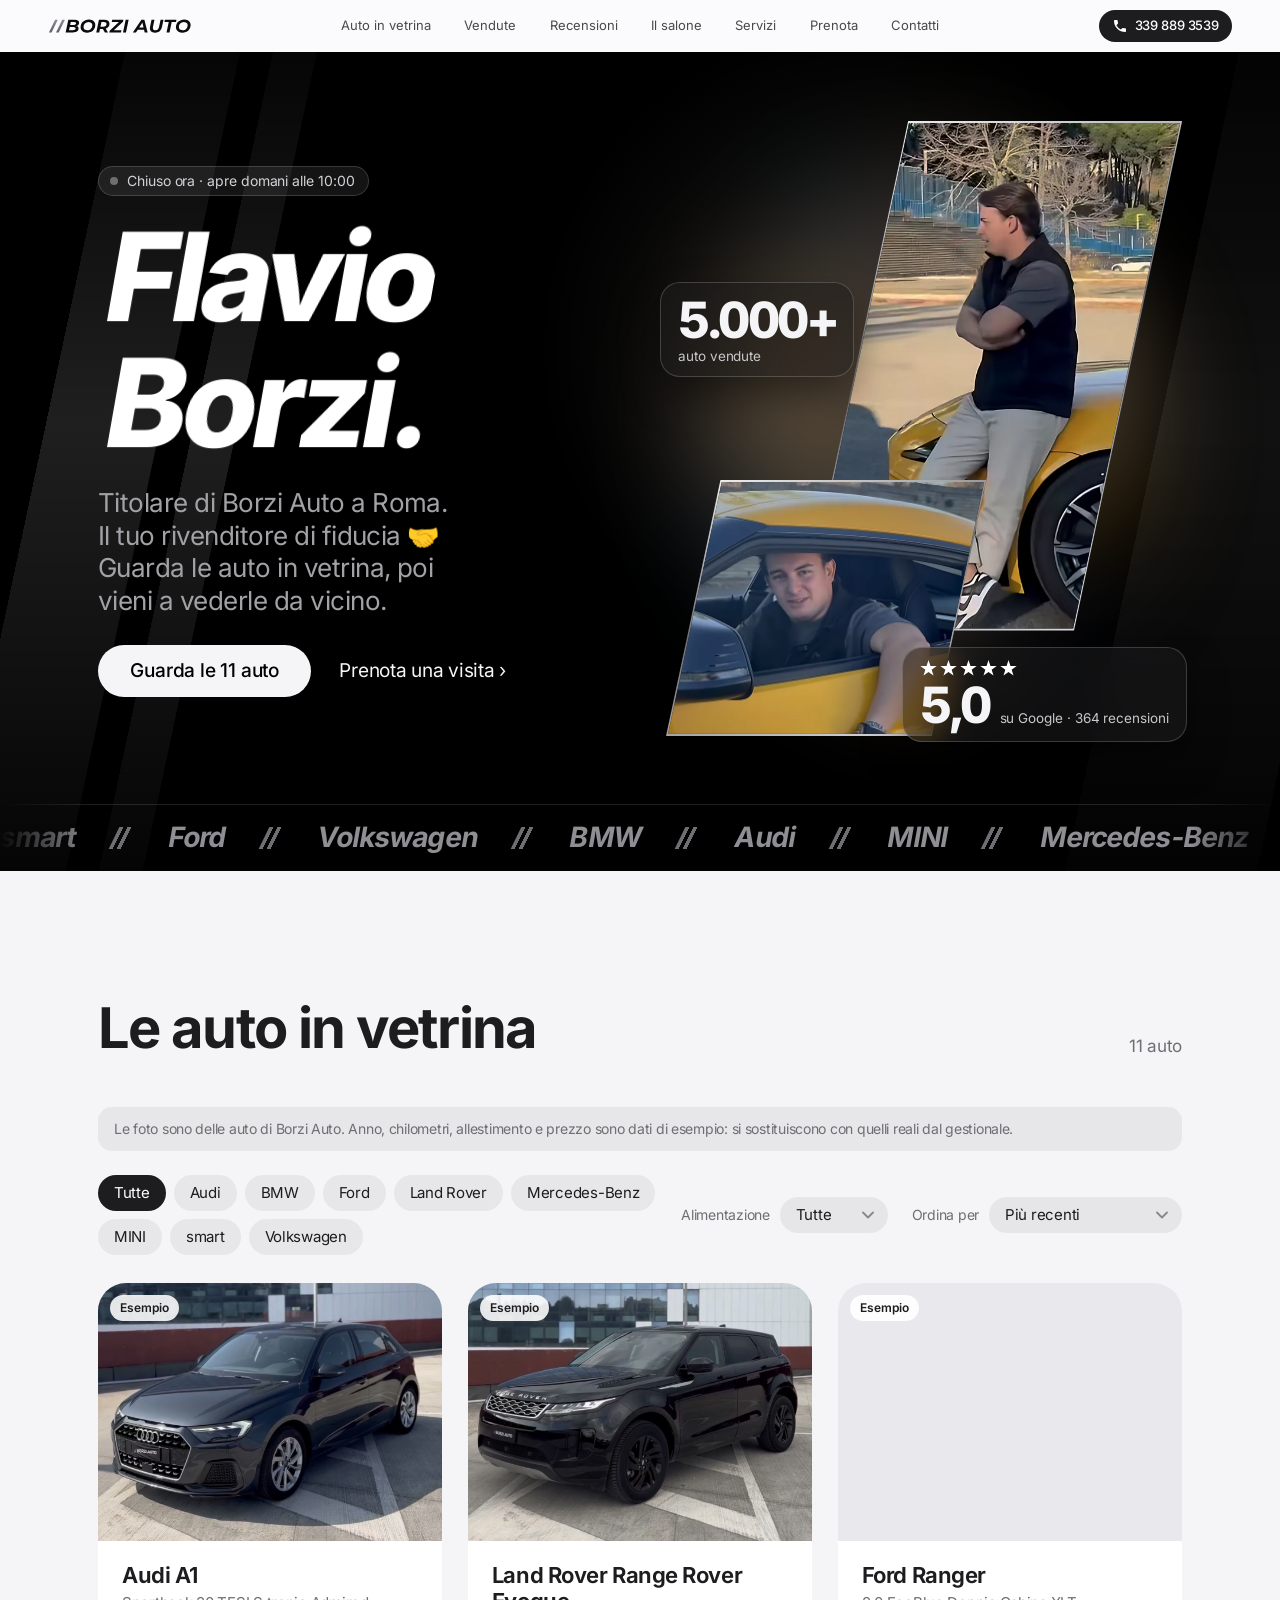
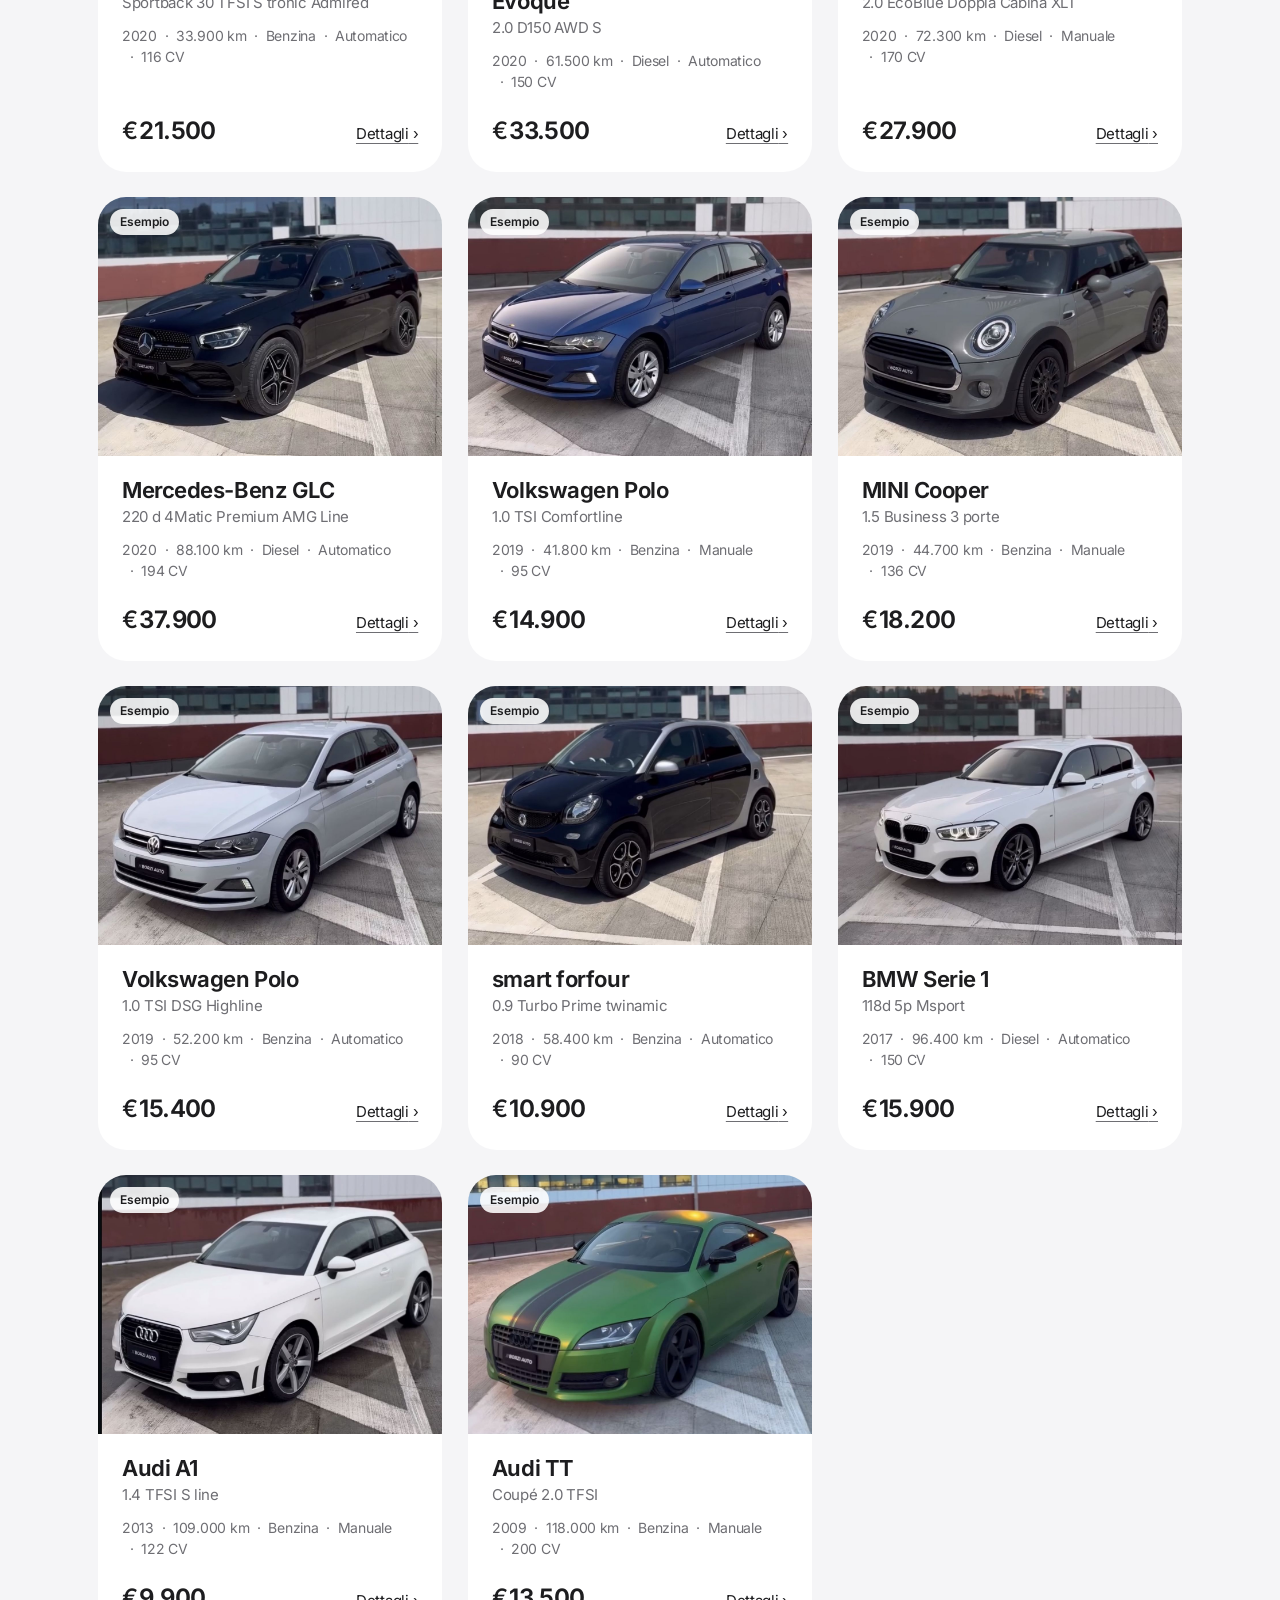
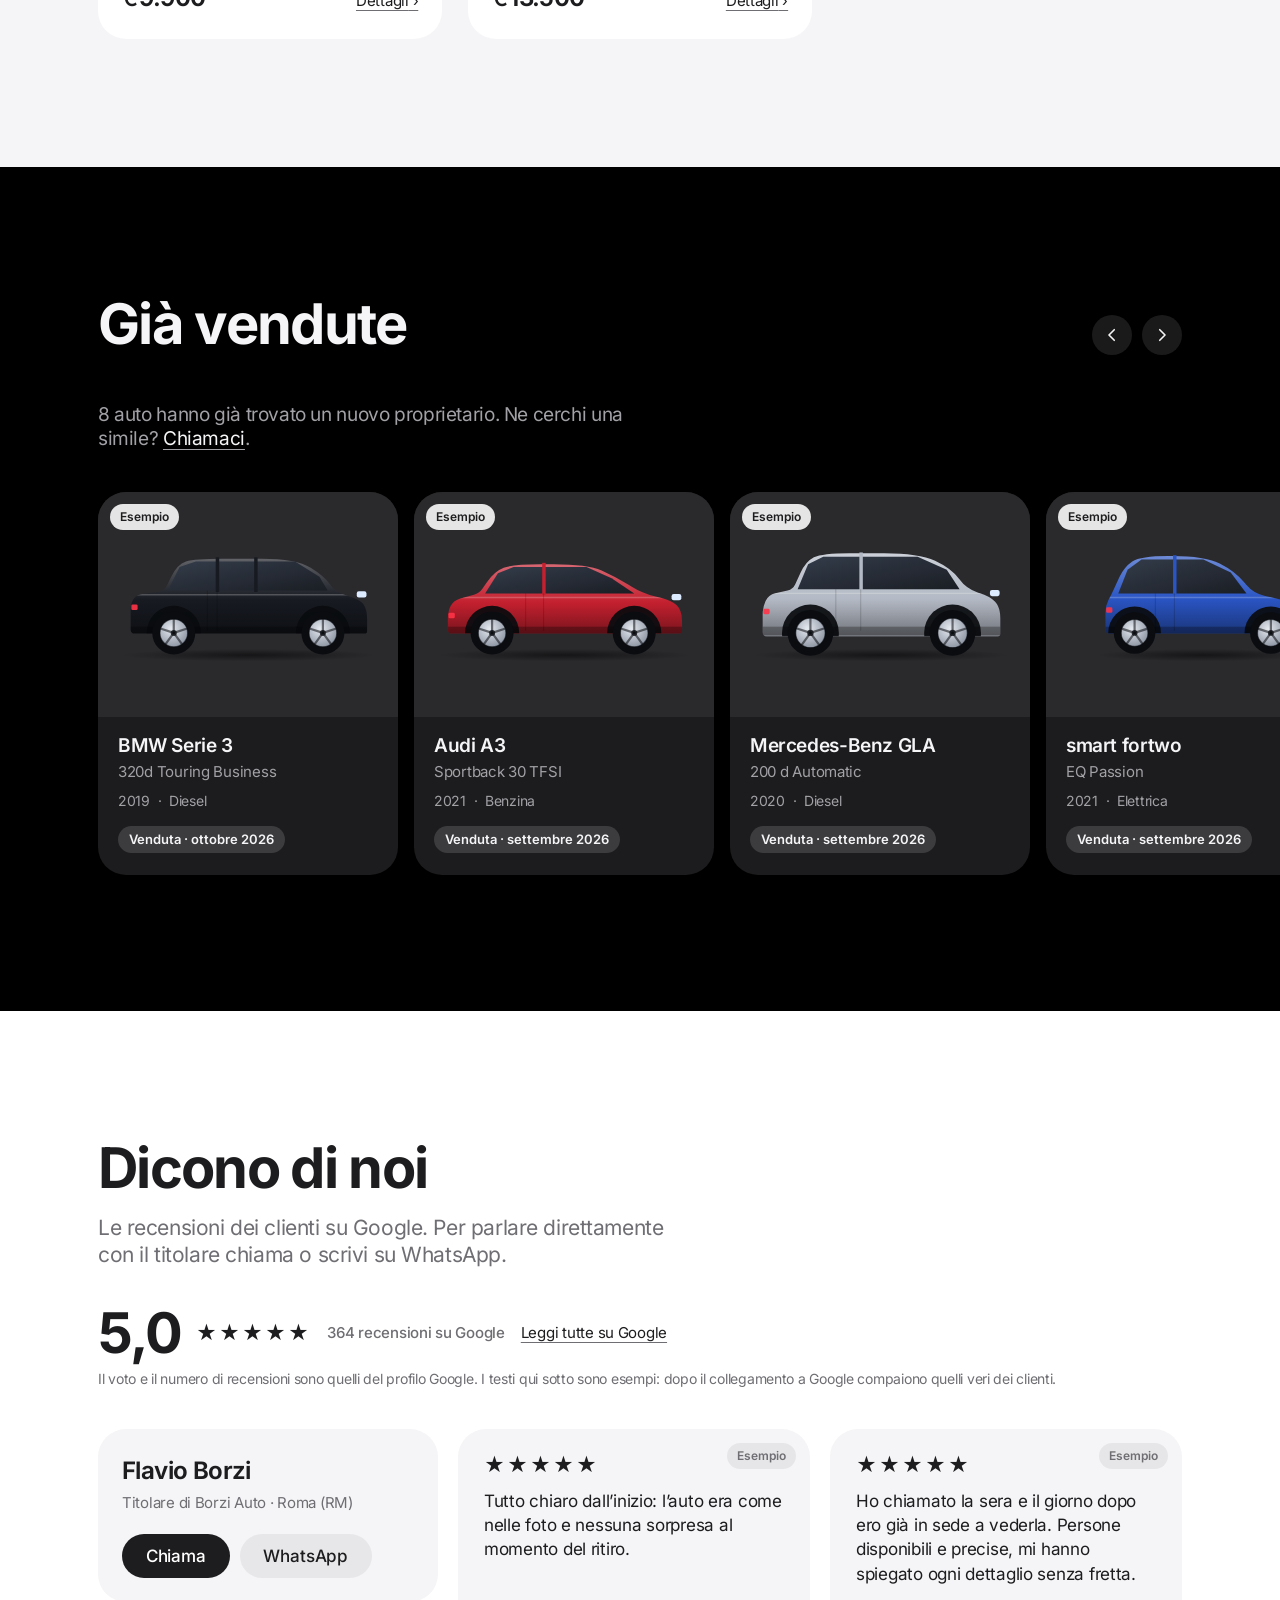
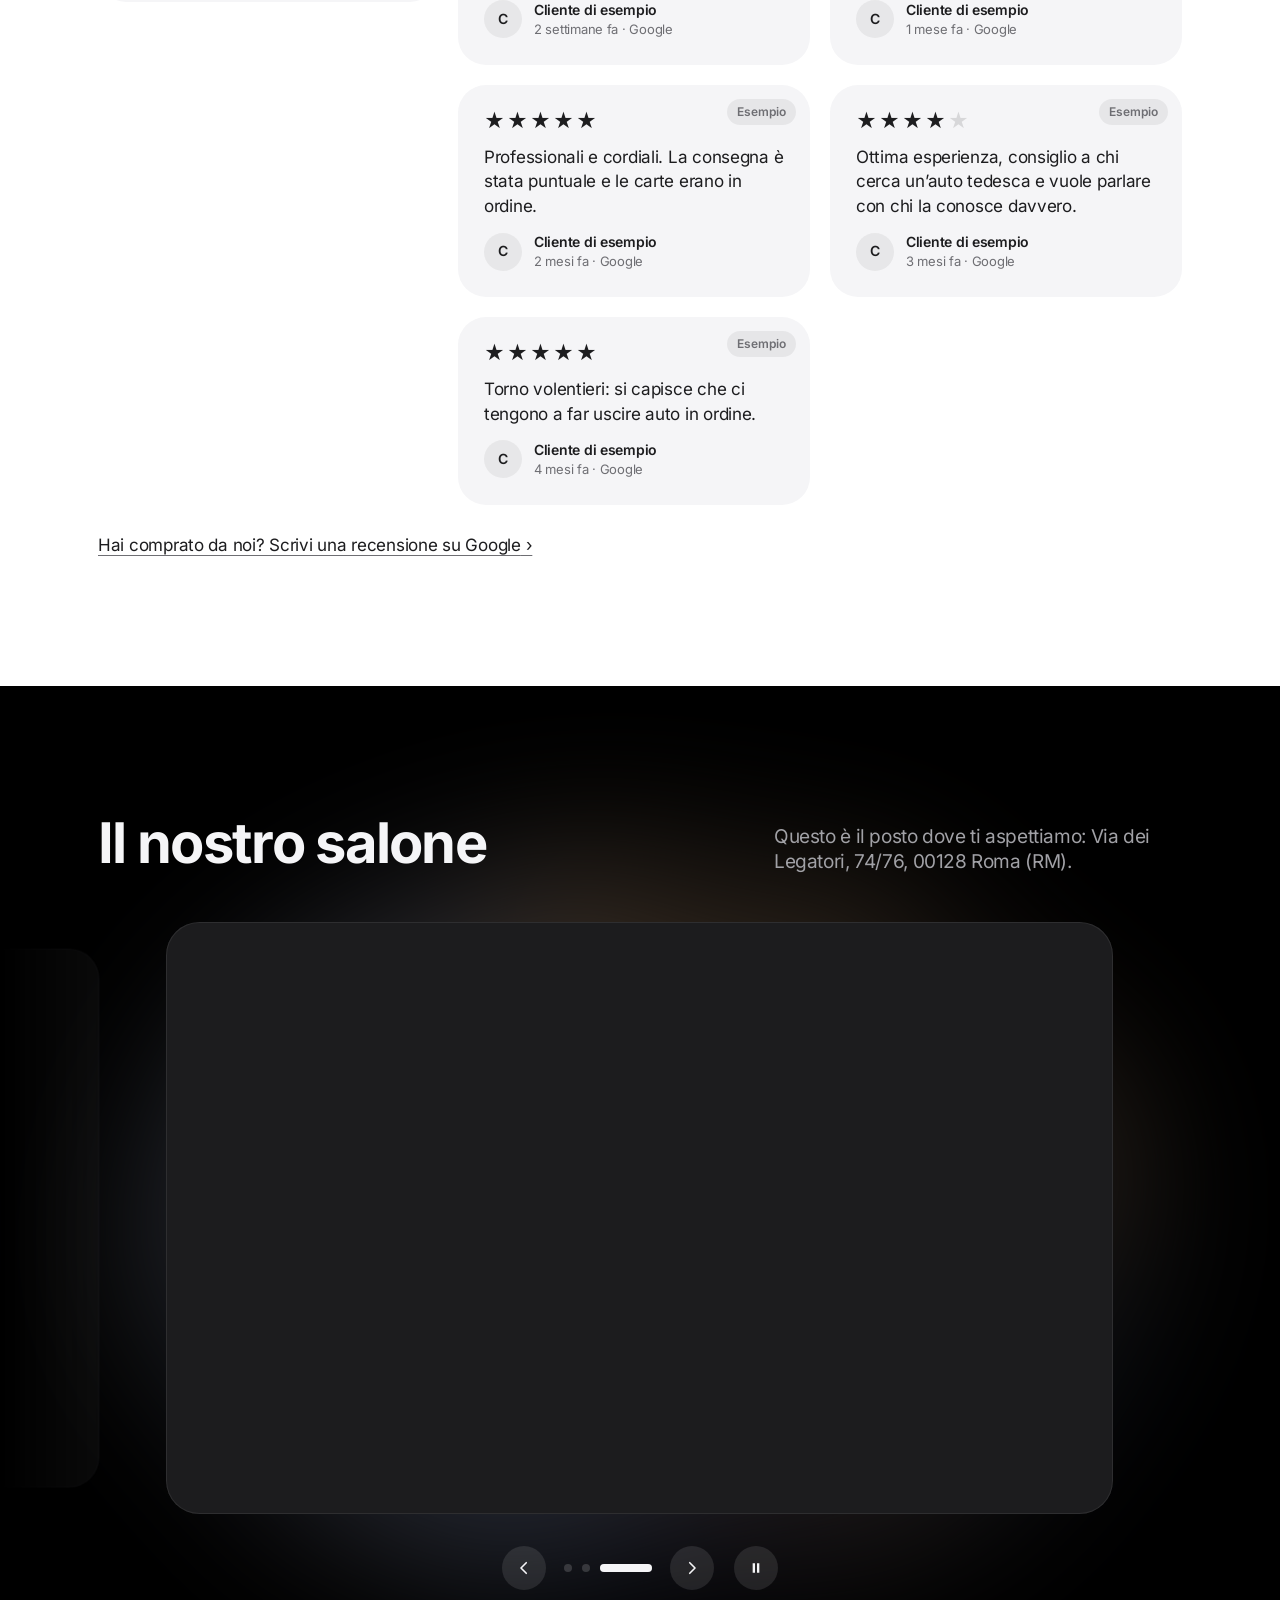
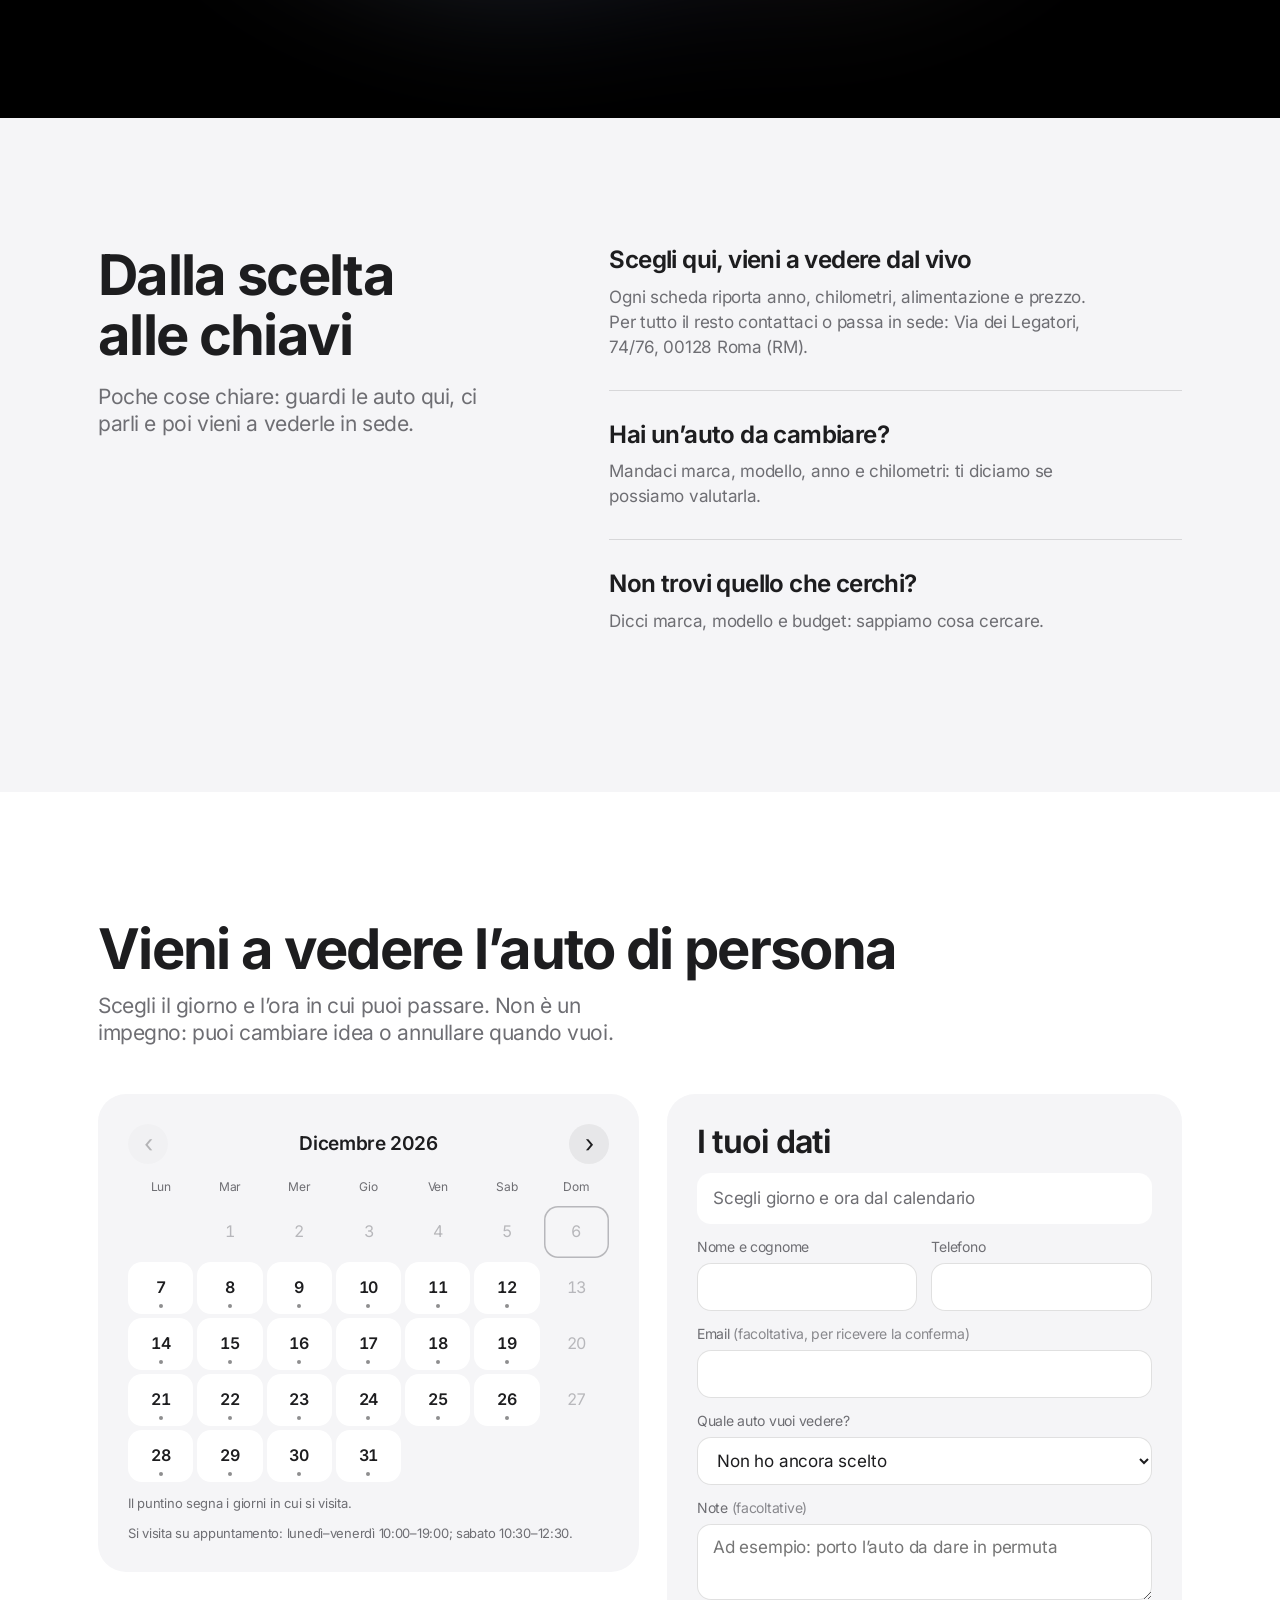
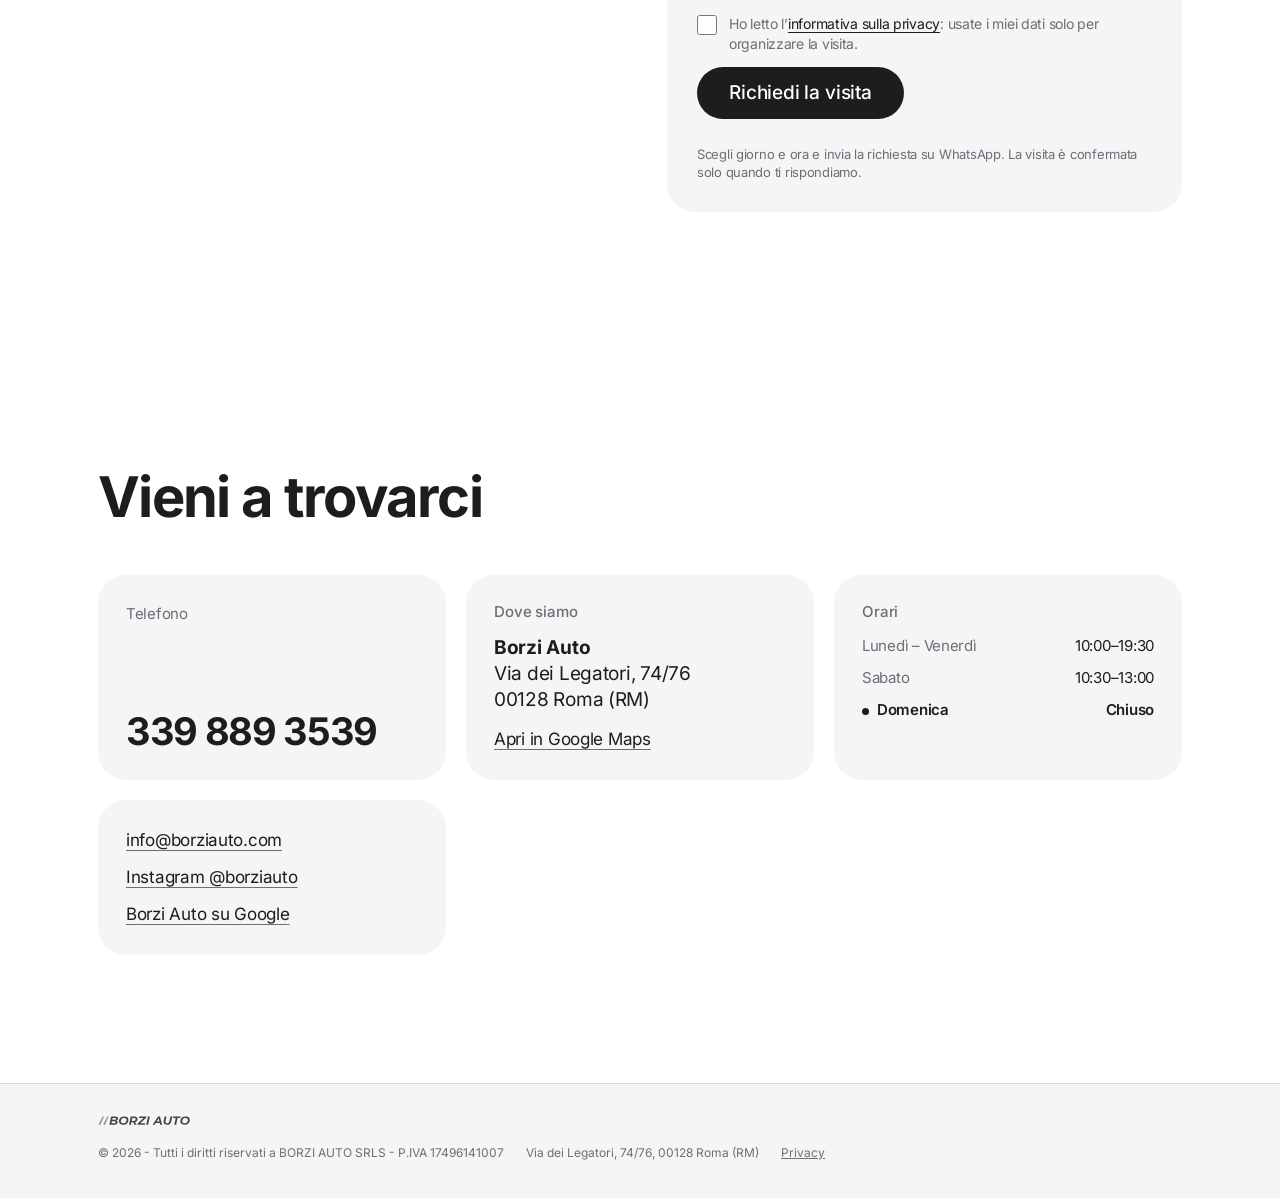
==== public/index.html @ 88906026 "Home: aggiunta in descrizione 'il tuo rivenditore di fiducia 🤝' (testo hero, meta e og:description) " ====
<!doctype html>
<html lang="it">
<head>
<meta charset="utf-8">
<meta name="viewport" content="width=device-width, initial-scale=1, viewport-fit=cover">
<title>Borzi Auto · Auto usate a Roma</title>
<meta name="description" content="Borzi Auto, il tuo rivenditore di fiducia 🤝 Auto usate a Roma (Selcetta, Via dei Legatori 74/76). Guarda le auto in vetrina con anno, chilometri, alimentazione e prezzo, prenota una visita e vieni a vederle da vicino. Tel. 339 889 3539.">
<meta name="color-scheme" content="light dark">
<meta name="theme-color" content="#fbfbfd" media="(prefers-color-scheme: light)">
<meta name="theme-color" content="#000000" media="(prefers-color-scheme: dark)">
<link rel="icon" href="favicon.svg" type="image/svg+xml">
<link rel="icon" href="favicon-192.png" sizes="192x192" type="image/png">
<link rel="apple-touch-icon" href="apple-touch-icon.png">
<link rel="manifest" href="site.webmanifest">
<meta property="og:type" content="website">
<meta property="og:locale" content="it_IT">
<meta property="og:site_name" content="Borzi Auto">
<meta property="og:title" content="Borzi Auto · Auto usate a Roma">
<meta property="og:description" content="Borzi Auto, il tuo rivenditore di fiducia 🤝 Le auto usate a Roma: guarda le auto in vetrina e passa a trovarci.">
<link rel="preload" href="fonts/inter-var.woff" as="font" type="font/woff" crossorigin>
<link rel="stylesheet" href="style.css">
<!-- I dati dell'azienda (telefono, indirizzo, orari, P.IVA, link) si scrivono in un solo punto: CONFIG in js/sito.js.
     Quello che resta vuoto non compare sul sito. Anche i dati per Google (schema.org) nascono da lì. -->
</head>
<body>
<a class="skip" href="#auto">Vai alle auto</a>

<header class="top" id="top">
  <a class="brand" href="#top" aria-label="Borzi Auto, inizio pagina">
    <picture><source srcset="img/borzi-bianco.svg" media="(prefers-color-scheme: dark)"><img src="img/borzi-nero.svg" alt="Borzi Auto" width="143" height="14"></picture>
  </a>
  <nav class="nav" aria-label="Principale">
    <a href="#auto">Auto in vetrina</a>
    <a href="#vendute">Vendute</a>
    <a href="#titolare">Recensioni</a>
    <a href="#salone">Il salone</a>
    <a href="#servizi">Servizi</a>
    <a href="#prenota" data-modulo="visite" hidden>Prenota</a>
    <a href="#contatti">Contatti</a>
  </nav>
  <a class="btn btn-primary btn-call" data-se="tel" data-h="tel" href="#contatti" hidden><svg viewBox="0 0 24 24" width="16" height="16" aria-hidden="true"><path fill="currentColor" d="M6.6 10.8a15.2 15.2 0 0 0 6.6 6.6l2.2-2.2a1 1 0 0 1 1-.25 11.4 11.4 0 0 0 3.6.57 1 1 0 0 1 1 1V20a1 1 0 0 1-1 1A17 17 0 0 1 3 4a1 1 0 0 1 1-1h3.5a1 1 0 0 1 1 1c0 1.25.2 2.45.57 3.57a1 1 0 0 1-.25 1z"/></svg><span class="call-num" data-t="tel"></span><span class="call-lbl">Chiama</span></a>
  <details class="menu">
    <summary aria-label="Apri il menu"><span></span><span></span></summary>
    <nav aria-label="Menu mobile">
      <a href="#auto">Auto in vetrina</a>
      <a href="#vendute">Vendute</a>
      <a href="#titolare">Recensioni</a>
      <a href="#salone">Il salone</a>
      <a href="#servizi">Servizi</a>
      <a href="#prenota" data-modulo="visite" hidden>Prenota una visita</a>
      <a href="#contatti">Contatti</a>
    </nav>
  </details>
</header>

<main>
<section class="hero dark" id="hero" aria-labelledby="titolo">
  <div class="hero-bg" aria-hidden="true">
    <i class="hb-s hb-s1"></i><i class="hb-s hb-s2"></i><i class="hb-s hb-s3"></i><i class="hb-flare"></i>
    <span class="hb-spot"></span>
  </div>
  <div class="hero-grid wrap">
    <div class="hero-copy">
      <p class="hero-open" id="hero-open" hidden><i aria-hidden="true"></i><span></span></p>
      <h1 id="titolo"><span class="hl"><span id="h-n1">Flavio</span></span> <span class="hl"><span id="h-n2">Borzi.</span></span></h1>
      <p class="lead"><span id="h-ruolo">Titolare</span> di <span data-t="nome">Borzi Auto</span><span data-se="citta" hidden> a <span data-t="citta"></span></span>. Il&nbsp;tuo rivenditore di&nbsp;fiducia&nbsp;<span aria-hidden="true">🤝</span> Guarda le auto in vetrina, poi vieni a vederle da vicino.</p>
      <p class="cta">
        <a class="btn btn-primary btn-lg" id="hero-cta" href="#auto">Guarda le auto</a>
        <a class="link-arrow" id="hero-pren" data-modulo="visite" href="#prenota" hidden>Prenota una visita</a>
        <a class="link-arrow" id="hero-tel" data-se="tel" data-h="tel" href="#contatti" hidden>Chiamaci</a>
      </p>
    </div>

    <div class="hero-stage" id="stage">
      <div class="st-glow" aria-hidden="true"></div>
      <figure class="fr fr-a">
        <div class="fr-in"><picture>
          <source type="image/webp" srcset="img/flavio/flavio-1-640.webp 640w, img/flavio/flavio-1-1100.webp 1100w" sizes="(max-width:719px) 74vw, 400px">
          <img id="ph-a" src="img/flavio/flavio-1-1100.jpg" srcset="img/flavio/flavio-1-640.jpg 640w, img/flavio/flavio-1-1100.jpg 1100w" sizes="(max-width:719px) 74vw, 400px" width="1100" height="1470" alt="Flavio Borzi, titolare di Borzi Auto, appoggiato a un’auto sportiva gialla" fetchpriority="high" decoding="async">
        </picture><i class="glint" aria-hidden="true"></i></div>
      </figure>
      <figure class="fr fr-b">
        <div class="fr-in"><picture>
          <source type="image/webp" srcset="img/flavio/flavio-2-640.webp 640w, img/flavio/flavio-2-1100.webp 1100w" sizes="(max-width:719px) 62vw, 340px">
          <img id="ph-b" src="img/flavio/flavio-2-1100.jpg" srcset="img/flavio/flavio-2-640.jpg 640w, img/flavio/flavio-2-1100.jpg 1100w" sizes="(max-width:719px) 62vw, 340px" width="1100" height="880" alt="Flavio Borzi sorride dal finestrino di un’auto sportiva gialla" decoding="async">
        </picture><i class="glint" aria-hidden="true"></i></div>
      </figure>
      <div class="hchip hchip-sold" id="chip-sold" role="img" aria-label="Più di 5.000 auto vendute">
        <span class="hchip-n"><span id="n-vendute" data-to="5000">5.000</span>+</span>
        <span class="hchip-l">auto vendute</span>
      </div>
      <div class="hchip hchip-rate" id="chip-rate" role="img" aria-label="5 stelle su 5 su Google">
        <span class="hs" id="hs"><i></i><i></i><i></i><i></i><i></i></span>
        <span class="hchip-row"><span class="hchip-n" id="n-voto">5,0</span><span class="hchip-l" id="l-voto">su Google</span></span>
      </div>
    </div>
  </div>
  <div class="hero-mq" id="hero-mq" aria-hidden="true" hidden><div class="mq-track" id="mq-track"></div></div>
</section>

<section class="showroom" id="auto" aria-labelledby="t-auto">
  <div class="wrap">
    <div class="sec-head">
      <h2 id="t-auto">Le auto in vetrina</h2>
      <p class="count"><span id="conteggio" aria-live="polite"></span><a id="as24-top" href="#" target="_blank" rel="noopener" hidden>Vedi anche su AutoScout24</a></p>
    </div>
    <p class="demo-note" id="nota-demo" hidden>Le foto sono delle auto di Borzi Auto. Anno, chilometri, allestimento e prezzo sono dati di esempio: si sostituiscono con quelli reali dal gestionale.</p>

    <div class="filters" id="filtri" hidden>
      <div class="chips" id="chips" role="group" aria-label="Filtra per marca"></div>
      <label class="sel"><span>Alimentazione</span>
        <select id="f-alim"><option value="">Tutte</option></select></label>
      <label class="sel"><span>Ordina per</span>
        <select id="f-ord">
          <option value="recenti">Più recenti</option>
          <option value="prezzo-asc">Prezzo crescente</option>
          <option value="prezzo-desc">Prezzo decrescente</option>
          <option value="km-asc">Meno chilometri</option>
        </select></label>
    </div>

    <div class="grid" id="griglia"><p class="loading">Carico le auto…</p></div>
    <p class="empty" id="vuoto" hidden>Nessuna auto con questi filtri.<span data-se="tel" hidden> Chiamaci al <a data-h="tel" data-t="tel" href="#contatti"></a>: magari ne abbiamo una in arrivo.</span></p>
  </div>
</section>

<section class="sold dark" id="vendute" aria-labelledby="t-vendute">
  <div class="wrap">
    <div class="sec-head">
      <h2 id="t-vendute">Già vendute</h2>
      <div class="rail-nav" id="rail-nav" hidden>
        <button type="button" id="r-prev" aria-label="Auto precedenti"><svg viewBox="0 0 24 24" width="18" height="18" aria-hidden="true"><path fill="none" stroke="currentColor" stroke-width="2.2" stroke-linecap="round" stroke-linejoin="round" d="M15 5l-7 7 7 7"/></svg></button>
        <button type="button" id="r-next" aria-label="Auto successive"><svg viewBox="0 0 24 24" width="18" height="18" aria-hidden="true"><path fill="none" stroke="currentColor" stroke-width="2.2" stroke-linecap="round" stroke-linejoin="round" d="M9 5l7 7-7 7"/></svg></button>
      </div>
    </div>
    <p class="sold-lead" id="sold-lead">Auto che hanno già trovato un nuovo proprietario.</p>
  </div>
  <div class="rail" id="rail" tabindex="0" aria-label="Auto vendute"></div>
</section>

<section class="people no-foto" id="titolare" aria-labelledby="t-titolare">
  <div class="wrap">
    <header class="people-head">
      <h2 id="t-titolare">Dicono di noi</h2>
      <p id="t-titolare-p">Le recensioni dei clienti su Google.</p>
    </header>

    <div class="rate" id="rate" hidden>
      <span class="rate-n" id="rate-n"></span>
      <span class="stars" id="rate-stars" role="img"></span>
      <span class="rate-t"><b id="rate-tot"></b><a id="rate-all" href="#" target="_blank" rel="noopener" hidden>Leggi tutte su Google</a></span>
    </div>
    <p class="rate-demo" id="rate-demo" hidden>Il voto e il numero di recensioni sono quelli del profilo Google. I testi qui sotto sono esempi: dopo il collegamento a Google compaiono quelli veri dei clienti.</p>

    <div class="people-grid" id="people-grid">
      <figure class="owner" id="owner">
        <div class="duo" id="duo" hidden></div>
        <figcaption>
          <strong id="o-nome">Il titolare</strong>
          <span id="o-sub">Borzi Auto</span>
          <span class="o-cta">
            <a class="btn btn-primary" data-se="tel" data-h="tel" href="#contatti" hidden>Chiama</a>
            <a class="btn btn-soft" id="o-wa" data-se="whatsapp" href="#contatti" target="_blank" rel="noopener" hidden>WhatsApp</a>
          </span>
        </figcaption>
      </figure>
      <div class="rev-list" id="revs" role="list" aria-label="Recensioni dei clienti"></div>
    </div>
    <p class="rev-foot" id="rev-foot" hidden><a id="rev-write" href="#" target="_blank" rel="noopener">Hai comprato da noi? Scrivi una recensione su Google</a></p>
  </div>
</section>

<section class="salone dark" id="salone" aria-labelledby="t-salone">
  <div class="wrap">
    <div class="sec-head">
      <h2 id="t-salone">Il nostro salone</h2>
      <p class="salone-lead">Questo è il posto dove ti aspettiamo<span data-se="indirizzoCompleto" hidden>: <span data-t="indirizzoCompleto"></span></span>.</p>
    </div>
  </div>
  <div class="reel" id="reel" role="group" aria-roledescription="carosello" aria-label="Foto del salone di Borzi Auto" tabindex="0">
    <div class="salone-glow" aria-hidden="true"><i></i><i></i></div>
    <div class="reel-view">
      <figure class="reel-slide" role="group" aria-roledescription="diapositiva" aria-label="1 di 3"><div class="reel-ph"><picture>
        <source media="(max-width:700px)" srcset="img/salone/jimny-t.jpg" width="960" height="1200">
        <img src="img/salone/jimny-w.jpg" width="1320" height="825" alt="L’ingresso di Borzi Auto con un Suzuki Jimny esposto sotto l’insegna" decoding="async"></picture></div></figure>
      <figure class="reel-slide" role="group" aria-roledescription="diapositiva" aria-label="2 di 3"><div class="reel-ph"><picture>
        <source media="(max-width:700px)" srcset="img/salone/abarth-t.jpg" width="960" height="1200">
        <img src="img/salone/abarth-w.jpg" width="1320" height="825" alt="Un’Abarth 595 blu e una Mercedes Classe A bianca nel salone" loading="lazy" decoding="async"></picture></div></figure>
      <figure class="reel-slide" role="group" aria-roledescription="diapositiva" aria-label="3 di 3"><div class="reel-ph"><picture>
        <source media="(max-width:700px)" srcset="img/salone/esterno-t.jpg" width="960" height="1200">
        <img src="img/salone/esterno-w.jpg" width="1320" height="825" alt="L’esterno di Borzi Auto con una MINI Countryman e una Lancia Ypsilon parcheggiate davanti" loading="lazy" decoding="async"></picture></div></figure>
    </div>
    <div class="reel-bar" hidden>
      <button type="button" class="reel-btn" id="reel-prev" aria-label="Foto precedente"><svg viewBox="0 0 24 24" width="18" height="18" aria-hidden="true"><path fill="none" stroke="currentColor" stroke-width="2.2" stroke-linecap="round" stroke-linejoin="round" d="M15 5l-7 7 7 7"/></svg></button>
      <div class="reel-pills" id="reel-pills"></div>
      <button type="button" class="reel-btn" id="reel-next" aria-label="Foto successiva"><svg viewBox="0 0 24 24" width="18" height="18" aria-hidden="true"><path fill="none" stroke="currentColor" stroke-width="2.2" stroke-linecap="round" stroke-linejoin="round" d="M9 5l7 7-7 7"/></svg></button>
      <button type="button" class="reel-btn reel-play" id="reel-play" aria-label="Metti in pausa lo scorrimento" aria-pressed="false">
        <svg class="i-pause" viewBox="0 0 24 24" width="16" height="16" aria-hidden="true"><path fill="currentColor" d="M7 5h3.5v14H7zM13.5 5H17v14h-3.5z"/></svg>
        <svg class="i-play" viewBox="0 0 24 24" width="16" height="16" aria-hidden="true"><path fill="currentColor" d="M8 5.5v13l11-6.5z"/></svg>
      </button>
    </div>
  </div>
</section>

<section class="services" id="servizi" aria-labelledby="t-servizi">
  <div class="wrap two">
    <div class="two-head">
      <h2 id="t-servizi">Dalla scelta alle chiavi</h2>
      <p class="muted">Poche cose chiare: guardi le auto qui, ci parli e poi vieni a vederle in sede.</p>
    </div>
    <ul class="rows">
      <li><h3>Scegli qui, vieni a vedere dal vivo</h3><p>Ogni scheda riporta anno, chilometri, alimentazione e prezzo. Per tutto il resto contattaci o passa in sede<span data-se="indirizzoCompleto" hidden>: <span data-t="indirizzoCompleto"></span></span>.</p></li>
      <li><h3>Hai un’auto da cambiare?</h3><p>Mandaci marca, modello, anno e chilometri: ti diciamo se possiamo valutarla.</p></li>
      <li><h3>Non trovi quello che cerchi?</h3><p>Dicci marca, modello e budget: sappiamo cosa cercare.</p></li>
    </ul>
  </div>
</section>

<section class="prenota" id="prenota" aria-labelledby="t-prenota" data-modulo="visite" hidden>
  <div class="wrap">
    <div class="sec-head"><h2 id="t-prenota">Vieni a vedere l’auto di persona</h2><p>Scegli il giorno e l’ora in cui puoi passare. Non è un impegno: puoi cambiare idea o annullare quando vuoi.</p></div>
    <div class="mia" id="mia" hidden></div>
    <div class="pr-grid" id="pr-grid">
      <div class="pr-cal">
        <div class="pr-mese"><button type="button" id="pr-prec" aria-label="Mese precedente">‹</button><b id="pr-mese" aria-live="polite"></b><button type="button" id="pr-succ" aria-label="Mese successivo">›</button></div>
        <div class="cal" id="pr-cal" role="group" aria-label="Giorni"></div>
        <p class="pr-leg" id="pr-leg">Il puntino segna i giorni con orari liberi.</p>
        <p class="pr-orari" id="pr-orari" hidden></p>
        <h3 class="pr-ore-t" id="pr-ore-t" hidden>Scegli l’ora</h3>
        <div class="pr-ore" id="pr-ore" role="group" aria-label="Orari liberi"></div>
        <p class="pr-vuoto" id="pr-vuoto" hidden></p>
      </div>
      <form class="pr-form" id="pr-form" novalidate autocomplete="on">
        <h3>I tuoi dati</h3>
        <div class="pr-scelta vuota" id="pr-scelta" aria-live="polite">Scegli giorno e ora dal calendario</div>
        <div class="due">
          <label>Nome e cognome<input name="nome" autocomplete="name" required maxlength="80"></label>
          <label>Telefono<input name="telefono" type="tel" inputmode="tel" autocomplete="tel" required maxlength="24"></label>
        </div>
        <label>Email <small>(facoltativa, per ricevere la conferma)</small><input name="email" type="email" autocomplete="email" maxlength="254"></label>
        <label>Quale auto vuoi vedere? <select name="auto_id" id="pr-auto"><option value="">Non ho ancora scelto</option></select></label>
        <label>Note <small>(facoltative)</small><textarea name="note" rows="2" maxlength="500" placeholder="Ad esempio: porto l’auto da dare in permuta"></textarea></label>
        <div class="trappola" aria-hidden="true"><label>Non compilare questo campo<input name="sito" tabindex="-1" autocomplete="off"></label></div>
        <label class="chk"><input type="checkbox" name="privacy" required><span>Ho letto l’<a href="privacy.html" target="_blank" rel="noopener">informativa sulla privacy</a>: usate i miei dati solo per organizzare la visita.</span></label>
        <label class="chk"><input type="checkbox" name="marketing"><span>Voglio ricevere ogni tanto offerte e novità sulle auto. <small>(facoltativo: la visita si prenota anche senza)</small></span></label>
        <p class="pr-err" id="pr-err" role="alert" hidden></p>
        <button type="submit" class="btn btn-primary btn-lg" id="pr-invia">Richiedi la visita</button>
        <p class="pr-nota">Ti confermiamo l’orario al numero o all’email che lasci. Finché non ricevi la conferma, la visita è una richiesta.</p>
      </form>
    </div>
    <div class="pr-ok" id="pr-ok" hidden></div>
    <div class="pr-chiuso" id="pr-chiuso" hidden></div>
  </div>
</section>

<section class="contact" id="contatti" aria-labelledby="t-contatti">
  <div class="wrap">
    <h2 id="t-contatti">Vieni a trovarci</h2>
    <div class="contact-grid" id="contact-grid">
      <a class="card phone" data-se="tel" data-h="tel" href="#contatti" hidden><span class="phone-lbl">Telefono</span><span class="phone-num" data-t="tel"></span></a>
      <address class="card" data-se="indirizzo" hidden>
        <h3>Dove siamo</h3>
        <p><strong data-t="nome">Borzi Auto</strong><span class="ln" data-t="riga1"></span><span class="ln" data-t="riga2"></span></p>
        <p><a data-h="maps" href="#contatti" target="_blank" rel="noopener">Apri in Google Maps</a></p>
      </address>
      <div class="card hours" id="orari" hidden>
        <h3>Orari</h3>
        <dl id="orari-dl"></dl>
      </div>
      <ul class="card links" id="links">
        <li data-se="email" hidden><a data-h="mail" data-t="email" href="#contatti"></a></li>
        <li data-se="instagram" hidden><a data-h="instagram" data-t="instagramTesto" href="#contatti" target="_blank" rel="noopener"></a></li>
        <li id="li-google" hidden><a id="g-link" href="#" target="_blank" rel="noopener">Borzi Auto su Google</a></li>
        <li id="li-as24" hidden><a id="as24" href="#" target="_blank" rel="noopener">Le nostre auto su AutoScout24</a></li>
      </ul>
    </div>
    <p class="muted contact-vuoto" id="contatti-vuoto" hidden>I recapiti saranno disponibili a breve.</p>
  </div>
</section>
</main>

<footer class="foot">
  <div class="wrap foot-in">
    <picture><source srcset="img/borzi-bianco.svg" media="(prefers-color-scheme: dark)"><img src="img/borzi-nero.svg" alt="Borzi Auto" width="92" height="9"></picture>
    <p class="foot-line">
      <span>© <span data-t="anno">2026</span> - Tutti i diritti riservati a <span data-t="ragioneSociale">BORZI AUTO SRLS</span><span data-se="piva" hidden> - P.IVA <span data-t="piva"></span></span></span>
      <span data-se="indirizzoCompleto" hidden data-t="indirizzoCompleto"></span>
      <a href="privacy.html">Privacy</a>
    </p>
    <!-- DA AGGIUNGERE: sede legale e numero REA, come richiesto per i siti commerciali (ragione sociale e P.IVA si impostano in CONFIG). -->
  </div>
</footer>

<dialog id="scheda" aria-labelledby="scheda-titolo"></dialog>

<script src="js/comune.js"></script>
<script src="js/visite-core.js"></script>
<script src="js/prenota.js"></script>
<script src="js/sito.js"></script>
<script src="js/salone.js"></script>
<script src="js/hero.js"></script>
</body>
</html>
---- public/style.css ----
/* Borzi Auto · stile del sito
   Ispirato ai siti Apple: caratteri di sistema (SF su iPhone, iPad e Mac), titoli grandi e stretti, tanto spazio,
   barra in alto traslucida, pulsanti a pillola, sezioni che alternano chiaro e scuro.
   Su Windows e Android al posto di SF si usa Inter (cartella fonts). Il tema segue il sistema. */

@font-face{font-family:"Inter";src:url("fonts/inter-var.woff") format("woff");font-weight:100 900;font-style:normal;font-display:swap}

:root{
  --sf:-apple-system,BlinkMacSystemFont,"SF Pro Display","SF Pro Text","Inter","Helvetica Neue",Arial,sans-serif;
  /* Palette del logo: nero, bianco, argento. Nessun colore d'accento: il colore lo mettono le auto. */
  --bg:#fff; --alt:#f5f5f7; --card:#fff; --fg:#1d1d1f; --fg2:#6e6e73;
  --line:rgba(0,0,0,.12); --fill:rgba(0,0,0,.06); --fill-h:rgba(0,0,0,.1);
  --accent:#1d1d1f; --accent-h:#000; --on-accent:#fff; --link:#1d1d1f; --star:#1d1d1f; --err:#c10015;
  --silver:linear-gradient(180deg,#fff 0%,#e8e8ed 38%,#a1a1a6 100%);
  --nav:rgba(251,251,253,.82); --ph:#e8e8ed;
  --ease:cubic-bezier(.2,.7,.2,1);
  --head:52px;
  color-scheme:light dark;
}
@media (prefers-color-scheme:dark){
  :root{--bg:#000;--alt:#101012;--card:#1c1c1e;--fg:#f5f5f7;--fg2:#a1a1a6;--line:rgba(255,255,255,.16);--fill:rgba(255,255,255,.1);--fill-h:rgba(255,255,255,.16);--accent:#f5f5f7;--accent-h:#fff;--on-accent:#000;--link:#f5f5f7;--star:#f5f5f7;--err:#ff7b86;--nav:rgba(22,22,23,.8);--ph:#2a2a2d}
}
.dark{--bg:#000;--alt:#101012;--card:#1c1c1e;--fg:#f5f5f7;--fg2:#a1a1a6;--line:rgba(255,255,255,.16);--fill:rgba(255,255,255,.1);--fill-h:rgba(255,255,255,.16);--accent:#f5f5f7;--accent-h:#fff;--on-accent:#000;--link:#f5f5f7;--star:#f5f5f7;--err:#ff7b86;--ph:#2a2a2d;color-scheme:dark}

*,*::before,*::after{box-sizing:border-box}
[hidden]{display:none!important}
html{scroll-behavior:smooth;scroll-padding-top:68px;-webkit-text-size-adjust:100%}
body{margin:0;background:var(--bg);color:var(--fg);font:400 17px/1.47 var(--sf);letter-spacing:-.016em;-webkit-font-smoothing:antialiased;text-rendering:optimizeLegibility}
img,svg{max-width:100%}
a{color:inherit}
h1,h2,h3,p,ul,dl,address,figure,blockquote{margin:0}
ul{padding:0;list-style:none}
address{font-style:normal}
button,select{font:inherit;color:inherit;letter-spacing:inherit}
:focus-visible{outline:2px solid var(--link);outline-offset:3px}
.wrap{width:100%;max-width:1180px;margin-inline:auto;padding-inline:clamp(20px,5vw,48px)}
.skip{position:absolute;left:12px;top:-60px;z-index:100;background:var(--accent);color:var(--on-accent);padding:.6em 1em;border-radius:980px;font-weight:600}
.skip:focus{top:12px}
.muted{color:var(--fg2)}
h2{font-size:clamp(32px,5vw,56px);line-height:1.07;font-weight:700;letter-spacing:-.03em;text-wrap:balance}
h3{font-size:21px;line-height:1.19;font-weight:600;letter-spacing:-.02em}
.hero,.showroom,.sold,.people,.services,.contact{background:var(--bg);color:var(--fg)}
.showroom,.services{background:var(--alt)}
.showroom,.sold,.people,.services,.contact{padding-block:clamp(64px,10vw,128px)}

/* ---------- pulsanti ---------- */
.btn{display:inline-flex;align-items:center;justify-content:center;gap:.5em;min-height:44px;padding:.65em 1.4em;border:0;border-radius:980px;cursor:pointer;font:500 17px/1.1 var(--sf);letter-spacing:-.01em;text-decoration:none;white-space:nowrap;transition:background .2s,transform .2s}
.btn:active{transform:scale(.98)}
.btn-primary,.btn-light{background:var(--accent);color:var(--on-accent)}
.btn-primary:hover,.btn-light:hover{background:var(--accent-h)}
.btn-soft,.btn-line{background:var(--fill);color:var(--fg)}
.btn-soft:hover,.btn-line:hover{background:var(--fill-h)}
.btn-dark{background:var(--card);color:var(--fg);box-shadow:inset 0 0 0 1px var(--line)}
.btn-lg{min-height:52px;padding-inline:1.7em;font-size:19px}
.link-arrow{color:var(--link);font-size:19px;text-decoration:none}
.link-arrow::after{content:" ›"}
.link-arrow:hover{text-decoration:underline}

/* ---------- barra in alto ---------- */
.top{position:sticky;top:0;z-index:50;display:grid;grid-template-columns:1fr auto 1fr;align-items:center;gap:16px;height:var(--head);padding-inline:clamp(20px,5vw,48px);background:var(--nav);-webkit-backdrop-filter:saturate(180%) blur(20px);backdrop-filter:saturate(180%) blur(20px);border-bottom:1px solid transparent;transition:border-color .3s}
.top.solid{border-bottom-color:var(--line)}
.brand{justify-self:start;display:block;line-height:0}
.brand img{height:14px;width:auto}
.nav{display:flex;gap:clamp(18px,2.6vw,36px)}
.nav a{font-size:13px;letter-spacing:0;text-decoration:none;opacity:.8;transition:opacity .2s}
.nav a:hover{opacity:1}
.top>.btn-call{justify-self:end;min-height:32px;padding:.45em 1em;font-size:13px}
.top>.btn-call:not([hidden]){display:inline-flex}
.call-lbl{display:none}
.menu{display:none;justify-self:end}
.menu summary{list-style:none;display:grid;place-content:center;gap:6px;width:40px;height:40px;cursor:pointer;margin-right:-10px}
.menu summary::-webkit-details-marker{display:none}
.menu summary span{display:block;width:18px;height:1.5px;background:var(--fg);transition:transform .3s var(--ease)}
.menu[open] summary span:first-child{transform:translateY(3.75px) rotate(45deg)}
.menu[open] summary span:last-child{transform:translateY(-3.75px) rotate(-45deg)}
.menu nav{position:absolute;top:100%;left:0;right:0;height:calc(100dvh - var(--head));padding:16px clamp(20px,5vw,48px);background:var(--bg);display:flex;flex-direction:column;overflow:auto}
.menu nav a{font-size:28px;font-weight:600;letter-spacing:-.02em;text-decoration:none;padding:14px 0;border-bottom:1px solid var(--line)}
@media (max-width:860px){
  .top{grid-template-columns:1fr auto auto}
  .nav{display:none}
  .menu{display:block;grid-column:3}
  .top>.btn-call{grid-column:2}
  .call-num{display:none}
  .call-lbl{display:inline}
}

/* ---------- hero: Flavio Borzi ----------
   Il motivo è lo slash del logo (//): barre oblique sullo sfondo e foto tagliate a parallelogramma con la stessa
   inclinazione (12°). Il colore arriva solo dalle foto (l'auto gialla): tutto il resto è bianco, argento e nero.
   Le animazioni stanno tutte in prefers-reduced-motion:no-preference; senza, la sezione è già nel suo stato finale. */
.hero{position:relative;isolation:isolate;overflow:hidden;background:#000;color:#f5f5f7;padding-top:clamp(22px,3.2vw,40px)}
.hero-bg{position:absolute;inset:0;z-index:-1;overflow:hidden;pointer-events:none}
.hb-s{position:absolute;top:-10%;height:120%;transform:skewX(-12deg);background:linear-gradient(180deg,rgba(255,255,255,0),rgba(255,255,255,.12) 46%,rgba(255,255,255,0))}
.hb-s1{left:3%;width:9vw}
.hb-s2{left:calc(3% + 11.5vw);width:3.4vw}
.hb-s3{right:-5%;width:15vw;opacity:.55}
.hb-flare{position:absolute;top:-10%;left:0;width:20vw;height:120%;opacity:0;transform:skewX(-12deg);background:linear-gradient(90deg,transparent,rgba(255,255,255,.2) 45%,rgba(255,255,255,.34) 50%,rgba(255,255,255,.2) 55%,transparent)}
.hb-spot{position:absolute;inset:0;background:radial-gradient(520px circle at var(--mx,74%) var(--my,26%),rgba(255,255,255,.1),transparent 62%)}

.hero-grid{display:grid;gap:14px;align-items:center;padding-bottom:clamp(24px,2.6vw,34px)}
.hero-copy{min-width:0}
@media (min-width:720px){
  .hero-grid{grid-template-columns:minmax(0,1fr) minmax(0,1fr);gap:clamp(24px,4vw,72px)}
}
@media (min-width:720px) and (min-aspect-ratio:5/4){
  .hero-grid{min-height:calc(100svh - var(--head) - 136px)}
}

.vh{position:absolute;width:1px;height:1px;overflow:hidden;clip:rect(0 0 0 0);white-space:nowrap}
.hero-open{display:inline-flex;align-items:center;gap:9px;padding:7px 14px 7px 12px;border-radius:980px;background:rgba(255,255,255,.08);box-shadow:inset 0 0 0 1px rgba(255,255,255,.16);font-size:14px;line-height:1.2;letter-spacing:-.005em;color:#d2d2d7}
.hero-open i{flex:none;width:8px;height:8px;border-radius:50%;background:#6e6e73}
.hero-open.on i{background:#f5f5f7}

.hero h1{display:flex;flex-direction:column;margin-top:18px;font-size:clamp(60px,20.5vw,112px);line-height:.9;font-weight:800;letter-spacing:-.05em}
@media (min-width:720px){.hero h1{margin-top:26px;font-size:clamp(70px,9.6vw,150px)}}
.hl{display:block;overflow:hidden;padding:0 .3em .12em 0;margin-right:-.3em}
.hl>span{display:inline-block;transform:skewX(-10deg);transform-origin:0 100%;background:linear-gradient(100deg,#fff 0 40%,#8e8e93 50%,#fff 60% 100%) 100% 0/280% 100%;-webkit-background-clip:text;background-clip:text;color:transparent;-webkit-text-fill-color:transparent}
.hero .lead{max-width:24ch;margin:14px 0 0;font-size:clamp(19px,2.3vw,26px);line-height:1.25;letter-spacing:-.02em;color:#a1a1a6}
.hero .cta{display:flex;flex-wrap:wrap;align-items:center;gap:14px 28px;margin-top:28px}

.hero-stage{position:relative;width:100%;max-width:520px;aspect-ratio:350/452;justify-self:center;margin-top:-6px}
@media (min-width:720px){.hero-stage{max-width:none;margin-top:0;aspect-ratio:540/650;width:clamp(340px,calc((100svh - var(--head) - 186px) * 540 / 650),100%)}}
.st-glow{position:absolute;inset:8% 6%;z-index:-1;border-radius:50%;background:url("img/flavio/flavio-1-640.jpg") center/cover;filter:blur(56px) saturate(1.7);opacity:.36}
.fr{position:absolute;margin:0;background:linear-gradient(160deg,#fff,#6e6e73 45%,#e8e8ed);clip-path:polygon(var(--o) 0,100% 0,calc(100% - var(--o)) 100%,0 100%);transform:perspective(900px) rotateX(calc(var(--rx,0deg) * var(--k,1))) rotateY(calc(var(--ry,0deg) * var(--k,1)));translate:0 calc(var(--sy,0) * var(--par,0px))}
.fr-in{position:absolute;inset:2px;overflow:hidden;background:#111;clip-path:polygon(var(--o) 0,100% 0,calc(100% - var(--o)) 100%,0 100%)}
.fr-in picture,.fr-in img{display:block;width:100%;height:100%}
.fr-in img{object-fit:cover}
.fr-in::after{content:"";position:absolute;inset:0;background:radial-gradient(circle at var(--gx,50%) var(--gy,18%),rgba(255,255,255,.2),transparent 55%);opacity:var(--ga,0);pointer-events:none}
.glint{position:absolute;inset:0;background:linear-gradient(105deg,transparent 36%,rgba(255,255,255,.3) 50%,transparent 64%) 130% 0/320% 100% no-repeat;pointer-events:none}
.fr-a{--o:28.3%;--par:-64px;right:0;top:0;width:74%;aspect-ratio:3/4}
.fr-b{--o:17%;--par:44px;--k:1.7;left:0;bottom:1%;width:62%;aspect-ratio:5/4;z-index:2}
.fr-b .fr-in{background:#1b1b1e}

.hchip{position:absolute;z-index:3;display:flex;flex-direction:column;gap:3px;padding:13px 18px 12px;border-radius:20px;background:rgba(28,28,30,.55);-webkit-backdrop-filter:blur(18px) saturate(1.5);backdrop-filter:blur(18px) saturate(1.5);box-shadow:inset 0 0 0 1px rgba(255,255,255,.18),0 18px 40px rgba(0,0,0,.45);translate:0 calc(var(--sy,0) * var(--par,0px))}
.hchip-n{font-size:clamp(34px,9.6vw,50px);line-height:1;font-weight:800;letter-spacing:-.05em;font-variant-numeric:tabular-nums;white-space:nowrap}
.hchip-l{font-size:13.5px;line-height:1.25;color:#c7c7cc;letter-spacing:-.005em}
.hchip-sold{--par:-26px;left:-1%;top:26%}
.hchip-rate{--par:22px;right:-1%;bottom:0;align-items:flex-start}
.hchip-row{display:flex;align-items:baseline;gap:10px}
.hs{display:inline-flex;gap:3px}
.hs i{--f:1;width:17px;height:17px;background:linear-gradient(90deg,#fff calc(var(--f) * 100%),rgba(255,255,255,.22) calc(var(--f) * 100%));clip-path:polygon(50% 0,61.5% 35%,98% 35%,68.5% 57%,79.5% 91%,50% 70%,20.5% 91%,31.5% 57%,2% 35%,38.5% 35%)}

.hero-mq{position:relative;overflow:hidden;border-top:1px solid rgba(255,255,255,.12);padding-block:16px;-webkit-mask:linear-gradient(90deg,transparent,#000 7%,#000 93%,transparent);mask:linear-gradient(90deg,transparent,#000 7%,#000 93%,transparent)}
.mq-track{display:flex;width:max-content}
.mq-set{display:flex;align-items:center;gap:clamp(20px,3vw,40px);padding-right:clamp(20px,3vw,40px)}
.mq-set b{display:inline-block;font-size:clamp(19px,2.3vw,28px);line-height:1.2;font-weight:700;letter-spacing:-.03em;color:#8e8e93;white-space:nowrap;transform:skewX(-10deg)}
.mq-set i{flex:none;width:16px;height:22px;transform:skewX(-26deg);background:linear-gradient(90deg,#6e6e73 0 4px,transparent 4px 8px,#6e6e73 8px 12px,transparent 12px)}

@media (prefers-reduced-motion:reduce){
  .hero-mq{-webkit-mask:none;mask:none}
  .mq-track{width:auto}
  .mq-set{flex-wrap:wrap;padding-inline:clamp(20px,5vw,48px);row-gap:6px}
  .mq-set+.mq-set{display:none}
}
@media (prefers-reduced-motion:no-preference){
  /* sequenza d'ingresso: slash, nome, foto, numeri */
  .hb-s{animation:slash 1.1s var(--ease) both}
  .hb-s2{animation-delay:.08s}.hb-s3{animation-delay:.16s}
  .hb-flare{animation:flare 1.5s .3s cubic-bezier(.5,0,.3,1) both}
  .hero-open{animation:rise .8s .05s var(--ease) both}
  .hl>span{translate:0 110%;animation:name .95s var(--ease) forwards,sheen 7s 1.6s ease-in-out infinite}
  .hl:nth-child(2)>span{animation-delay:.1s,2s}
  .hero .lead{animation:rise .9s .38s var(--ease) both}
  .hero .cta{animation:rise .9s .48s var(--ease) both}
  .fr-a{animation:wipe-l 1.15s .15s var(--ease) both}
  .fr-b{animation:wipe-r 1.15s .42s var(--ease) both}
  .fr-a .fr-in img{animation:settle 1.9s .15s var(--ease) both}
  .fr-b .fr-in img{animation:settle 1.9s .42s var(--ease) both}
  .glint{animation:glint 7.5s 2.3s ease-in-out infinite}
  .fr-b .glint{animation-delay:4.6s}
  .hchip{animation:pop .8s var(--ease) both,bob 6s ease-in-out infinite}
  .hchip-sold{animation-delay:.95s,1.8s}
  .hchip-rate{animation-delay:1.15s,2.6s;animation-name:pop,bob2}
  .hs i{animation:star .5s var(--ease) both}
  .hs i:nth-child(1){animation-delay:1.3s}.hs i:nth-child(2){animation-delay:1.42s}.hs i:nth-child(3){animation-delay:1.54s}.hs i:nth-child(4){animation-delay:1.66s}.hs i:nth-child(5){animation-delay:1.78s}
  .hero-open.on i{animation:ping 2.2s 1s ease-out infinite}
  .hero-mq{animation:rise 1s .9s var(--ease) both}
  .mq-track{animation:mq 52s linear infinite}
}
@keyframes slash{from{opacity:0;translate:-26vw 0}}
@keyframes flare{0%{opacity:0;translate:-30vw 0}12%{opacity:1}88%{opacity:1}100%{opacity:0;translate:130vw 0}}
@keyframes name{to{translate:0 0}}
@keyframes sheen{0%,60%{background-position:100% 0}100%{background-position:0 0}}
@keyframes wipe-l{from{clip-path:polygon(100% 0,100% 0,100% 100%,100% 100%)}}
@keyframes wipe-r{from{clip-path:polygon(0 0,0 0,0 100%,0 100%)}}
@keyframes settle{from{scale:1.22}to{scale:1}}
@keyframes glint{0%,55%{background-position:130% 0}100%{background-position:-30% 0}}
@keyframes pop{from{opacity:0;scale:.86}}
@keyframes bob{0%,100%{transform:translateY(0)}50%{transform:translateY(-6px)}}
@keyframes bob2{0%,100%{transform:translateY(0)}50%{transform:translateY(5px)}}
@keyframes star{from{opacity:0;scale:.3;rotate:-40deg}}
@keyframes ping{0%{box-shadow:0 0 0 0 rgba(245,245,247,.5)}80%,100%{box-shadow:0 0 0 9px rgba(245,245,247,0)}}
@keyframes mq{to{transform:translateX(-50%)}}
@keyframes rise{from{opacity:0;transform:translateY(22px)}}

/* ---------- titoli di sezione ---------- */
.sec-head{display:flex;flex-wrap:wrap;align-items:flex-end;justify-content:space-between;gap:12px 28px;margin-bottom:clamp(28px,4vw,48px)}
.count{display:flex;flex-wrap:wrap;gap:6px 22px;color:var(--fg2);font-size:17px}
.count a{color:var(--link);text-decoration:none}
.count a:hover{text-decoration:underline}
.demo-note{margin-bottom:24px;padding:12px 16px;border-radius:14px;background:var(--fill);color:var(--fg2);font-size:14px}

/* ---------- filtri ---------- */
.filters{display:flex;flex-wrap:wrap;align-items:center;gap:12px 24px;margin-bottom:28px}
.chips{display:flex;flex-wrap:wrap;gap:8px;flex:1 1 320px}
.chip{min-height:36px;padding:0 16px;border:0;border-radius:980px;background:var(--fill);color:var(--fg);font-size:15px;cursor:pointer;transition:background .2s,color .2s}
.chip:hover{background:var(--fill-h)}
.chip[aria-pressed="true"]{background:var(--fg);color:var(--bg)}
.sel{display:flex;align-items:center;gap:10px;font-size:14px;color:var(--fg2)}
.sel select{appearance:none;-webkit-appearance:none;min-height:36px;padding:0 36px 0 16px;border:0;border-radius:980px;font-size:15px;color:var(--fg);cursor:pointer;background:var(--fill) url("data:image/svg+xml,%3Csvg xmlns='http://www.w3.org/2000/svg' width='12' height='8' viewBox='0 0 12 8'%3E%3Cpath d='M1 1.5l5 5 5-5' fill='none' stroke='%2386868b' stroke-width='1.8' stroke-linecap='round' stroke-linejoin='round'/%3E%3C/svg%3E") no-repeat right 14px center}
.sel select:hover{background-color:var(--fill-h)}

/* ---------- schede auto ---------- */
.grid{display:grid;grid-template-columns:repeat(auto-fill,minmax(min(100%,320px),1fr));gap:clamp(16px,2vw,28px)}
.loading,.empty{grid-column:1/-1;padding:40px 0;text-align:center;color:var(--fg2)}
.empty a{color:var(--link)}
.car{position:relative;display:flex;flex-direction:column;overflow:hidden;border-radius:28px;background:var(--card);transition:transform .4s var(--ease)}
.car:hover,.car:focus-within{transform:scale(1.014)}
.car-hit{position:absolute;inset:0;z-index:2;border:0;border-radius:inherit;background:none;cursor:pointer}
.car-hit:focus-visible{outline-offset:-4px}
.stage{position:relative;display:grid;place-items:center;aspect-ratio:4/3;overflow:hidden;background:var(--ph)}
.stage img{width:100%;height:100%;object-fit:cover}
.stage .art{width:86%;height:auto}
.art .beam,.art .glow{opacity:0;transition:opacity .4s}
.car:hover .art .beam,.on .art .beam,.car:hover .art .lamp-f .glow,.on .art .lamp-f .glow{opacity:1}
.tag-demo{position:absolute;top:12px;left:12px;z-index:1;padding:4px 10px;border-radius:980px;background:rgba(255,255,255,.88);color:#1d1d1f;font-size:12px;font-weight:600;letter-spacing:0}
.car-body{display:flex;flex-direction:column;gap:14px;flex:1;padding:22px 24px 24px}
.car h3{font-size:22px;line-height:1.15;font-weight:650}
.trim{margin-top:4px;color:var(--fg2);font-size:15px;line-height:1.3}
.specs{display:flex;flex-wrap:wrap;font-size:14px;color:var(--fg2)}
.specs li+li::before{content:"·";margin:0 .55em}
.buy{display:flex;align-items:baseline;justify-content:space-between;gap:12px;margin-top:auto;padding-top:6px}
.price{font-size:24px;font-weight:650;letter-spacing:-.025em}
.eur{margin-right:.08em;font-weight:500}
.more{color:var(--link);font-size:15px}
.more::after{content:" ›"}

/* ---------- vendute ---------- */
.sold{padding-inline:0;overflow:hidden}
.sold-lead{max-width:44ch;color:var(--fg2);font-size:19px;line-height:1.3;letter-spacing:-.02em}
.sold-lead a{color:var(--link)}
.rail-nav{display:flex;gap:10px}
.rail-nav button{display:grid;place-items:center;width:40px;height:40px;border:0;border-radius:50%;background:var(--fill);color:var(--fg);cursor:pointer;transition:background .2s}
.rail-nav button:hover{background:var(--fill-h)}
.rail-nav button:disabled{opacity:.35;cursor:default}
.rail{--g:max(clamp(20px,5vw,48px),calc((100% - 1180px)/2 + 48px));display:flex;gap:16px;margin-top:36px;padding:4px var(--g) 8px;overflow-x:auto;scroll-snap-type:x mandatory;scroll-padding-inline:var(--g);scrollbar-width:none}
.rail::-webkit-scrollbar{display:none}
.sold-card{position:relative;flex:0 0 min(78vw,300px);scroll-snap-align:start;overflow:hidden;border-radius:28px;background:var(--card);opacity:.5;transition:opacity .5s}
.sold-card.seen{opacity:1}
.sold-card .stage img{filter:saturate(.75)}
.sold-body{padding:18px 20px 22px}
.sold-body h3{font-size:19px}
.sold-body .specs{margin-top:10px}
.sold-flag{display:inline-flex;margin-top:14px;padding:4px 11px;border-radius:980px;background:rgba(255,255,255,.14);color:var(--fg);font-size:13px;font-weight:600;letter-spacing:0}
.tail{display:none}

/* ---------- recensioni e titolare ---------- */
.people-head{max-width:34em}
.people-head p{margin-top:16px;font-size:21px;line-height:1.28;letter-spacing:-.02em;color:var(--fg2)}
.rate{display:flex;flex-wrap:wrap;align-items:center;gap:6px 16px;margin-top:36px}
.rate-n{font-size:56px;line-height:1;font-weight:700;letter-spacing:-.04em}
.rate-t{display:flex;flex-wrap:wrap;gap:4px 16px;color:var(--fg2);font-size:15px}
.rate-t b{font-weight:500}
.rate-t a{color:var(--link);text-decoration:none}
.rate-t a:hover{text-decoration:underline}
.rate-demo{margin-top:8px;color:var(--fg2);font-size:14px}
.stars{--p:100%;position:relative;display:inline-block;font-size:20px;line-height:1;letter-spacing:2px}
.stars::before{content:"★★★★★";background:linear-gradient(90deg,var(--star) var(--p),var(--line) var(--p));-webkit-background-clip:text;background-clip:text;color:transparent;-webkit-text-fill-color:transparent}
.people-grid{display:grid;gap:20px;margin-top:40px}
@media (min-width:900px){.people-grid:has(.rev){grid-template-columns:minmax(0,340px) minmax(0,1fr)}}
.people-grid:not(:has(.rev)) .owner{max-width:480px}
.owner:not(:has(.duo:not([hidden]))):not(:has(.o-cta>:not([hidden]))){display:none}
.owner{display:flex;flex-direction:column;align-self:start;overflow:hidden;border-radius:28px;background:var(--alt)}
.duo{display:grid;grid-template-columns:2fr 1fr;gap:4px}
.duo.solo{grid-template-columns:1fr}
.ph{overflow:hidden}
.ph img{display:block;width:100%;height:100%;object-fit:cover}
.ph-main img{aspect-ratio:4/5}
.owner figcaption{display:flex;flex-direction:column;gap:4px;padding:24px}
.owner strong{font-size:24px;font-weight:650;letter-spacing:-.025em}
.owner figcaption>span:not(.o-cta){color:var(--fg2);font-size:15px}
.o-cta{display:flex;flex-wrap:wrap;gap:10px;margin-top:16px}
.rev-list{display:grid;grid-template-columns:repeat(auto-fill,minmax(min(100%,290px),1fr));gap:20px}
.rev{position:relative;display:flex;flex-direction:column;gap:14px;padding:26px;border-radius:28px;background:var(--alt)}
.rev blockquote{font-size:17px;line-height:1.42}
.rev .tag-demo{top:14px;right:14px;left:auto;background:var(--fill);color:var(--fg2)}
.rev-by{display:flex;align-items:center;gap:12px;margin-top:auto;font-size:14px}
.rev-by span:last-child{display:flex;flex-direction:column;min-width:0}
.rev-by a,.rev-by b{font-weight:600;text-decoration:none}
.rev-by a:hover{text-decoration:underline}
.rev-by small{color:var(--fg2);font-size:13px}
.av{display:grid;place-items:center;flex:none;width:38px;height:38px;overflow:hidden;border-radius:50%;background:var(--fill);font-weight:600}
.av img{width:100%;height:100%;object-fit:cover}
.rev-foot{margin-top:28px}
.rev-foot a{color:var(--link);font-size:17px;text-decoration:none}
.rev-foot a::after{content:" ›"}
.rev-foot a:hover{text-decoration:underline}

/* ---------- servizi ---------- */
.two{display:grid;grid-template-columns:minmax(0,5fr) minmax(0,7fr);gap:40px clamp(40px,8vw,112px);align-items:start}
.two-head{position:sticky;top:calc(var(--head) + 32px)}
.two-head p{margin-top:18px;font-size:21px;line-height:1.28;letter-spacing:-.02em}
.rows li{padding:30px 0;border-top:1px solid var(--line)}
.rows li:first-child{padding-top:0;border-top:0}
.rows h3{font-size:24px;font-weight:650;letter-spacing:-.025em}
.rows p{margin-top:10px;max-width:46ch;color:var(--fg2)}
.rows a{color:var(--link)}
@media (max-width:860px){.two{grid-template-columns:1fr}.two-head{position:static}}

/* ---------- contatti ---------- */
.contact-grid{display:grid;grid-template-columns:repeat(auto-fit,minmax(min(100%,260px),1fr));gap:20px;margin-top:clamp(28px,4vw,48px)}
.card{padding:28px;border-radius:28px;background:var(--alt)}
.card h3{margin-bottom:14px;color:var(--fg2);font-size:15px;font-weight:500;letter-spacing:-.01em}
.phone{display:flex;flex-direction:column;justify-content:space-between;gap:28px;min-height:190px;text-decoration:none;transition:background .2s}
.phone:hover{background:var(--fill)}
.phone-lbl{color:var(--fg2);font-size:15px}
.phone-num{font-size:clamp(28px,3.4vw,38px);line-height:1.05;font-weight:700;letter-spacing:-.035em}
address p+p{margin-top:14px}
.ln{display:block}
.ln:empty{display:none}
address{font-size:19px;line-height:1.35}
address a,.links a{color:var(--link);font-size:17px;text-decoration:none}
address a:hover,.links a:hover{text-decoration:underline}
.hours dl{display:grid;gap:10px}
.hours dl>div{display:flex;justify-content:space-between;gap:16px;font-size:15px}
.hours dt{color:var(--fg2)}
.hours dd{margin:0;text-align:right}
.hours .oggi{font-weight:600}
.hours .oggi dt{color:var(--fg)}
.hours .oggi dt::before{content:"";display:inline-block;width:7px;height:7px;margin-right:8px;border-radius:50%;background:var(--accent)}
.links{display:grid;gap:12px;align-content:start}
.links:not(:has(li:not([hidden]))){display:none}
.contact-vuoto{margin-top:24px}

/* ---------- piè di pagina ---------- */
.foot{padding-block:28px 36px;border-top:1px solid var(--line);background:var(--alt);color:var(--fg2);font-size:12px;line-height:1.5;letter-spacing:0}
.foot-in{display:flex;flex-direction:column;gap:14px}
.foot img{height:9px;width:auto;opacity:.75}
.foot-line{display:flex;flex-wrap:wrap;gap:4px 22px}

/* ---------- scheda auto ---------- */
dialog{width:min(1040px,calc(100vw - 24px));max-height:calc(100dvh - 24px);margin:auto;padding:0;overflow:auto;border:0;border-radius:28px;background:var(--bg);color:var(--fg);box-shadow:0 30px 80px rgba(0,0,0,.45)}
dialog::backdrop{background:rgba(0,0,0,.5);-webkit-backdrop-filter:blur(14px);backdrop-filter:blur(14px)}
dialog[open]{animation:pop .4s var(--ease)}
@keyframes pop{from{opacity:0;transform:translateY(18px) scale(.98)}}
.sheet{position:relative;display:grid;grid-template-columns:minmax(0,1.15fr) minmax(0,1fr)}
.close{position:absolute;top:14px;right:14px;z-index:5;display:grid;place-items:center;width:36px;height:36px;border:0;border-radius:50%;background:rgba(29,29,31,.72);color:#fff;cursor:pointer;-webkit-backdrop-filter:blur(8px);backdrop-filter:blur(8px)}
.close:hover{background:rgba(29,29,31,.9)}
.sheet-media{display:flex;flex-direction:column;align-items:center;justify-content:center;min-height:300px;background:var(--ph)}
.sheet-media .art{width:88%;height:auto}
.gal-main{display:block;width:100%;aspect-ratio:4/3;object-fit:cover}
.gal-thumbs{display:flex;gap:8px;width:100%;padding:12px;overflow-x:auto;background:var(--alt)}
.gal-t{flex:0 0 72px;height:54px;padding:0;overflow:hidden;border:2px solid transparent;border-radius:10px;background:none;cursor:pointer;opacity:.7;transition:opacity .2s}
.gal-t:hover{opacity:1}
.gal-t[aria-pressed="true"]{border-color:var(--fg);opacity:1}
.gal-t img{display:block;width:100%;height:100%;object-fit:cover}
.sheet-info{display:flex;flex-direction:column;gap:20px;padding:clamp(24px,4vw,44px)}
.sheet-info h2{padding-right:40px;font-size:clamp(26px,3.4vw,36px);line-height:1.1}
.sheet-price{font-size:30px;font-weight:700;letter-spacing:-.03em}
.sheet dl{display:grid;grid-template-columns:auto 1fr;gap:10px 24px;font-size:15px}
.sheet dt{color:var(--fg2)}
.sheet dd{margin:0}
.sheet-text{color:var(--fg2);font-size:15px;line-height:1.5}
.sheet-actions{display:flex;flex-wrap:wrap;align-items:center;gap:10px;margin-top:auto}
.sheet-actions .txt{color:var(--link);font-size:15px}
@media (max-width:800px){.sheet{grid-template-columns:1fr}}

@media (prefers-reduced-motion:reduce){
  html{scroll-behavior:auto}
  *,*::before,*::after{animation-duration:.01ms!important;transition-duration:.01ms!important}
}

/* ---------- il nostro salone: carosello a scorrimento ---------- */
.salone{position:relative;isolation:isolate;overflow:hidden;background:var(--bg);color:var(--fg);padding-block:clamp(64px,10vw,128px)}
.salone-lead{max-width:34ch;color:var(--fg2);font-size:19px;line-height:1.3;letter-spacing:-.02em}
.salone-glow{position:absolute;z-index:-1;left:50%;top:calc(var(--w) * var(--r) / 2);width:calc(var(--w) * 1.05);height:calc(var(--w) * var(--r) * 1.22);translate:-50% -50%;pointer-events:none}
.salone-glow i{position:absolute;inset:0;border-radius:50%;background:center/cover no-repeat;filter:blur(80px) saturate(1.5);opacity:0;transition:opacity 1.4s ease}
.salone-glow i.on{opacity:.4}

.reel{--gap:clamp(12px,2vw,24px);--w:min(74vw,1160px);--r:.625;position:relative;margin-top:clamp(8px,2vw,24px)}
.reel-view{position:relative;height:calc(var(--w) * var(--r));touch-action:pan-y;cursor:grab;
  -webkit-mask-image:linear-gradient(90deg,transparent,#000 8%,#000 92%,transparent);mask-image:linear-gradient(90deg,transparent,#000 8%,#000 92%,transparent)}
.reel-view.drag{cursor:grabbing}
.reel-slide{position:absolute;top:0;left:50%;width:var(--w);height:100%;margin:0 0 0 calc(var(--w) / -2);overflow:hidden;border-radius:clamp(18px,2.6vw,34px);background:var(--card);
  box-shadow:inset 0 0 0 1px rgba(255,255,255,.08);
  transform:translate3d(calc(var(--o,0) * (100% + var(--gap)) + var(--drag,0px)),0,0) scale(calc(1 - var(--a,0) * .09));
  opacity:calc(1 - var(--a,0) * .64);
  transition:transform 1s var(--ease),opacity .9s ease;will-change:transform,opacity;-webkit-user-select:none;user-select:none}
.reel-slide.far{pointer-events:none}
.reel-slide:not(.on){cursor:pointer}
.reel-slide.jump{transition:none!important;opacity:0}
.reel-view.drag .reel-slide{transition:none}
.reel-ph{position:absolute;inset:-1px;overflow:hidden;transform:scale(1.02);transition:transform 1.4s var(--ease)}
.reel-slide.on .reel-ph{transform:scale(1.07);transition:transform 9s linear}
.reel-ph picture{display:block;width:108%;height:100%;margin-left:-4%}
.reel-ph img{display:block;width:100%;height:100%;max-width:none;object-fit:cover;-webkit-user-drag:none;transform:translate3d(calc(var(--o,0) * -3.5%),0,0);transition:transform 1s var(--ease)}
.reel-view.drag .reel-ph img{transition:none}
.reel-slide::after{content:"";position:absolute;inset:0;pointer-events:none;background:linear-gradient(105deg,transparent 38%,rgba(255,255,255,.2) 50%,transparent 62%);transform:translateX(-130%)}
.reel-slide.on::after{animation:reel-glint 1.5s .4s var(--ease) 1 both}
@keyframes reel-glint{to{transform:translateX(130%)}}

/* ingresso: le foto partono impilate e si aprono a ventaglio */
.reel.live:not(.in) .reel-slide{opacity:0;transform:translate3d(0,0,0) scale(.86)}
.reel.intro .reel-slide{transition-delay:calc(var(--a,0) * .16s);transition-duration:1.3s}

/* comandi */
.reel-bar{display:flex;align-items:center;justify-content:center;gap:12px;margin-top:clamp(20px,3vw,32px)}
.reel-btn{display:grid;place-items:center;width:44px;height:44px;border:0;border-radius:50%;background:var(--fill);color:var(--fg);cursor:pointer;transition:background .2s,transform .2s var(--ease)}
.reel-btn:hover{background:var(--fill-h)}
.reel-btn:active{transform:scale(.92)}
.reel-play{margin-left:8px}
.reel-play .i-play{display:none}
.reel-play[aria-pressed="true"] .i-play{display:block}
.reel-play[aria-pressed="true"] .i-pause{display:none}
.reel-pills{display:flex;align-items:center;gap:10px;padding-inline:6px}
.pill{position:relative;flex:none;width:8px;height:8px;padding:0;border:0;border-radius:99px;background:var(--fill-h);cursor:pointer;transition:width .6s var(--ease),background .3s}
.pill::before{content:"";position:absolute;inset:-18px -5px}
.pill i{position:absolute;inset:0;border-radius:99px;background:var(--fg);transform:scaleX(0);transform-origin:left}
.pill[aria-current="true"]{width:52px}
.pill[aria-current="true"] i{animation:reel-fill 5.4s linear forwards}
.reel.hold .pill[aria-current="true"] i{animation-play-state:paused}
.reel.still .pill[aria-current="true"] i{animation:none;transform:scaleX(1)}
@keyframes reel-fill{to{transform:scaleX(1)}}

/* senza JavaScript: una fila da far scorrere con il dito */
.reel:not(.live) .reel-view{display:flex;gap:var(--gap);height:auto;overflow-x:auto;scroll-snap-type:x mandatory;padding-inline:calc((100% - var(--w)) / 2);-webkit-mask-image:none;mask-image:none;cursor:auto}
.reel:not(.live) .reel-slide{position:relative;left:auto;flex:0 0 var(--w);height:calc(var(--w) * var(--r));margin:0;transform:none;opacity:1;scroll-snap-align:center}
.reel:not(.live) .reel-ph{transform:none}

@media (max-width:700px){
  .reel{--w:82vw;--r:1.25}
  .salone-glow i{filter:blur(48px) saturate(1.4)}
  .reel-btn{width:42px;height:42px}
}
@media (prefers-reduced-motion:reduce){
  .reel-slide,.reel-ph,.reel-ph img,.salone-glow i{transition-duration:.01ms!important;transition-delay:0s!important}
  .reel-slide.on::after{animation:none}
  .reel-slide.on .reel-ph{transform:scale(1.02)}
}

/* ---------- prenota una visita ---------- */
.prenota{background:var(--bg);color:var(--fg);padding-block:clamp(64px,10vw,128px)}
.prenota .sec-head p{max-width:40ch;color:var(--fg2);font-size:clamp(17px,2vw,21px);line-height:1.3;letter-spacing:-.02em}
.pr-grid{display:grid;gap:20px;align-items:start}
@media (min-width:900px){.pr-grid{grid-template-columns:minmax(0,1.05fr) minmax(0,1fr);gap:28px}}
.pr-cal,.pr-form,.prenota .tagliando{padding:clamp(18px,3vw,30px);border-radius:28px;background:var(--alt)}
.pr-mese{display:flex;align-items:center;justify-content:space-between;gap:12px;margin-bottom:14px}
.pr-mese b{font-size:19px;font-weight:600;letter-spacing:-.02em;text-transform:capitalize}
.pr-mese button{display:grid;place-items:center;width:40px;height:40px;border:0;border-radius:50%;background:var(--fill);color:var(--fg);font-size:24px;line-height:1;cursor:pointer;transition:background .2s}
.pr-mese button:hover:not(:disabled){background:var(--fill-h)}
.pr-mese button:disabled{opacity:.3;cursor:default}
.cal{display:grid;grid-template-columns:repeat(7,minmax(0,1fr));gap:4px}
.cal-h{padding-bottom:6px;text-align:center;font-size:12px;color:var(--fg2)}
.cal-g{position:relative;aspect-ratio:1;width:100%;max-height:52px;border:0;border-radius:14px;background:transparent;color:var(--fg2);font-size:16px;font-variant-numeric:tabular-nums;cursor:default;opacity:.45;transition:background .2s,transform .2s}
.cal-g.libero{opacity:1;background:var(--card);color:var(--fg);font-weight:600;cursor:pointer}
.cal-g.libero::after{content:"";position:absolute;left:50%;bottom:6px;width:4px;height:4px;margin-left:-2px;border-radius:50%;background:currentColor;opacity:.5}
.cal-g.libero:hover{background:var(--fill-h)}
.cal-g.oggi{box-shadow:inset 0 0 0 1.5px var(--fg2)}
.cal-g[aria-pressed="true"]{background:var(--accent);color:var(--on-accent);opacity:1}
.pr-leg,.pr-orari,.pr-vuoto,.pr-nota,.tg-nota{margin-top:12px;font-size:13px;line-height:1.4;color:var(--fg2)}
.pr-ore-t{margin:20px 0 10px;font-size:15px;font-weight:600;letter-spacing:-.01em}
.pr-ore{display:grid;grid-template-columns:repeat(auto-fill,minmax(78px,1fr));gap:8px}
.ora{min-height:44px;border:0;border-radius:980px;background:var(--card);color:var(--fg);font-size:16px;font-variant-numeric:tabular-nums;cursor:pointer;transition:background .2s}
.ora:hover:not(:disabled){background:var(--fill-h)}
.ora[aria-pressed="true"]{background:var(--accent);color:var(--on-accent)}
.ora:disabled{opacity:.4;text-decoration:line-through;cursor:default}
.pr-form{display:grid;gap:14px}
.pr-form h3,.tg-testa h3{font-size:clamp(24px,3.4vw,32px);line-height:1.1;font-weight:650;letter-spacing:-.03em}
.pr-scelta{padding:13px 16px;border-radius:14px;background:var(--card);font-weight:600;letter-spacing:-.01em}
.pr-scelta.vuota{font-weight:400;color:var(--fg2)}
.pr-form .due{display:grid;gap:14px}
@media (min-width:560px){.pr-form .due{grid-template-columns:1fr 1fr}}
.pr-form label{display:block;font-size:14px;line-height:1.35;color:var(--fg2)}
.pr-form label>input,.pr-form label>select,.pr-form label>textarea{display:block;margin-top:6px}
.pr-form small{font-size:inherit;opacity:.8}
.pr-form input:not([type="checkbox"]),.pr-form select,.pr-form textarea{width:100%;min-height:48px;padding:12px 16px;border:0;border-radius:14px;background:var(--card);box-shadow:inset 0 0 0 1px var(--line);color:var(--fg);font:inherit;font-size:17px;letter-spacing:-.01em}
.pr-form textarea{min-height:76px;resize:vertical}
.pr-form [aria-invalid="true"]{box-shadow:inset 0 0 0 2px var(--err)!important}
.pr-form .chk{display:flex;align-items:flex-start;gap:12px;font-size:14px;line-height:1.4}
.pr-form .chk input{flex:none;width:20px;height:20px;margin:1px 0 0;accent-color:var(--accent)}
.pr-form .chk a{color:var(--fg);text-decoration:underline;text-underline-offset:3px}
.trappola{position:absolute;left:-9999px;width:1px;height:1px;overflow:hidden}
.pr-err{padding:12px 16px;border-radius:14px;background:var(--fill);color:var(--err);font-size:15px;font-weight:500}
.pr-form .btn{justify-self:start}
.mia{display:flex;flex-wrap:wrap;align-items:center;gap:6px 18px;margin-bottom:20px;padding:14px 20px;border-radius:18px;background:var(--fill)}
.lnk{padding:0;border:0;background:none;color:var(--fg);font:inherit;text-decoration:underline;text-underline-offset:3px;cursor:pointer}
.pr-ok,.pr-chiuso{max-width:680px}
.pr-chiuso{padding:24px 28px;border-radius:24px;background:var(--alt)}
.pr-chiuso p+p{margin-top:6px;color:var(--fg2)}
.tg-testa p{margin-top:8px;color:var(--fg2)}
.tg-corpo{display:grid;gap:20px;margin-top:22px}
.tg-dati{display:grid;grid-template-columns:auto 1fr;gap:10px 22px}
.tg-dati dt{color:var(--fg2)}
.tg-dati dd{margin:0;font-weight:600}
.tg-codice{padding:14px 18px;border-radius:16px;background:var(--card)}
.tg-codice small{display:block;color:var(--fg2);font-size:13px}
.tg-codice b{display:block;margin-top:4px;font-size:30px;letter-spacing:.14em;font-variant-numeric:tabular-nums}
.tg-azioni{display:flex;flex-wrap:wrap;gap:10px}

/* ---------- link nel testo: sottolineati, perché il colore è lo stesso del testo ---------- */
.count a,.rate-t a,.sold-lead a,.empty a,.rows a,.more,address a,.links a,.rev-foot a,.sheet-actions .txt{text-decoration:underline;text-decoration-thickness:1px;text-underline-offset:4px;text-decoration-color:var(--fg2)}
.count a:hover,.rate-t a:hover,.sold-lead a:hover,.empty a:hover,.rows a:hover,.more:hover,address a:hover,.links a:hover,.rev-foot a:hover,.sheet-actions .txt:hover{text-decoration-color:var(--fg)}
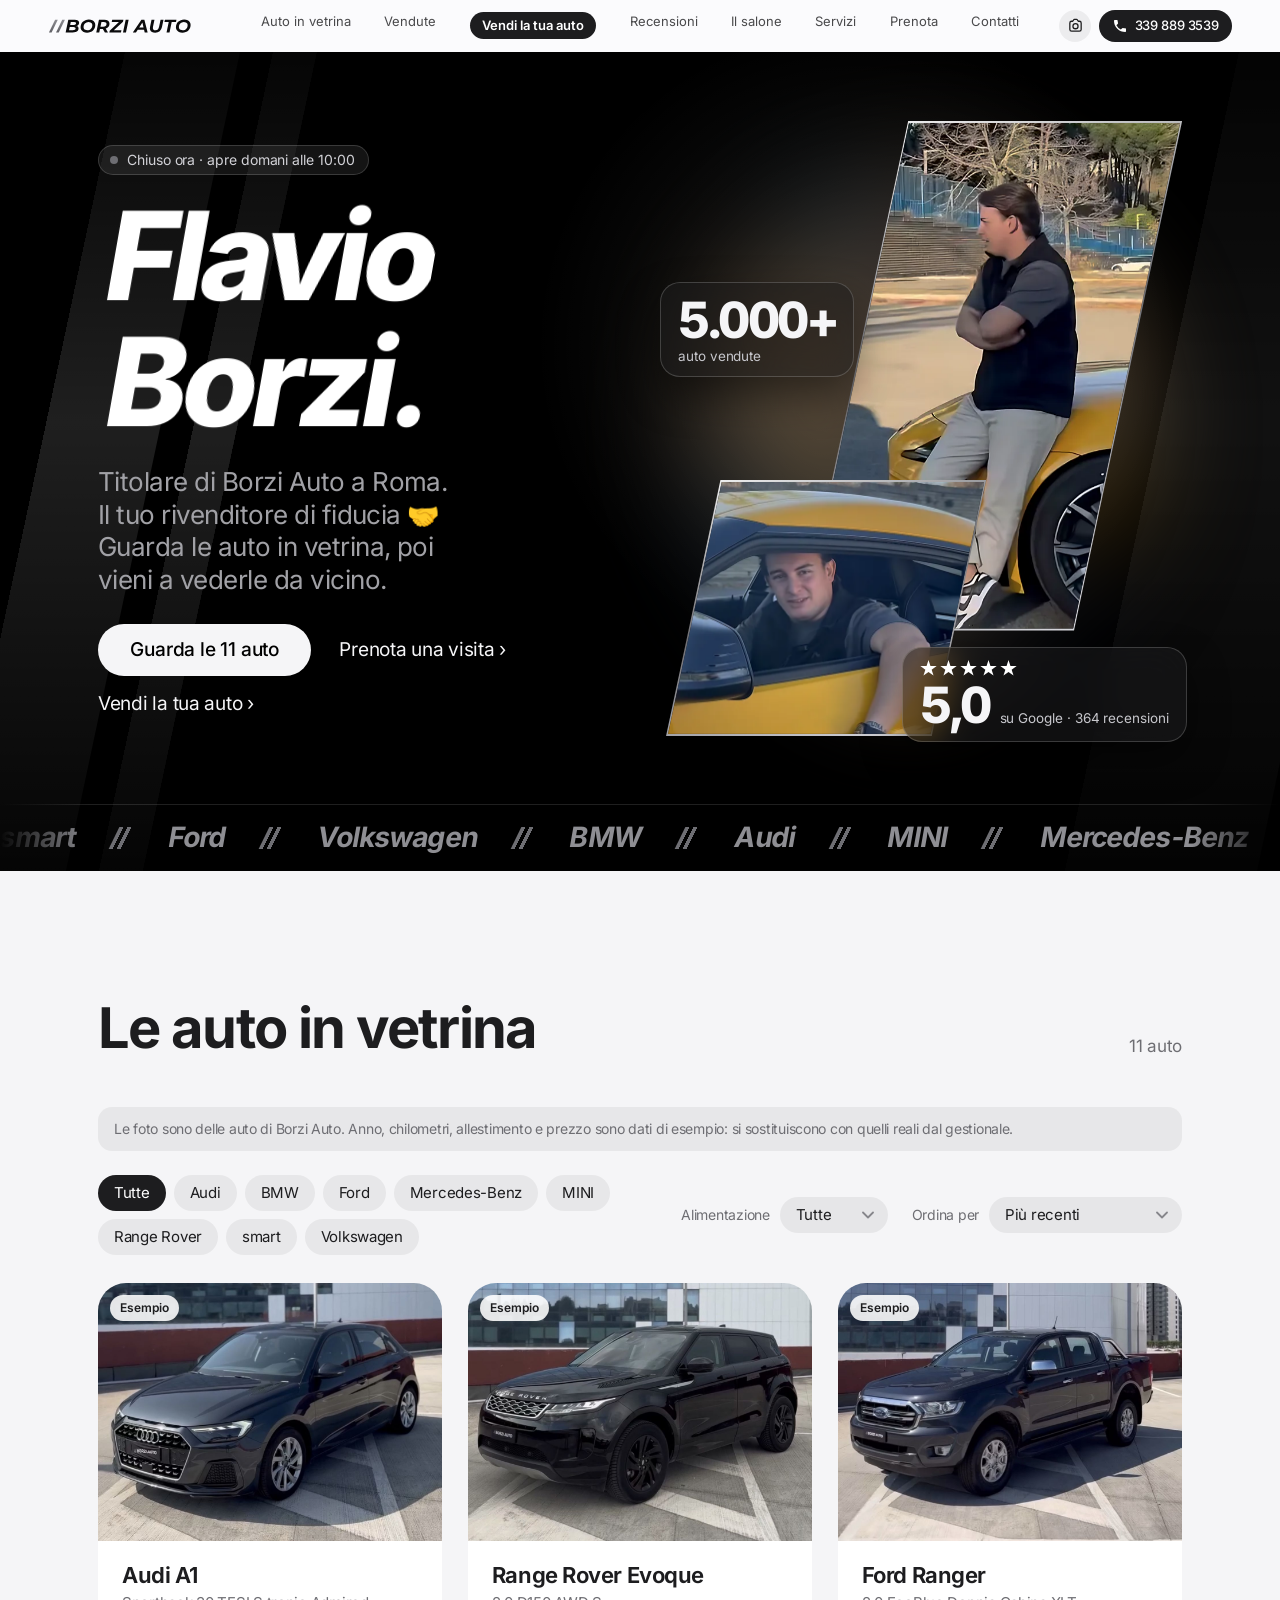
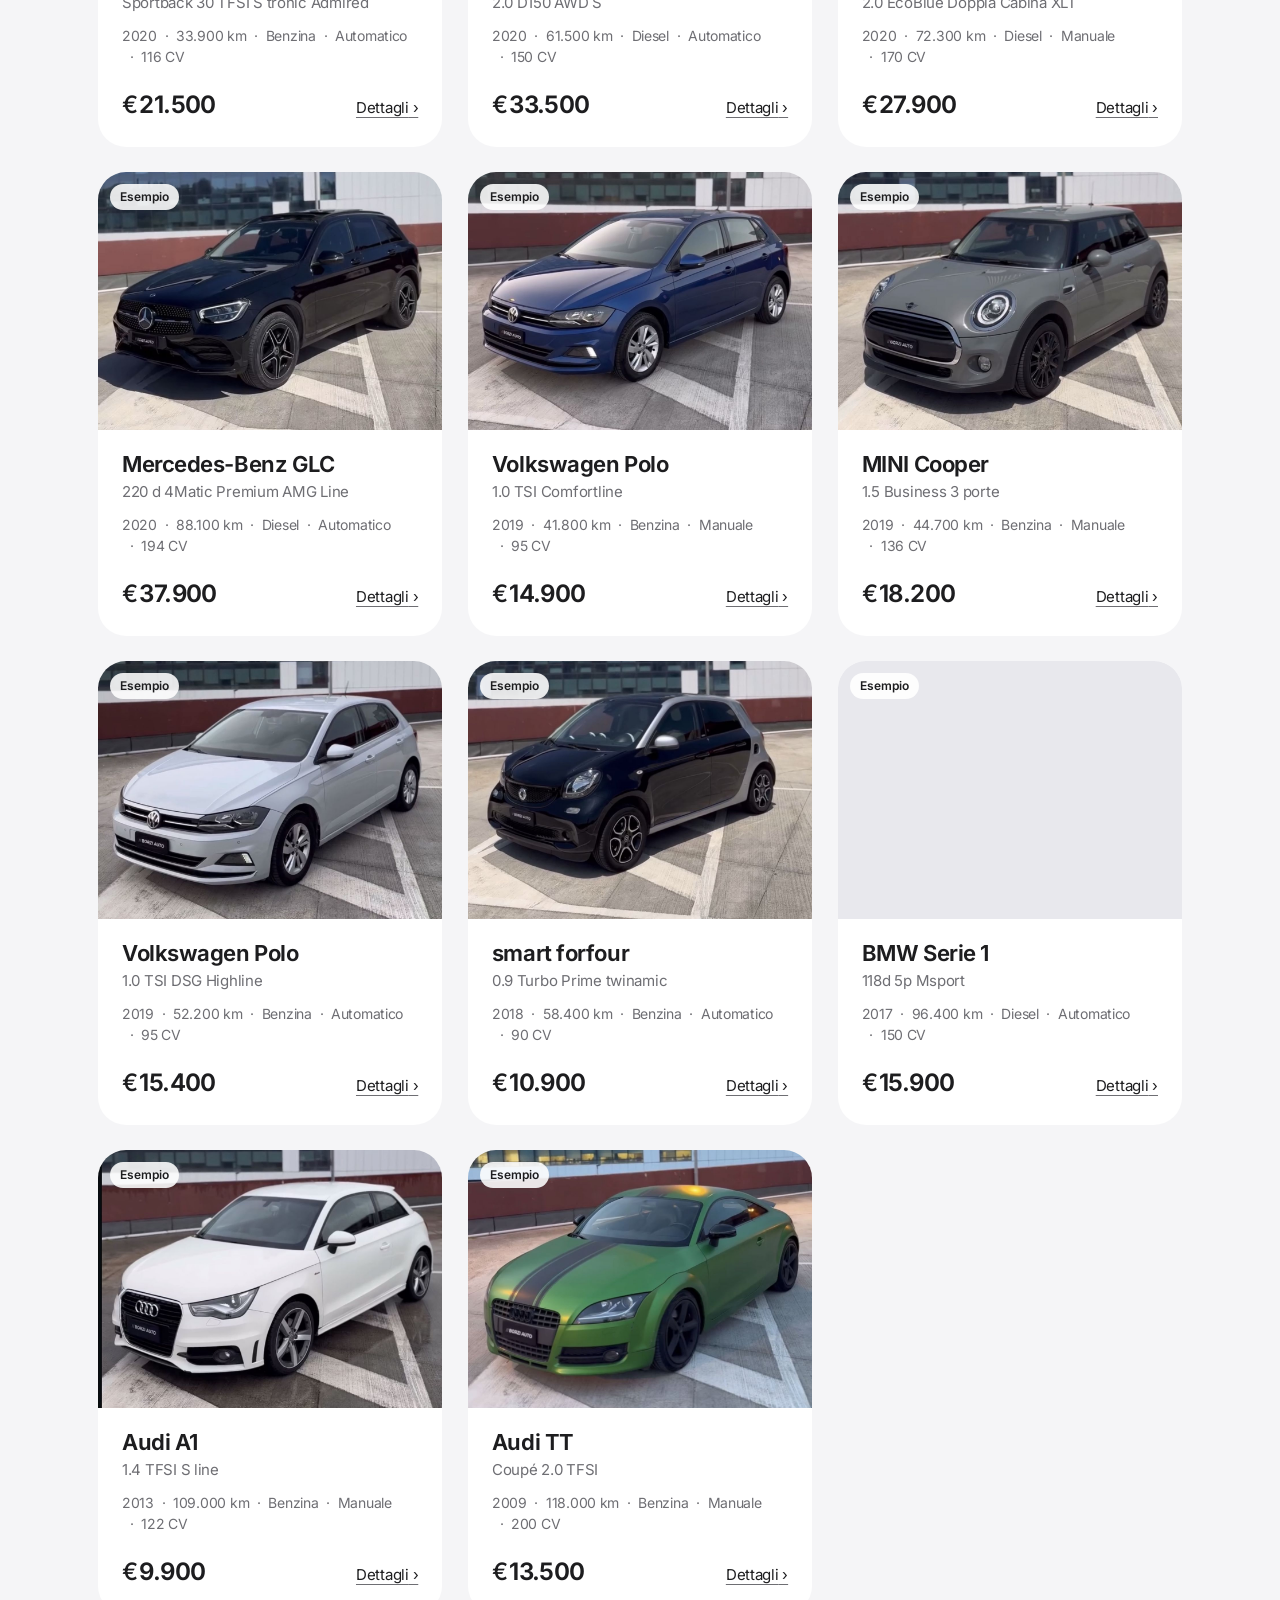
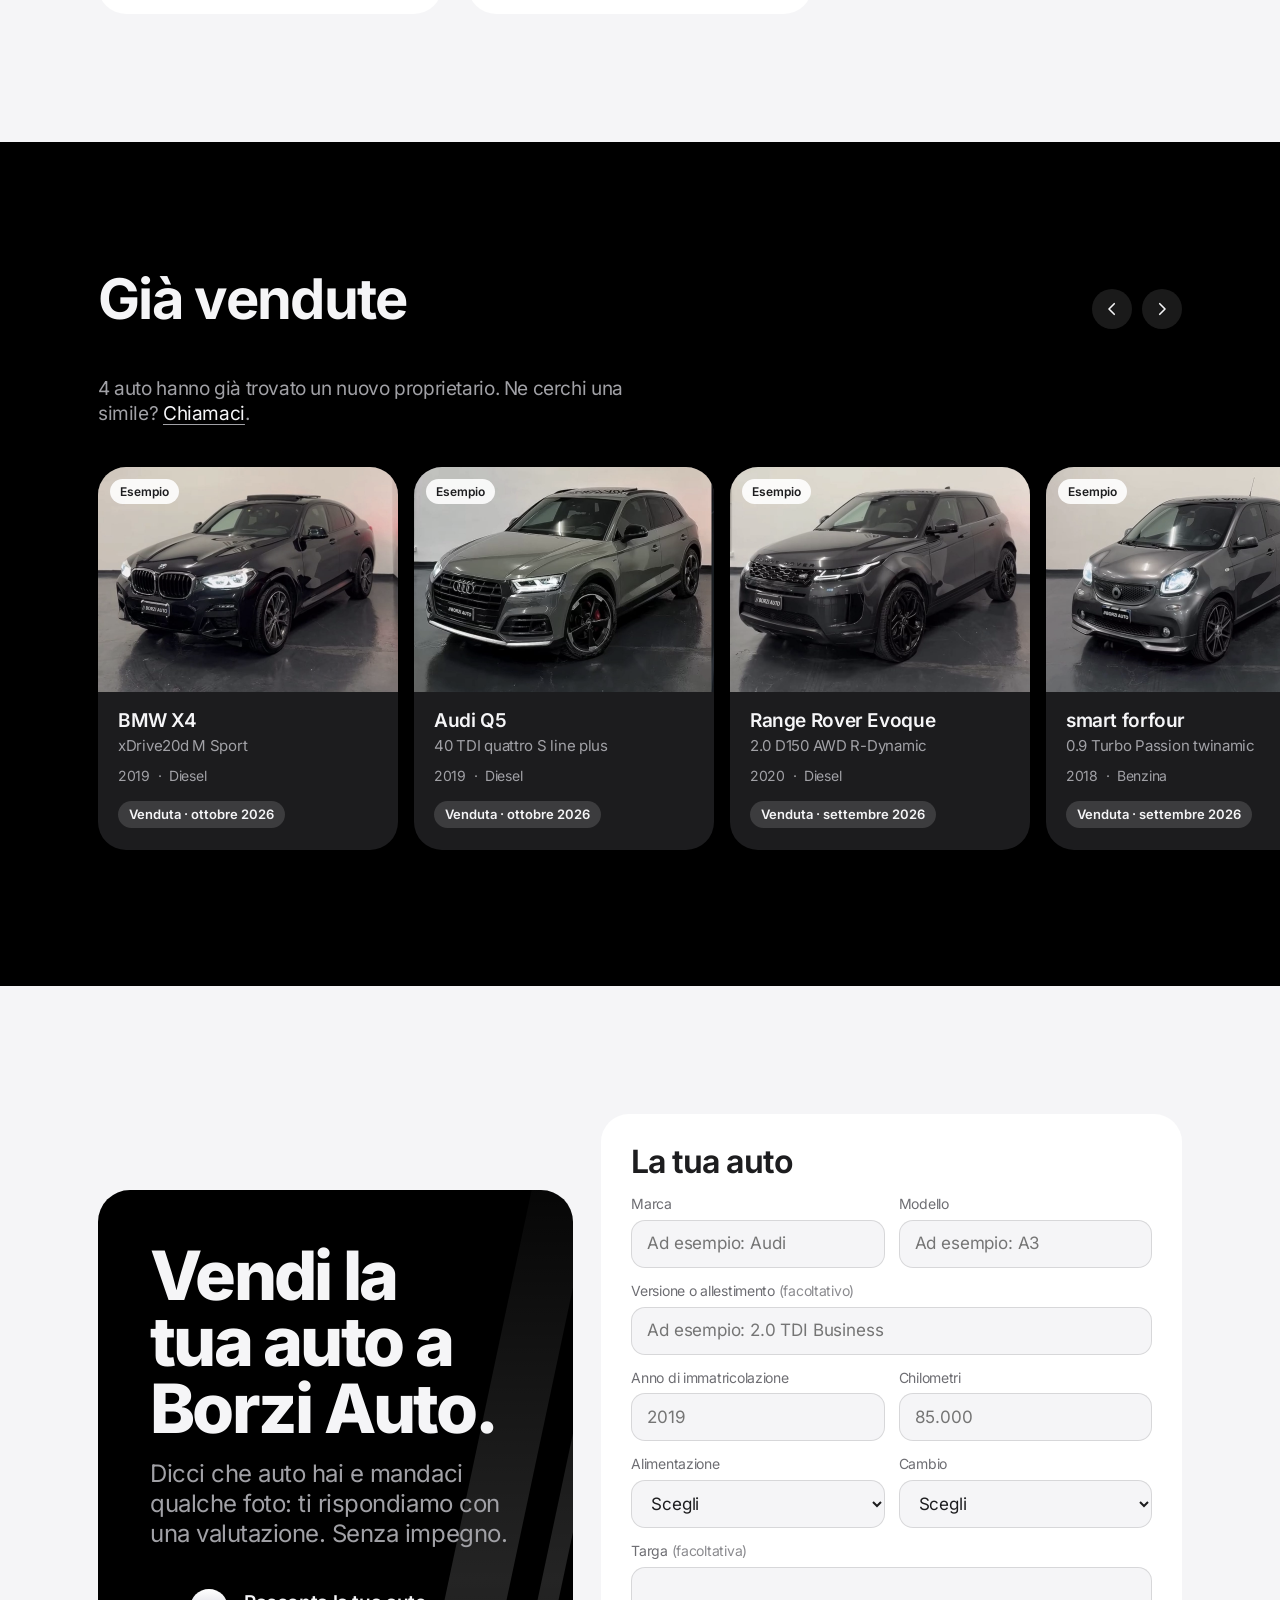
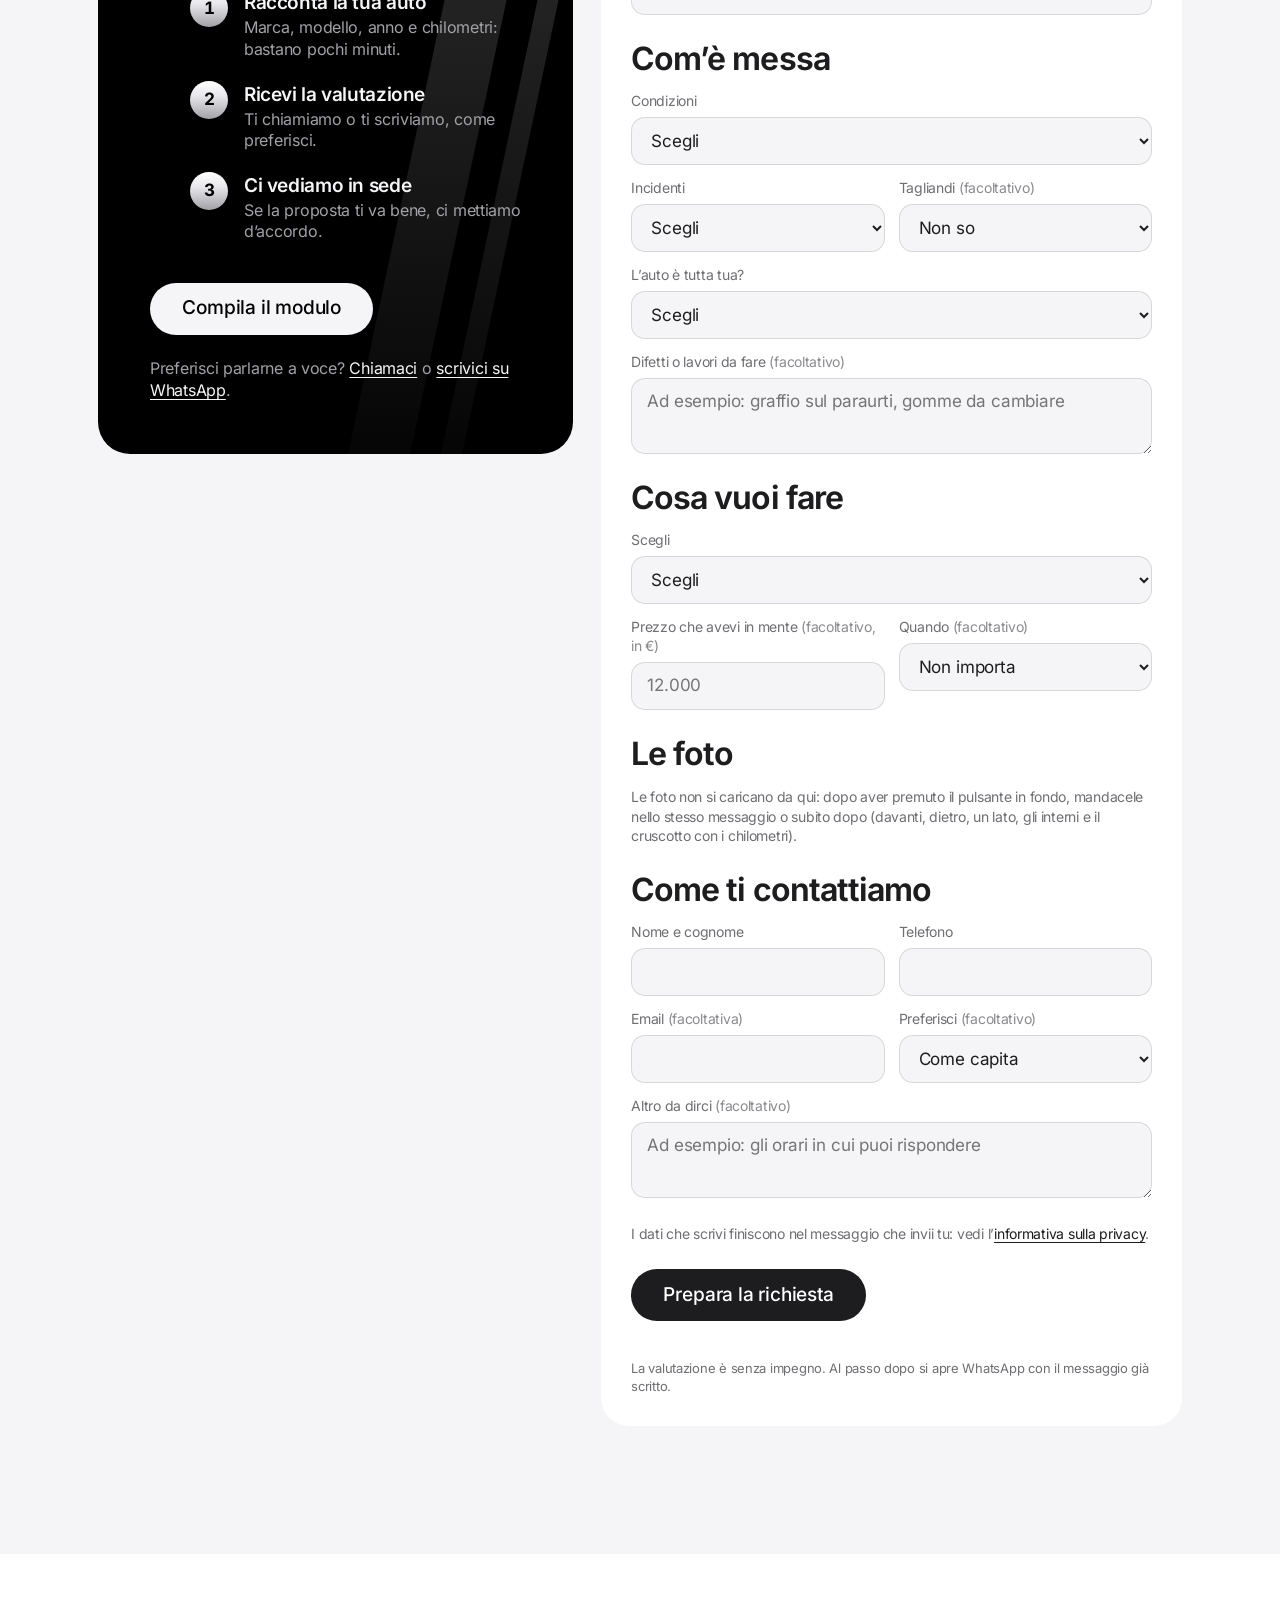
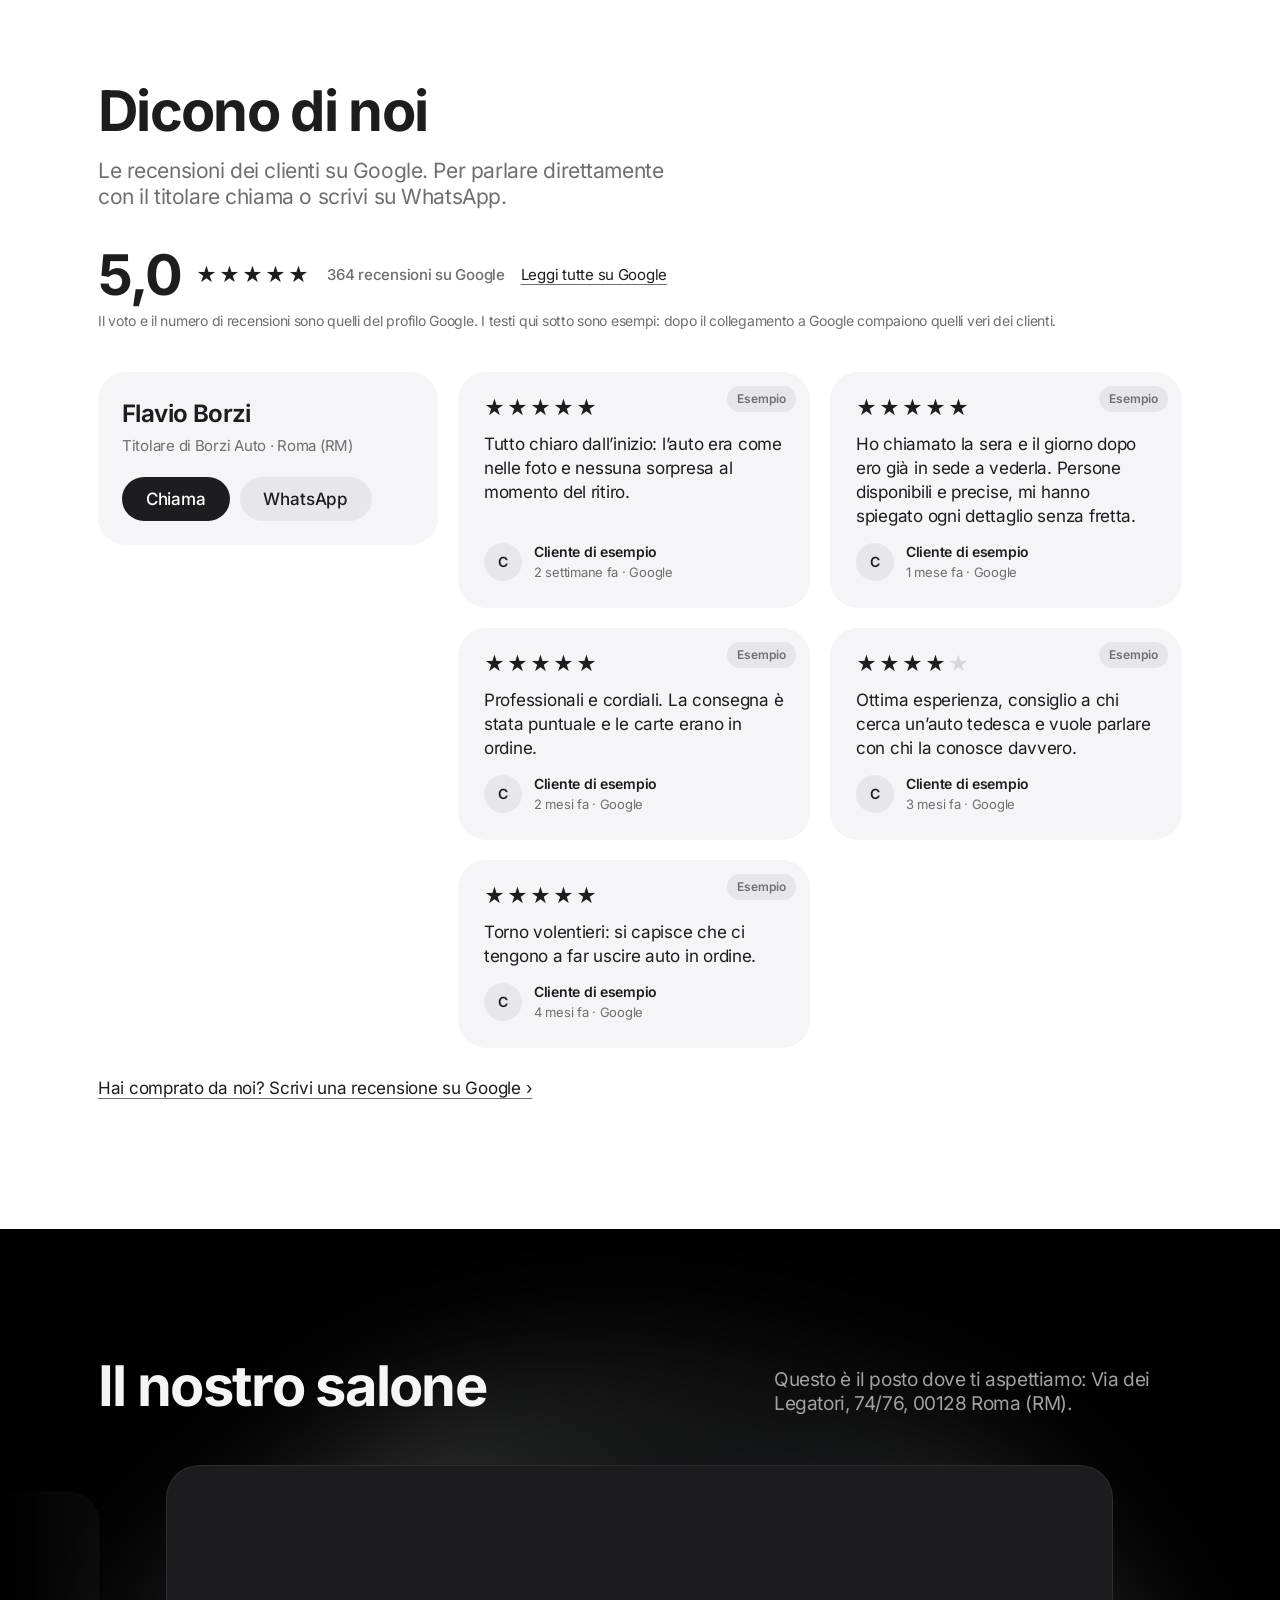
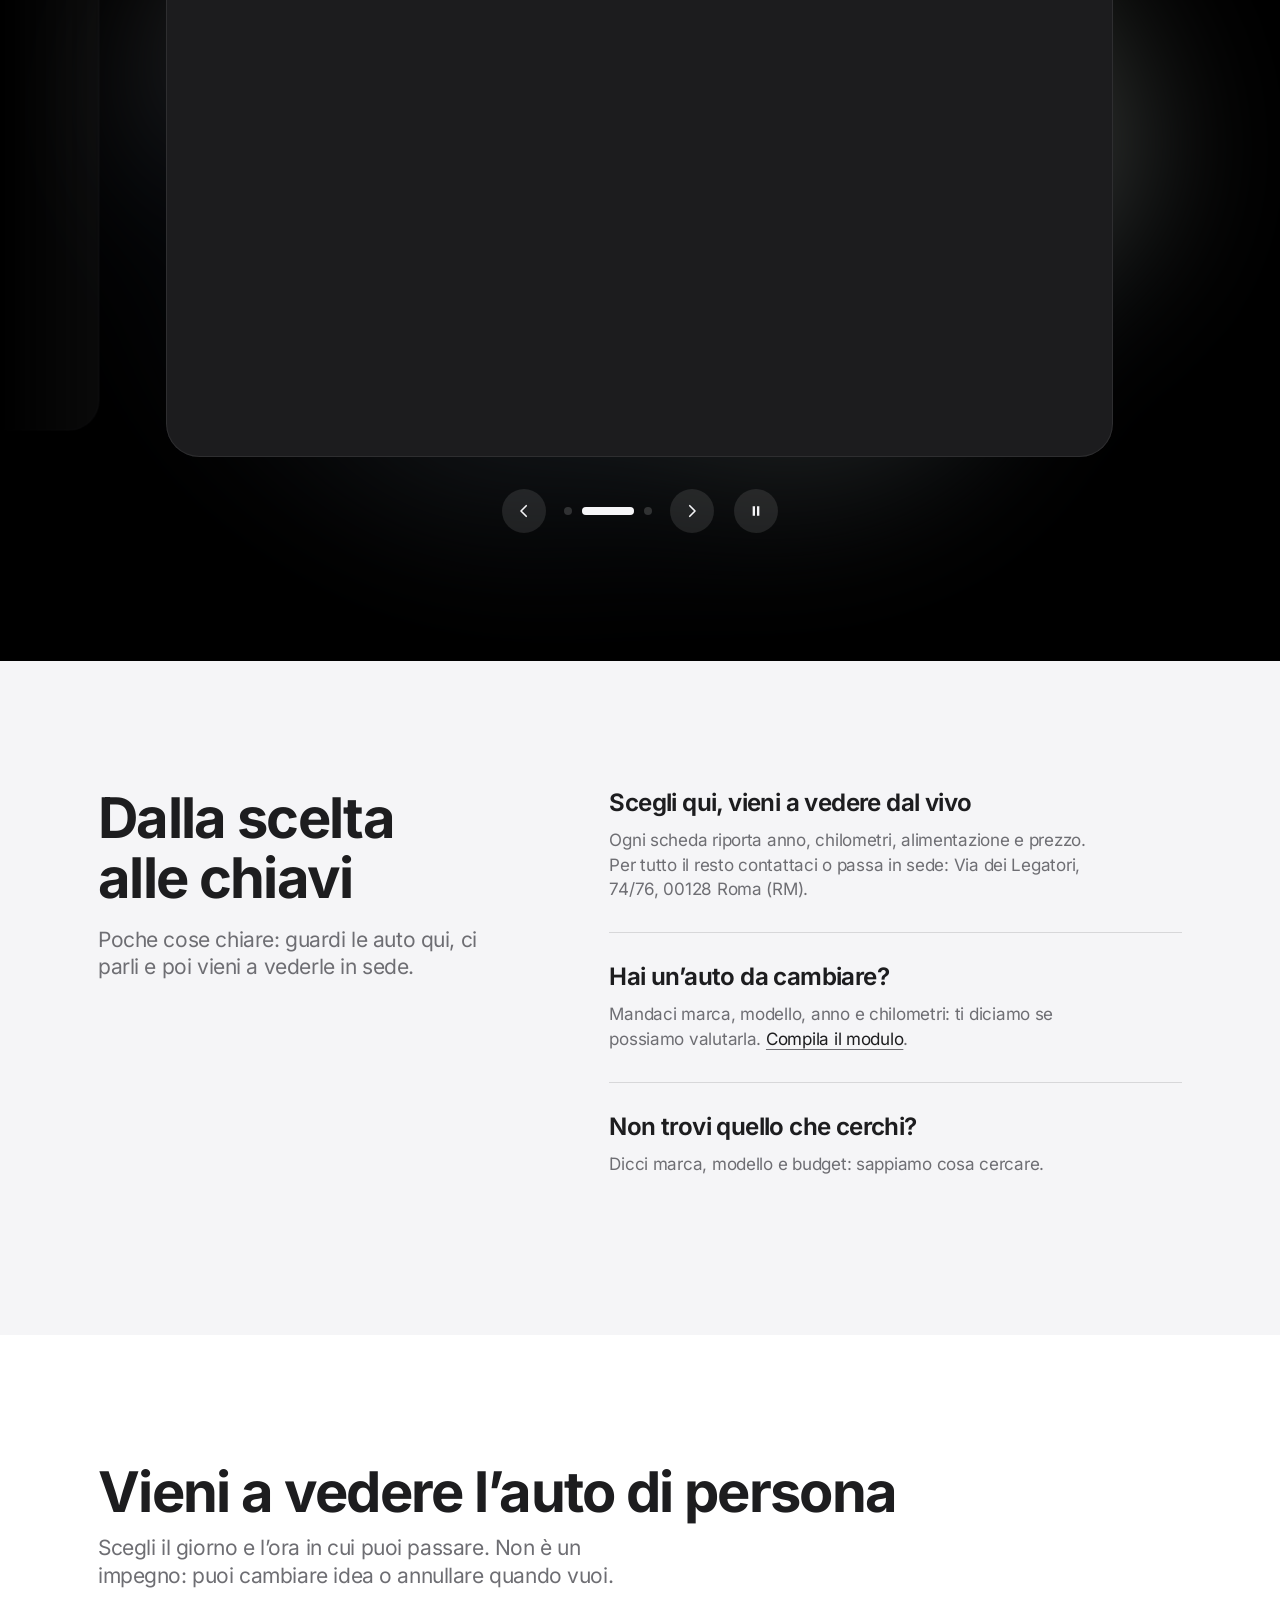
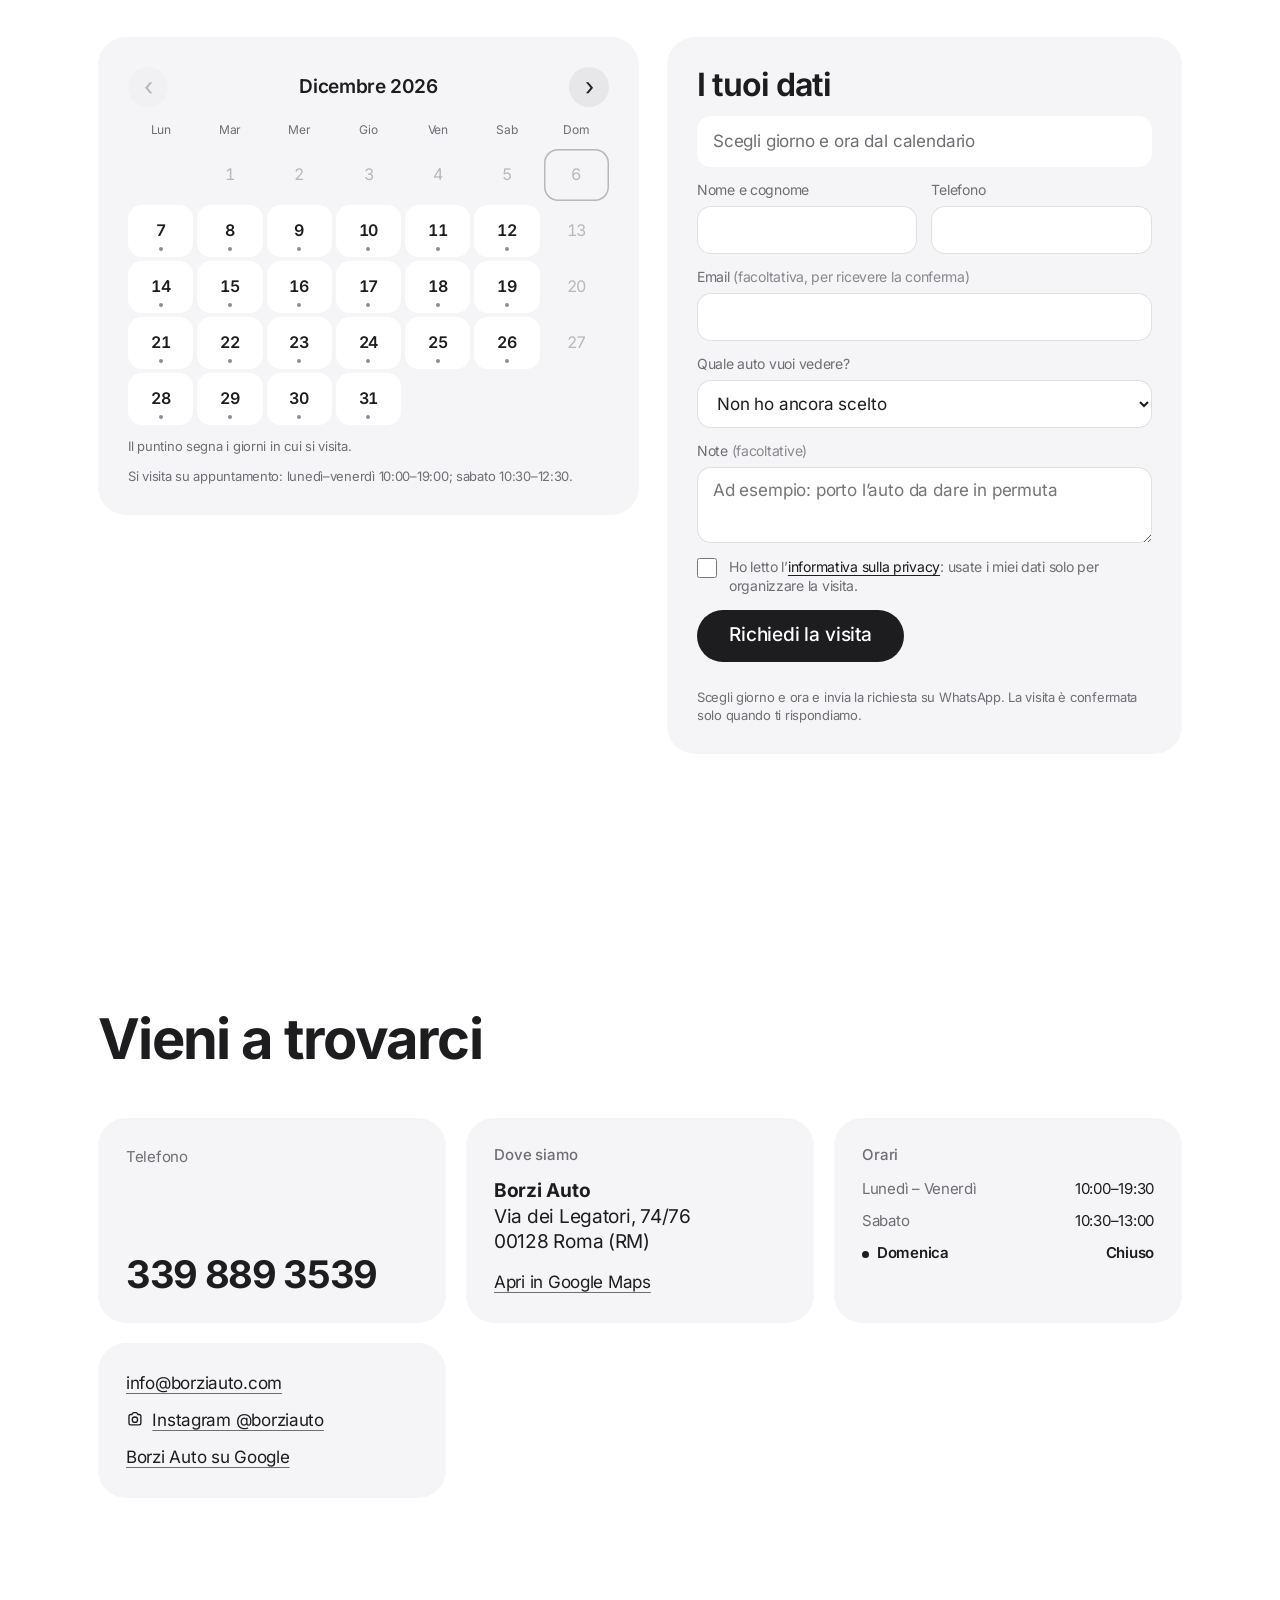
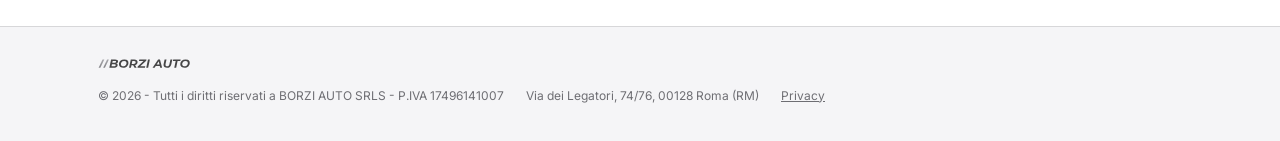
==== commit e0db6bc2: "Sito: sezione 'Vendi la tua auto a Borzi Auto' in evidenza, icona Instagram, barra in alto sistemata" ====
--- a/public/index.html
+++ b/public/index.html
@@ -32,18 +32,23 @@
   <nav class="nav" aria-label="Principale">
     <a href="#auto">Auto in vetrina</a>
     <a href="#vendute">Vendute</a>
+    <a class="nav-vendi" href="#vendi" data-modulo="vendi">Vendi la tua auto</a>
     <a href="#titolare">Recensioni</a>
     <a href="#salone">Il salone</a>
     <a href="#servizi">Servizi</a>
     <a href="#prenota" data-modulo="visite" hidden>Prenota</a>
     <a href="#contatti">Contatti</a>
   </nav>
-  <a class="btn btn-primary btn-call" data-se="tel" data-h="tel" href="#contatti" hidden><svg viewBox="0 0 24 24" width="16" height="16" aria-hidden="true"><path fill="currentColor" d="M6.6 10.8a15.2 15.2 0 0 0 6.6 6.6l2.2-2.2a1 1 0 0 1 1-.25 11.4 11.4 0 0 0 3.6.57 1 1 0 0 1 1 1V20a1 1 0 0 1-1 1A17 17 0 0 1 3 4a1 1 0 0 1 1-1h3.5a1 1 0 0 1 1 1c0 1.25.2 2.45.57 3.57a1 1 0 0 1-.25 1z"/></svg><span class="call-num" data-t="tel"></span><span class="call-lbl">Chiama</span></a>
+  <div class="top-az">
+    <a class="ig-btn" data-se="instagram" data-h="instagram" data-label="instagramTesto" href="#contatti" target="_blank" rel="noopener" aria-label="Instagram" hidden><svg class="ig-ic" viewBox="0 0 24 24" width="17" height="17" aria-hidden="true" focusable="false"><path fill="none" stroke="currentColor" stroke-width="1.8" stroke-linecap="round" stroke-linejoin="round" d="M4 8.5A2.5 2.5 0 0 1 6.5 6h1.6l1.1-1.7A1.5 1.5 0 0 1 10.5 3.5h3a1.5 1.5 0 0 1 1.3.8L15.9 6h1.6A2.5 2.5 0 0 1 20 8.5v9a2.5 2.5 0 0 1-2.5 2.5h-11A2.5 2.5 0 0 1 4 17.5z"/><circle cx="12" cy="13" r="3.6" fill="none" stroke="currentColor" stroke-width="1.8"/></svg></a>
+    <a class="btn btn-primary btn-call" data-se="tel" data-h="tel" href="#contatti" hidden><svg viewBox="0 0 24 24" width="16" height="16" aria-hidden="true"><path fill="currentColor" d="M6.6 10.8a15.2 15.2 0 0 0 6.6 6.6l2.2-2.2a1 1 0 0 1 1-.25 11.4 11.4 0 0 0 3.6.57 1 1 0 0 1 1 1V20a1 1 0 0 1-1 1A17 17 0 0 1 3 4a1 1 0 0 1 1-1h3.5a1 1 0 0 1 1 1c0 1.25.2 2.45.57 3.57a1 1 0 0 1-.25 1z"/></svg><span class="call-num" data-t="tel"></span><span class="call-lbl">Chiama</span></a>
+  </div>
   <details class="menu">
     <summary aria-label="Apri il menu"><span></span><span></span></summary>
     <nav aria-label="Menu mobile">
       <a href="#auto">Auto in vetrina</a>
       <a href="#vendute">Vendute</a>
+      <a class="nav-vendi" href="#vendi" data-modulo="vendi">Vendi la tua auto</a>
       <a href="#titolare">Recensioni</a>
       <a href="#salone">Il salone</a>
       <a href="#servizi">Servizi</a>
@@ -67,6 +72,7 @@
       <p class="cta">
         <a class="btn btn-primary btn-lg" id="hero-cta" href="#auto">Guarda le auto</a>
         <a class="link-arrow" id="hero-pren" data-modulo="visite" href="#prenota" hidden>Prenota una visita</a>
+        <a class="link-arrow" id="hero-vendi" href="#vendi" data-modulo="vendi">Vendi la tua auto</a>
         <a class="link-arrow" id="hero-tel" data-se="tel" data-h="tel" href="#contatti" hidden>Chiamaci</a>
       </p>
     </div>
@@ -138,6 +144,94 @@
   <div class="rail" id="rail" tabindex="0" aria-label="Auto vendute"></div>
 </section>
 
+<section class="vendi" id="vendi" aria-labelledby="t-vendi" data-modulo="vendi">
+  <div class="wrap vd-grid">
+    <div class="vd-panel dark">
+      <h2 id="t-vendi">Vendi la tua auto a Borzi Auto.</h2>
+      <p class="vd-lead">Dicci che auto hai e mandaci qualche foto: ti rispondiamo con una valutazione. Senza impegno.</p>
+      <ol class="vd-steps">
+        <li><b>Racconta la tua auto</b><span>Marca, modello, anno e chilometri: bastano pochi minuti.</span></li>
+        <li><b>Ricevi la valutazione</b><span>Ti chiamiamo o ti scriviamo, come preferisci.</span></li>
+        <li><b>Ci vediamo in sede</b><span>Se la proposta ti va bene, ci mettiamo d’accordo.</span></li>
+      </ol>
+      <a class="btn btn-light btn-lg vd-go" href="#vd-form">Compila il modulo</a>
+      <p class="vd-alt" id="vd-alt" hidden>Preferisci parlarne a voce? <a id="vd-tel" href="#contatti" hidden>Chiamaci</a><span id="vd-o" hidden> o </span><a id="vd-wa" href="#contatti" target="_blank" rel="noopener" hidden>scrivici su WhatsApp</a>.</p>
+    </div>
+
+    <form class="pr-form vd-form" id="vd-form" novalidate autocomplete="on">
+      <div class="vd-gr" role="group" aria-labelledby="vd-g1">
+        <h3 id="vd-g1">La tua auto</h3>
+        <div class="due">
+          <label>Marca<input name="marca" required maxlength="40" placeholder="Ad esempio: Audi" autocomplete="off"></label>
+          <label>Modello<input name="modello" required maxlength="60" placeholder="Ad esempio: A3" autocomplete="off"></label>
+        </div>
+        <label>Versione o allestimento <small>(facoltativo)</small><input name="versione" maxlength="80" placeholder="Ad esempio: 2.0 TDI Business" autocomplete="off"></label>
+        <div class="due">
+          <label>Anno di immatricolazione<input name="anno" inputmode="numeric" required maxlength="4" placeholder="2019" autocomplete="off"></label>
+          <label>Chilometri<input name="km" inputmode="numeric" required maxlength="9" placeholder="85.000" autocomplete="off"></label>
+        </div>
+        <div class="due">
+          <label>Alimentazione<select name="alimentazione" required><option value="">Scegli</option></select></label>
+          <label>Cambio<select name="cambio" required><option value="">Scegli</option></select></label>
+        </div>
+        <label>Targa <small>(facoltativa)</small><input name="targa" maxlength="12" autocapitalize="characters" autocomplete="off"></label>
+      </div>
+
+      <div class="vd-gr" role="group" aria-labelledby="vd-g2">
+        <h3 id="vd-g2">Com’è messa</h3>
+        <label>Condizioni<select name="condizioni" required><option value="">Scegli</option></select></label>
+        <div class="due">
+          <label>Incidenti<select name="incidenti" required><option value="">Scegli</option></select></label>
+          <label>Tagliandi <small>(facoltativo)</small><select name="tagliandi"><option value="">Non so</option></select></label>
+        </div>
+        <label>L’auto è tutta tua?<select name="finanziata" required><option value="">Scegli</option></select></label>
+        <label>Difetti o lavori da fare <small>(facoltativo)</small><textarea name="difetti" rows="2" maxlength="1000" placeholder="Ad esempio: graffio sul paraurti, gomme da cambiare"></textarea></label>
+      </div>
+
+      <div class="vd-gr" role="group" aria-labelledby="vd-g3">
+        <h3 id="vd-g3">Cosa vuoi fare</h3>
+        <label>Scegli<select name="cosa" required><option value="">Scegli</option></select></label>
+        <div class="due">
+          <label>Prezzo che avevi in mente <small>(facoltativo, in €)</small><input name="prezzo" inputmode="numeric" maxlength="9" placeholder="12.000" autocomplete="off"></label>
+          <label>Quando <small>(facoltativo)</small><select name="quando"><option value="">Non importa</option></select></label>
+        </div>
+      </div>
+
+      <div class="vd-gr vd-fotos" role="group" aria-labelledby="vd-g4">
+        <h3 id="vd-g4">Le foto</h3>
+        <div class="vd-foto-box" id="vd-foto-box" tabindex="-1" hidden>
+          <p class="vd-aiuto">Servono almeno 4 foto: davanti, dietro, un lato, gli interni. Se puoi aggiungi anche il cruscotto con i chilometri.</p>
+          <label class="btn btn-soft vd-add" id="vd-add"><input type="file" id="vd-file" accept="image/*" multiple><span>Aggiungi foto</span></label>
+          <ul class="vd-thumbs" id="vd-thumbs" aria-label="Foto aggiunte"></ul>
+          <p class="vd-cnt" id="vd-cnt" aria-live="polite"></p>
+        </div>
+        <p class="vd-aiuto" id="vd-foto-nota" hidden>Le foto non si caricano da qui: dopo aver premuto il pulsante in fondo, mandacele nello stesso messaggio o subito dopo (davanti, dietro, un lato, gli interni e il cruscotto con i chilometri).</p>
+      </div>
+
+      <div class="vd-gr" role="group" aria-labelledby="vd-g5">
+        <h3 id="vd-g5">Come ti contattiamo</h3>
+        <div class="due">
+          <label>Nome e cognome<input name="nome" autocomplete="name" required maxlength="80"></label>
+          <label>Telefono<input name="telefono" type="tel" inputmode="tel" autocomplete="tel" required maxlength="24"></label>
+        </div>
+        <div class="due">
+          <label>Email <small>(facoltativa)</small><input name="email" type="email" autocomplete="email" maxlength="254"></label>
+          <label>Preferisci <small>(facoltativo)</small><select name="contatto_pref"><option value="">Come capita</option></select></label>
+        </div>
+        <label>Altro da dirci <small>(facoltativo)</small><textarea name="note" rows="2" maxlength="1000" placeholder="Ad esempio: gli orari in cui puoi rispondere"></textarea></label>
+      </div>
+
+      <div class="trappola" aria-hidden="true"><label>Non compilare questo campo<input name="sito" tabindex="-1" autocomplete="off"></label></div>
+      <label class="chk" id="vd-chk" hidden><input type="checkbox" name="privacy"><span>Ho letto l’<a href="privacy.html" target="_blank" rel="noopener">informativa sulla privacy</a>: usate i miei dati e le mie foto solo per valutare la mia auto e rispondermi.</span></label>
+      <p class="vd-aiuto" id="vd-priv" hidden>I dati che scrivi finiscono nel messaggio che invii tu: vedi l’<a href="privacy.html" target="_blank" rel="noopener">informativa sulla privacy</a>.</p>
+      <p class="pr-err" id="vd-err" role="alert" hidden></p>
+      <button type="submit" class="btn btn-primary btn-lg" id="vd-invia">Invia la richiesta</button>
+      <p class="pr-nota" id="vd-nota">La valutazione è senza impegno: ti contattiamo noi.</p>
+    </form>
+    <div class="vd-ok" id="vd-ok" hidden></div>
+  </div>
+</section>
+
 <section class="people no-foto" id="titolare" aria-labelledby="t-titolare">
   <div class="wrap">
     <header class="people-head">
@@ -210,7 +304,7 @@
     </div>
     <ul class="rows">
       <li><h3>Scegli qui, vieni a vedere dal vivo</h3><p>Ogni scheda riporta anno, chilometri, alimentazione e prezzo. Per tutto il resto contattaci o passa in sede<span data-se="indirizzoCompleto" hidden>: <span data-t="indirizzoCompleto"></span></span>.</p></li>
-      <li><h3>Hai un’auto da cambiare?</h3><p>Mandaci marca, modello, anno e chilometri: ti diciamo se possiamo valutarla.</p></li>
+      <li><h3>Hai un’auto da cambiare?</h3><p>Mandaci marca, modello, anno e chilometri: ti diciamo se possiamo valutarla. <a href="#vendi" data-modulo="vendi">Compila il modulo</a>.</p></li>
       <li><h3>Non trovi quello che cerchi?</h3><p>Dicci marca, modello e budget: sappiamo cosa cercare.</p></li>
     </ul>
   </div>
@@ -269,7 +363,7 @@
       </div>
       <ul class="card links" id="links">
         <li data-se="email" hidden><a data-h="mail" data-t="email" href="#contatti"></a></li>
-        <li data-se="instagram" hidden><a data-h="instagram" data-t="instagramTesto" href="#contatti" target="_blank" rel="noopener"></a></li>
+        <li data-se="instagram" hidden><a class="ig-link" data-h="instagram" href="#contatti" target="_blank" rel="noopener"><svg class="ig-ic" viewBox="0 0 24 24" width="17" height="17" aria-hidden="true" focusable="false"><path fill="none" stroke="currentColor" stroke-width="1.8" stroke-linecap="round" stroke-linejoin="round" d="M4 8.5A2.5 2.5 0 0 1 6.5 6h1.6l1.1-1.7A1.5 1.5 0 0 1 10.5 3.5h3a1.5 1.5 0 0 1 1.3.8L15.9 6h1.6A2.5 2.5 0 0 1 20 8.5v9a2.5 2.5 0 0 1-2.5 2.5h-11A2.5 2.5 0 0 1 4 17.5z"/><circle cx="12" cy="13" r="3.6" fill="none" stroke="currentColor" stroke-width="1.8"/></svg><span data-t="instagramTesto"></span></a></li>
         <li id="li-google" hidden><a id="g-link" href="#" target="_blank" rel="noopener">Borzi Auto su Google</a></li>
         <li id="li-as24" hidden><a id="as24" href="#" target="_blank" rel="noopener">Le nostre auto su AutoScout24</a></li>
       </ul>
@@ -296,6 +390,8 @@
 <script src="js/comune.js"></script>
 <script src="js/visite-core.js"></script>
 <script src="js/prenota.js"></script>
+<script src="js/richieste-core.js"></script>
+<script src="js/vendi.js"></script>
 <script src="js/sito.js"></script>
 <script src="js/salone.js"></script>
 <script src="js/hero.js"></script>
--- a/public/style.css
+++ b/public/style.css
@@ -64,8 +64,13 @@
 .nav{display:flex;gap:clamp(18px,2.6vw,36px)}
 .nav a{font-size:13px;letter-spacing:0;text-decoration:none;opacity:.8;transition:opacity .2s}
 .nav a:hover{opacity:1}
-.top>.btn-call{justify-self:end;min-height:32px;padding:.45em 1em;font-size:13px}
-.top>.btn-call:not([hidden]){display:inline-flex}
+.top-az{justify-self:end;display:flex;align-items:center;gap:8px}
+.top-az>.btn-call{min-height:32px;padding:.45em 1em;font-size:13px}
+.top-az>.btn-call:not([hidden]){display:inline-flex}
+.ig-btn{display:inline-grid;place-items:center;flex:none;width:32px;height:32px;border-radius:50%;background:var(--fill);color:var(--fg);transition:background .2s,transform .2s}
+.ig-btn:hover{background:var(--fill-h)}
+.ig-btn:active{transform:scale(.94)}
+.links .ig-ic{width:1.05em;height:1.05em;margin-right:.5em;vertical-align:-.14em}
 .call-lbl{display:none}
 .menu{display:none;justify-self:end}
 .menu summary{list-style:none;display:grid;place-content:center;gap:6px;width:40px;height:40px;cursor:pointer;margin-right:-10px}
@@ -75,11 +80,11 @@
 .menu[open] summary span:last-child{transform:translateY(-3.75px) rotate(-45deg)}
 .menu nav{position:absolute;top:100%;left:0;right:0;height:calc(100dvh - var(--head));padding:16px clamp(20px,5vw,48px);background:var(--bg);display:flex;flex-direction:column;overflow:auto}
 .menu nav a{font-size:28px;font-weight:600;letter-spacing:-.02em;text-decoration:none;padding:14px 0;border-bottom:1px solid var(--line)}
-@media (max-width:860px){
+@media (max-width:1060px){
   .top{grid-template-columns:1fr auto auto}
   .nav{display:none}
   .menu{display:block;grid-column:3}
-  .top>.btn-call{grid-column:2}
+  .top-az{grid-column:2}
   .call-num{display:none}
   .call-lbl{display:inline}
 }
@@ -500,3 +505,64 @@
 /* ---------- link nel testo: sottolineati, perché il colore è lo stesso del testo ---------- */
 .count a,.rate-t a,.sold-lead a,.empty a,.rows a,.more,address a,.links a,.rev-foot a,.sheet-actions .txt{text-decoration:underline;text-decoration-thickness:1px;text-underline-offset:4px;text-decoration-color:var(--fg2)}
 .count a:hover,.rate-t a:hover,.sold-lead a:hover,.empty a:hover,.rows a:hover,.more:hover,address a:hover,.links a:hover,.rev-foot a:hover,.sheet-actions .txt:hover{text-decoration-color:var(--fg)}
+
+/* ---------- vendi la tua auto ----------
+   La sezione per chi vuole vendere: un pannello nero ben visibile (con lo slash del logo) e il modulo accanto.
+   Voce del menu e link nella prima schermata la richiamano. Se il modulo è spento in garage.json, sparisce tutto (data-modulo="vendi"). */
+.nav a.nav-vendi{opacity:1;padding:.32em .95em;border-radius:980px;background:var(--accent);color:var(--on-accent);font-weight:600;white-space:nowrap}
+.nav a.nav-vendi:hover{background:var(--accent-h)}
+.menu nav a.nav-vendi{width:fit-content;margin:14px 0 4px;padding:.4em 1em;border:0;border-radius:980px;background:var(--accent);color:var(--on-accent)}
+.vendi{background:var(--alt);color:var(--fg);padding-block:clamp(64px,10vw,128px)}
+.vd-grid{display:grid;gap:20px;align-items:start}
+@media (min-width:960px){
+  .vd-grid{grid-template-columns:minmax(0,.9fr) minmax(0,1.1fr);gap:28px}
+  .vd-panel{position:sticky;top:calc(var(--head) + 24px)}
+}
+.vd-panel{position:relative;isolation:isolate;overflow:hidden;padding:clamp(28px,4.4vw,52px);border-radius:32px;background:#000;color:#f5f5f7}
+.vd-panel::before,.vd-panel::after{content:"";position:absolute;z-index:-1;top:-10%;height:120%;transform:skewX(-12deg);pointer-events:none;background:linear-gradient(180deg,rgba(255,255,255,0),rgba(255,255,255,.14) 46%,rgba(255,255,255,0))}
+.vd-panel::before{right:15%;width:13%}
+.vd-panel::after{right:4%;width:4.5%}
+@media (prefers-color-scheme:dark){.vd-panel{background:linear-gradient(155deg,#303034 0%,#0c0c0d 72%);box-shadow:inset 0 0 0 1px rgba(255,255,255,.16)}}
+.vd-panel h2{max-width:11ch;font-size:clamp(38px,5.4vw,68px);line-height:.98;font-weight:800;letter-spacing:-.04em}
+.vd-lead{max-width:30ch;margin-top:18px;font-size:clamp(19px,2.2vw,24px);line-height:1.25;letter-spacing:-.02em;color:#a1a1a6}
+.vd-steps{counter-reset:vd;display:grid;gap:20px;margin:clamp(26px,3.4vw,40px) 0}
+.vd-steps li{counter-increment:vd;display:grid;grid-template-columns:38px 1fr;column-gap:16px;align-items:start}
+.vd-steps li::before{content:counter(vd);grid-row:span 2;display:grid;place-items:center;width:38px;height:38px;border-radius:50%;background:var(--silver);color:#000;font-weight:700;font-size:17px;font-variant-numeric:tabular-nums}
+.vd-steps b{font-size:19px;font-weight:600;letter-spacing:-.02em;color:#f5f5f7}
+.vd-steps span{color:#a1a1a6;font-size:16px;line-height:1.35}
+.vd-go{width:fit-content}
+.vd-alt{margin-top:22px;font-size:16px;line-height:1.4;color:#a1a1a6}
+.vd-alt a{color:#f5f5f7;text-decoration:underline;text-underline-offset:3px}
+.vd-form{background:var(--card);gap:26px}
+.vd-form input:not([type="checkbox"]):not([type="file"]),.vd-form select,.vd-form textarea{background:var(--alt)}
+.vd-gr{display:grid;gap:14px;min-width:0}
+.vd-gr h3{padding-bottom:2px}
+.vd-aiuto{font-size:14px;line-height:1.4;color:var(--fg2)}
+.vd-aiuto a{color:var(--fg);text-decoration:underline;text-underline-offset:3px}
+.vd-foto-box{display:grid;gap:12px;padding:16px;border-radius:20px;background:var(--alt)}
+.vd-foto-box:focus{outline:none}
+.vd-foto-box[aria-invalid="true"]{box-shadow:inset 0 0 0 2px var(--err)}
+.vd-form label.vd-add{display:inline-flex;position:relative;width:fit-content;margin:0;color:var(--fg);font-size:17px;cursor:pointer}
+.vd-form label.vd-add:focus-within{outline:2px solid var(--link);outline-offset:3px}
+.vd-form label.vd-add input{position:absolute;inset:0;width:100%;height:100%;min-height:0;margin:0;padding:0;opacity:0;cursor:pointer;box-shadow:none}
+.vd-thumbs{display:grid;grid-template-columns:repeat(auto-fill,minmax(88px,1fr));gap:8px}
+.vd-thumbs:empty{display:none}
+.vd-th{position:relative;aspect-ratio:4/3;border-radius:12px;overflow:hidden;background:var(--fill)}
+.vd-th img{display:block;width:100%;height:100%;object-fit:cover}
+.vd-th button{position:absolute;top:4px;right:4px;display:grid;place-items:center;width:28px;height:28px;padding:0;border:0;border-radius:50%;background:rgba(0,0,0,.68);color:#fff;font-size:18px;line-height:1;cursor:pointer}
+.vd-cnt{font-size:14px;color:var(--fg2)}
+.vd-cnt.ok{color:var(--fg);font-weight:600}
+.vd-ok{max-width:680px;padding:clamp(22px,3.4vw,34px);border-radius:28px;background:var(--card)}
+.vd-ok h3{font-size:clamp(24px,3.4vw,32px);line-height:1.1;font-weight:650;letter-spacing:-.03em}
+.vd-ok h3:focus{outline:none}
+.vd-ok p{margin-top:10px;color:var(--fg2)}
+.vd-az{display:flex;flex-wrap:wrap;gap:10px;margin-top:20px}
+.vd-ok .pr-nota{margin-top:16px}
+@media (max-width:559px){.vd-panel h2{max-width:none}.vd-go{width:100%}}
+
+/* barra in alto sui computer stretti: con la voce «Vendi la tua auto» il menu è più largo, quindi il numero lascia il posto a «Chiama» */
+@media (min-width:1061px) and (max-width:1240px){
+  .call-num{display:none}
+  .call-lbl{display:inline}
+  .nav{gap:clamp(12px,1.5vw,20px)}
+}
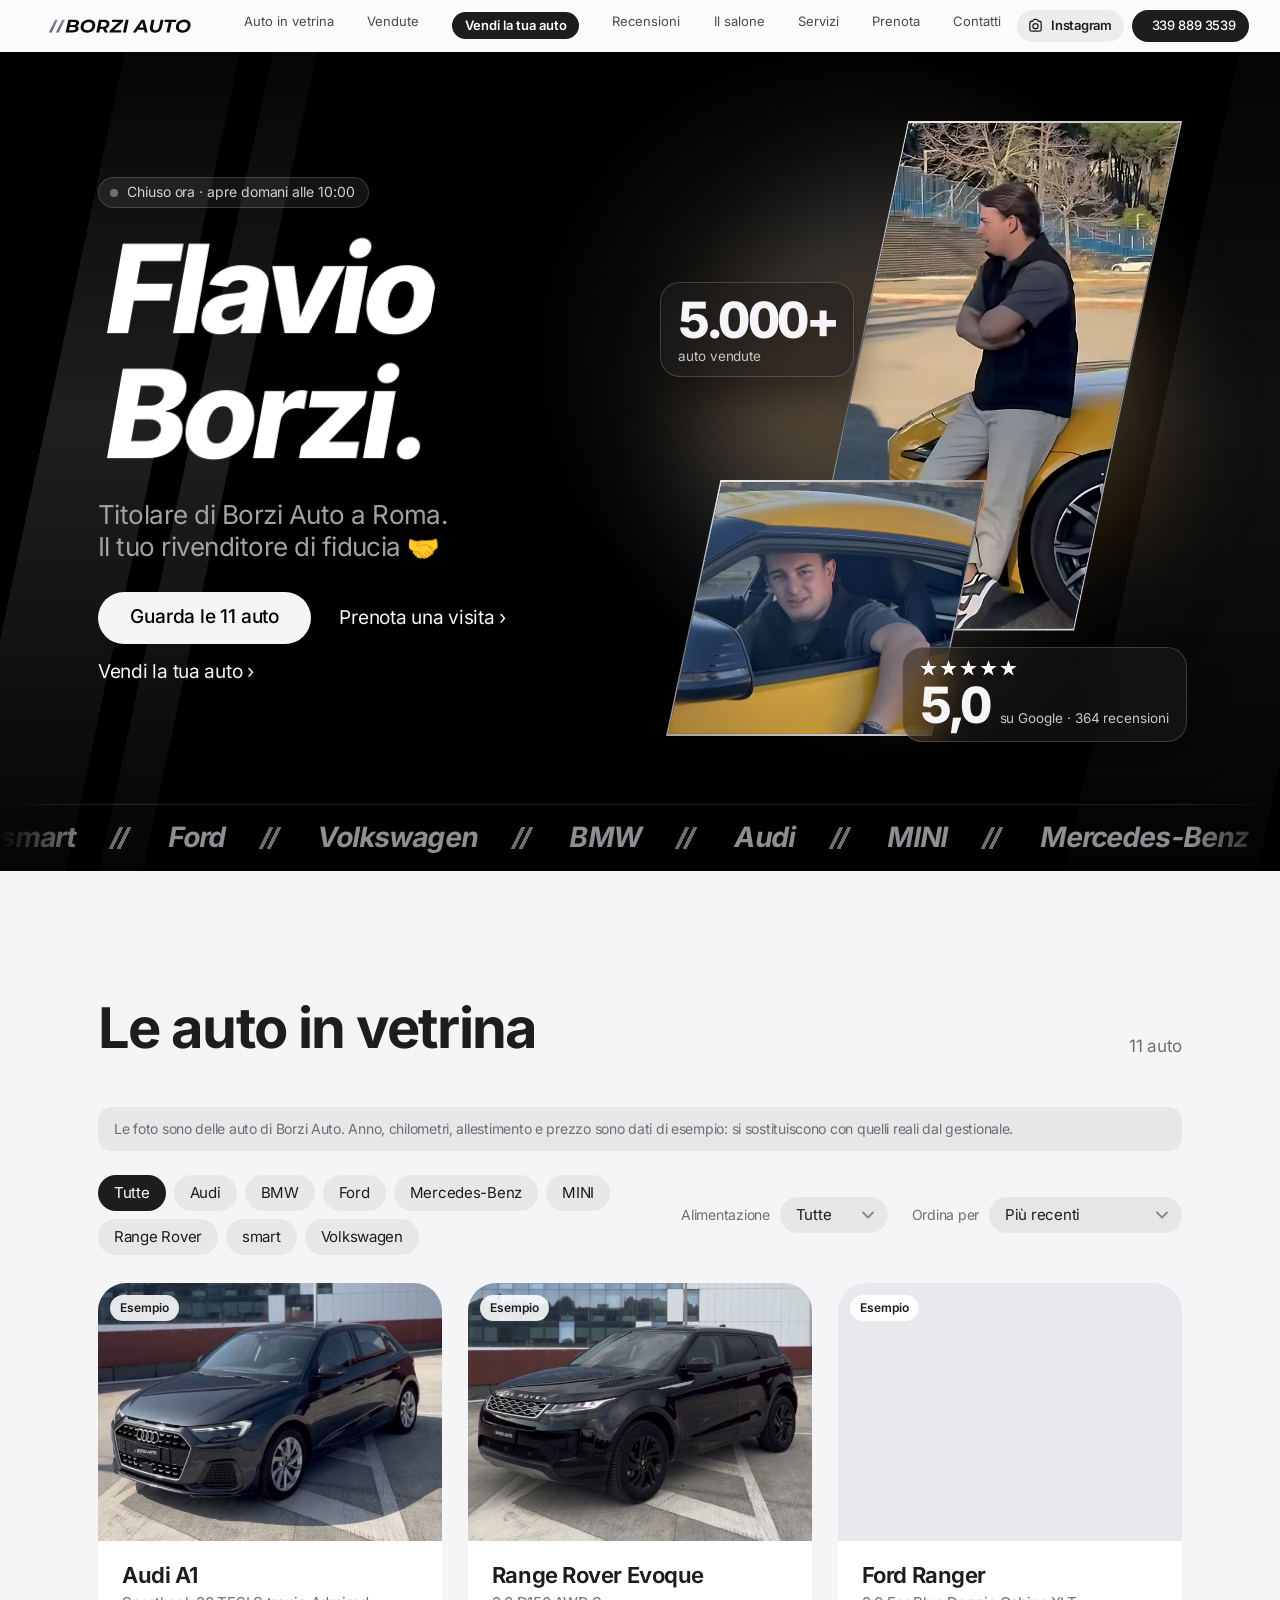
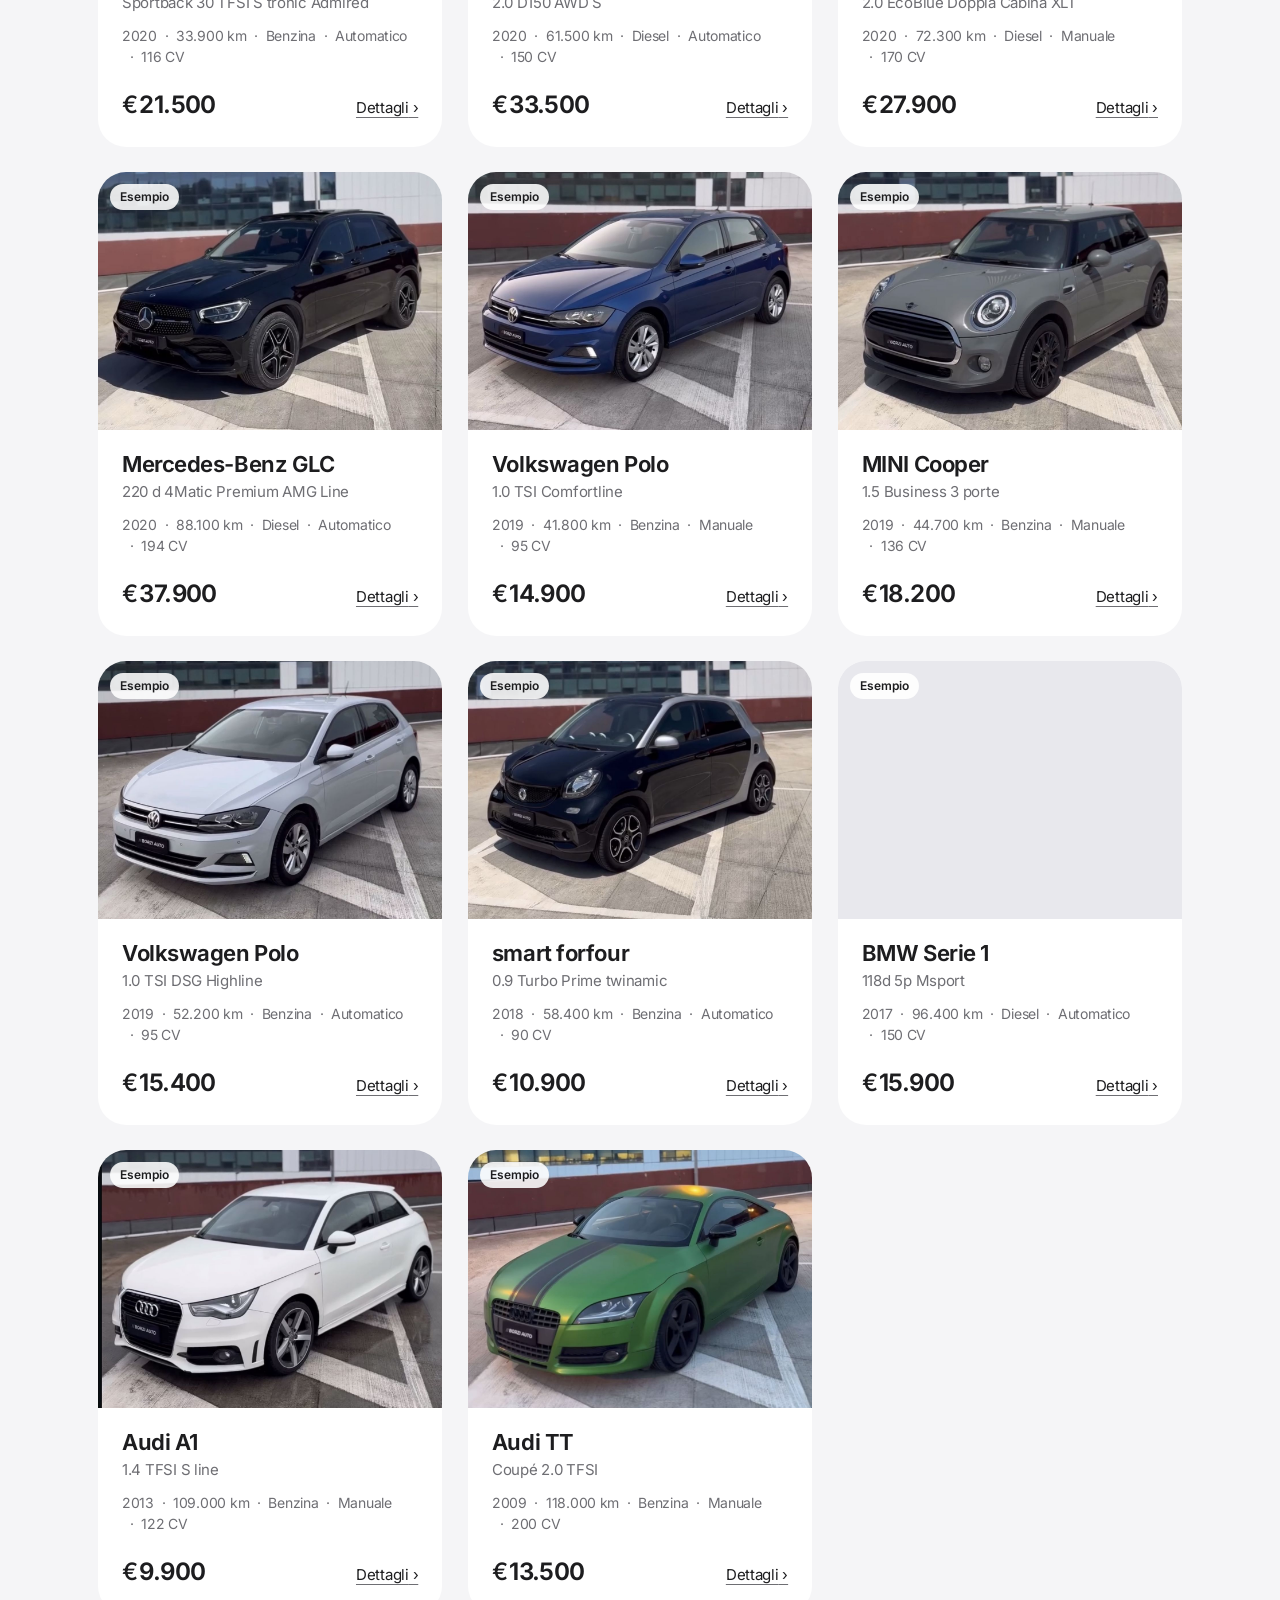
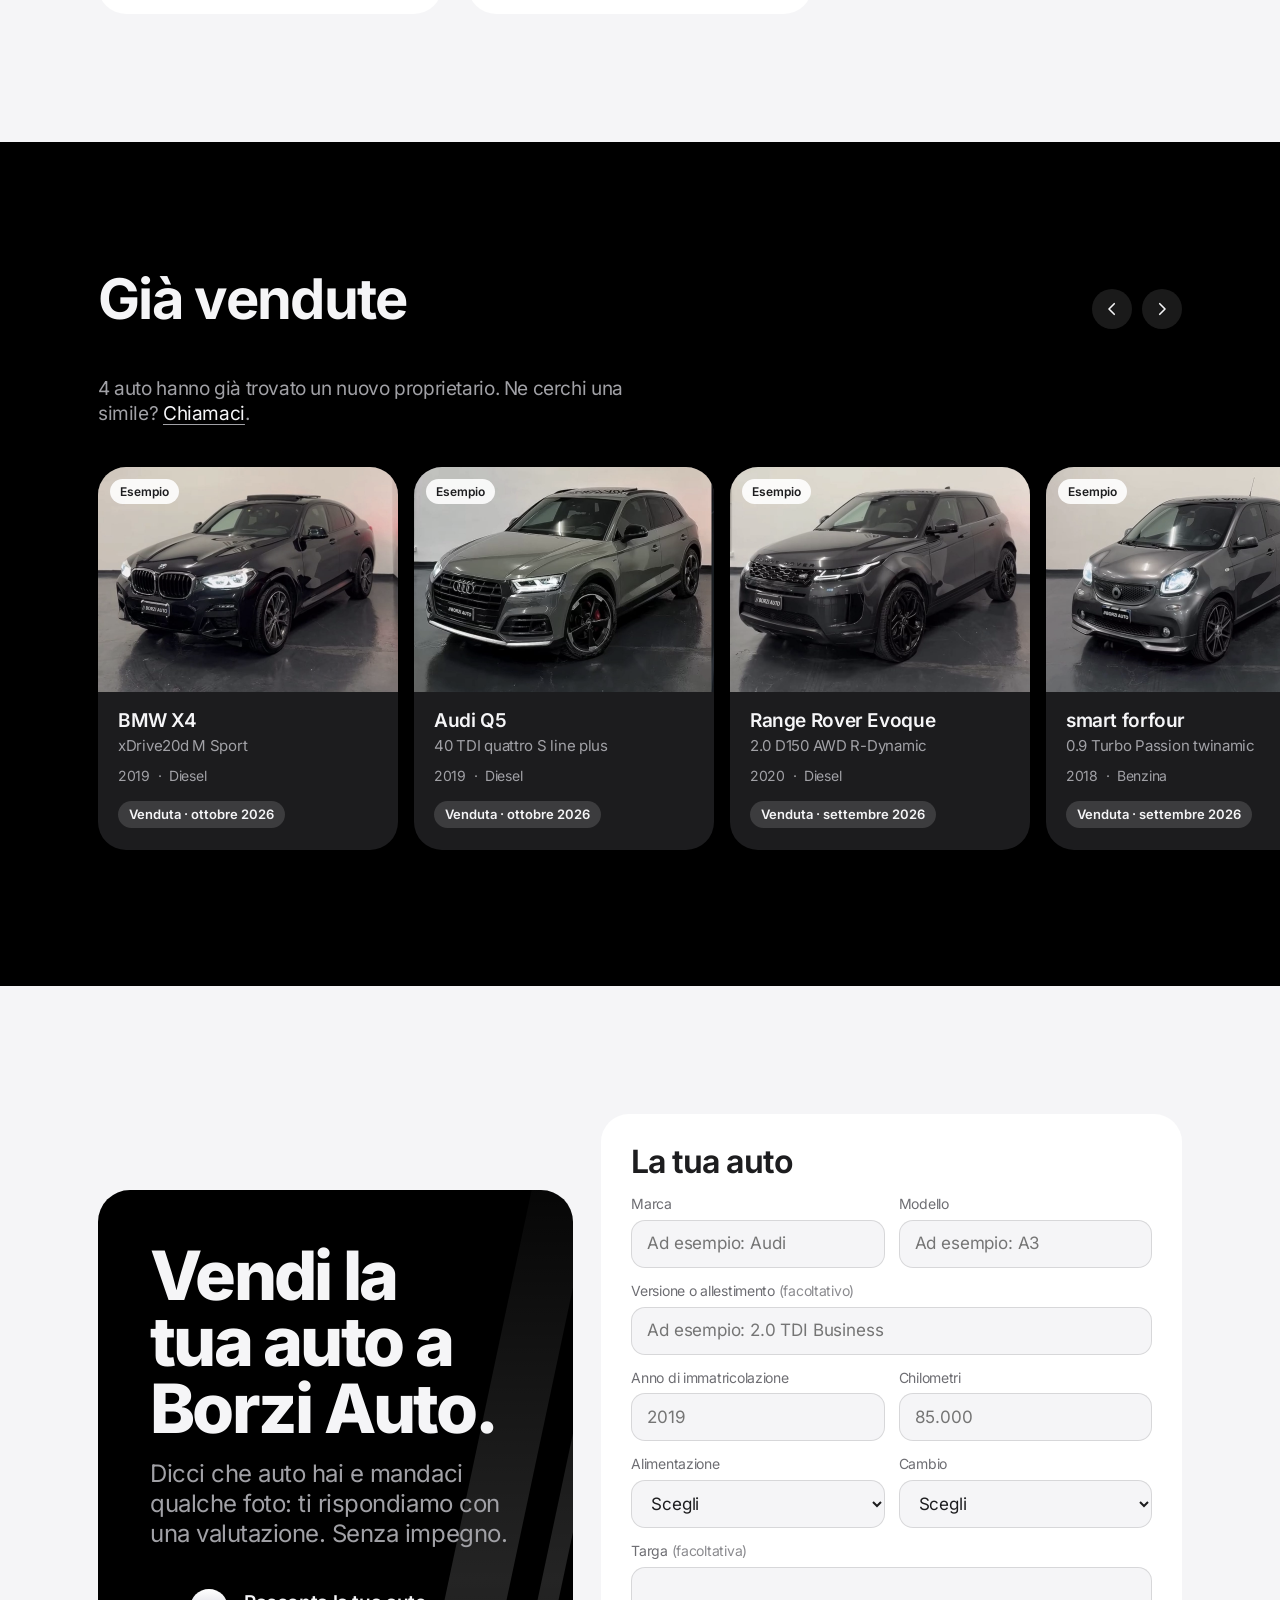
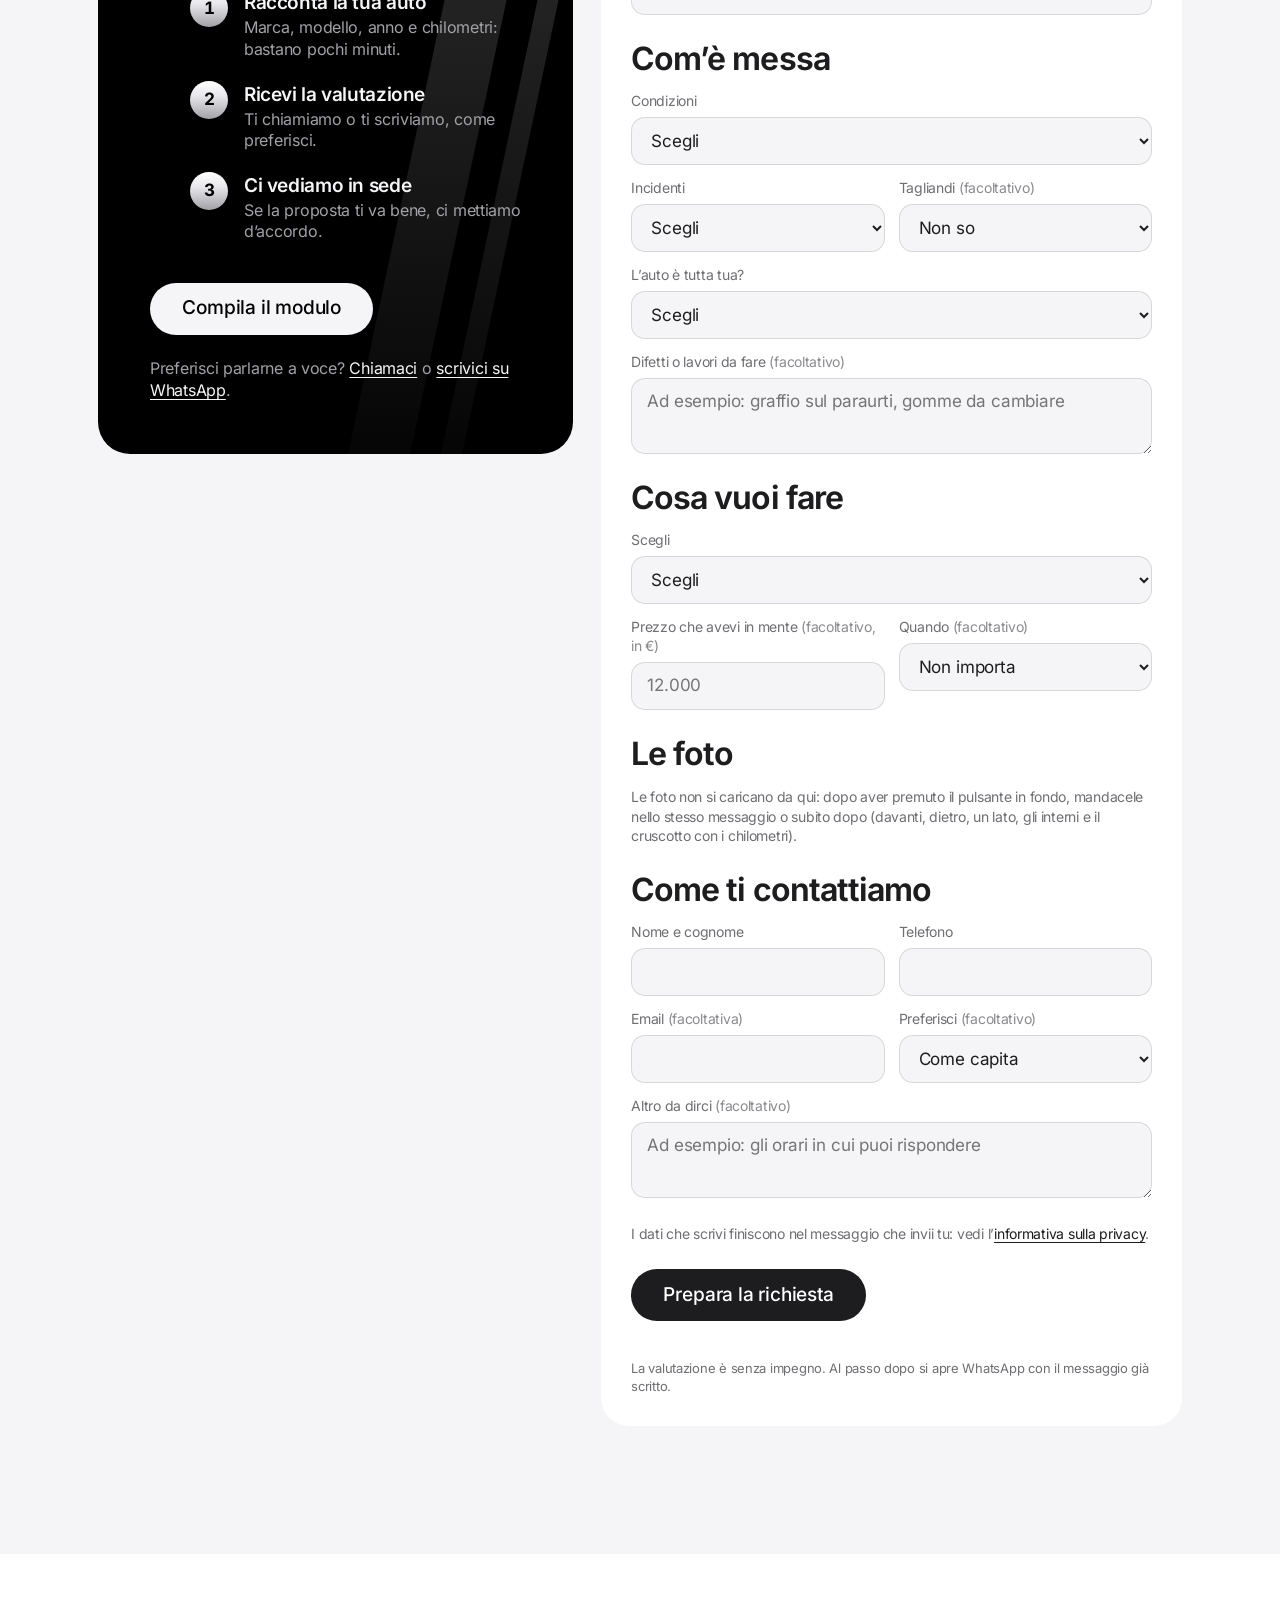
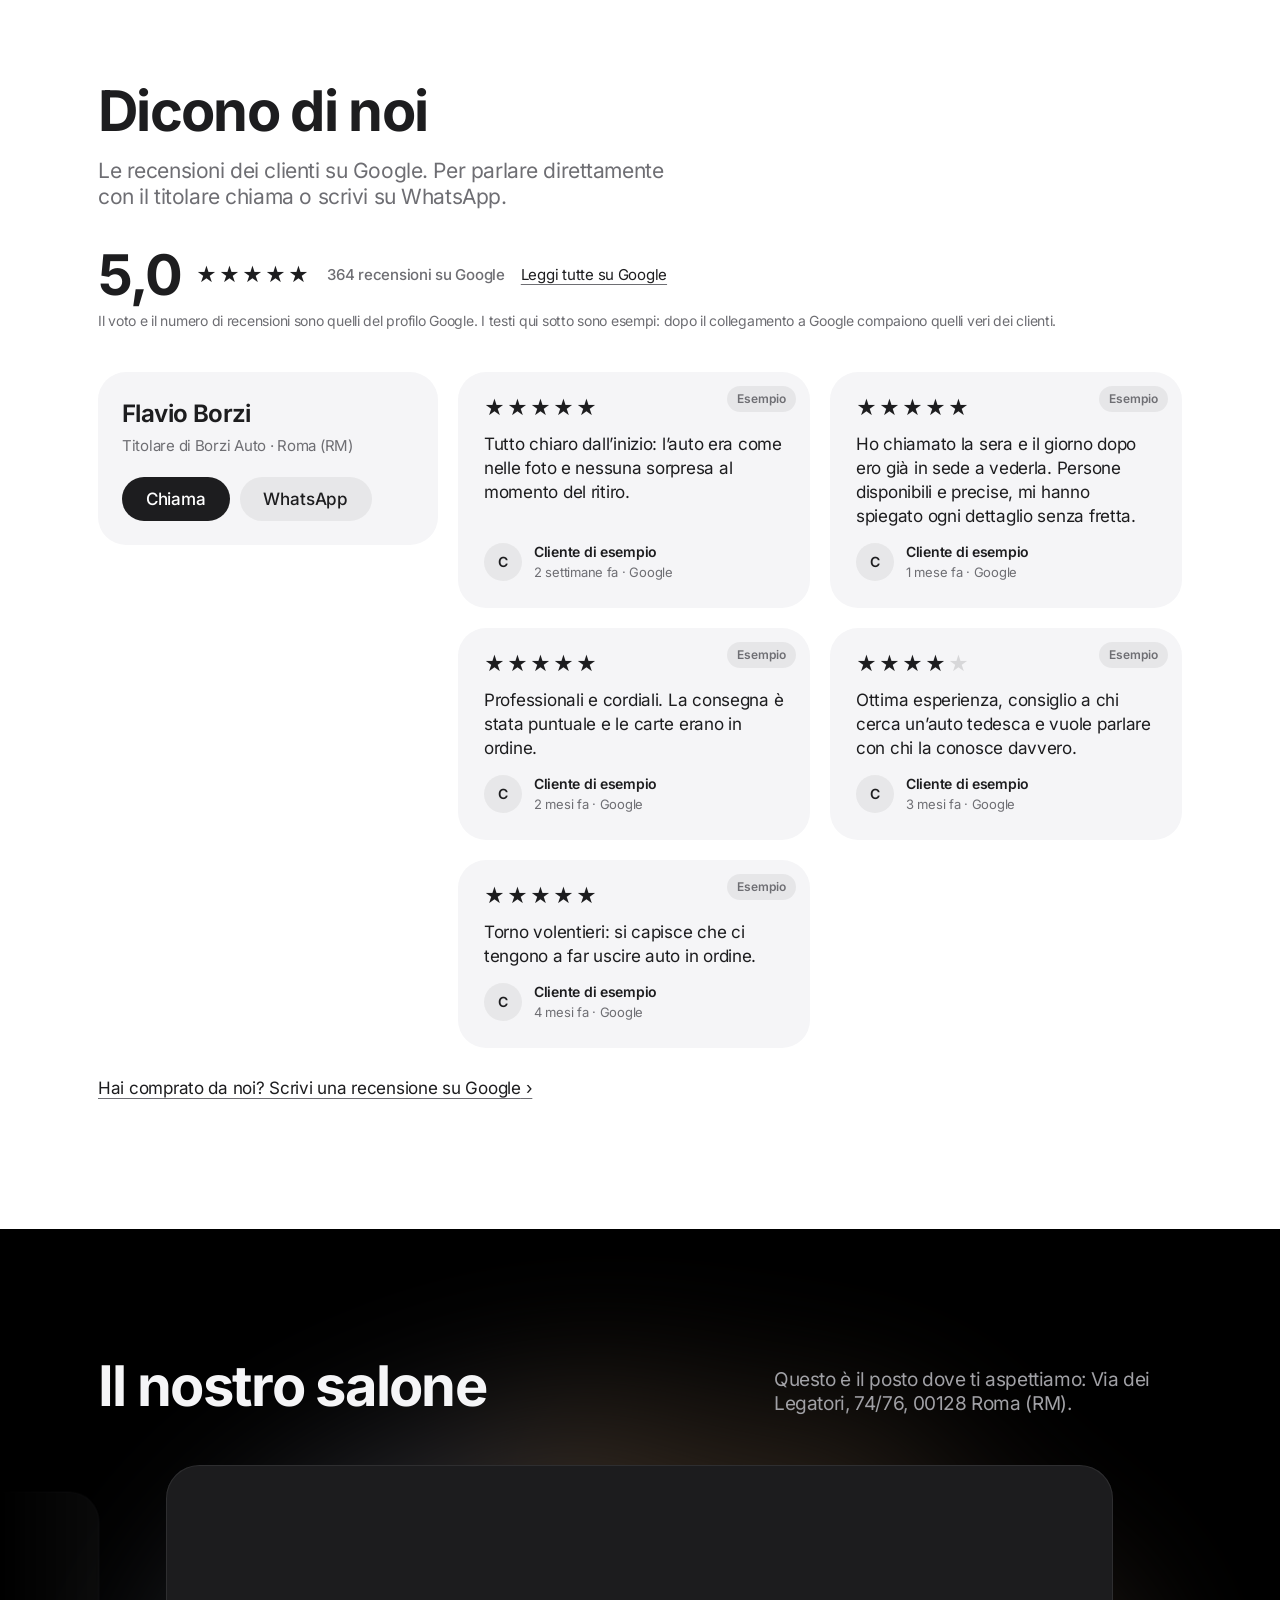
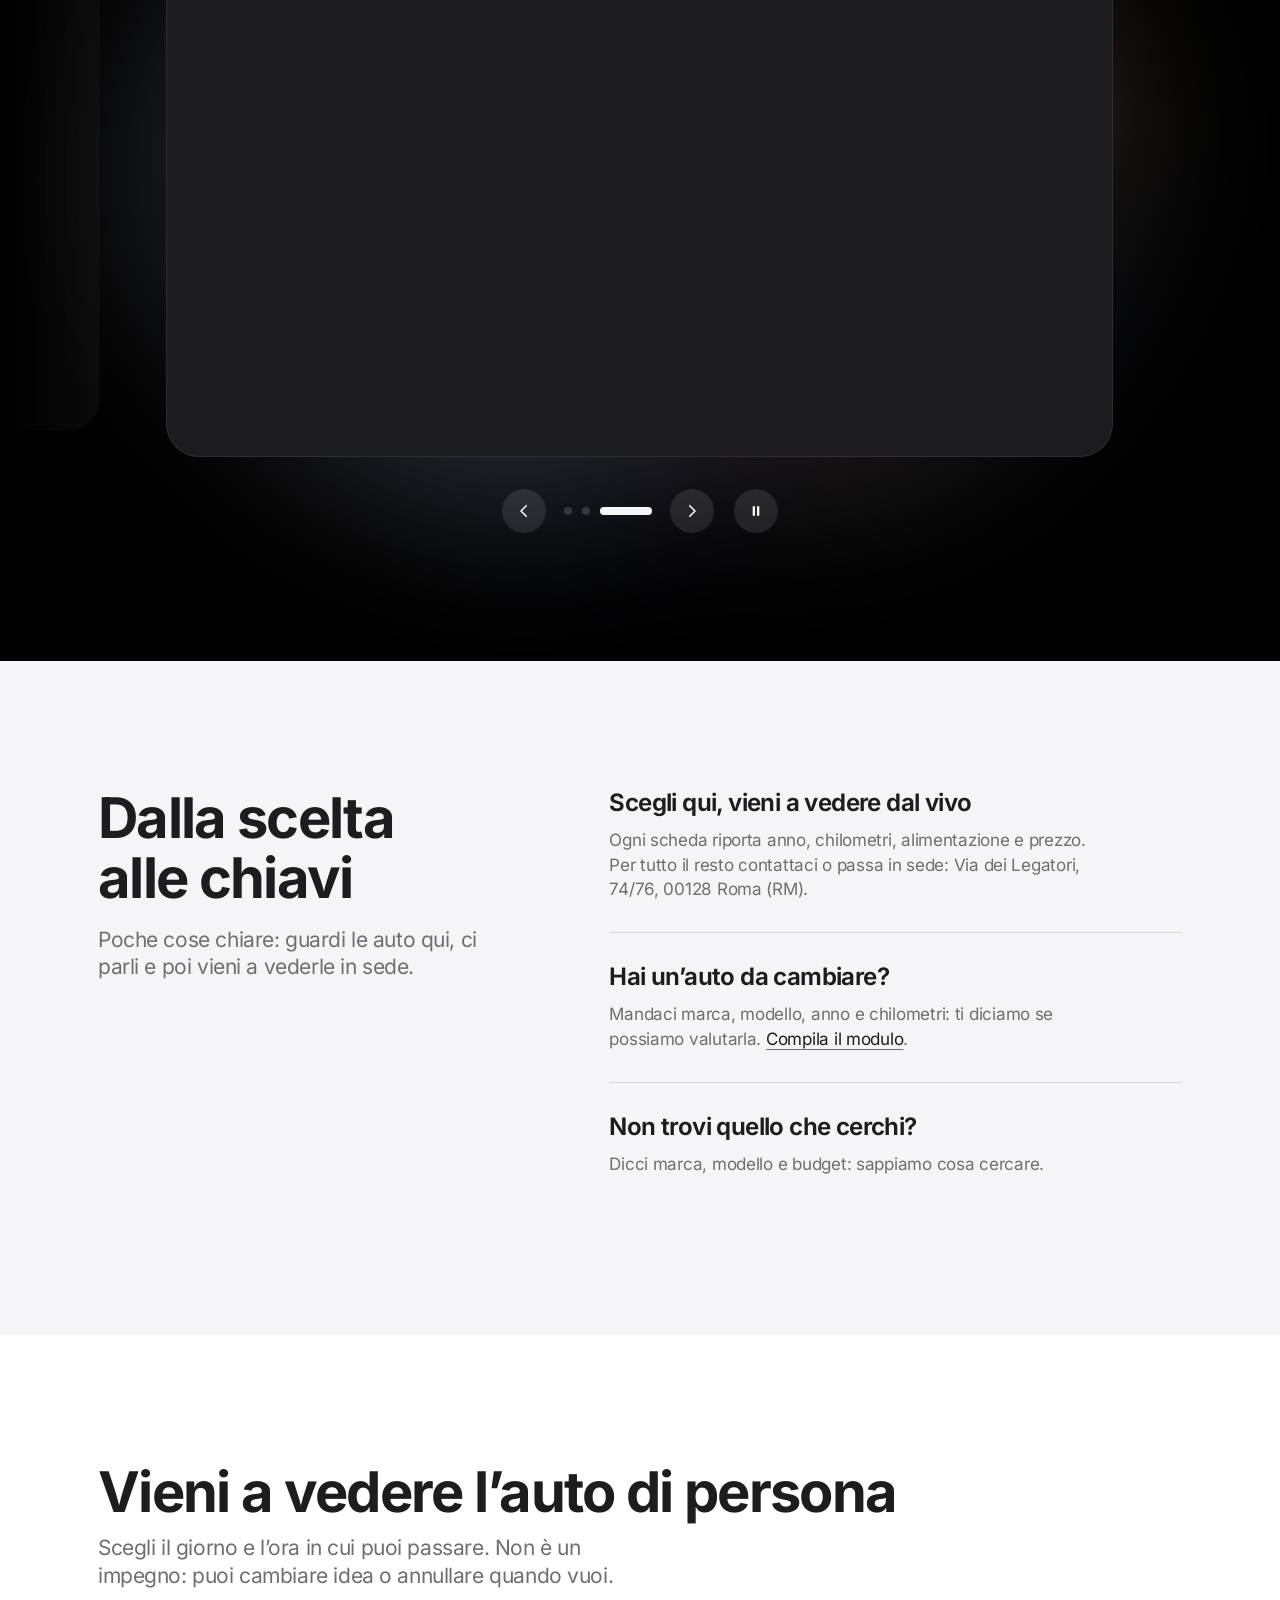
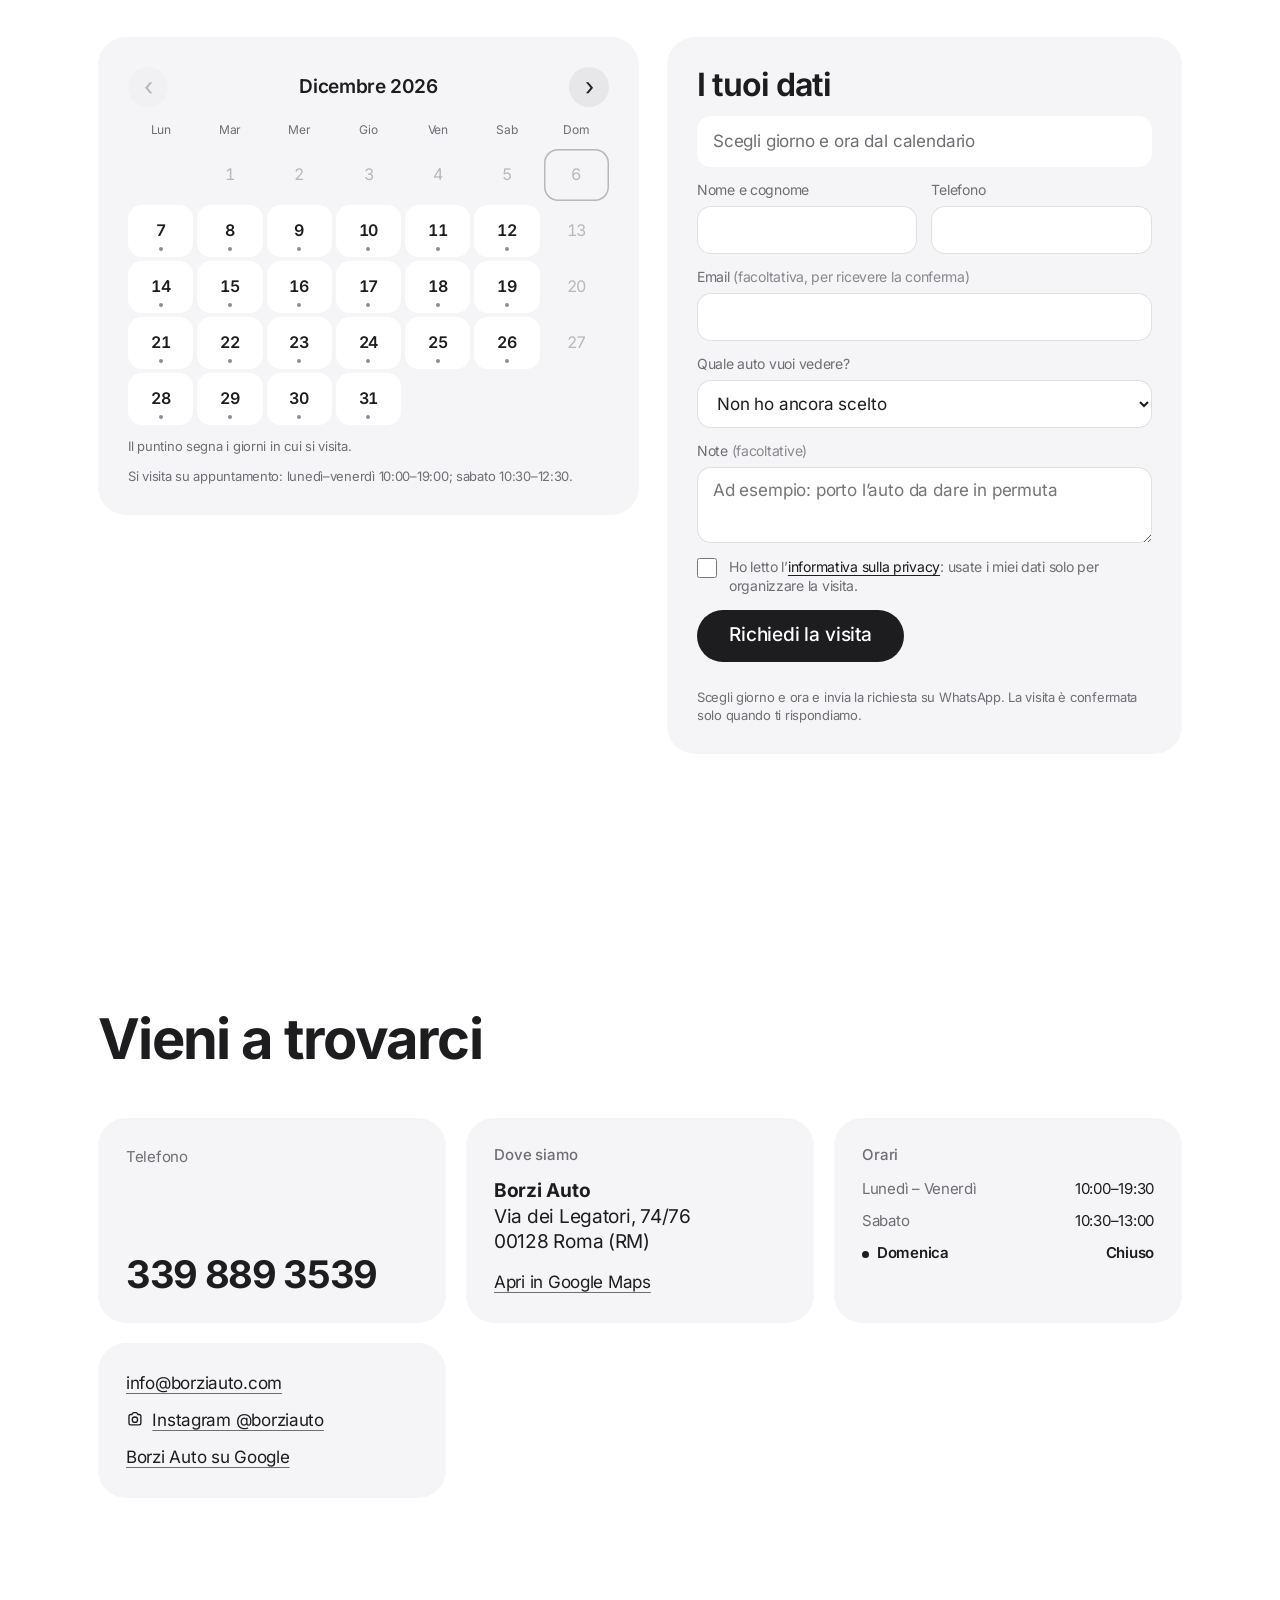
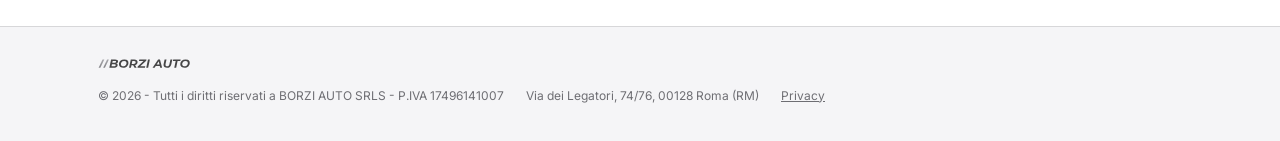
==== commit 0c234146: "Sito: tolta la frase "Guarda le auto in vetrina…" dalla prima schermata; Instagram con scritta e voc" ====
--- a/public/index.html
+++ b/public/index.html
@@ -40,7 +40,7 @@
     <a href="#contatti">Contatti</a>
   </nav>
   <div class="top-az">
-    <a class="ig-btn" data-se="instagram" data-h="instagram" data-label="instagramTesto" href="#contatti" target="_blank" rel="noopener" aria-label="Instagram" hidden><svg class="ig-ic" viewBox="0 0 24 24" width="17" height="17" aria-hidden="true" focusable="false"><path fill="none" stroke="currentColor" stroke-width="1.8" stroke-linecap="round" stroke-linejoin="round" d="M4 8.5A2.5 2.5 0 0 1 6.5 6h1.6l1.1-1.7A1.5 1.5 0 0 1 10.5 3.5h3a1.5 1.5 0 0 1 1.3.8L15.9 6h1.6A2.5 2.5 0 0 1 20 8.5v9a2.5 2.5 0 0 1-2.5 2.5h-11A2.5 2.5 0 0 1 4 17.5z"/><circle cx="12" cy="13" r="3.6" fill="none" stroke="currentColor" stroke-width="1.8"/></svg></a>
+    <a class="ig-btn" data-se="instagram" data-h="instagram" data-label="instagramTesto" href="#contatti" target="_blank" rel="noopener" aria-label="Instagram" hidden><svg class="ig-ic" viewBox="0 0 24 24" width="17" height="17" aria-hidden="true" focusable="false"><path fill="none" stroke="currentColor" stroke-width="1.8" stroke-linecap="round" stroke-linejoin="round" d="M4 8.5A2.5 2.5 0 0 1 6.5 6h1.6l1.1-1.7A1.5 1.5 0 0 1 10.5 3.5h3a1.5 1.5 0 0 1 1.3.8L15.9 6h1.6A2.5 2.5 0 0 1 20 8.5v9a2.5 2.5 0 0 1-2.5 2.5h-11A2.5 2.5 0 0 1 4 17.5z"/><circle cx="12" cy="13" r="3.6" fill="none" stroke="currentColor" stroke-width="1.8"/></svg><span class="ig-t">Instagram</span></a>
     <a class="btn btn-primary btn-call" data-se="tel" data-h="tel" href="#contatti" hidden><svg viewBox="0 0 24 24" width="16" height="16" aria-hidden="true"><path fill="currentColor" d="M6.6 10.8a15.2 15.2 0 0 0 6.6 6.6l2.2-2.2a1 1 0 0 1 1-.25 11.4 11.4 0 0 0 3.6.57 1 1 0 0 1 1 1V20a1 1 0 0 1-1 1A17 17 0 0 1 3 4a1 1 0 0 1 1-1h3.5a1 1 0 0 1 1 1c0 1.25.2 2.45.57 3.57a1 1 0 0 1-.25 1z"/></svg><span class="call-num" data-t="tel"></span><span class="call-lbl">Chiama</span></a>
   </div>
   <details class="menu">
@@ -54,6 +54,7 @@
       <a href="#servizi">Servizi</a>
       <a href="#prenota" data-modulo="visite" hidden>Prenota una visita</a>
       <a href="#contatti">Contatti</a>
+      <a class="ig-menu" data-se="instagram" data-h="instagram" href="#contatti" target="_blank" rel="noopener" hidden><svg class="ig-ic" viewBox="0 0 24 24" width="26" height="26" aria-hidden="true" focusable="false"><path fill="none" stroke="currentColor" stroke-width="1.8" stroke-linecap="round" stroke-linejoin="round" d="M4 8.5A2.5 2.5 0 0 1 6.5 6h1.6l1.1-1.7A1.5 1.5 0 0 1 10.5 3.5h3a1.5 1.5 0 0 1 1.3.8L15.9 6h1.6A2.5 2.5 0 0 1 20 8.5v9a2.5 2.5 0 0 1-2.5 2.5h-11A2.5 2.5 0 0 1 4 17.5z"/><circle cx="12" cy="13" r="3.6" fill="none" stroke="currentColor" stroke-width="1.8"/></svg><span data-t="instagramTesto"></span></a>
     </nav>
   </details>
 </header>
@@ -68,7 +69,7 @@
     <div class="hero-copy">
       <p class="hero-open" id="hero-open" hidden><i aria-hidden="true"></i><span></span></p>
       <h1 id="titolo"><span class="hl"><span id="h-n1">Flavio</span></span> <span class="hl"><span id="h-n2">Borzi.</span></span></h1>
-      <p class="lead"><span id="h-ruolo">Titolare</span> di <span data-t="nome">Borzi Auto</span><span data-se="citta" hidden> a <span data-t="citta"></span></span>. Il&nbsp;tuo rivenditore di&nbsp;fiducia&nbsp;<span aria-hidden="true">🤝</span> Guarda le auto in vetrina, poi vieni a vederle da vicino.</p>
+      <p class="lead"><span id="h-ruolo">Titolare</span> di <span data-t="nome">Borzi Auto</span><span data-se="citta" hidden> a <span data-t="citta"></span></span>. Il&nbsp;tuo rivenditore di&nbsp;fiducia&nbsp;<span aria-hidden="true">🤝</span></p>
       <p class="cta">
         <a class="btn btn-primary btn-lg" id="hero-cta" href="#auto">Guarda le auto</a>
         <a class="link-arrow" id="hero-pren" data-modulo="visite" href="#prenota" hidden>Prenota una visita</a>
--- a/public/style.css
+++ b/public/style.css
@@ -70,6 +70,11 @@
 .ig-btn{display:inline-grid;place-items:center;flex:none;width:32px;height:32px;border-radius:50%;background:var(--fill);color:var(--fg);transition:background .2s,transform .2s}
 .ig-btn:hover{background:var(--fill-h)}
 .ig-btn:active{transform:scale(.94)}
+.ig-btn{text-decoration:none}
+.ig-t{display:none}
+@media (min-width:1241px){.ig-btn{display:inline-flex;gap:7px;width:auto;padding:0 .95em 0 .75em;border-radius:980px;font-size:13px;font-weight:600;white-space:nowrap}.ig-t{display:inline}}
+.menu nav a.ig-menu{display:flex;align-items:center;gap:12px}
+.menu nav a.ig-menu[hidden]{display:none}
 .links .ig-ic{width:1.05em;height:1.05em;margin-right:.5em;vertical-align:-.14em}
 .call-lbl{display:none}
 .menu{display:none;justify-self:end}
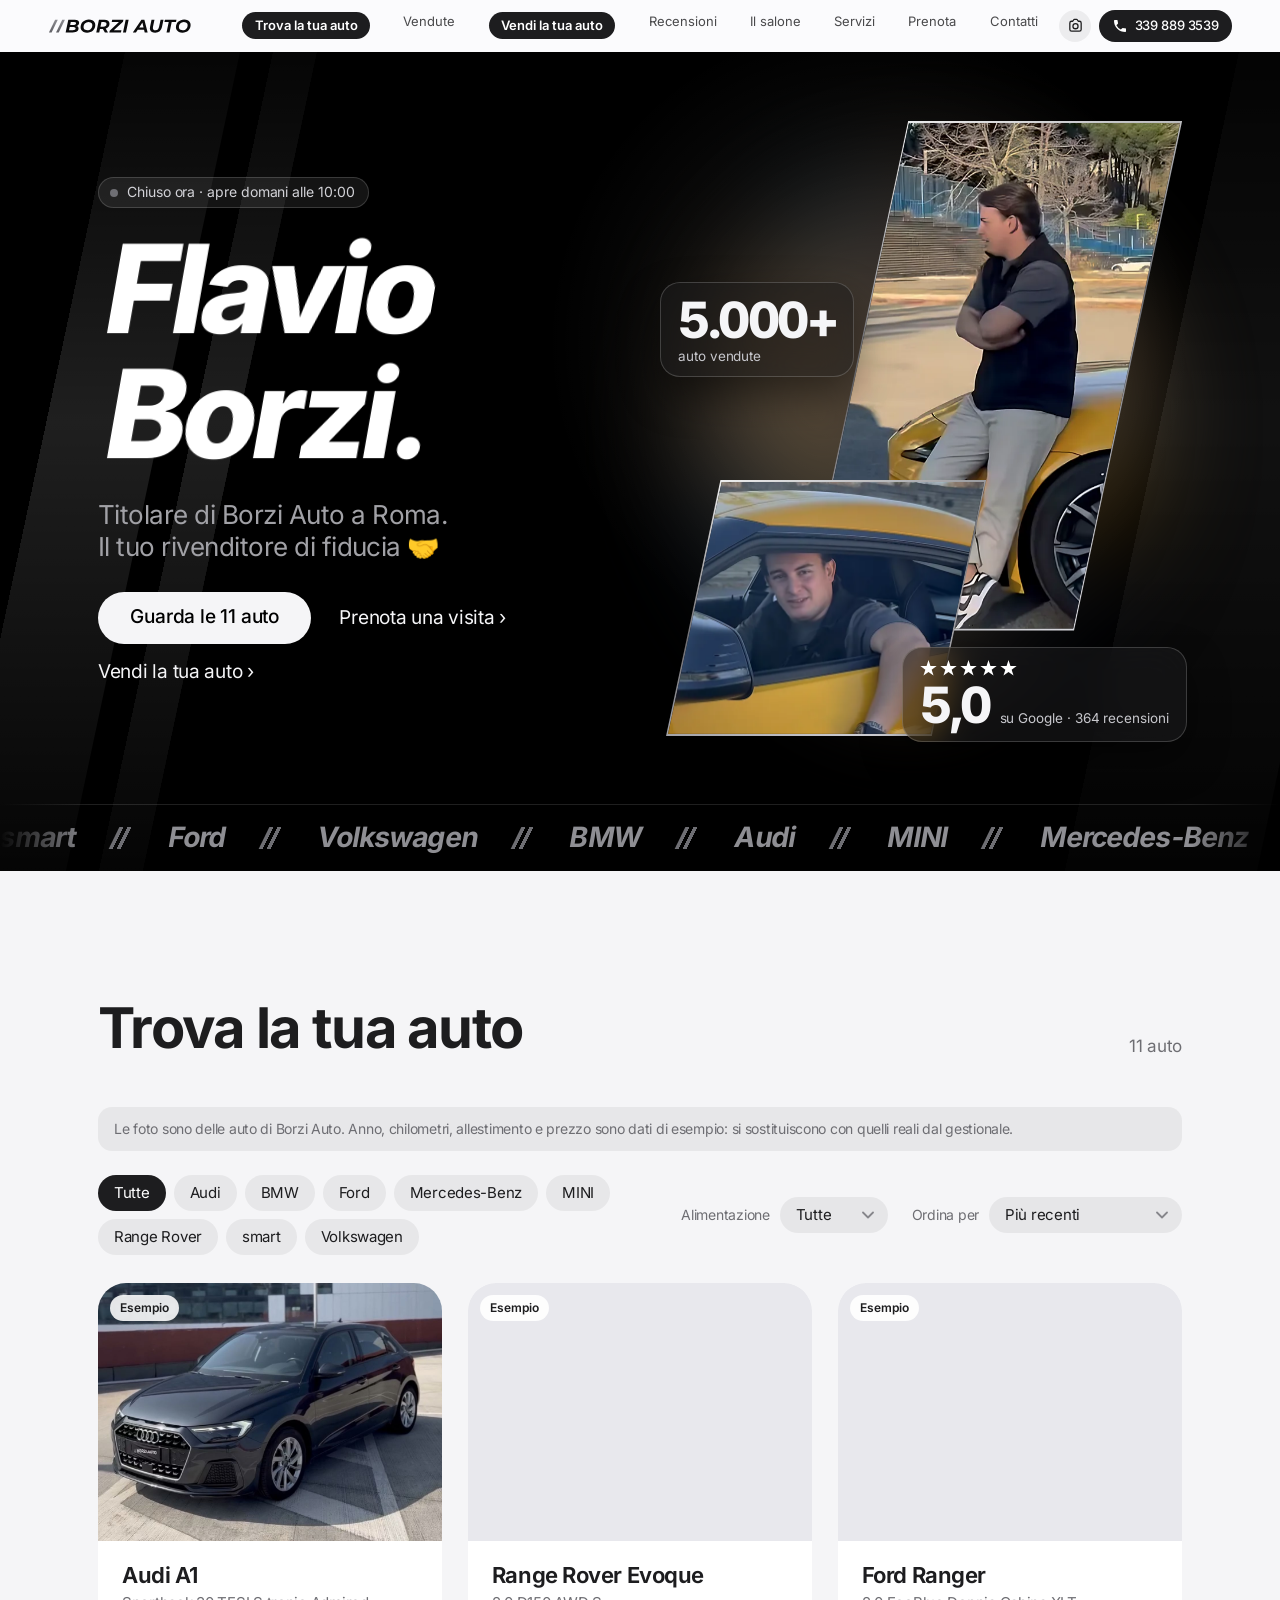
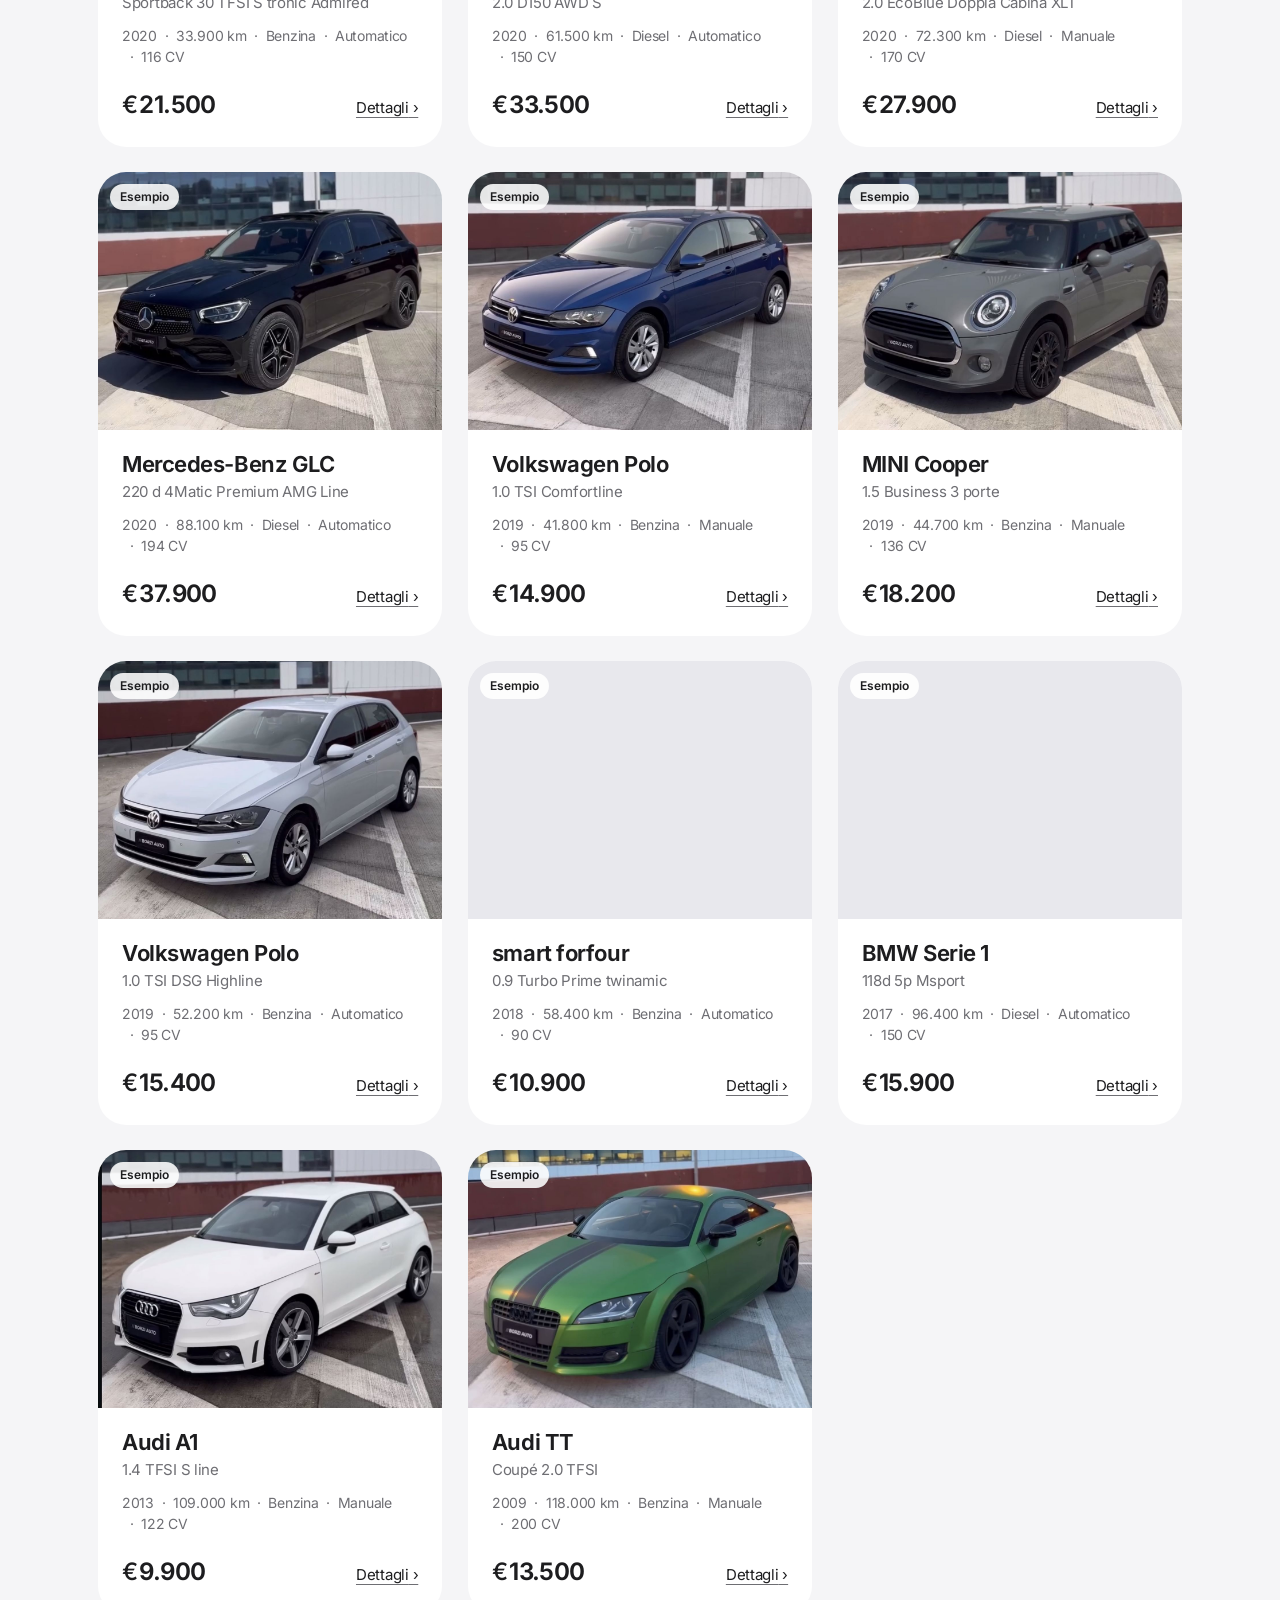
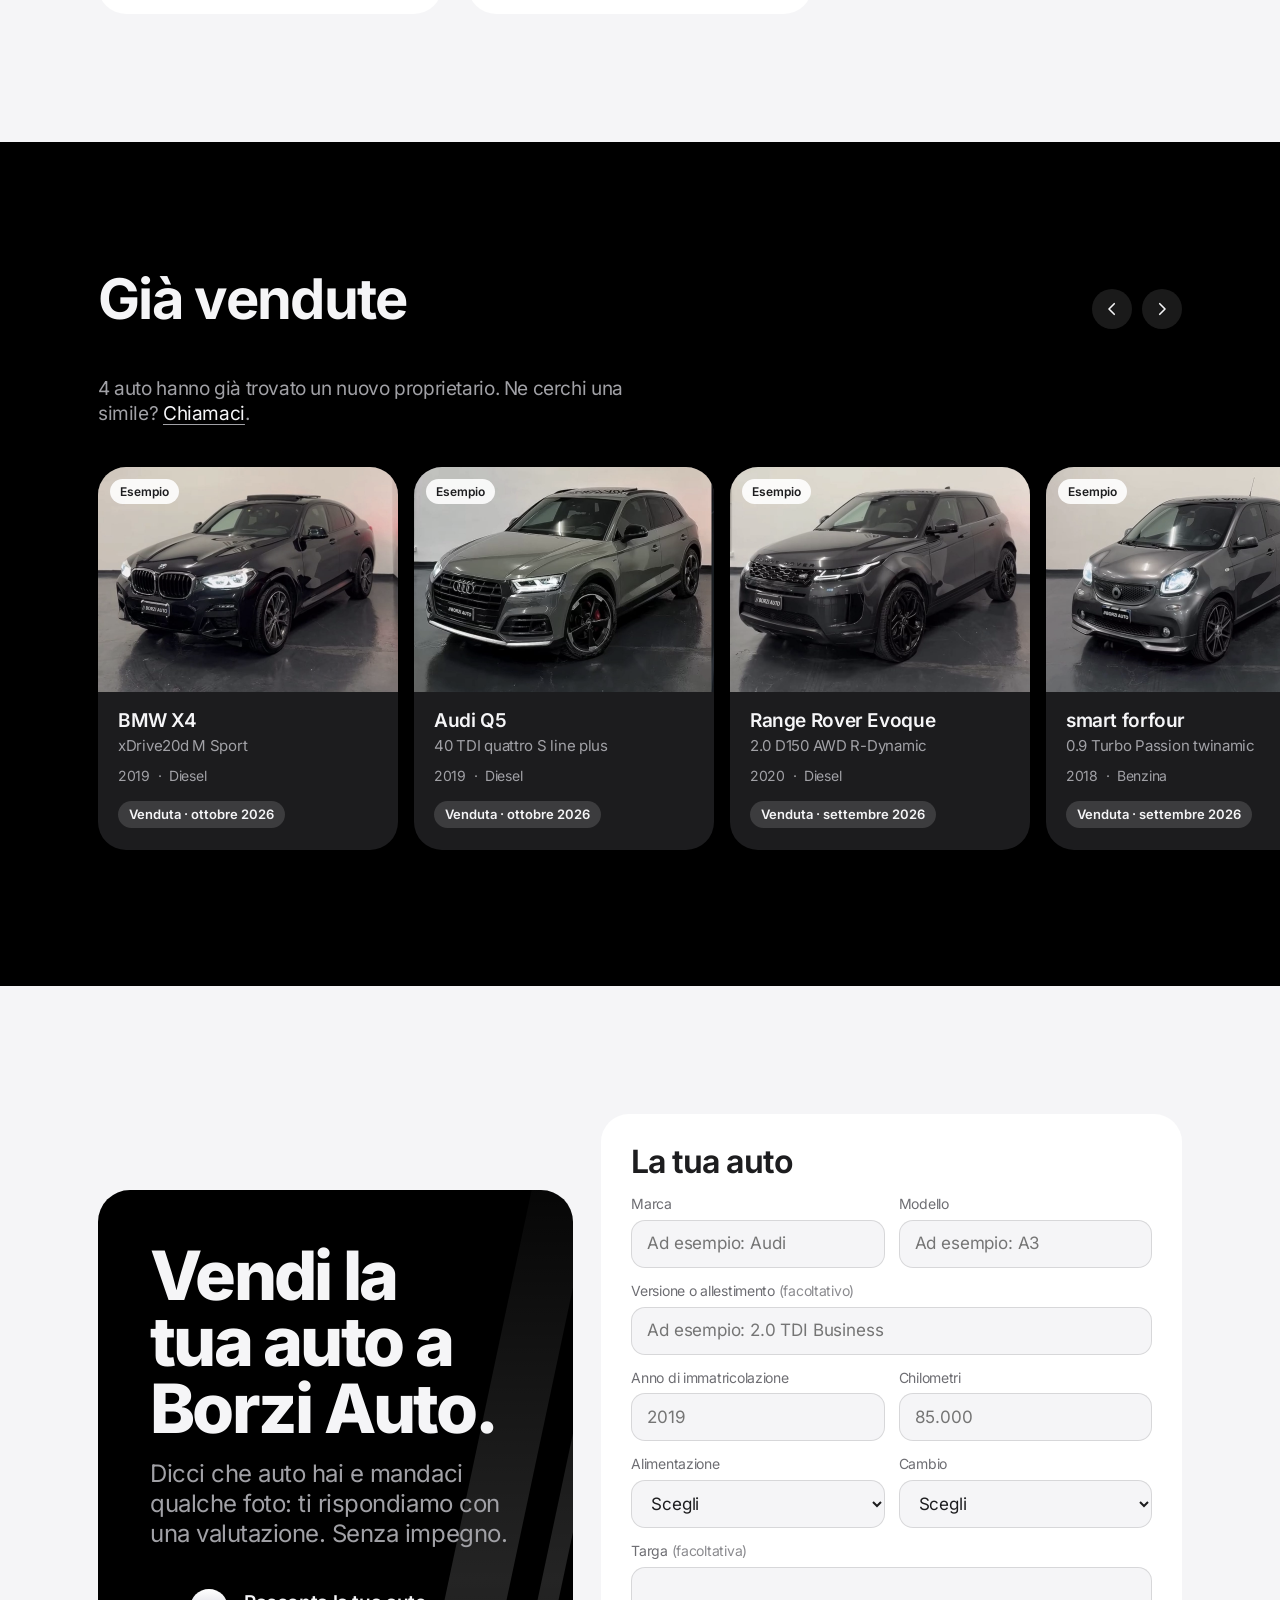
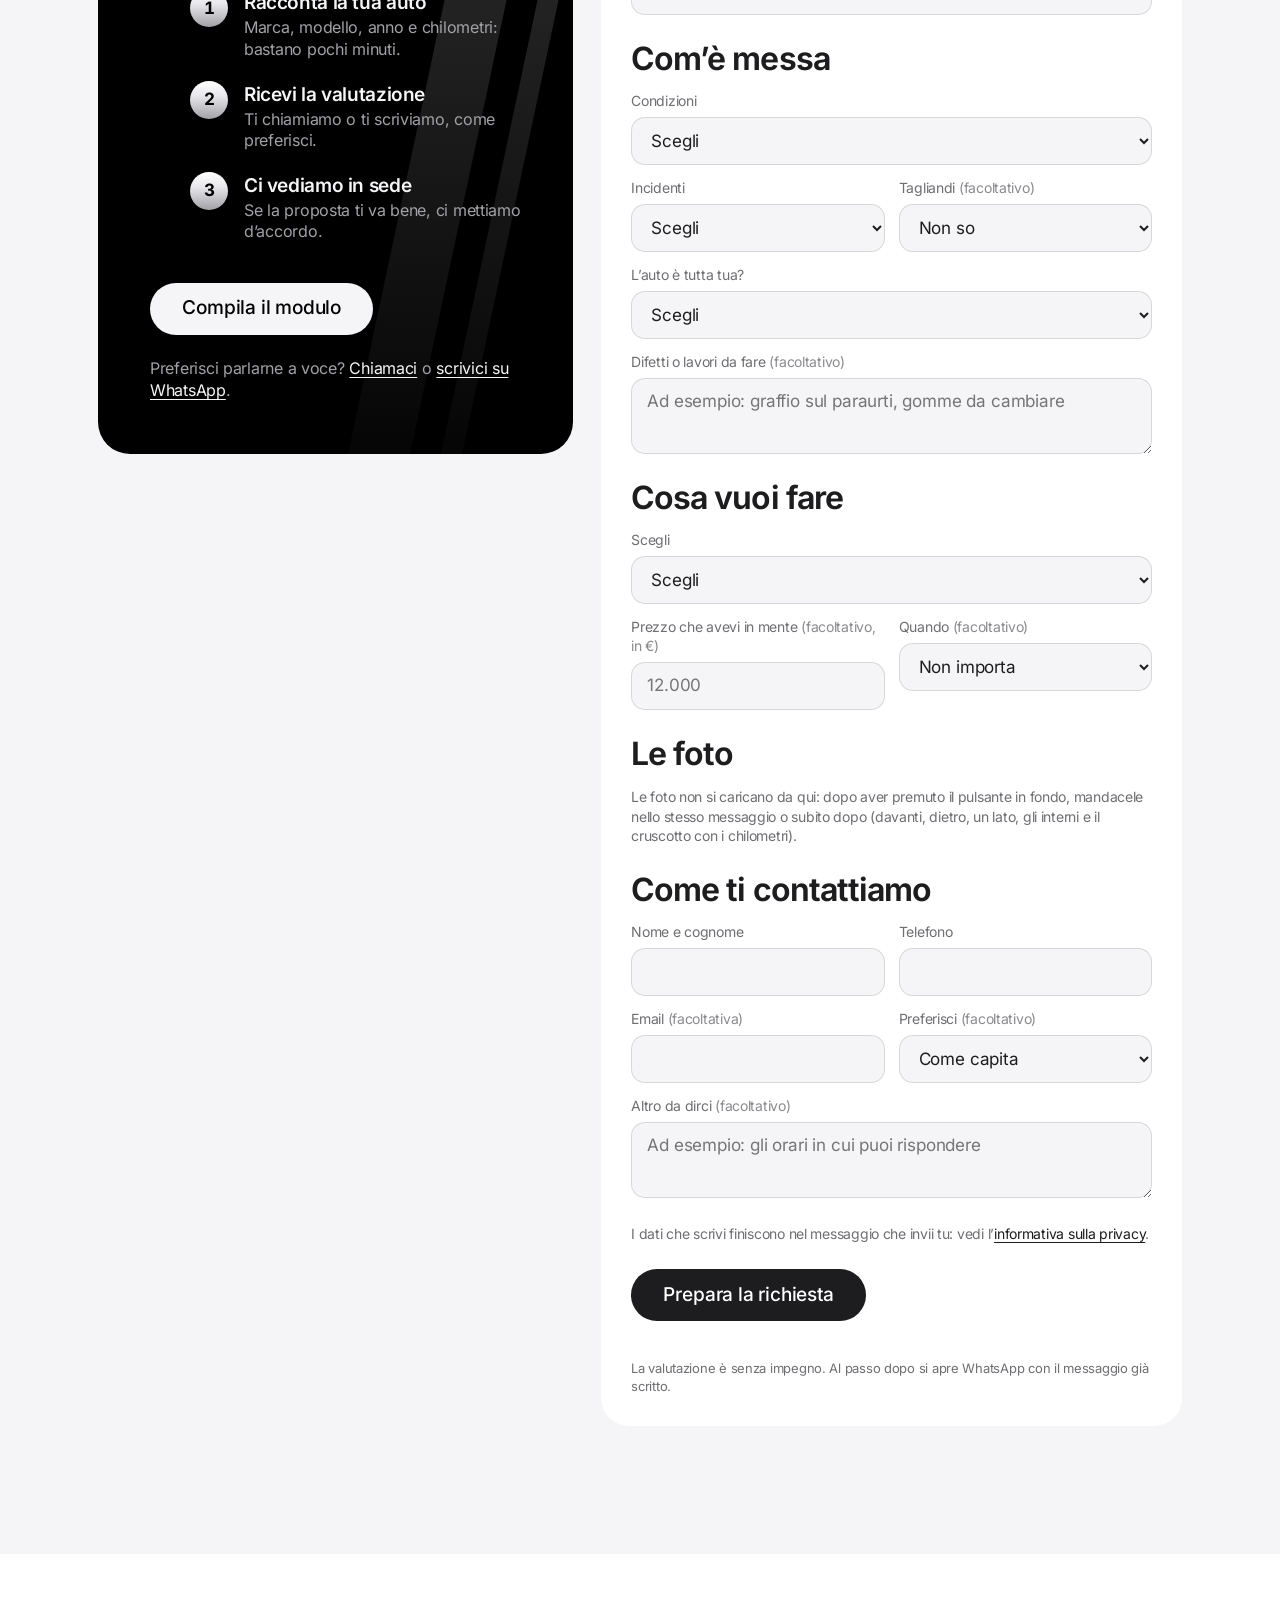
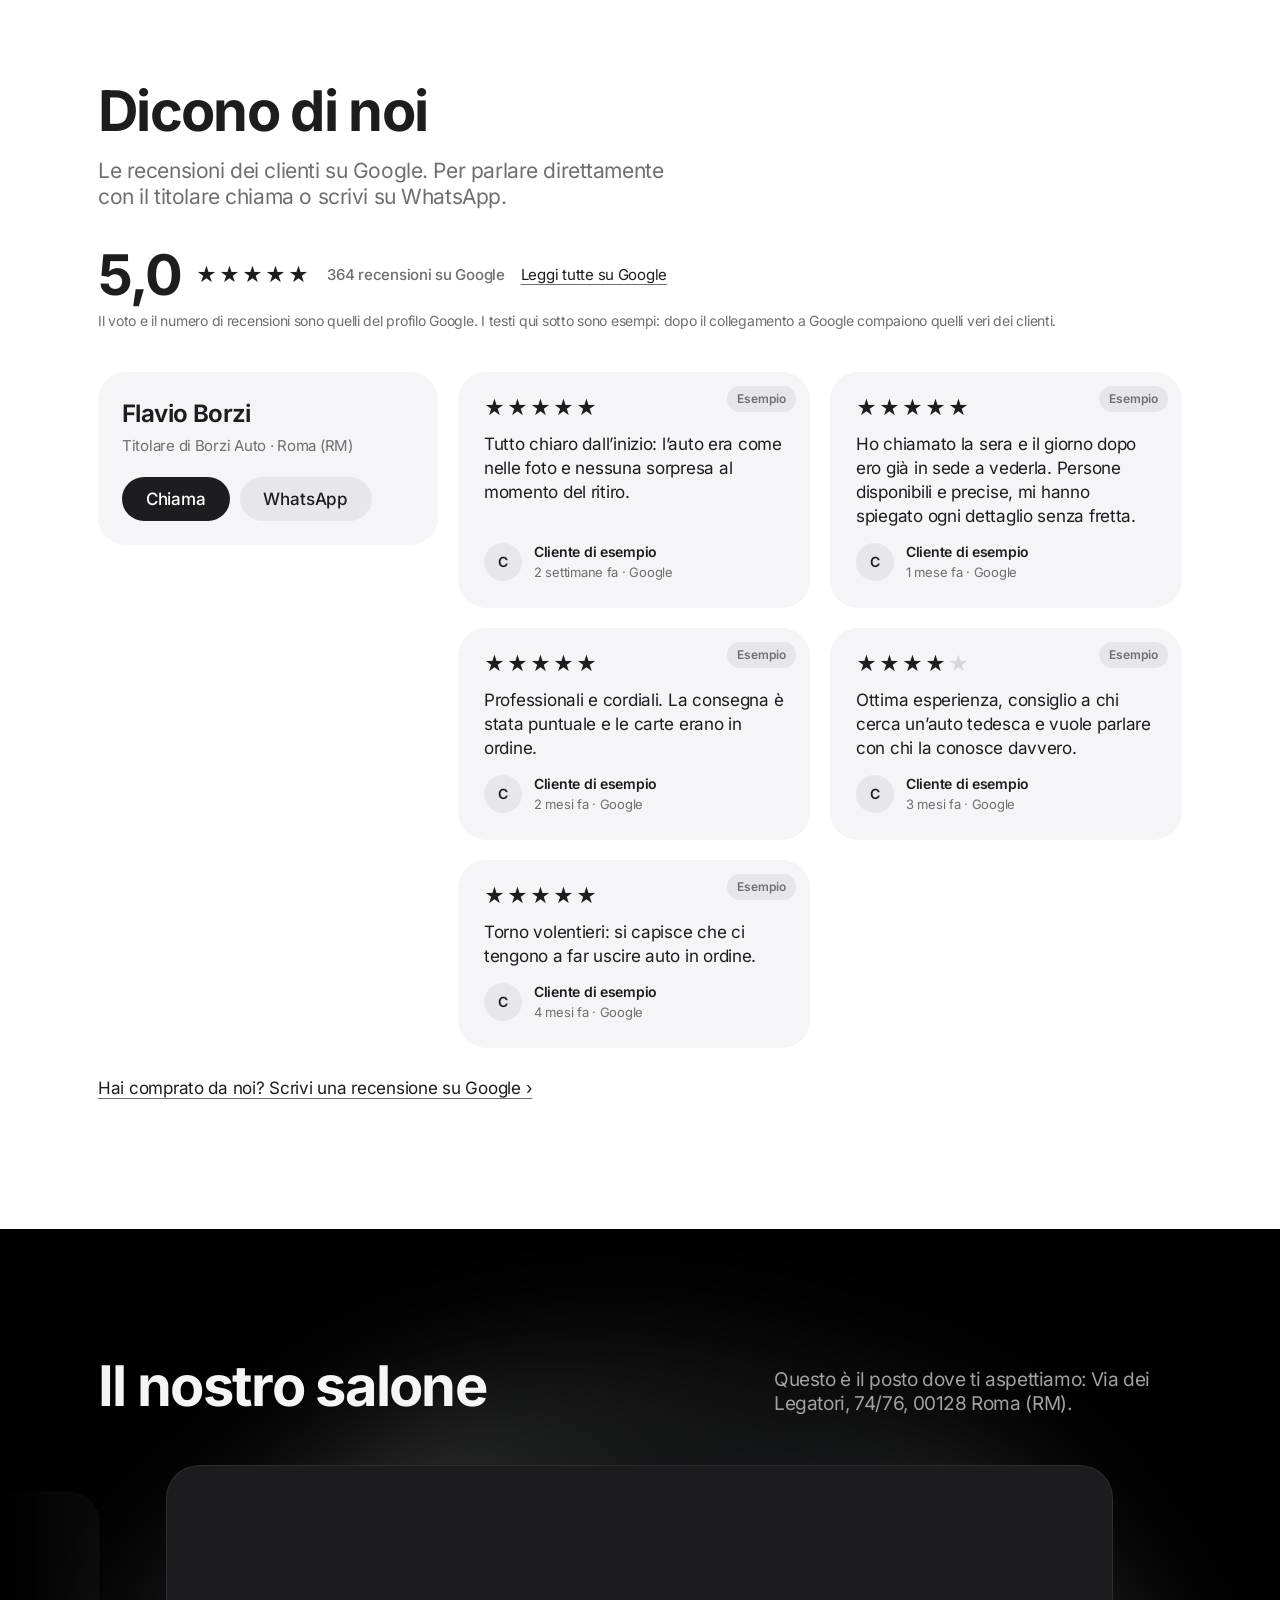
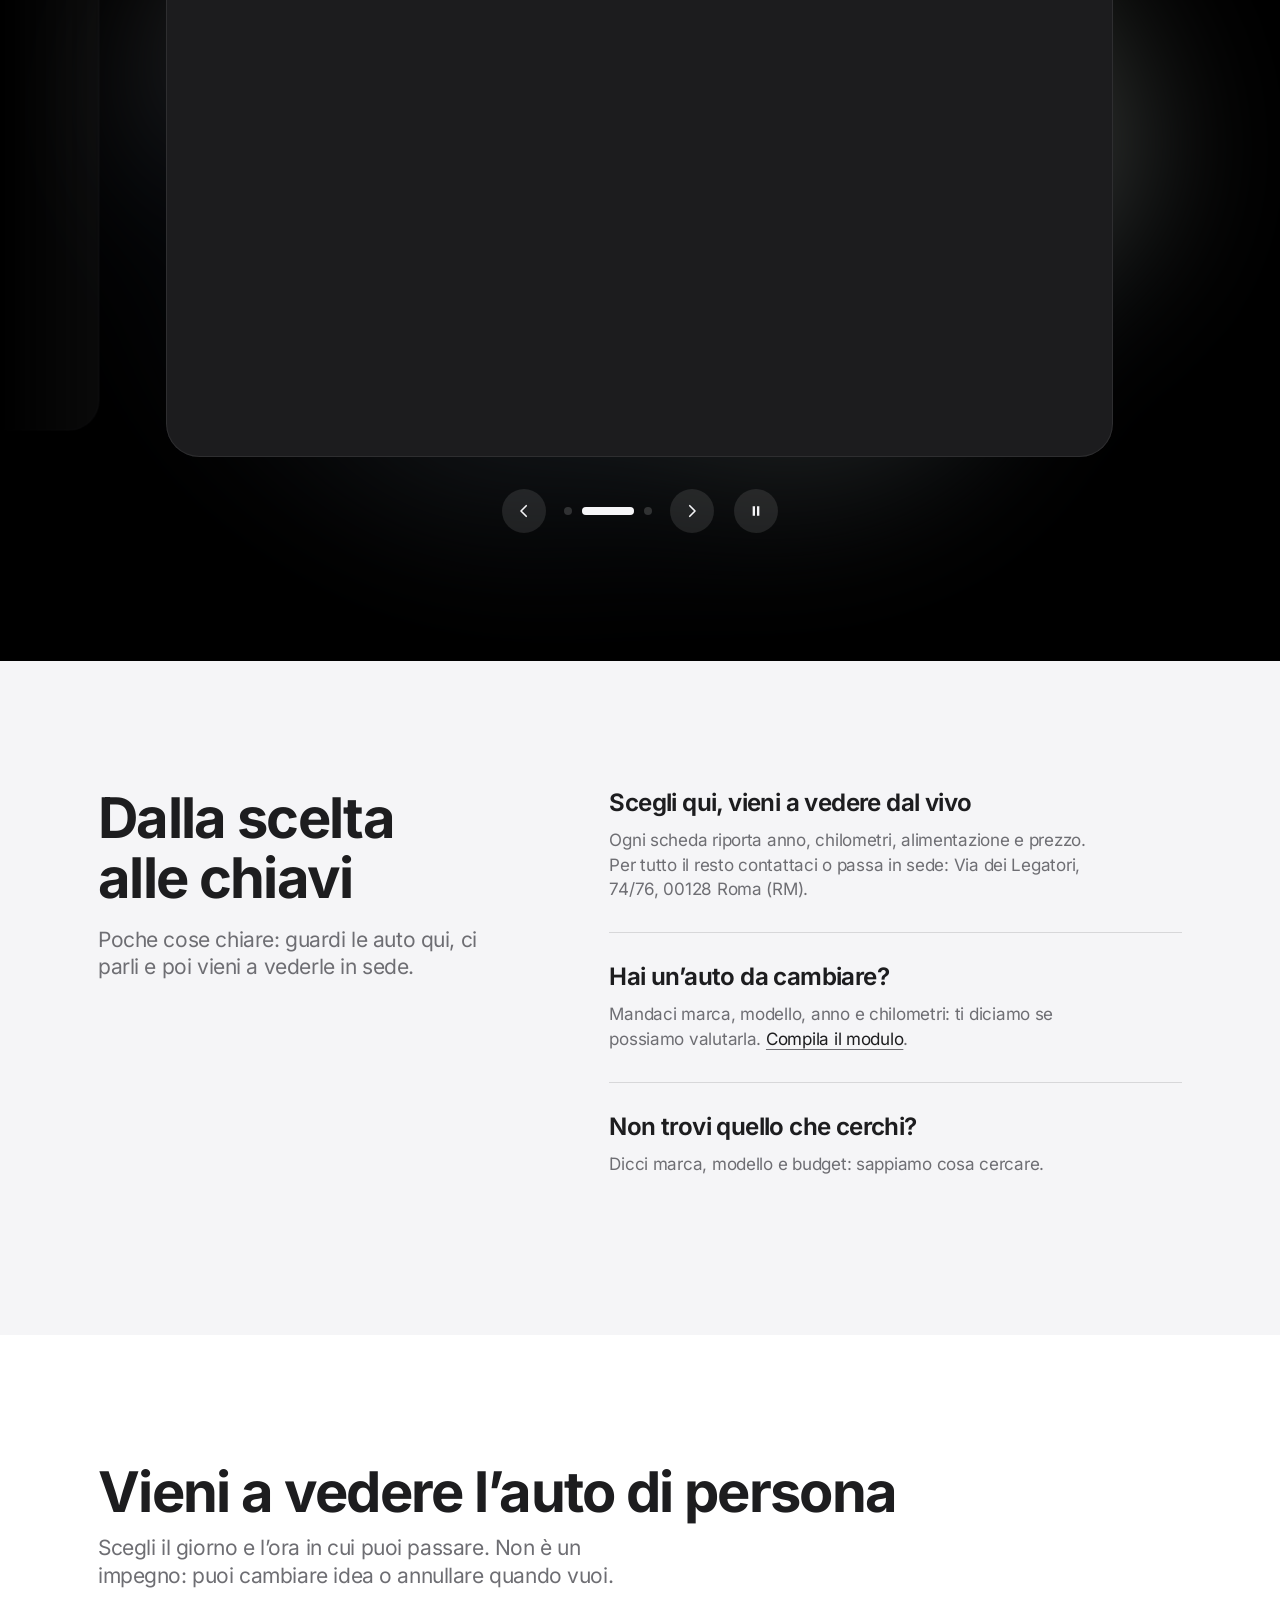
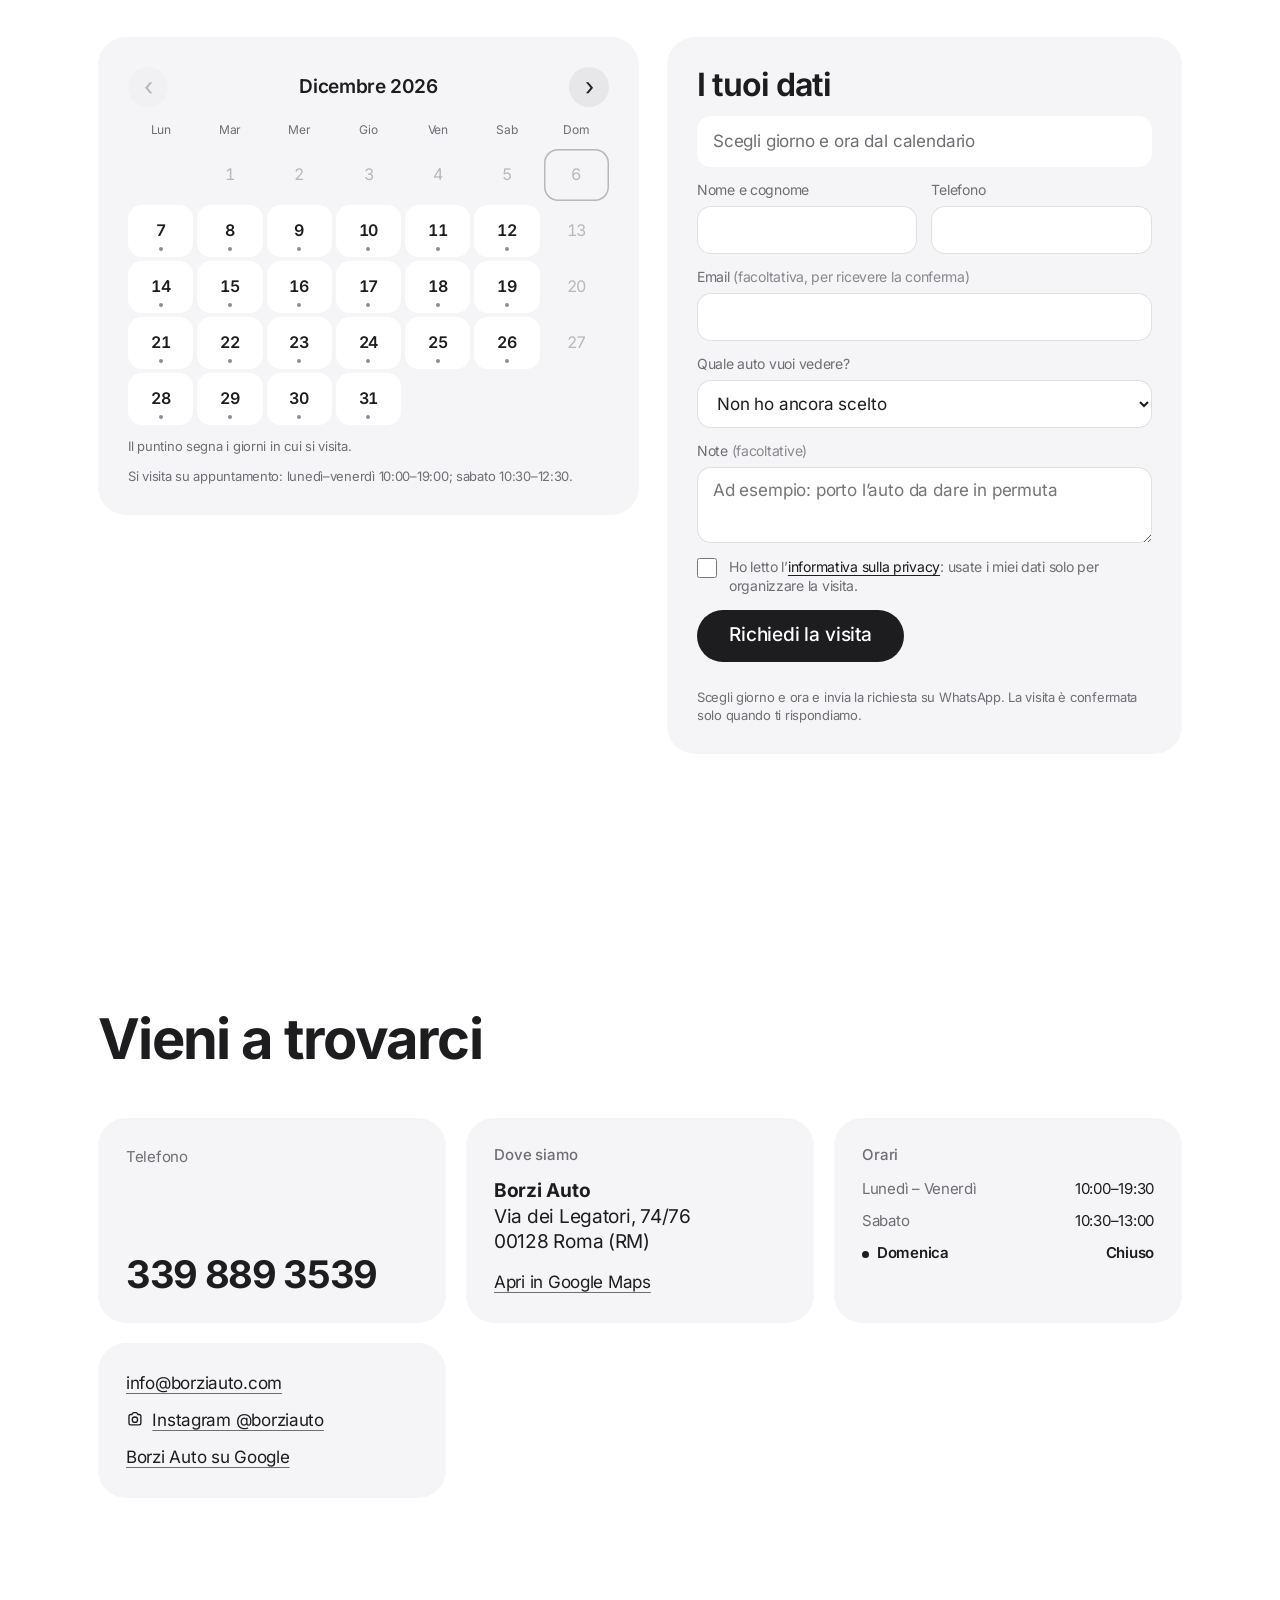
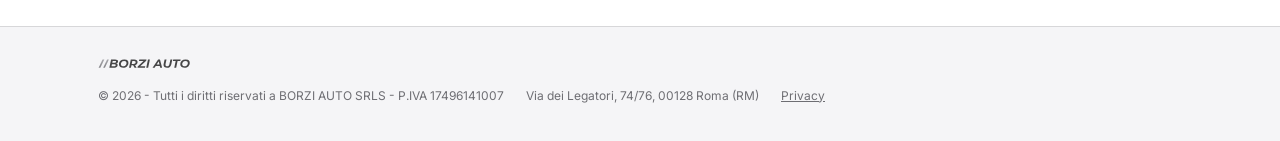
==== commit 8f94e466: "Sito: "Auto in vetrina" diventa "Trova la tua auto" con il bottone nero come "Vendi la tua auto" - V" ====
--- a/public/index.html
+++ b/public/index.html
@@ -30,7 +30,7 @@
     <picture><source srcset="img/borzi-bianco.svg" media="(prefers-color-scheme: dark)"><img src="img/borzi-nero.svg" alt="Borzi Auto" width="143" height="14"></picture>
   </a>
   <nav class="nav" aria-label="Principale">
-    <a href="#auto">Auto in vetrina</a>
+    <a class="nav-vendi" href="#auto">Trova la tua auto</a>
     <a href="#vendute">Vendute</a>
     <a class="nav-vendi" href="#vendi" data-modulo="vendi">Vendi la tua auto</a>
     <a href="#titolare">Recensioni</a>
@@ -46,7 +46,7 @@
   <details class="menu">
     <summary aria-label="Apri il menu"><span></span><span></span></summary>
     <nav aria-label="Menu mobile">
-      <a href="#auto">Auto in vetrina</a>
+      <a class="nav-vendi" href="#auto">Trova la tua auto</a>
       <a href="#vendute">Vendute</a>
       <a class="nav-vendi" href="#vendi" data-modulo="vendi">Vendi la tua auto</a>
       <a href="#titolare">Recensioni</a>
@@ -108,7 +108,7 @@
 <section class="showroom" id="auto" aria-labelledby="t-auto">
   <div class="wrap">
     <div class="sec-head">
-      <h2 id="t-auto">Le auto in vetrina</h2>
+      <h2 id="t-auto">Trova la tua auto</h2>
       <p class="count"><span id="conteggio" aria-live="polite"></span><a id="as24-top" href="#" target="_blank" rel="noopener" hidden>Vedi anche su AutoScout24</a></p>
     </div>
     <p class="demo-note" id="nota-demo" hidden>Le foto sono delle auto di Borzi Auto. Anno, chilometri, allestimento e prezzo sono dati di esempio: si sostituiscono con quelli reali dal gestionale.</p>
--- a/public/style.css
+++ b/public/style.css
@@ -72,7 +72,7 @@
 .ig-btn:active{transform:scale(.94)}
 .ig-btn{text-decoration:none}
 .ig-t{display:none}
-@media (min-width:1241px){.ig-btn{display:inline-flex;gap:7px;width:auto;padding:0 .95em 0 .75em;border-radius:980px;font-size:13px;font-weight:600;white-space:nowrap}.ig-t{display:inline}}
+@media (min-width:1480px){.ig-btn{display:inline-flex;gap:7px;width:auto;padding:0 .95em 0 .75em;border-radius:980px;font-size:13px;font-weight:600;white-space:nowrap}.ig-t{display:inline}}
 .menu nav a.ig-menu{display:flex;align-items:center;gap:12px}
 .menu nav a.ig-menu[hidden]{display:none}
 .links .ig-ic{width:1.05em;height:1.05em;margin-right:.5em;vertical-align:-.14em}
@@ -85,7 +85,7 @@
 .menu[open] summary span:last-child{transform:translateY(-3.75px) rotate(-45deg)}
 .menu nav{position:absolute;top:100%;left:0;right:0;height:calc(100dvh - var(--head));padding:16px clamp(20px,5vw,48px);background:var(--bg);display:flex;flex-direction:column;overflow:auto}
 .menu nav a{font-size:28px;font-weight:600;letter-spacing:-.02em;text-decoration:none;padding:14px 0;border-bottom:1px solid var(--line)}
-@media (max-width:1060px){
+@media (max-width:1100px){
   .top{grid-template-columns:1fr auto auto}
   .nav{display:none}
   .menu{display:block;grid-column:3}
@@ -566,7 +566,7 @@
 @media (max-width:559px){.vd-panel h2{max-width:none}.vd-go{width:100%}}
 
 /* barra in alto sui computer stretti: con la voce «Vendi la tua auto» il menu è più largo, quindi il numero lascia il posto a «Chiama» */
-@media (min-width:1061px) and (max-width:1240px){
+@media (min-width:1101px) and (max-width:1240px){
   .call-num{display:none}
   .call-lbl{display:inline}
   .nav{gap:clamp(12px,1.5vw,20px)}
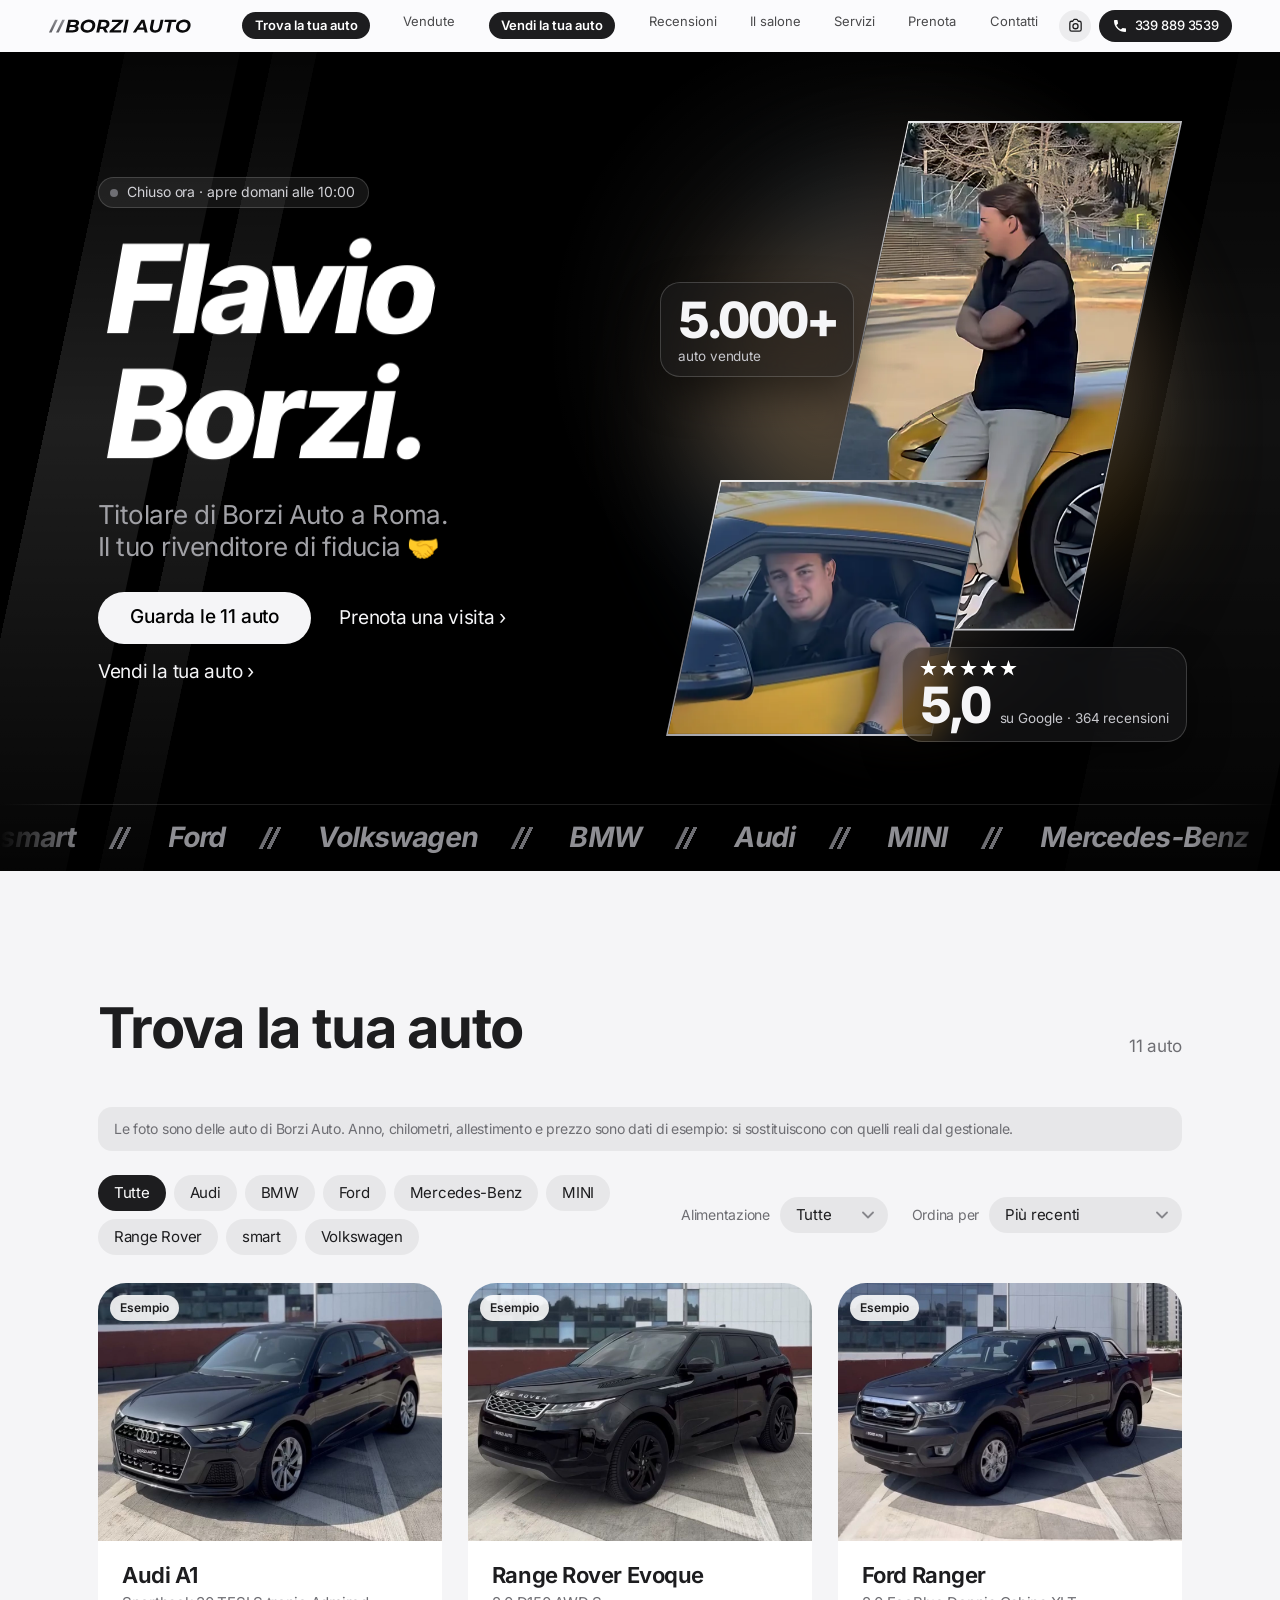
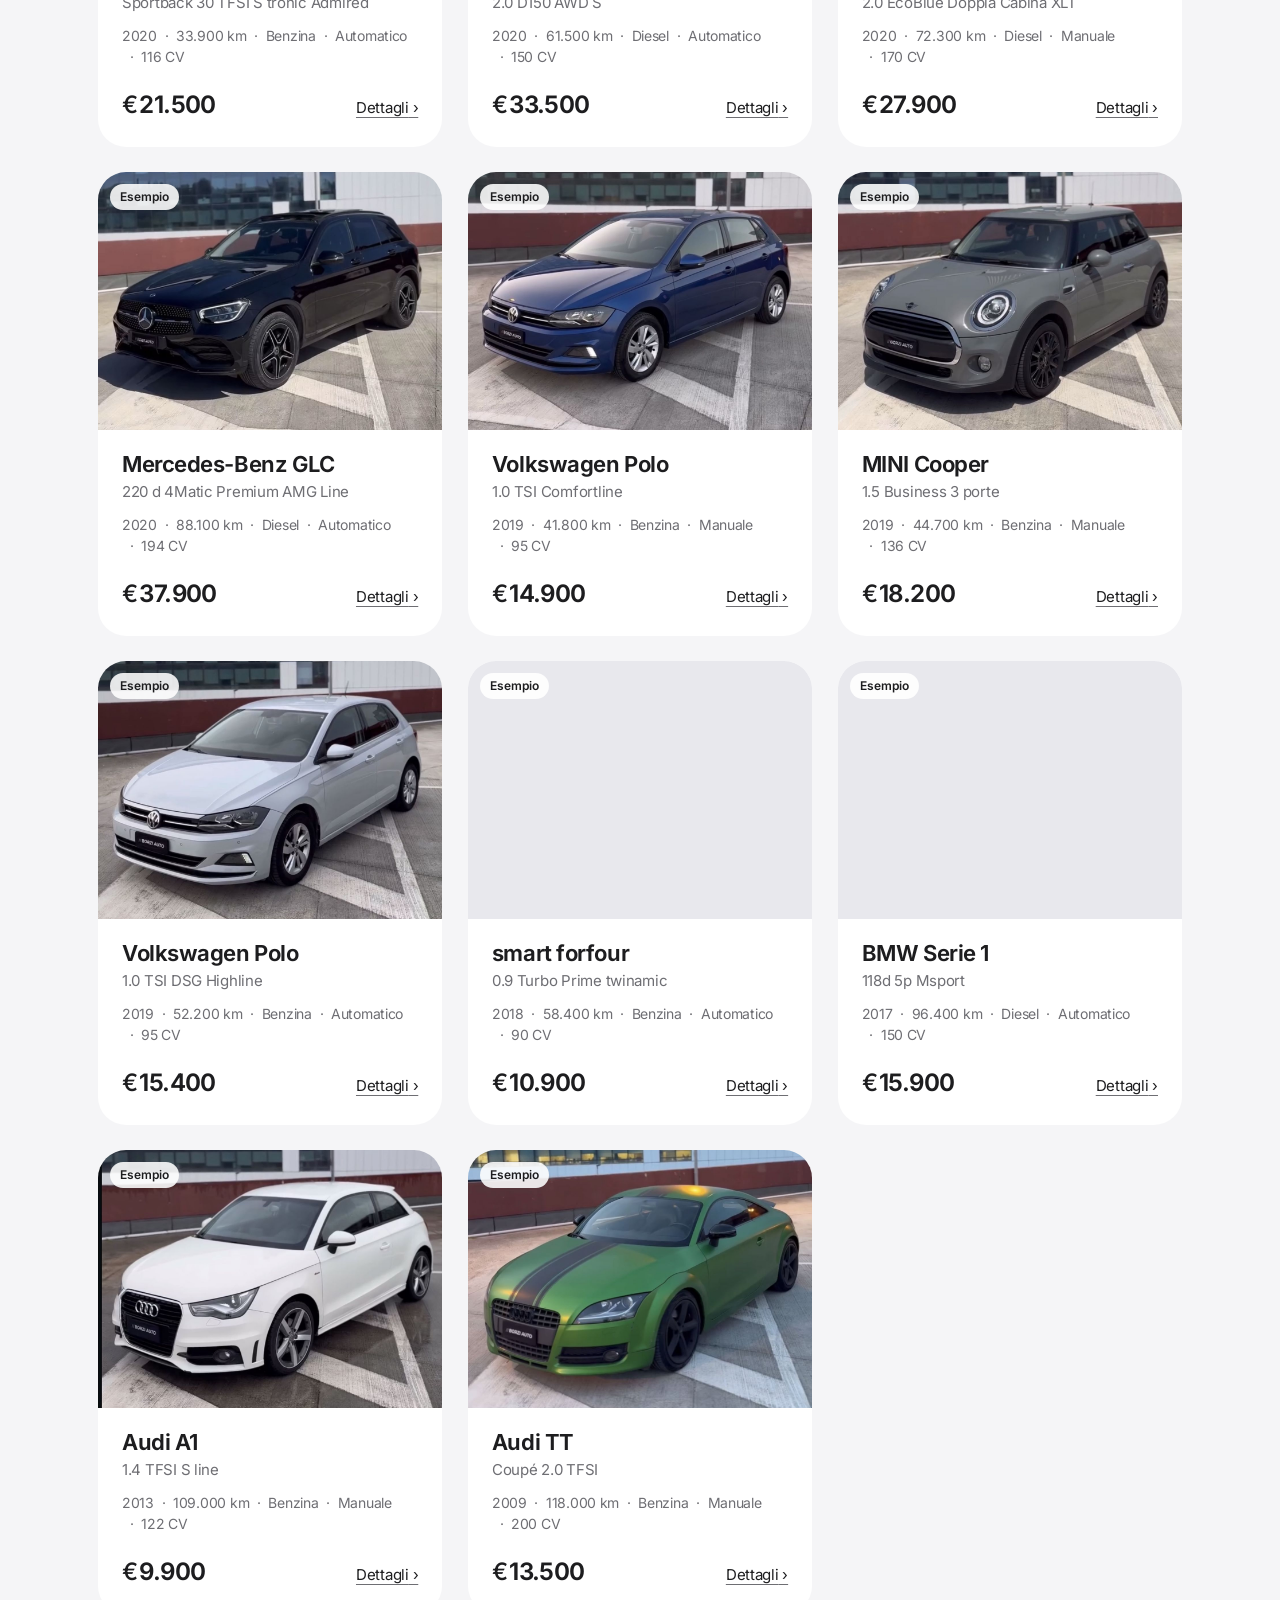
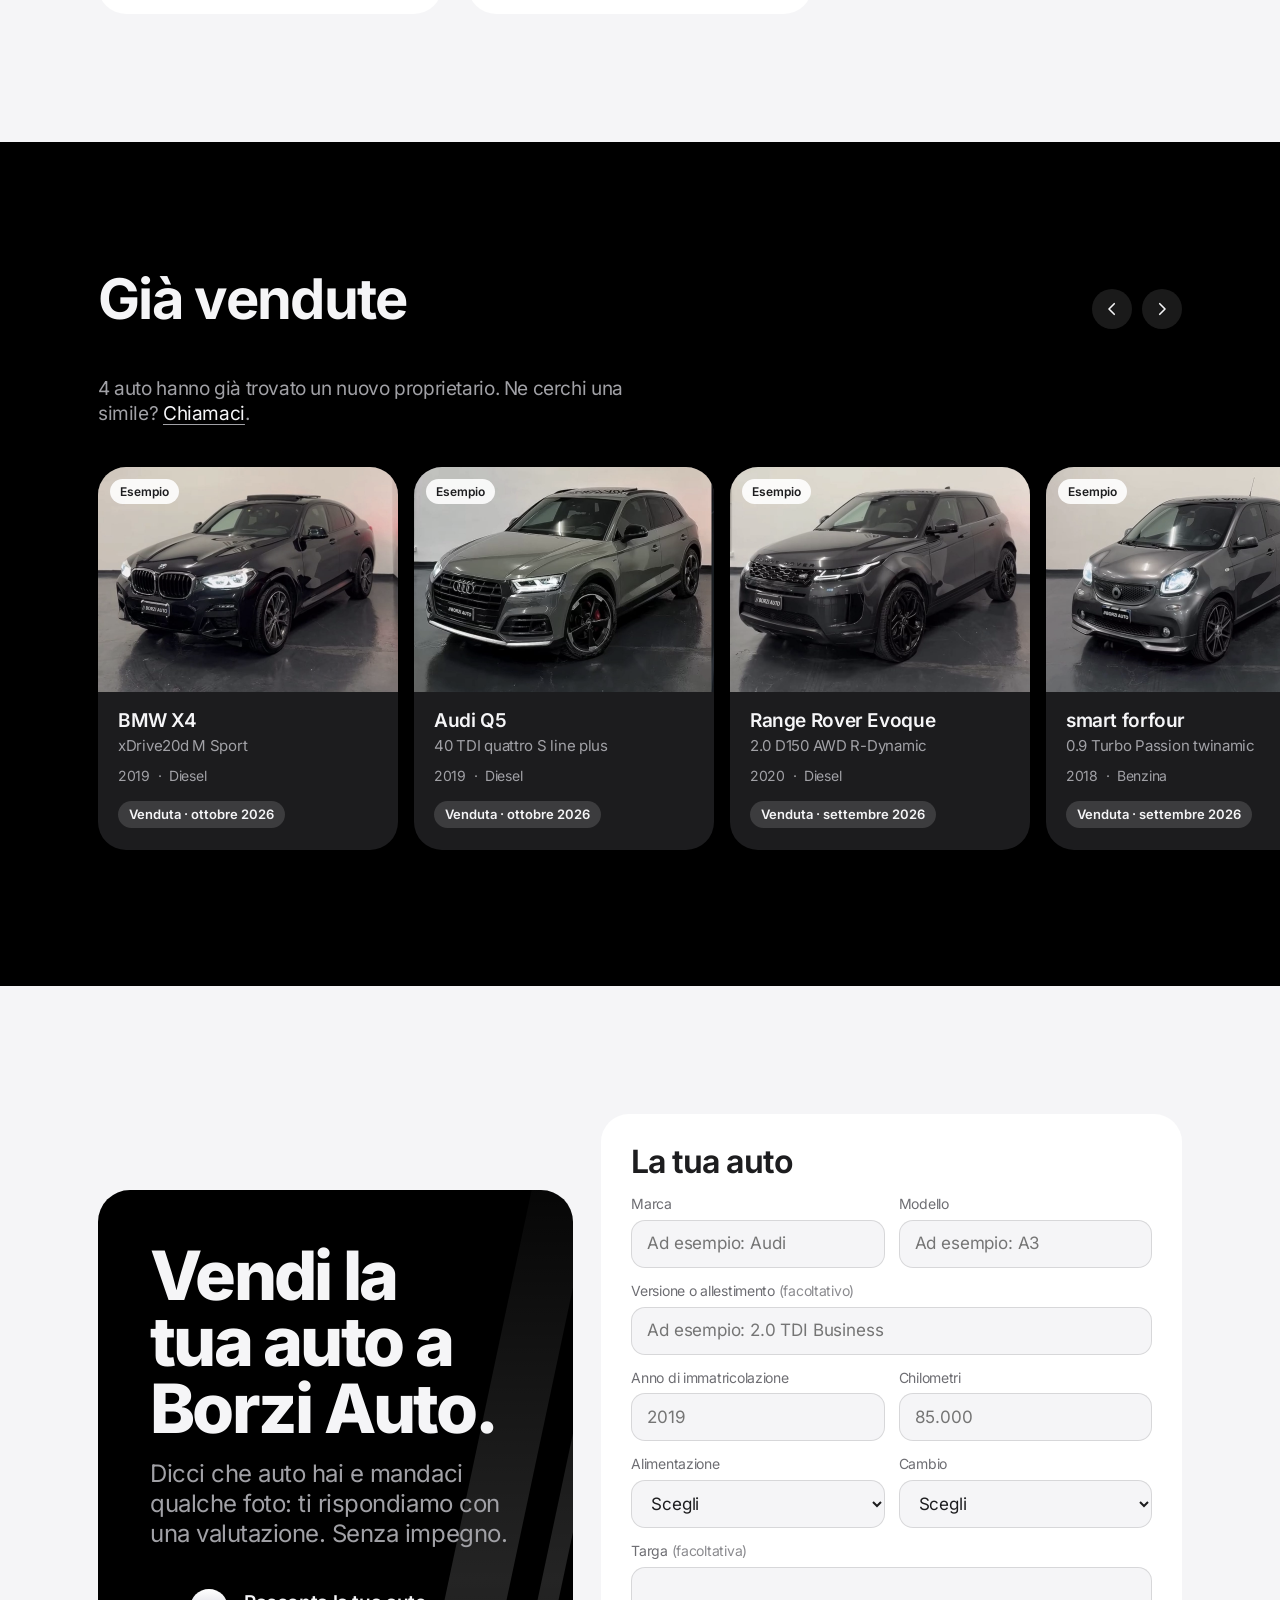
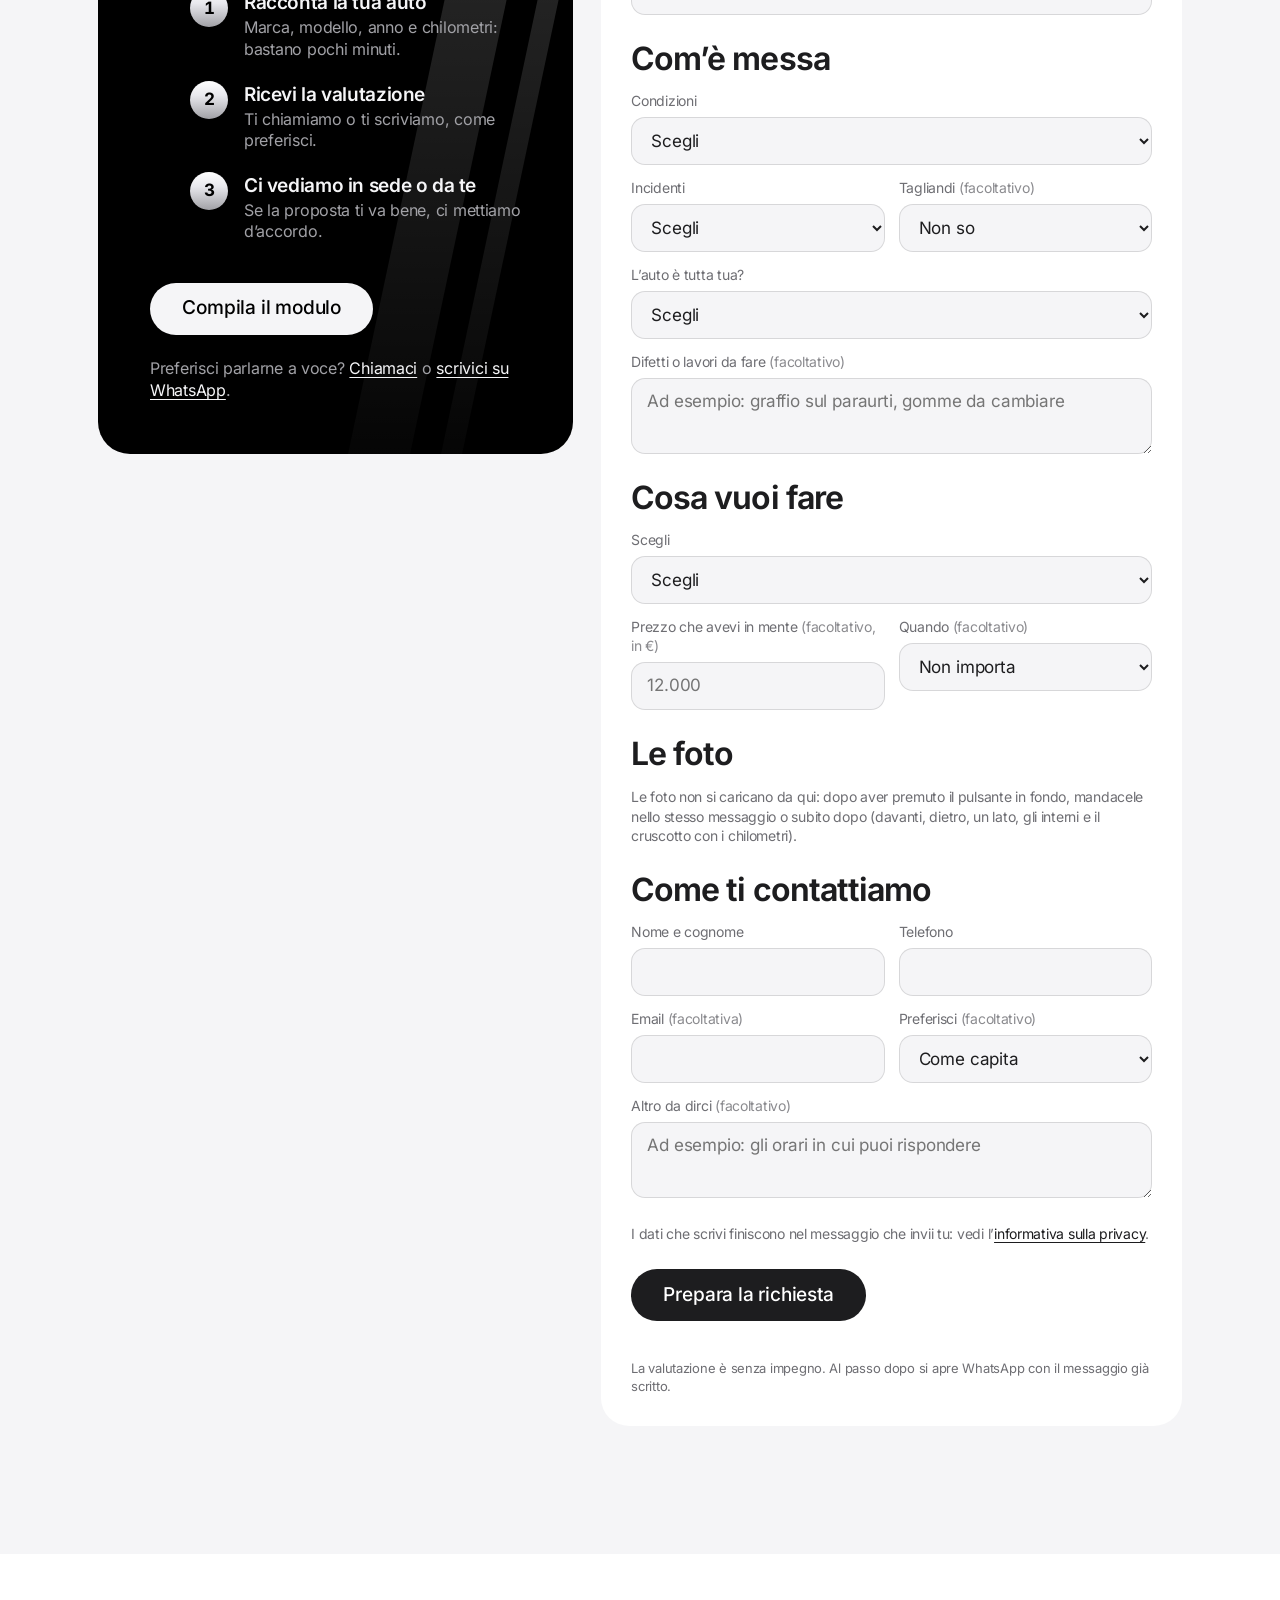
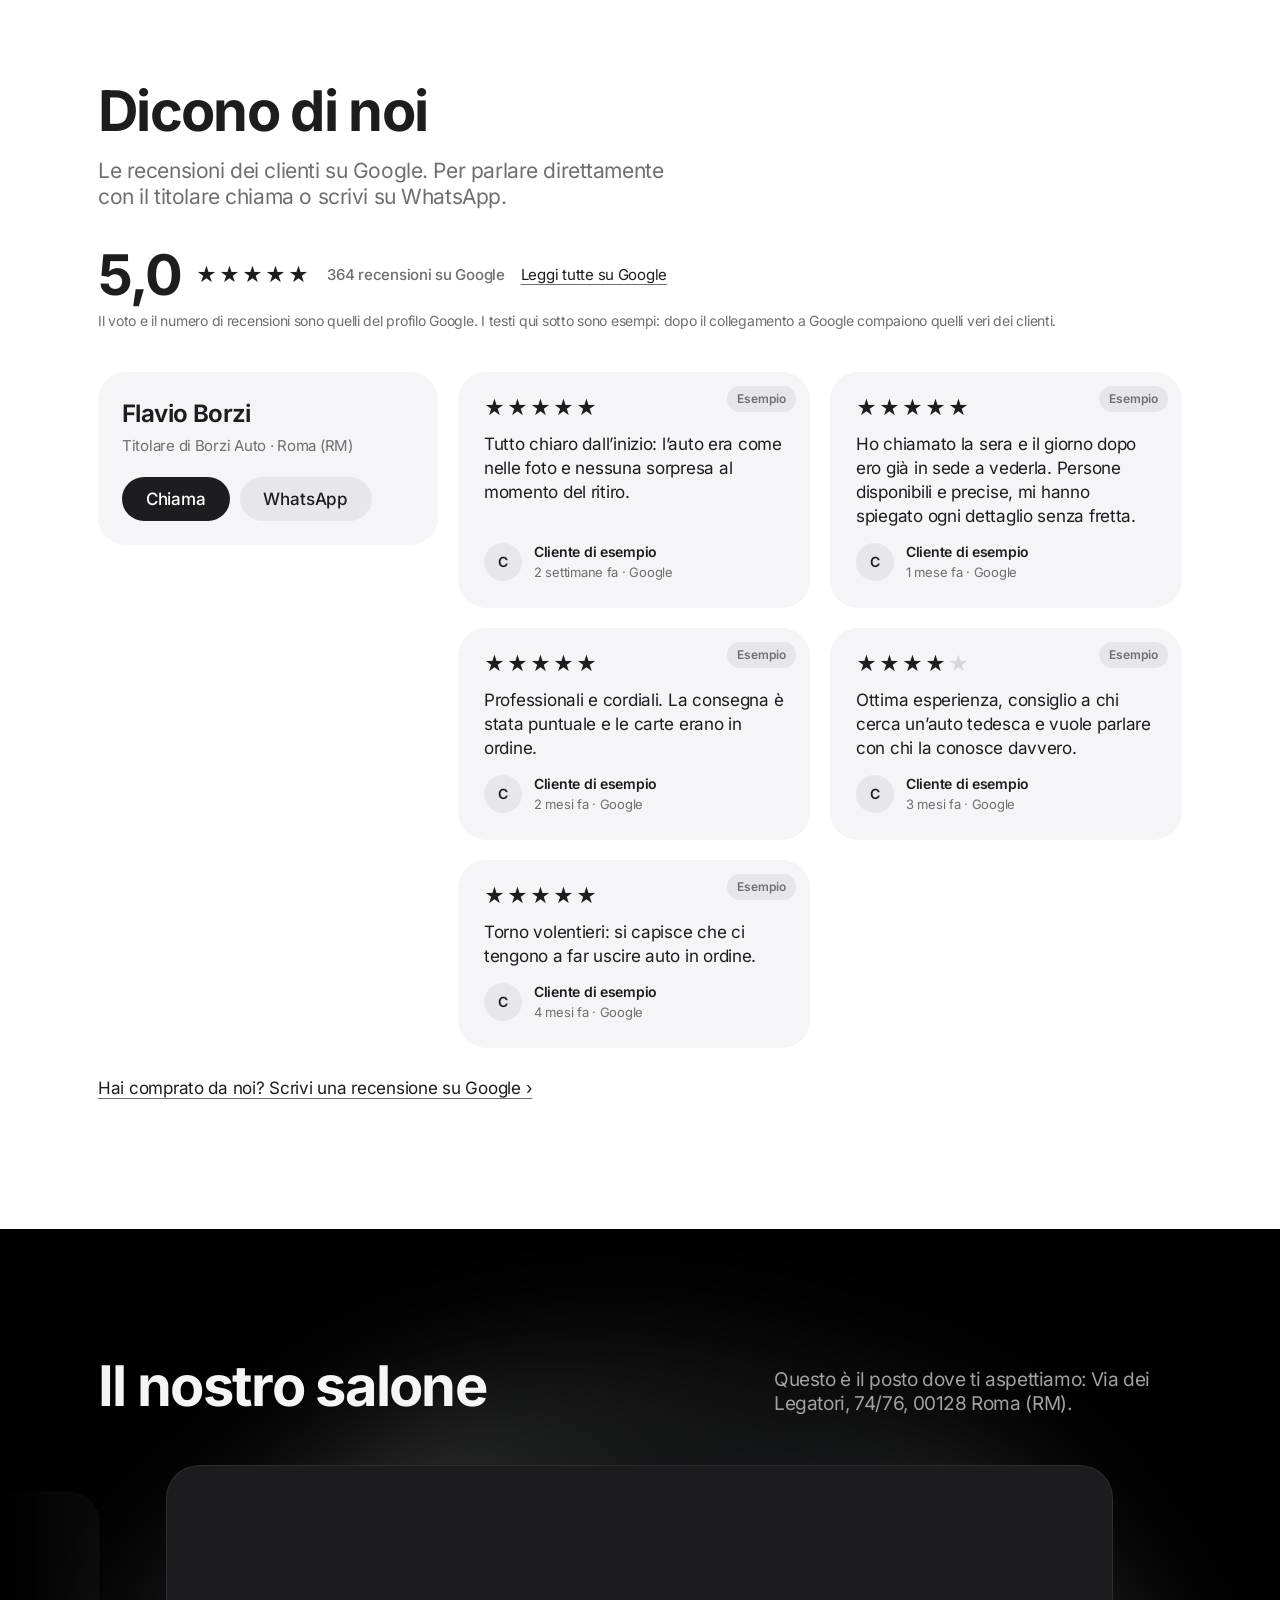
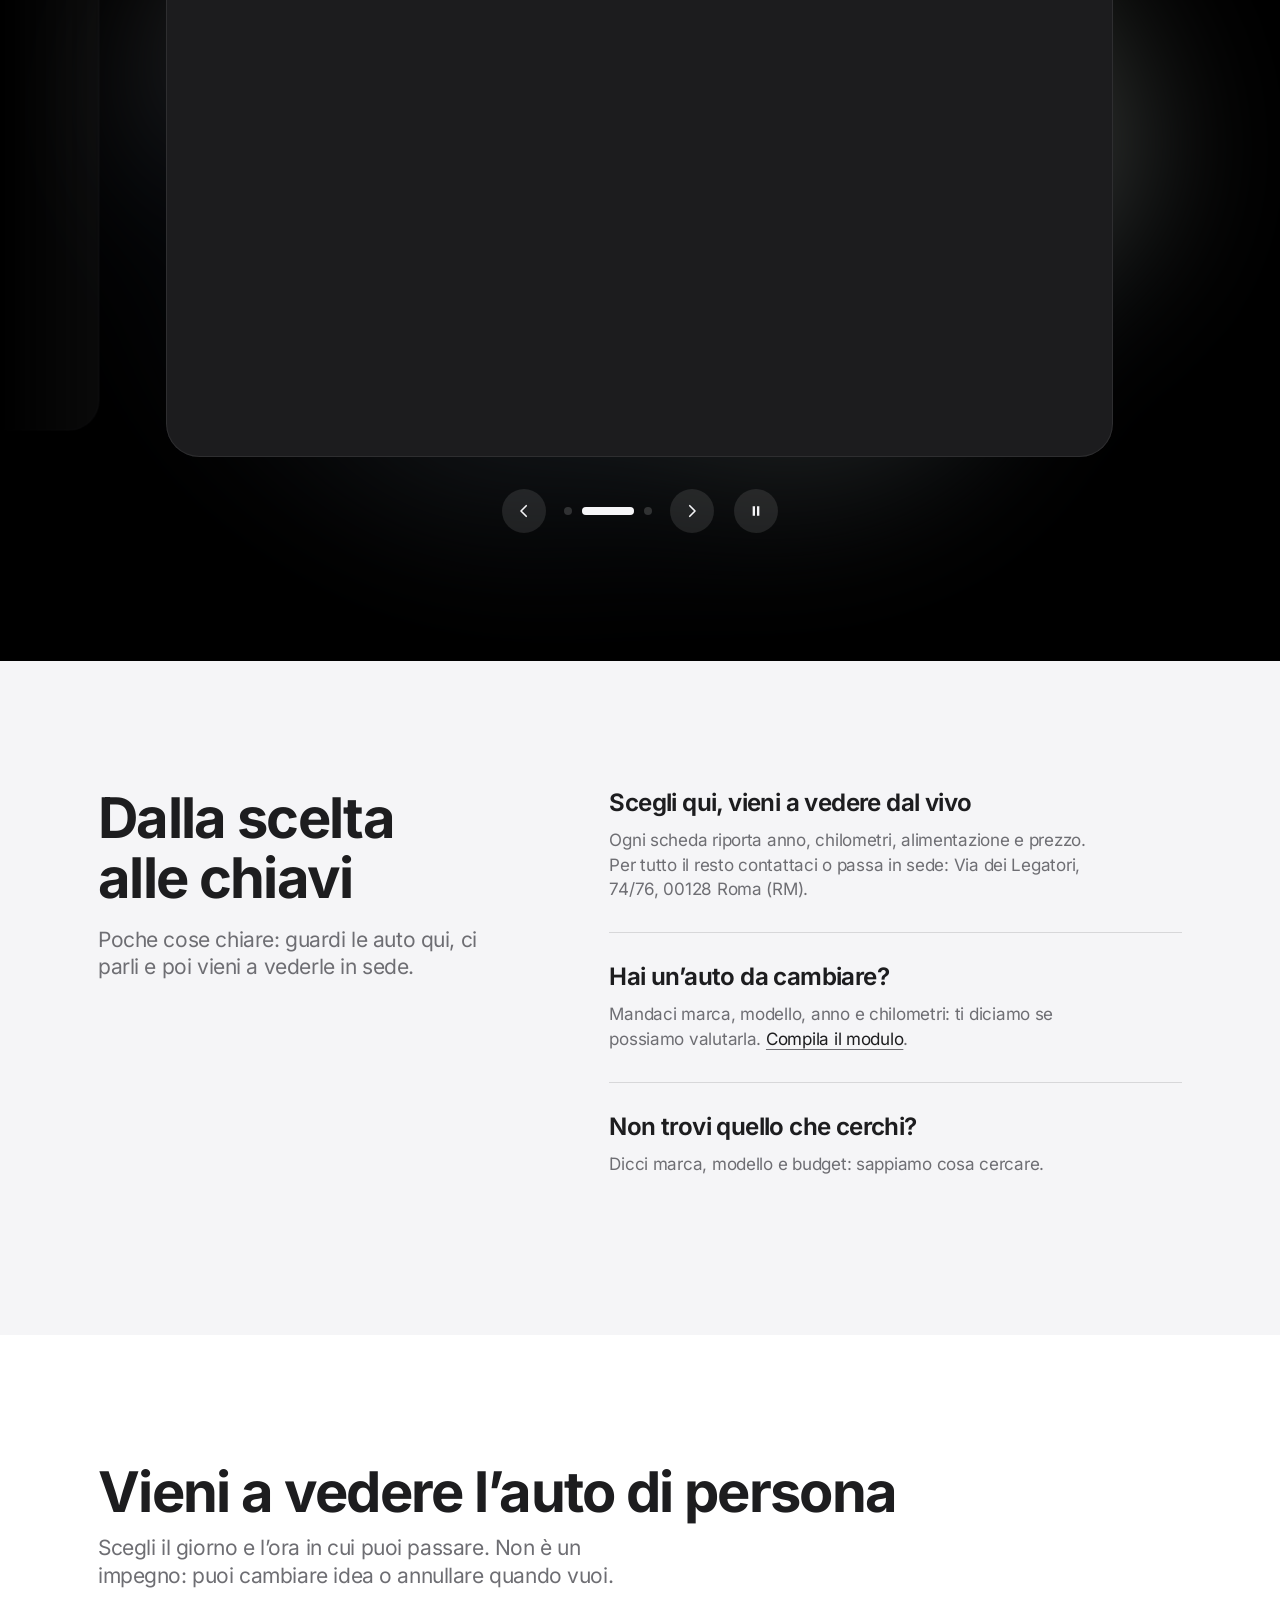
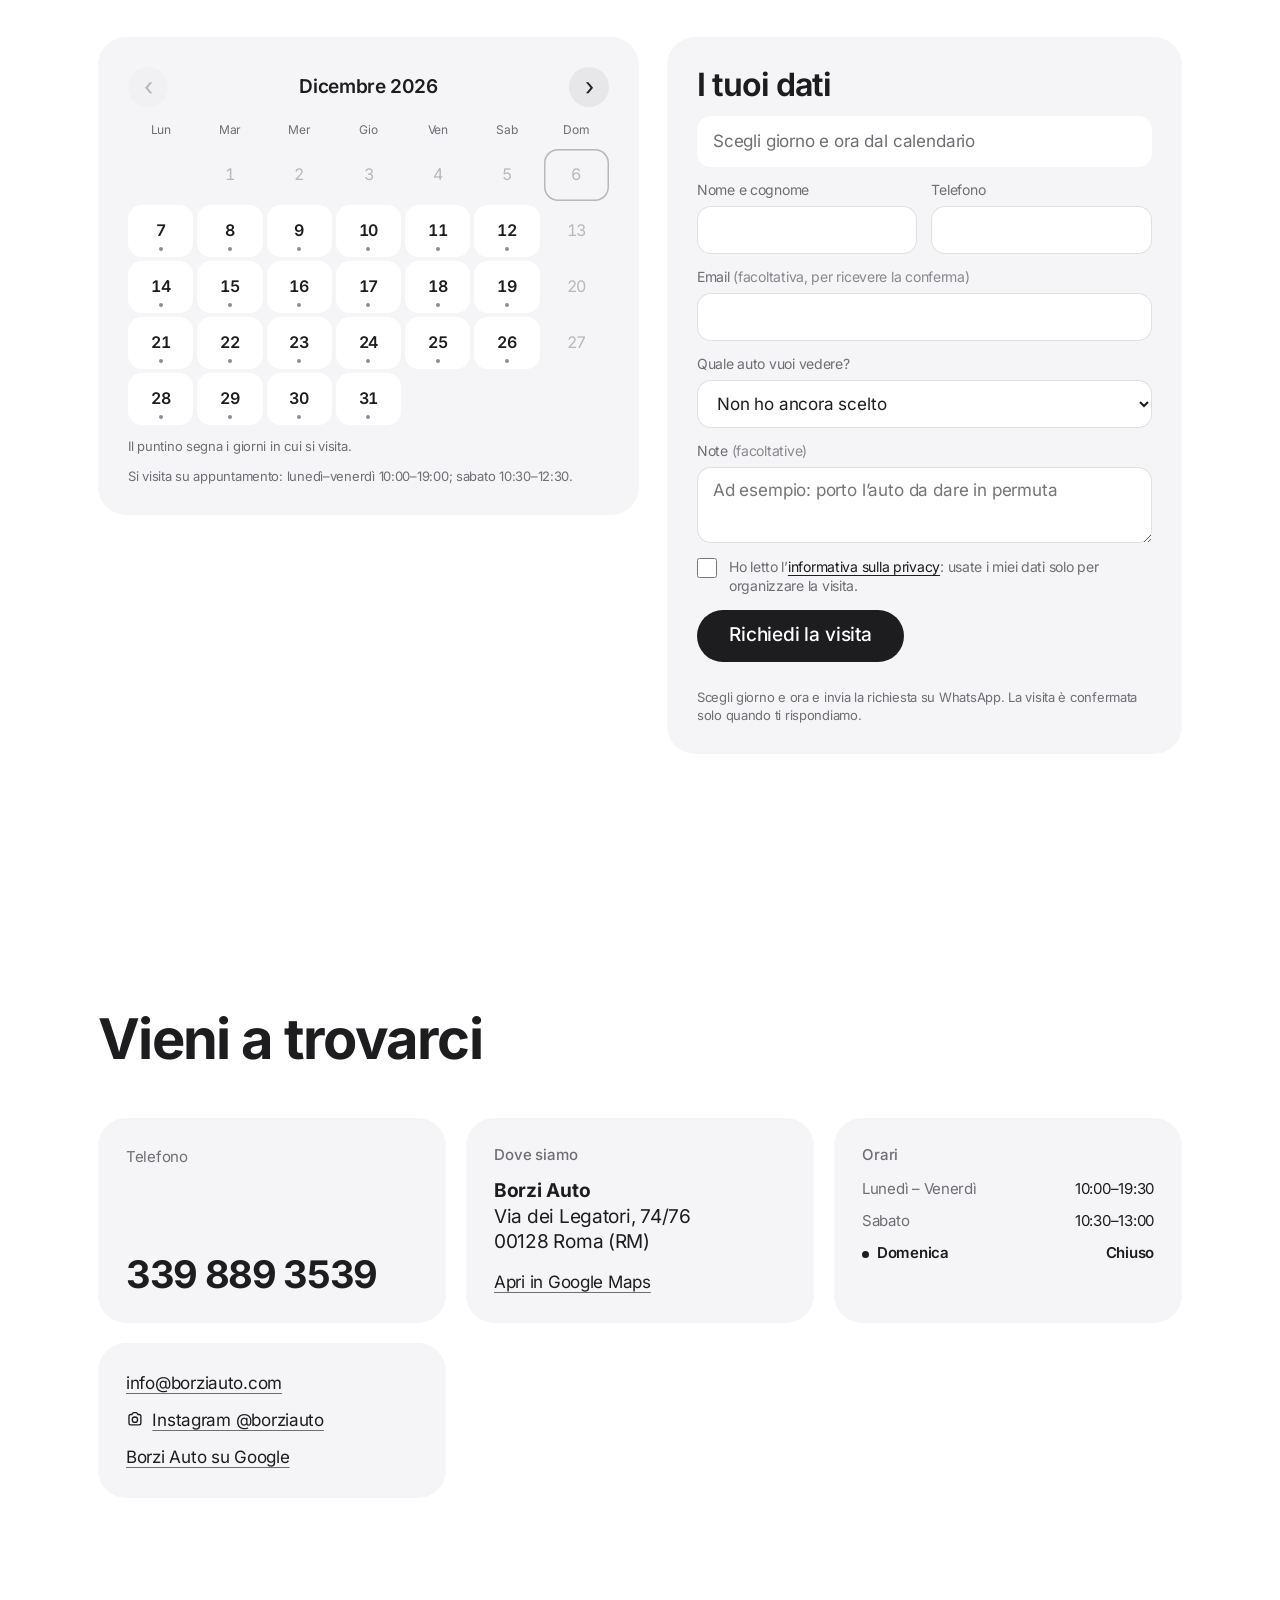
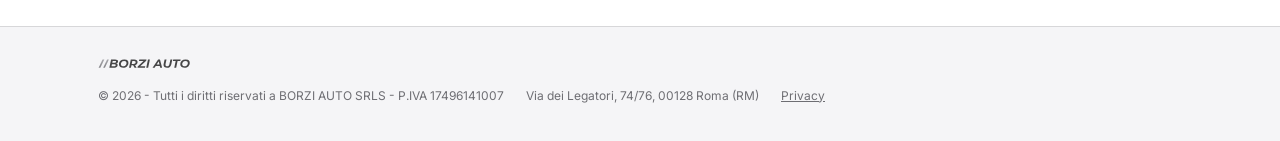
==== commit 02b7b2b3: "Sito: "Ci vediamo in sede o da te" nella sezione Vendi la tua auto Co-Authored-By: Claude Sonnet 5.5" ====
--- a/public/index.html
+++ b/public/index.html
@@ -153,7 +153,7 @@
       <ol class="vd-steps">
         <li><b>Racconta la tua auto</b><span>Marca, modello, anno e chilometri: bastano pochi minuti.</span></li>
         <li><b>Ricevi la valutazione</b><span>Ti chiamiamo o ti scriviamo, come preferisci.</span></li>
-        <li><b>Ci vediamo in sede</b><span>Se la proposta ti va bene, ci mettiamo d’accordo.</span></li>
+        <li><b>Ci vediamo in sede o da te</b><span>Se la proposta ti va bene, ci mettiamo d’accordo.</span></li>
       </ol>
       <a class="btn btn-light btn-lg vd-go" href="#vd-form">Compila il modulo</a>
       <p class="vd-alt" id="vd-alt" hidden>Preferisci parlarne a voce? <a id="vd-tel" href="#contatti" hidden>Chiamaci</a><span id="vd-o" hidden> o </span><a id="vd-wa" href="#contatti" target="_blank" rel="noopener" hidden>scrivici su WhatsApp</a>.</p>
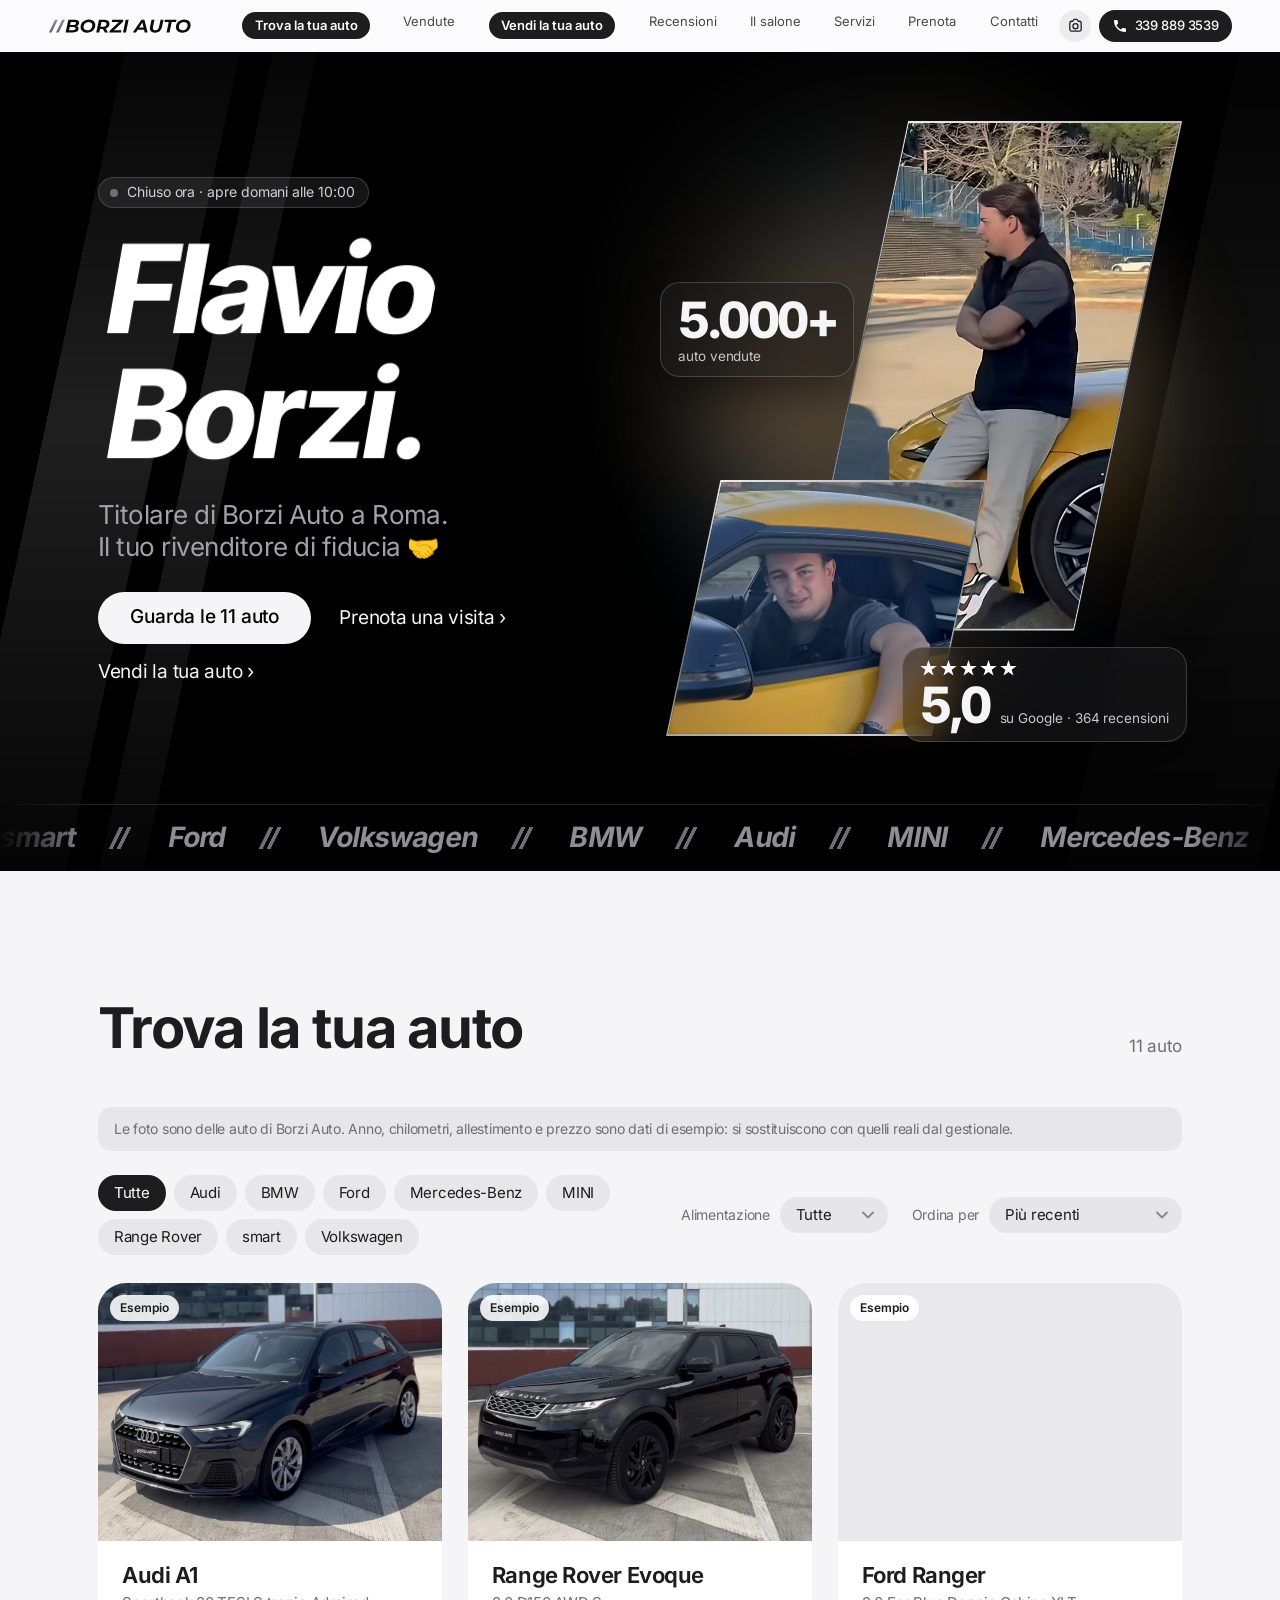
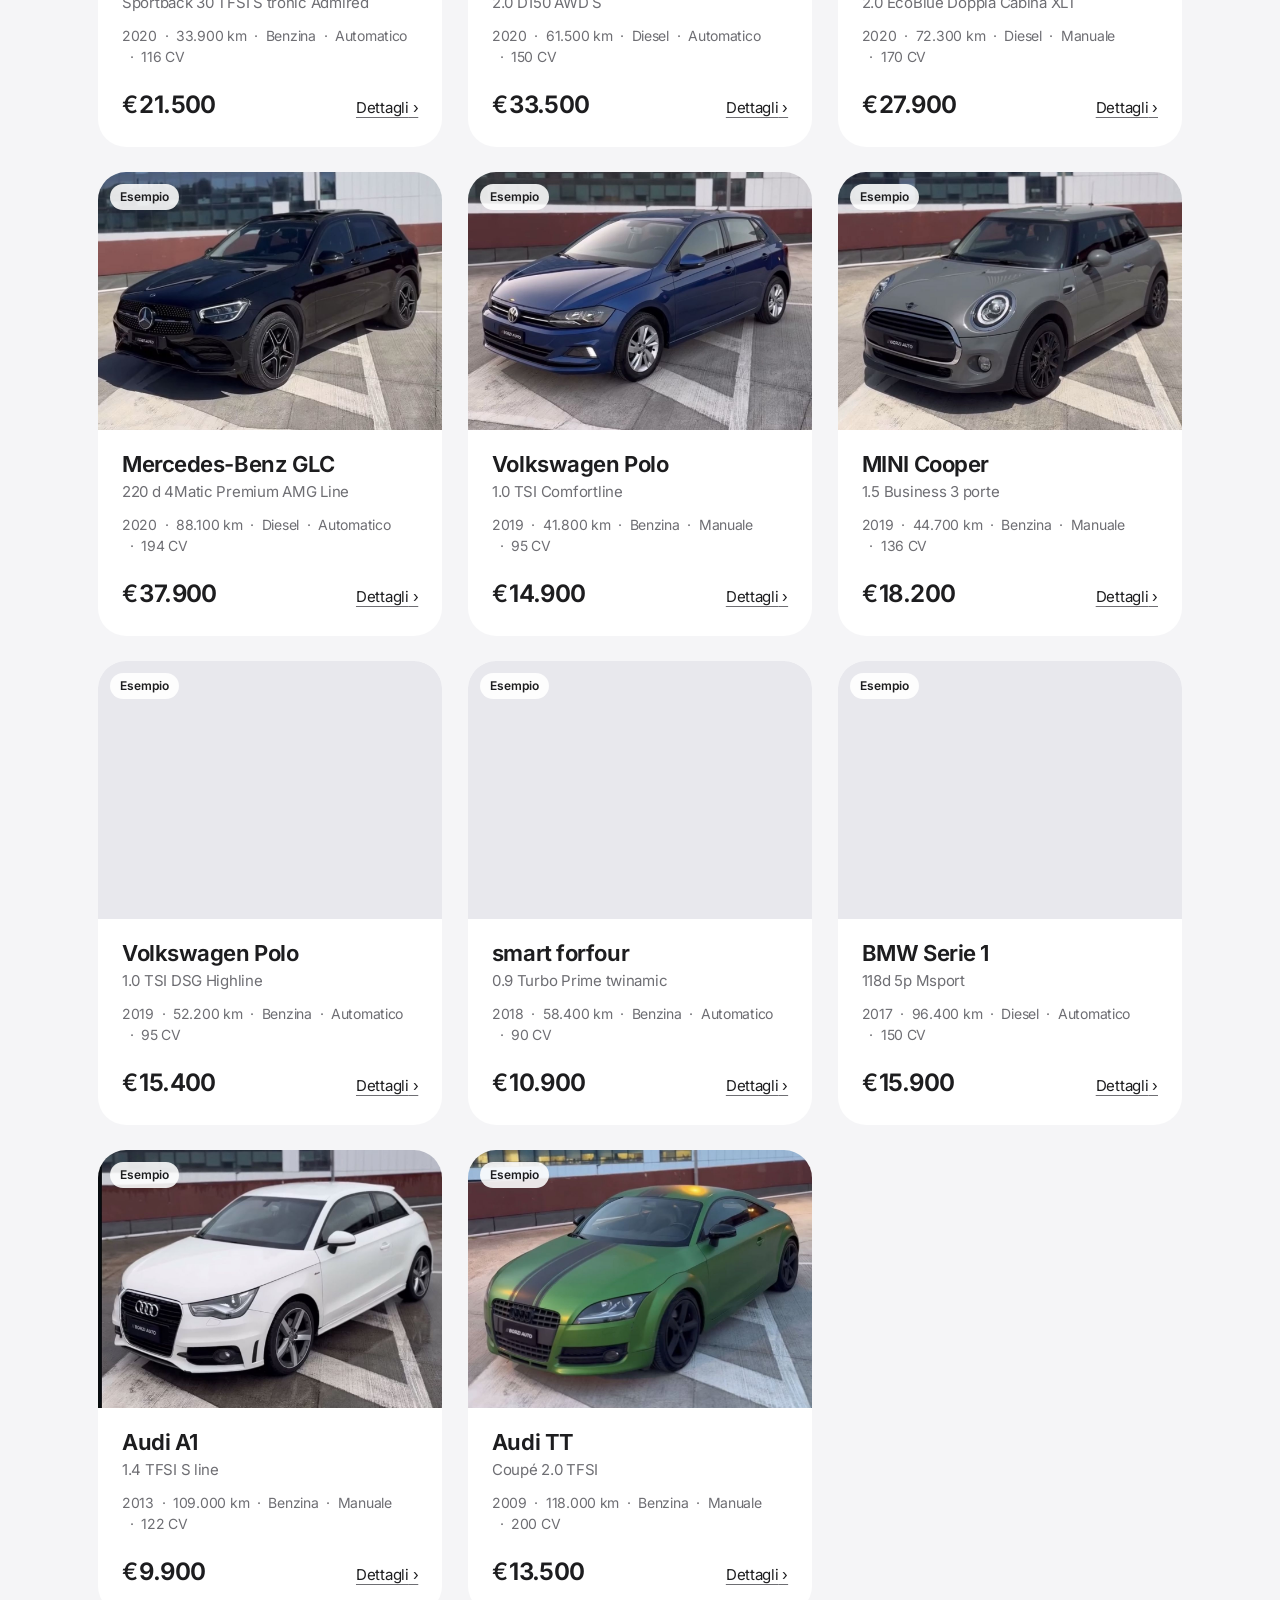
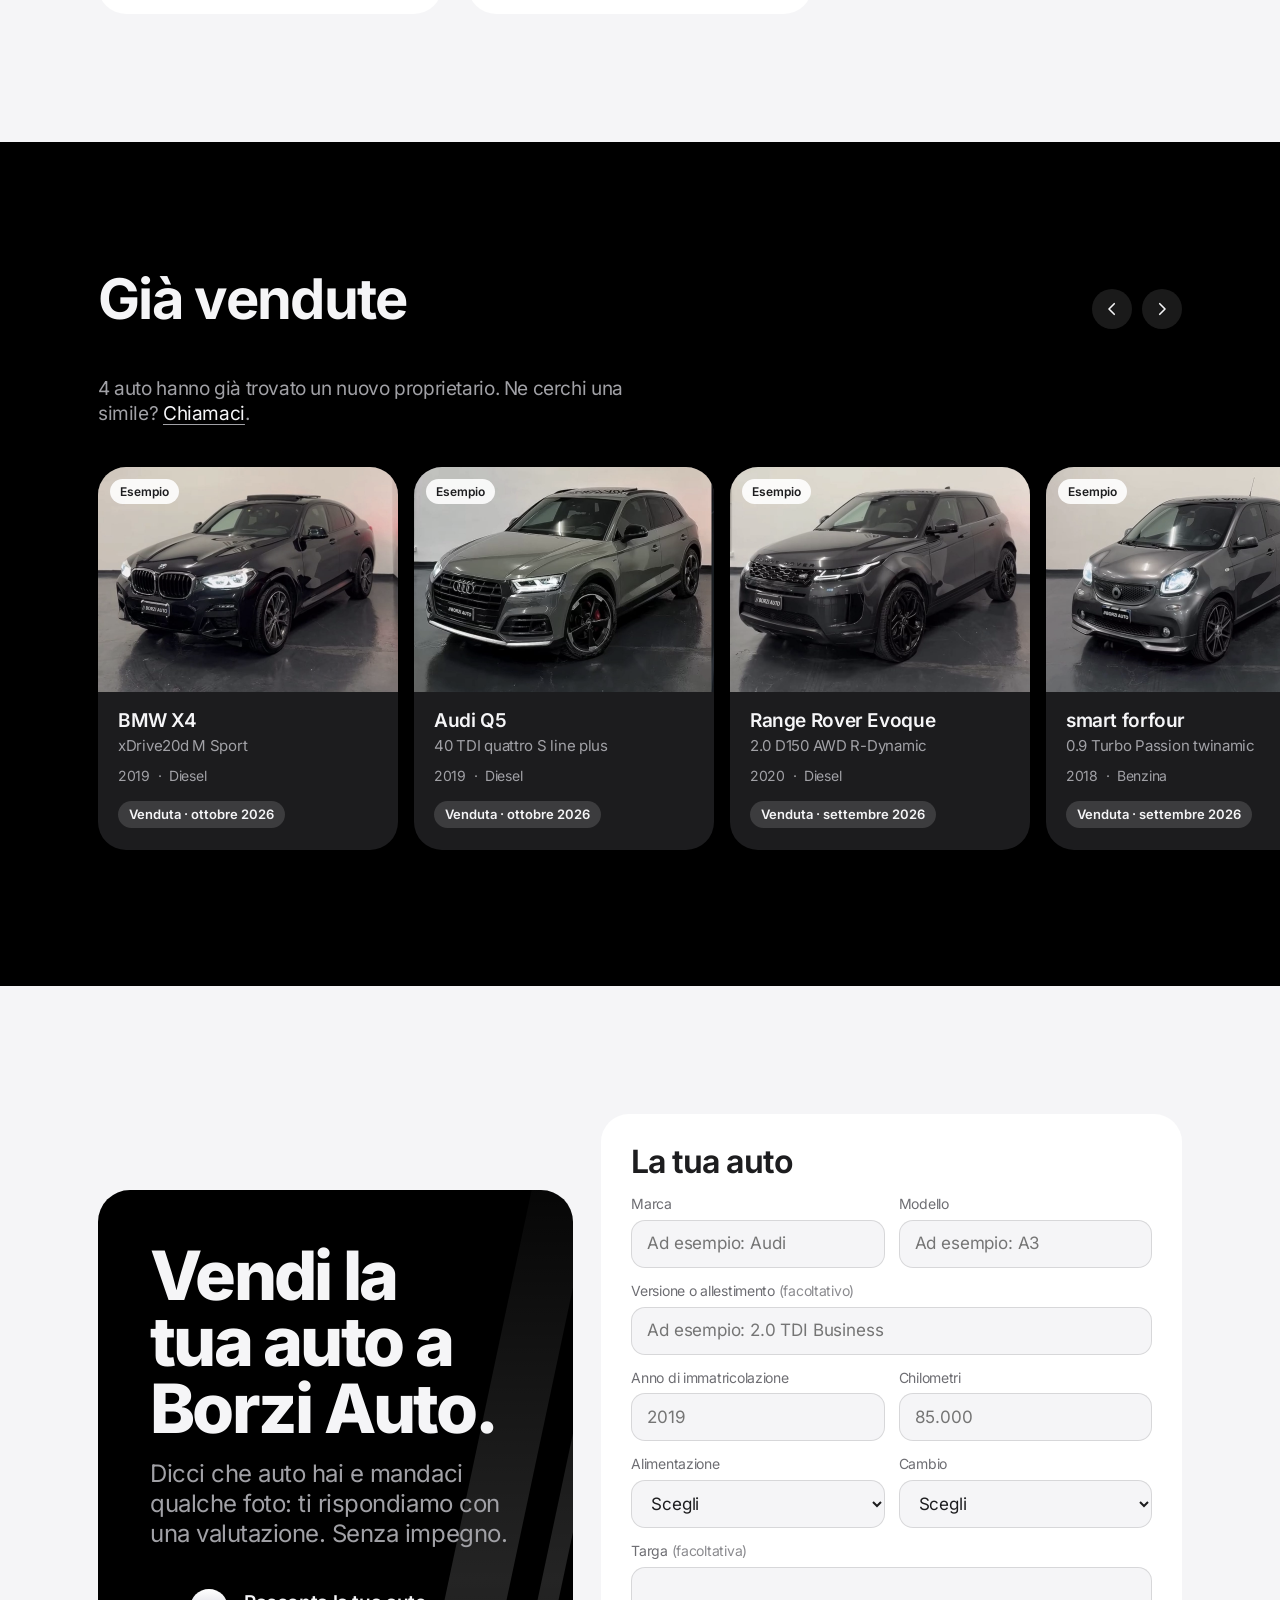
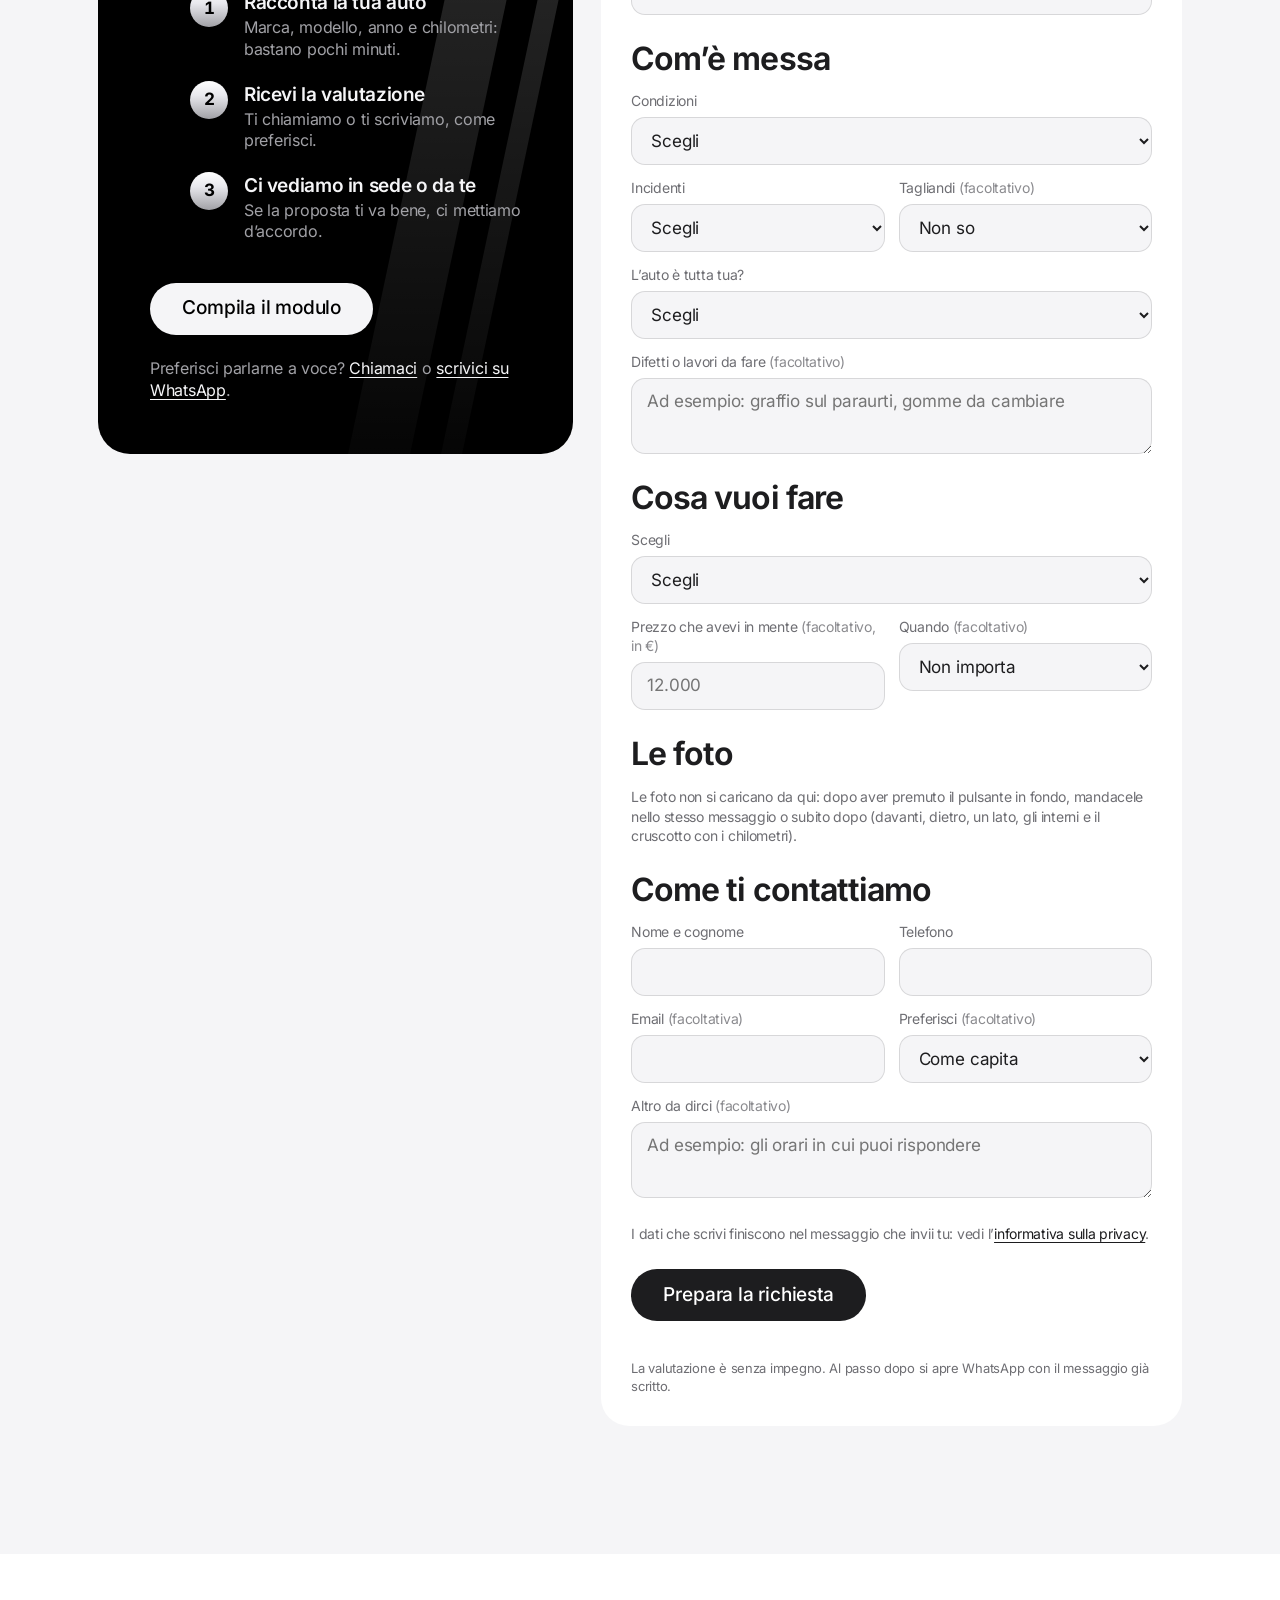
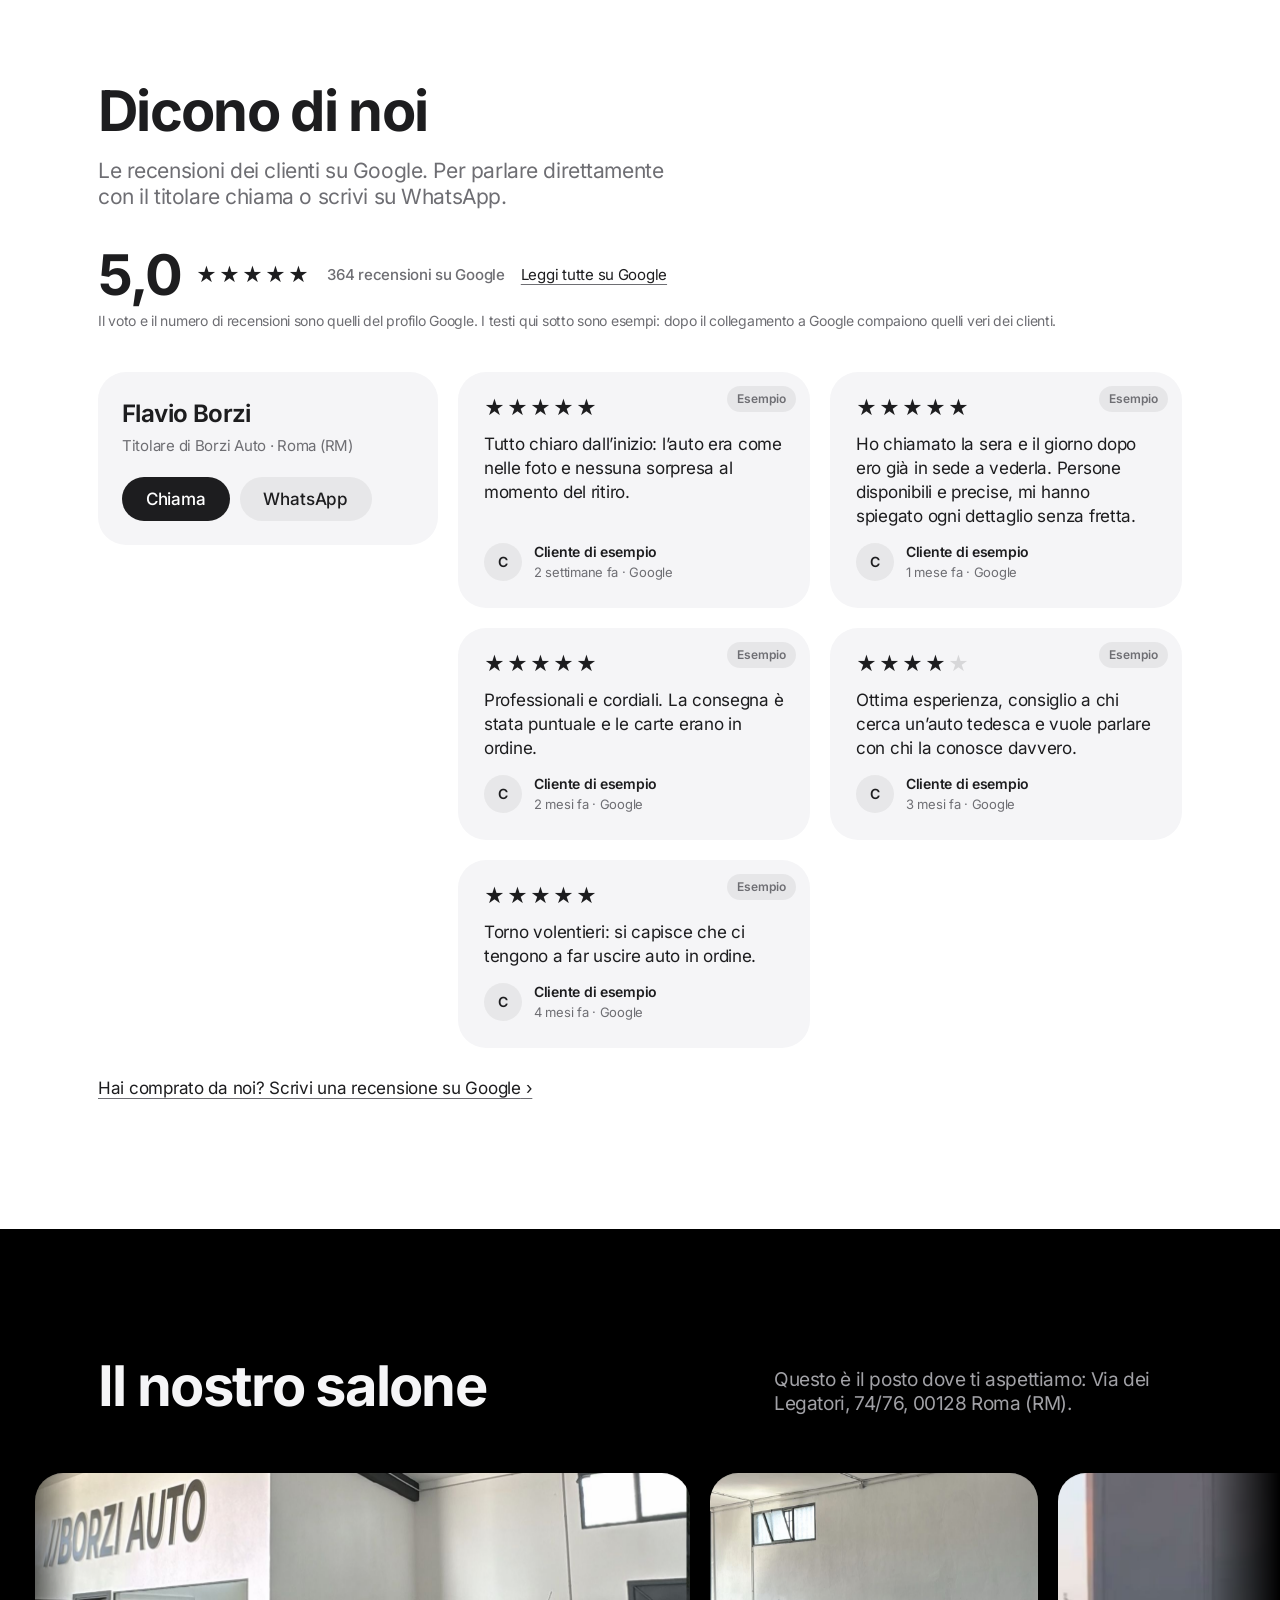
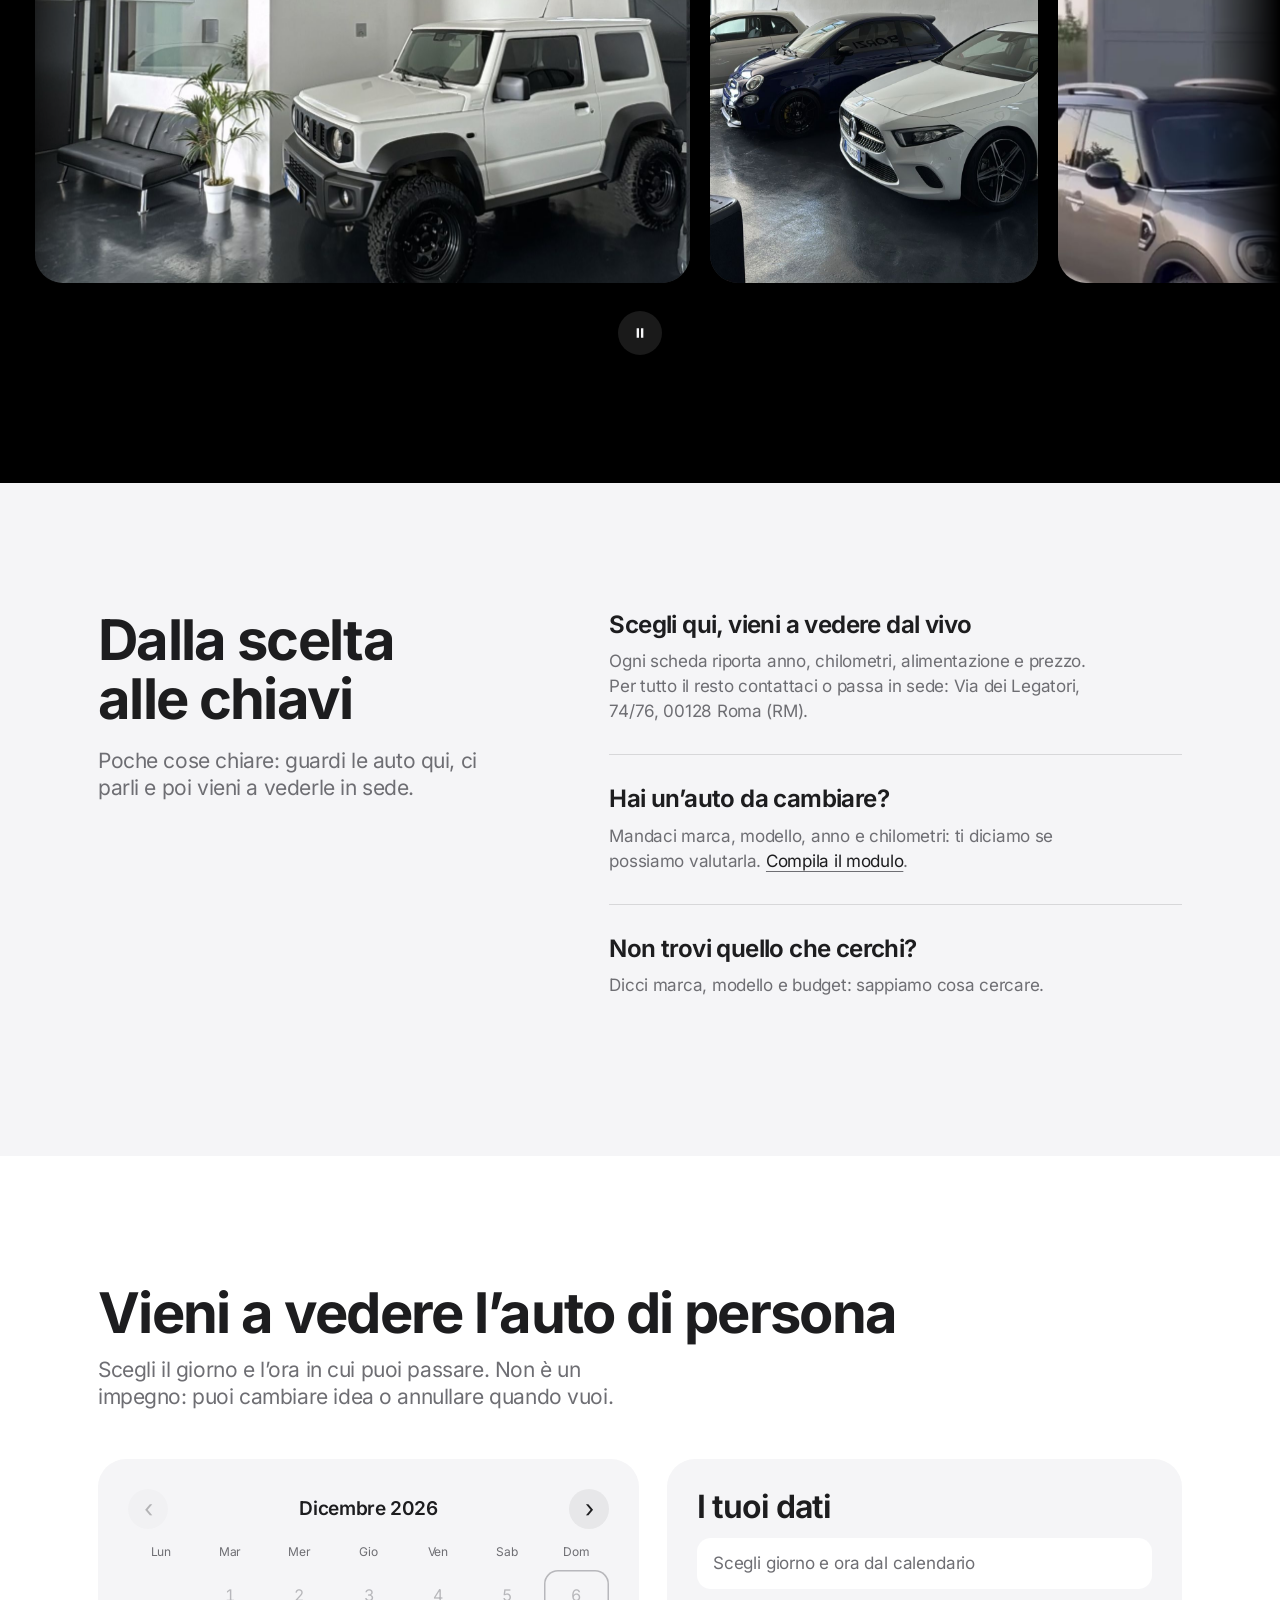
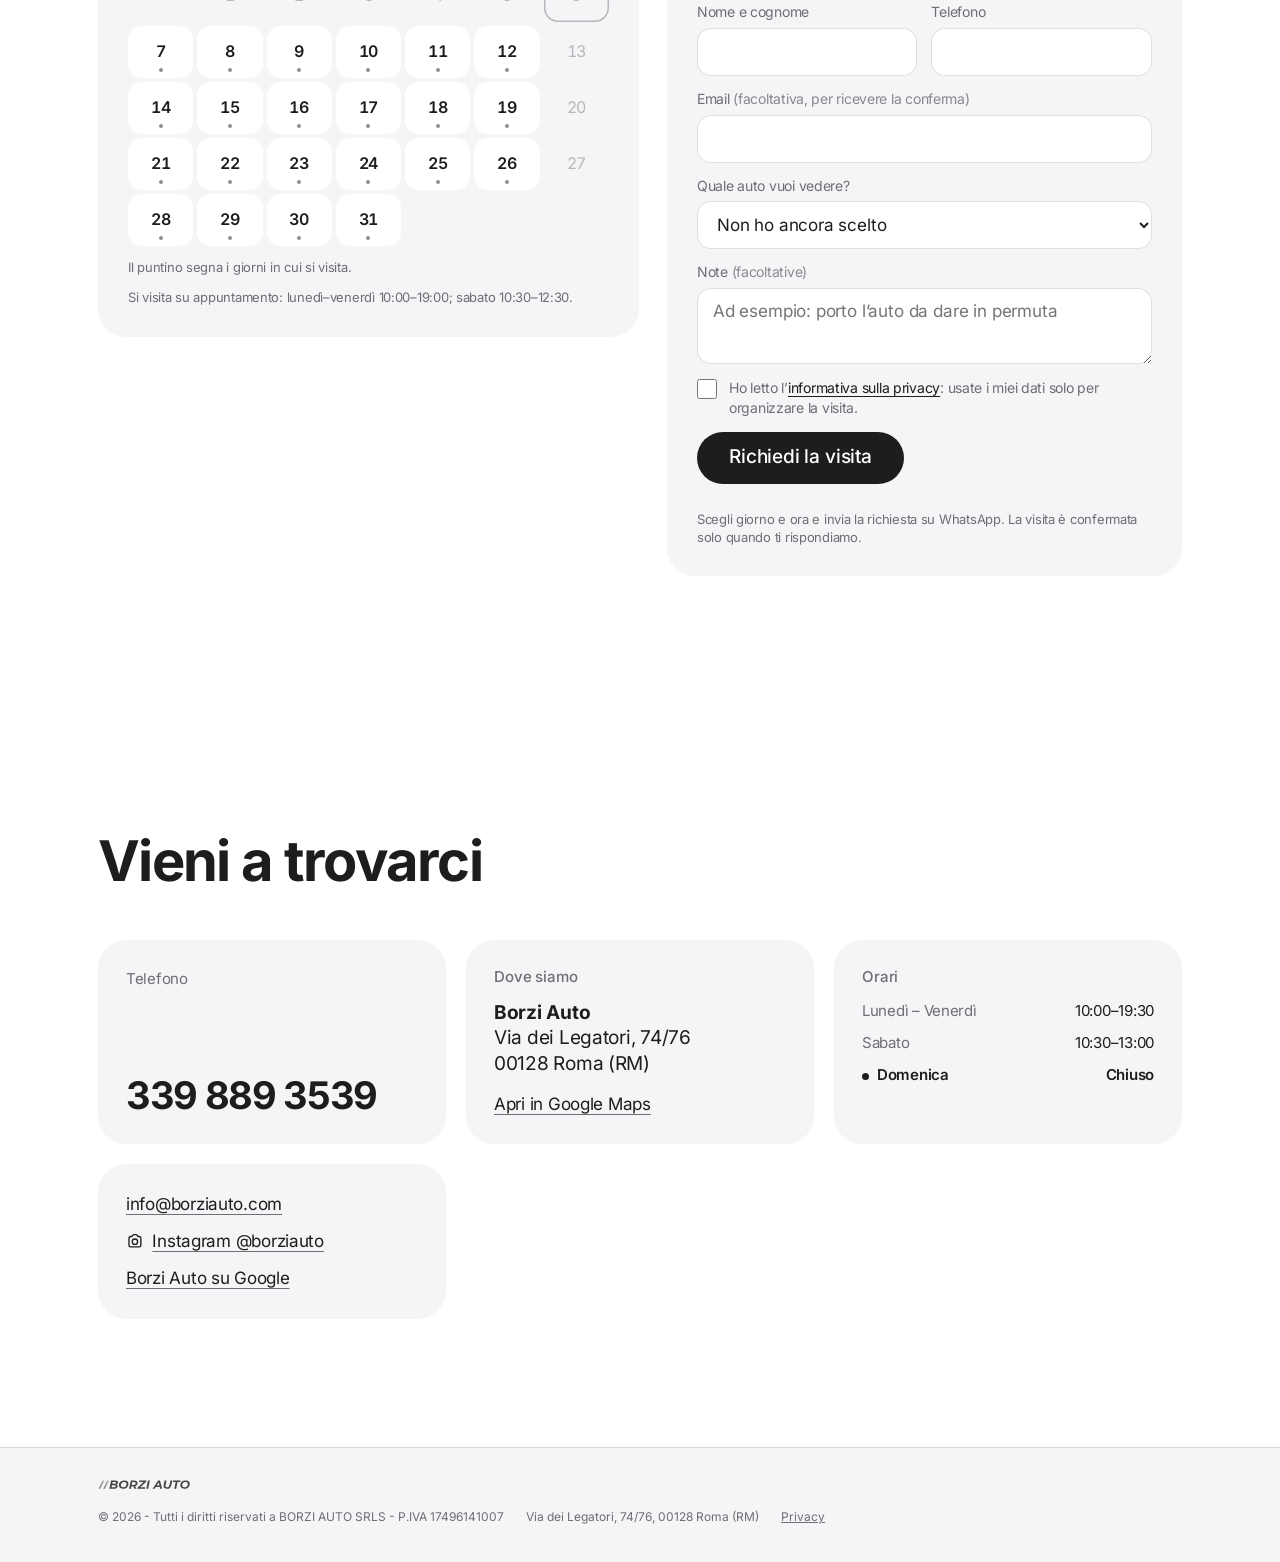
==== commit a051a7d9: "Sito: «Il nostro salone» diventa una fascia di foto a tutta larghezza La fascia scorre da sola, rall" ====
--- a/public/index.html
+++ b/public/index.html
@@ -272,28 +272,21 @@
       <p class="salone-lead">Questo è il posto dove ti aspettiamo<span data-se="indirizzoCompleto" hidden>: <span data-t="indirizzoCompleto"></span></span>.</p>
     </div>
   </div>
-  <div class="reel" id="reel" role="group" aria-roledescription="carosello" aria-label="Foto del salone di Borzi Auto" tabindex="0">
-    <div class="salone-glow" aria-hidden="true"><i></i><i></i></div>
-    <div class="reel-view">
-      <figure class="reel-slide" role="group" aria-roledescription="diapositiva" aria-label="1 di 3"><div class="reel-ph"><picture>
-        <source media="(max-width:700px)" srcset="img/salone/jimny-t.jpg" width="960" height="1200">
-        <img src="img/salone/jimny-w.jpg" width="1320" height="825" alt="L’ingresso di Borzi Auto con un Suzuki Jimny esposto sotto l’insegna" decoding="async"></picture></div></figure>
-      <figure class="reel-slide" role="group" aria-roledescription="diapositiva" aria-label="2 di 3"><div class="reel-ph"><picture>
-        <source media="(max-width:700px)" srcset="img/salone/abarth-t.jpg" width="960" height="1200">
-        <img src="img/salone/abarth-w.jpg" width="1320" height="825" alt="Un’Abarth 595 blu e una Mercedes Classe A bianca nel salone" loading="lazy" decoding="async"></picture></div></figure>
-      <figure class="reel-slide" role="group" aria-roledescription="diapositiva" aria-label="3 di 3"><div class="reel-ph"><picture>
-        <source media="(max-width:700px)" srcset="img/salone/esterno-t.jpg" width="960" height="1200">
-        <img src="img/salone/esterno-w.jpg" width="1320" height="825" alt="L’esterno di Borzi Auto con una MINI Countryman e una Lancia Ypsilon parcheggiate davanti" loading="lazy" decoding="async"></picture></div></figure>
-    </div>
-    <div class="reel-bar" hidden>
-      <button type="button" class="reel-btn" id="reel-prev" aria-label="Foto precedente"><svg viewBox="0 0 24 24" width="18" height="18" aria-hidden="true"><path fill="none" stroke="currentColor" stroke-width="2.2" stroke-linecap="round" stroke-linejoin="round" d="M15 5l-7 7 7 7"/></svg></button>
-      <div class="reel-pills" id="reel-pills"></div>
-      <button type="button" class="reel-btn" id="reel-next" aria-label="Foto successiva"><svg viewBox="0 0 24 24" width="18" height="18" aria-hidden="true"><path fill="none" stroke="currentColor" stroke-width="2.2" stroke-linecap="round" stroke-linejoin="round" d="M9 5l7 7-7 7"/></svg></button>
-      <button type="button" class="reel-btn reel-play" id="reel-play" aria-label="Metti in pausa lo scorrimento" aria-pressed="false">
-        <svg class="i-pause" viewBox="0 0 24 24" width="16" height="16" aria-hidden="true"><path fill="currentColor" d="M7 5h3.5v14H7zM13.5 5H17v14h-3.5z"/></svg>
-        <svg class="i-play" viewBox="0 0 24 24" width="16" height="16" aria-hidden="true"><path fill="currentColor" d="M8 5.5v13l11-6.5z"/></svg>
-      </button>
-    </div>
+  <div class="reel" id="reel" data-reel role="group" aria-label="Foto del salone di Borzi Auto" tabindex="0">
+    <ul class="reel-track">
+      <li class="frame wide"><img src="img/salone/jimny-w.jpg" width="1320" height="825" draggable="false" decoding="async" alt="L’ingresso di Borzi Auto con un Suzuki Jimny esposto sotto l’insegna"></li>
+      <li class="frame tall"><img src="img/salone/abarth-t.jpg" width="960" height="1200" loading="lazy" draggable="false" decoding="async" alt="Un’Abarth 595 blu e una Mercedes Classe A bianca nel salone"></li>
+      <li class="frame wide"><img src="img/salone/esterno-w.jpg" width="1320" height="825" loading="lazy" draggable="false" decoding="async" alt="L’esterno di Borzi Auto con una MINI Countryman e una Lancia Ypsilon parcheggiate davanti"></li>
+      <li class="frame tall"><img src="img/salone/jimny-t.jpg" width="960" height="1200" loading="lazy" draggable="false" decoding="async" alt="Il Suzuki Jimny bianco accanto a un divano e a una pianta, sotto la scritta Borzi Auto"></li>
+      <li class="frame wide"><img src="img/salone/abarth-w.jpg" width="1320" height="825" loading="lazy" draggable="false" decoding="async" alt="Un’Abarth 595 blu e una Mercedes Classe A bianca affiancate dentro il salone"></li>
+      <li class="frame tall"><img src="img/salone/esterno-t.jpg" width="960" height="1200" loading="lazy" draggable="false" decoding="async" alt="Il grande portone di Borzi Auto aperto sul salone, con una MINI Countryman e una Lancia Ypsilon davanti"></li>
+    </ul>
+  </div>
+  <div class="reel-bar" hidden>
+    <button type="button" class="reel-btn" id="reel-play" aria-pressed="false" aria-label="Metti in pausa lo scorrimento">
+      <svg class="i-pause" viewBox="0 0 24 24" width="16" height="16" aria-hidden="true"><path fill="currentColor" d="M7 5h3.5v14H7zM13.5 5H17v14h-3.5z"/></svg>
+      <svg class="i-play" viewBox="0 0 24 24" width="16" height="16" aria-hidden="true"><path fill="currentColor" d="M8 5.5v13l11-6.5z"/></svg>
+    </button>
   </div>
 </section>
 
--- a/public/style.css
+++ b/public/style.css
@@ -380,72 +380,36 @@
   *,*::before,*::after{animation-duration:.01ms!important;transition-duration:.01ms!important}
 }
 
-/* ---------- il nostro salone: carosello a scorrimento ---------- */
+/* ---------- il nostro salone: fascia di foto a tutta larghezza ---------- */
 .salone{position:relative;isolation:isolate;overflow:hidden;background:var(--bg);color:var(--fg);padding-block:clamp(64px,10vw,128px)}
 .salone-lead{max-width:34ch;color:var(--fg2);font-size:19px;line-height:1.3;letter-spacing:-.02em}
-.salone-glow{position:absolute;z-index:-1;left:50%;top:calc(var(--w) * var(--r) / 2);width:calc(var(--w) * 1.05);height:calc(var(--w) * var(--r) * 1.22);translate:-50% -50%;pointer-events:none}
-.salone-glow i{position:absolute;inset:0;border-radius:50%;background:center/cover no-repeat;filter:blur(80px) saturate(1.5);opacity:0;transition:opacity 1.4s ease}
-.salone-glow i.on{opacity:.4}
-
-.reel{--gap:clamp(12px,2vw,24px);--w:min(74vw,1160px);--r:.625;position:relative;margin-top:clamp(8px,2vw,24px)}
-.reel-view{position:relative;height:calc(var(--w) * var(--r));touch-action:pan-y;cursor:grab;
-  -webkit-mask-image:linear-gradient(90deg,transparent,#000 8%,#000 92%,transparent);mask-image:linear-gradient(90deg,transparent,#000 8%,#000 92%,transparent)}
-.reel-view.drag{cursor:grabbing}
-.reel-slide{position:absolute;top:0;left:50%;width:var(--w);height:100%;margin:0 0 0 calc(var(--w) / -2);overflow:hidden;border-radius:clamp(18px,2.6vw,34px);background:var(--card);
-  box-shadow:inset 0 0 0 1px rgba(255,255,255,.08);
-  transform:translate3d(calc(var(--o,0) * (100% + var(--gap)) + var(--drag,0px)),0,0) scale(calc(1 - var(--a,0) * .09));
-  opacity:calc(1 - var(--a,0) * .64);
-  transition:transform 1s var(--ease),opacity .9s ease;will-change:transform,opacity;-webkit-user-select:none;user-select:none}
-.reel-slide.far{pointer-events:none}
-.reel-slide:not(.on){cursor:pointer}
-.reel-slide.jump{transition:none!important;opacity:0}
-.reel-view.drag .reel-slide{transition:none}
-.reel-ph{position:absolute;inset:-1px;overflow:hidden;transform:scale(1.02);transition:transform 1.4s var(--ease)}
-.reel-slide.on .reel-ph{transform:scale(1.07);transition:transform 9s linear}
-.reel-ph picture{display:block;width:108%;height:100%;margin-left:-4%}
-.reel-ph img{display:block;width:100%;height:100%;max-width:none;object-fit:cover;-webkit-user-drag:none;transform:translate3d(calc(var(--o,0) * -3.5%),0,0);transition:transform 1s var(--ease)}
-.reel-view.drag .reel-ph img{transition:none}
-.reel-slide::after{content:"";position:absolute;inset:0;pointer-events:none;background:linear-gradient(105deg,transparent 38%,rgba(255,255,255,.2) 50%,transparent 62%);transform:translateX(-130%)}
-.reel-slide.on::after{animation:reel-glint 1.5s .4s var(--ease) 1 both}
-@keyframes reel-glint{to{transform:translateX(130%)}}
-
-/* ingresso: le foto partono impilate e si aprono a ventaglio */
-.reel.live:not(.in) .reel-slide{opacity:0;transform:translate3d(0,0,0) scale(.86)}
-.reel.intro .reel-slide{transition-delay:calc(var(--a,0) * .16s);transition-duration:1.3s}
-
-/* comandi */
-.reel-bar{display:flex;align-items:center;justify-content:center;gap:12px;margin-top:clamp(20px,3vw,32px)}
+
+/* la fascia scorre da sola, rallenta col mouse sopra e si trascina col dito o col mouse; con «riduci animazioni» (o senza JavaScript) resta una fila da far scorrere a mano */
+.reel{--rh:clamp(210px,32vw,470px);--gap:clamp(10px,1.6vw,20px);margin-top:clamp(28px,5vw,56px);overflow-x:auto;scrollbar-width:none;
+  -webkit-mask-image:linear-gradient(90deg,transparent,#000 6%,#000 94%,transparent);mask-image:linear-gradient(90deg,transparent,#000 6%,#000 94%,transparent)}
+.reel::-webkit-scrollbar{display:none}
+.reel:focus-visible{outline:2px solid var(--link);outline-offset:-2px}
+.reel-track{display:flex;gap:var(--gap);width:max-content;padding-inline:clamp(20px,5vw,48px);margin:0;list-style:none;will-change:transform}
+.frame{flex:none;height:var(--rh);margin:0;overflow:hidden;border-radius:clamp(16px,2.2vw,30px);background:var(--card);box-shadow:inset 0 0 0 1px rgba(255,255,255,.08);-webkit-user-select:none;user-select:none}
+.frame.wide{aspect-ratio:16 / 10}
+.frame.tall{aspect-ratio:4 / 5}
+.frame img{display:block;width:100%;height:100%;max-width:none;object-fit:cover;-webkit-user-drag:none;user-select:none}
+.reel.is-live{overflow:hidden;cursor:grab;touch-action:pan-y;clip-path:inset(0 100% 0 0)}
+.reel.is-live.drag{cursor:grabbing}
+.reel.is-live.in{clip-path:inset(0);transition:clip-path 1.3s var(--ease)}
+
+/* pausa (per chi non vuole la fascia in movimento) */
+.reel-bar{display:flex;justify-content:center;margin-top:clamp(18px,3vw,28px)}
 .reel-btn{display:grid;place-items:center;width:44px;height:44px;border:0;border-radius:50%;background:var(--fill);color:var(--fg);cursor:pointer;transition:background .2s,transform .2s var(--ease)}
 .reel-btn:hover{background:var(--fill-h)}
 .reel-btn:active{transform:scale(.92)}
-.reel-play{margin-left:8px}
-.reel-play .i-play{display:none}
-.reel-play[aria-pressed="true"] .i-play{display:block}
-.reel-play[aria-pressed="true"] .i-pause{display:none}
-.reel-pills{display:flex;align-items:center;gap:10px;padding-inline:6px}
-.pill{position:relative;flex:none;width:8px;height:8px;padding:0;border:0;border-radius:99px;background:var(--fill-h);cursor:pointer;transition:width .6s var(--ease),background .3s}
-.pill::before{content:"";position:absolute;inset:-18px -5px}
-.pill i{position:absolute;inset:0;border-radius:99px;background:var(--fg);transform:scaleX(0);transform-origin:left}
-.pill[aria-current="true"]{width:52px}
-.pill[aria-current="true"] i{animation:reel-fill 5.4s linear forwards}
-.reel.hold .pill[aria-current="true"] i{animation-play-state:paused}
-.reel.still .pill[aria-current="true"] i{animation:none;transform:scaleX(1)}
-@keyframes reel-fill{to{transform:scaleX(1)}}
-
-/* senza JavaScript: una fila da far scorrere con il dito */
-.reel:not(.live) .reel-view{display:flex;gap:var(--gap);height:auto;overflow-x:auto;scroll-snap-type:x mandatory;padding-inline:calc((100% - var(--w)) / 2);-webkit-mask-image:none;mask-image:none;cursor:auto}
-.reel:not(.live) .reel-slide{position:relative;left:auto;flex:0 0 var(--w);height:calc(var(--w) * var(--r));margin:0;transform:none;opacity:1;scroll-snap-align:center}
-.reel:not(.live) .reel-ph{transform:none}
+.reel-btn .i-play{display:none}
+.reel-btn[aria-pressed="true"] .i-play{display:block}
+.reel-btn[aria-pressed="true"] .i-pause{display:none}
 
 @media (max-width:700px){
-  .reel{--w:82vw;--r:1.25}
-  .salone-glow i{filter:blur(48px) saturate(1.4)}
+  .reel{--rh:clamp(230px,62vw,330px)}
   .reel-btn{width:42px;height:42px}
-}
-@media (prefers-reduced-motion:reduce){
-  .reel-slide,.reel-ph,.reel-ph img,.salone-glow i{transition-duration:.01ms!important;transition-delay:0s!important}
-  .reel-slide.on::after{animation:none}
-  .reel-slide.on .reel-ph{transform:scale(1.02)}
 }
 
 /* ---------- prenota una visita ---------- */
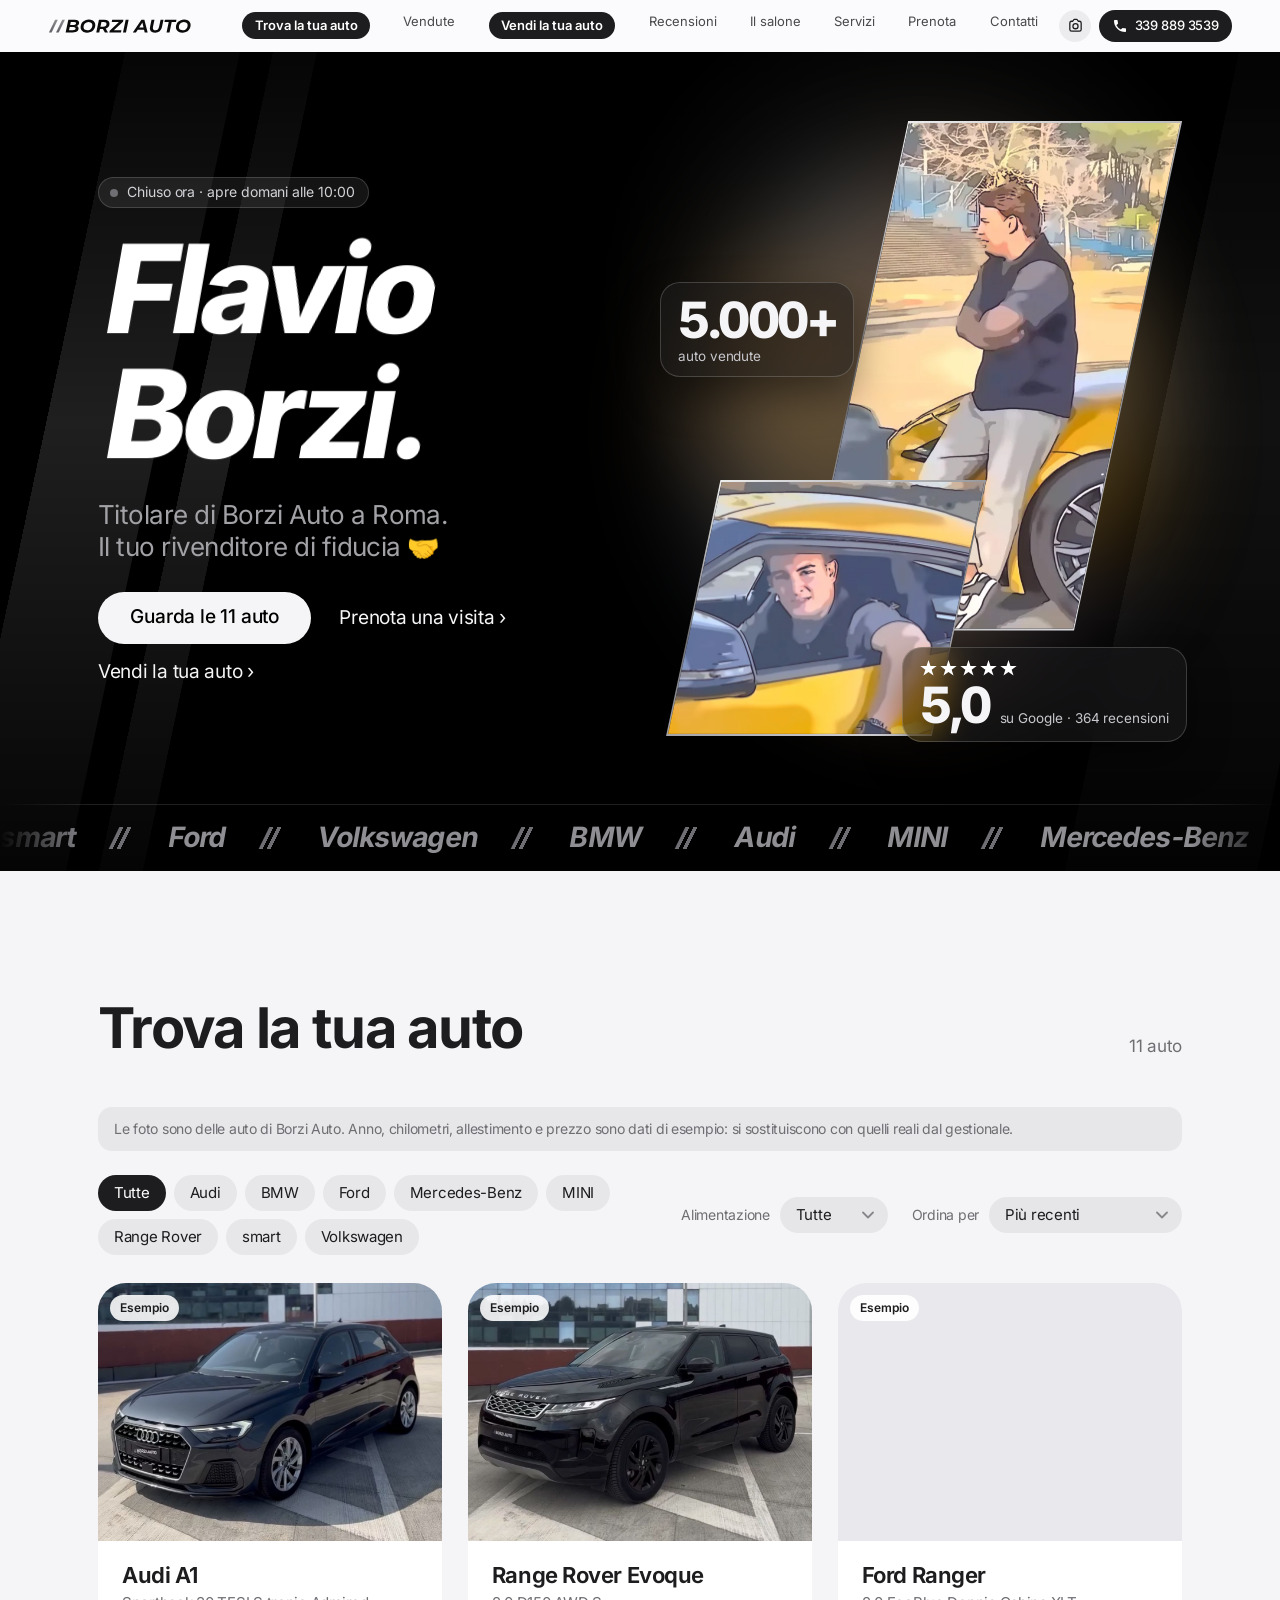
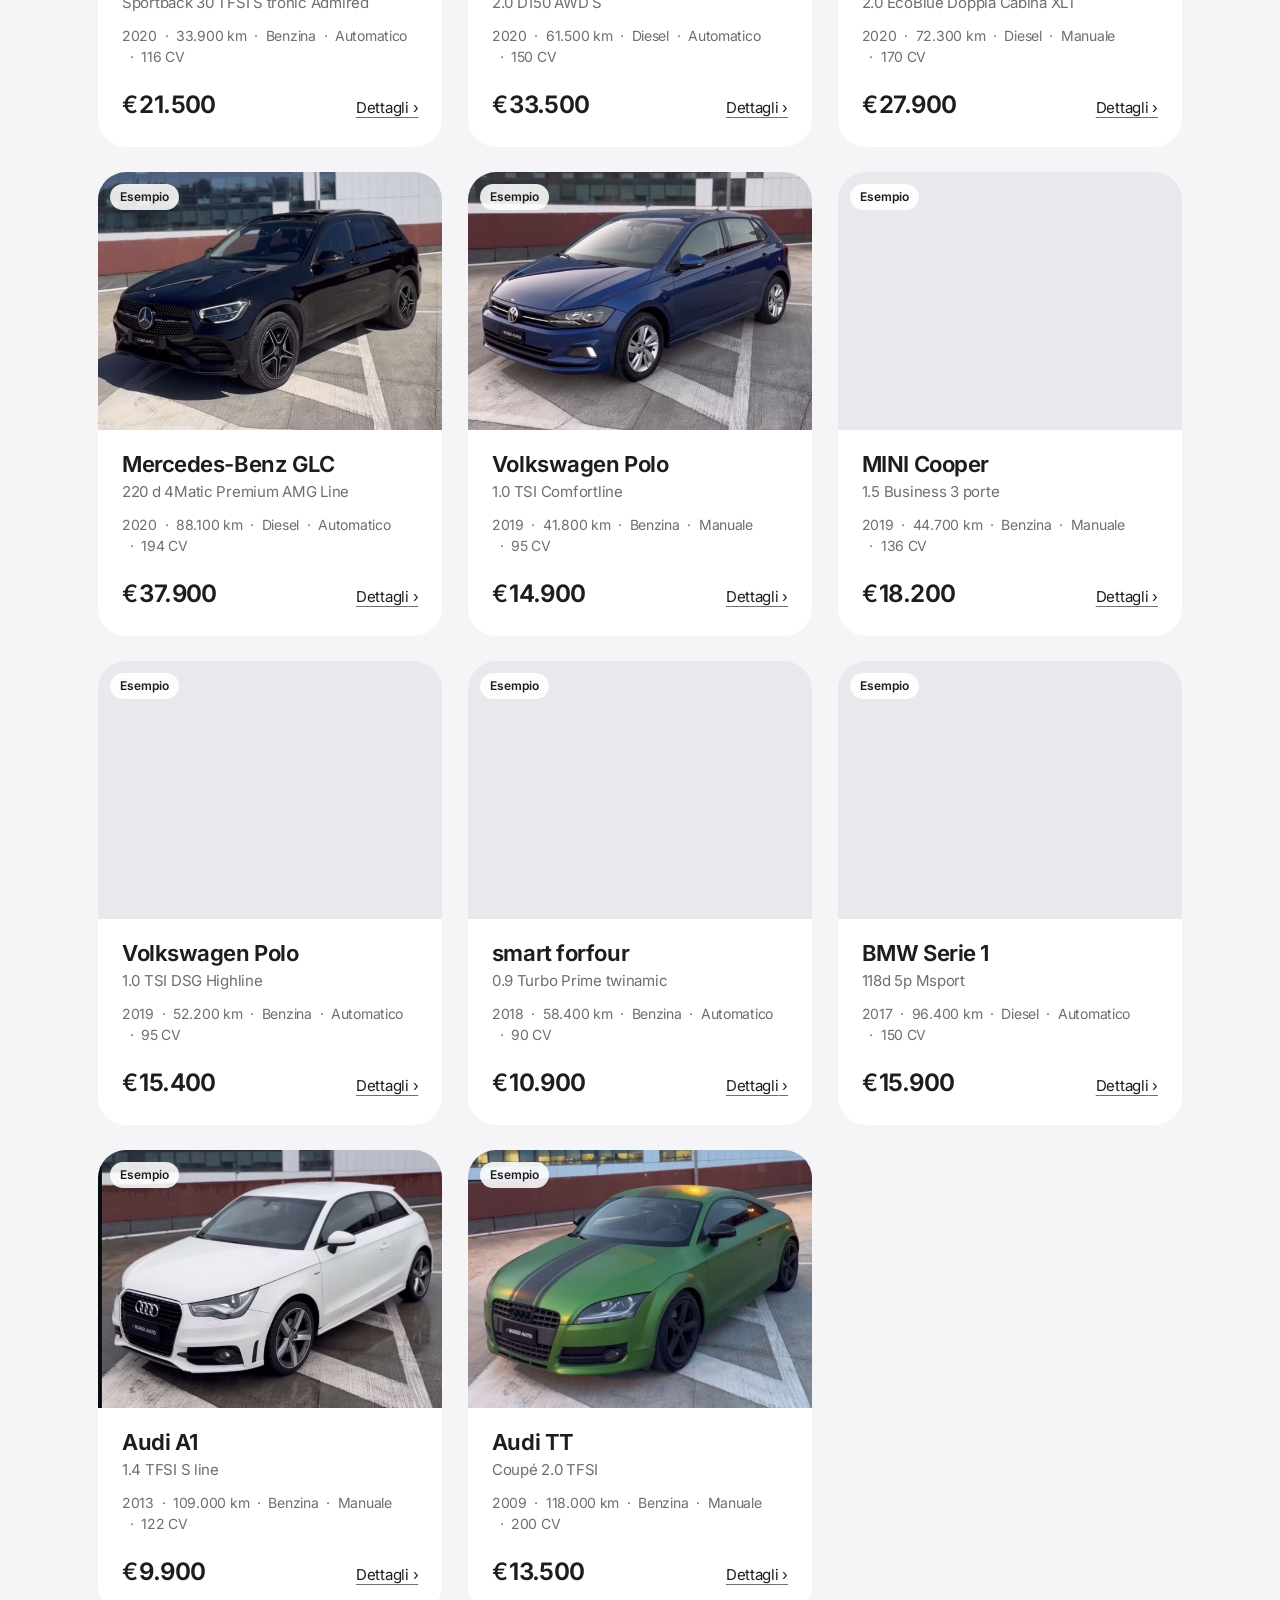
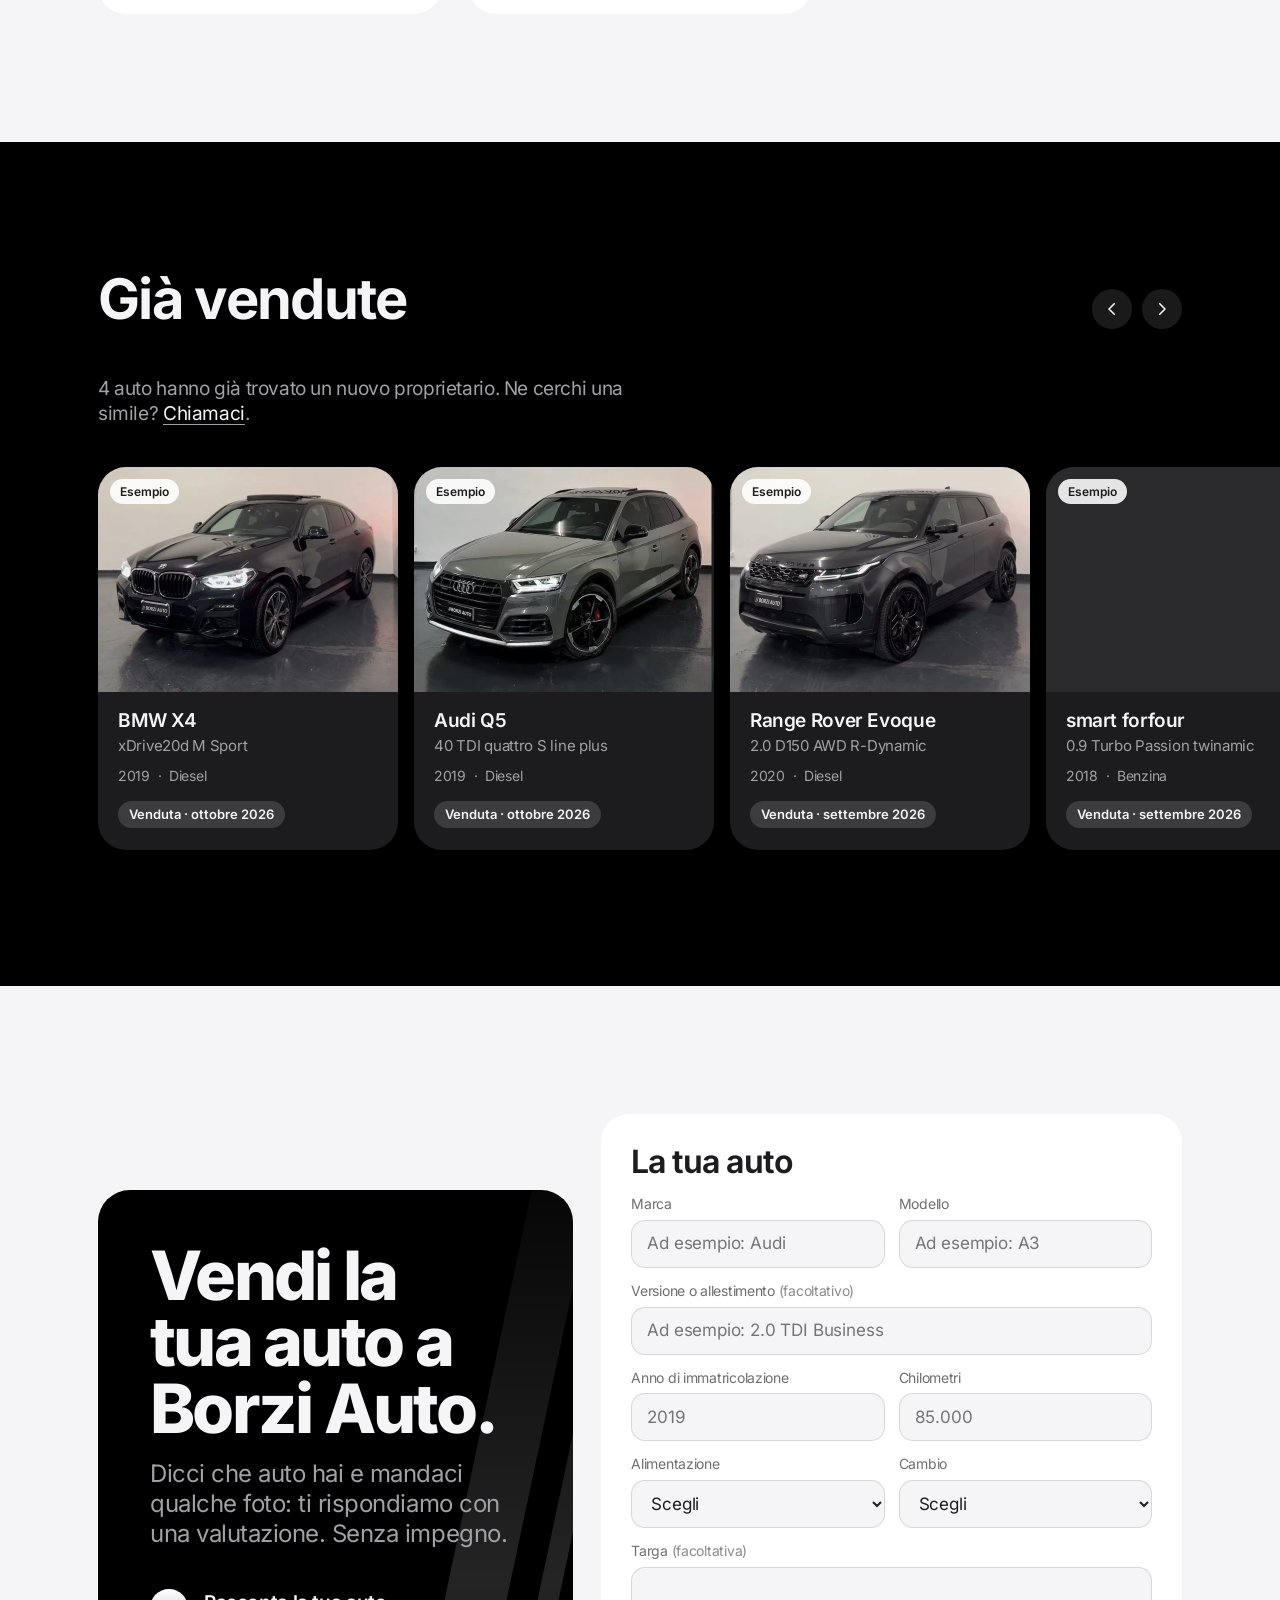
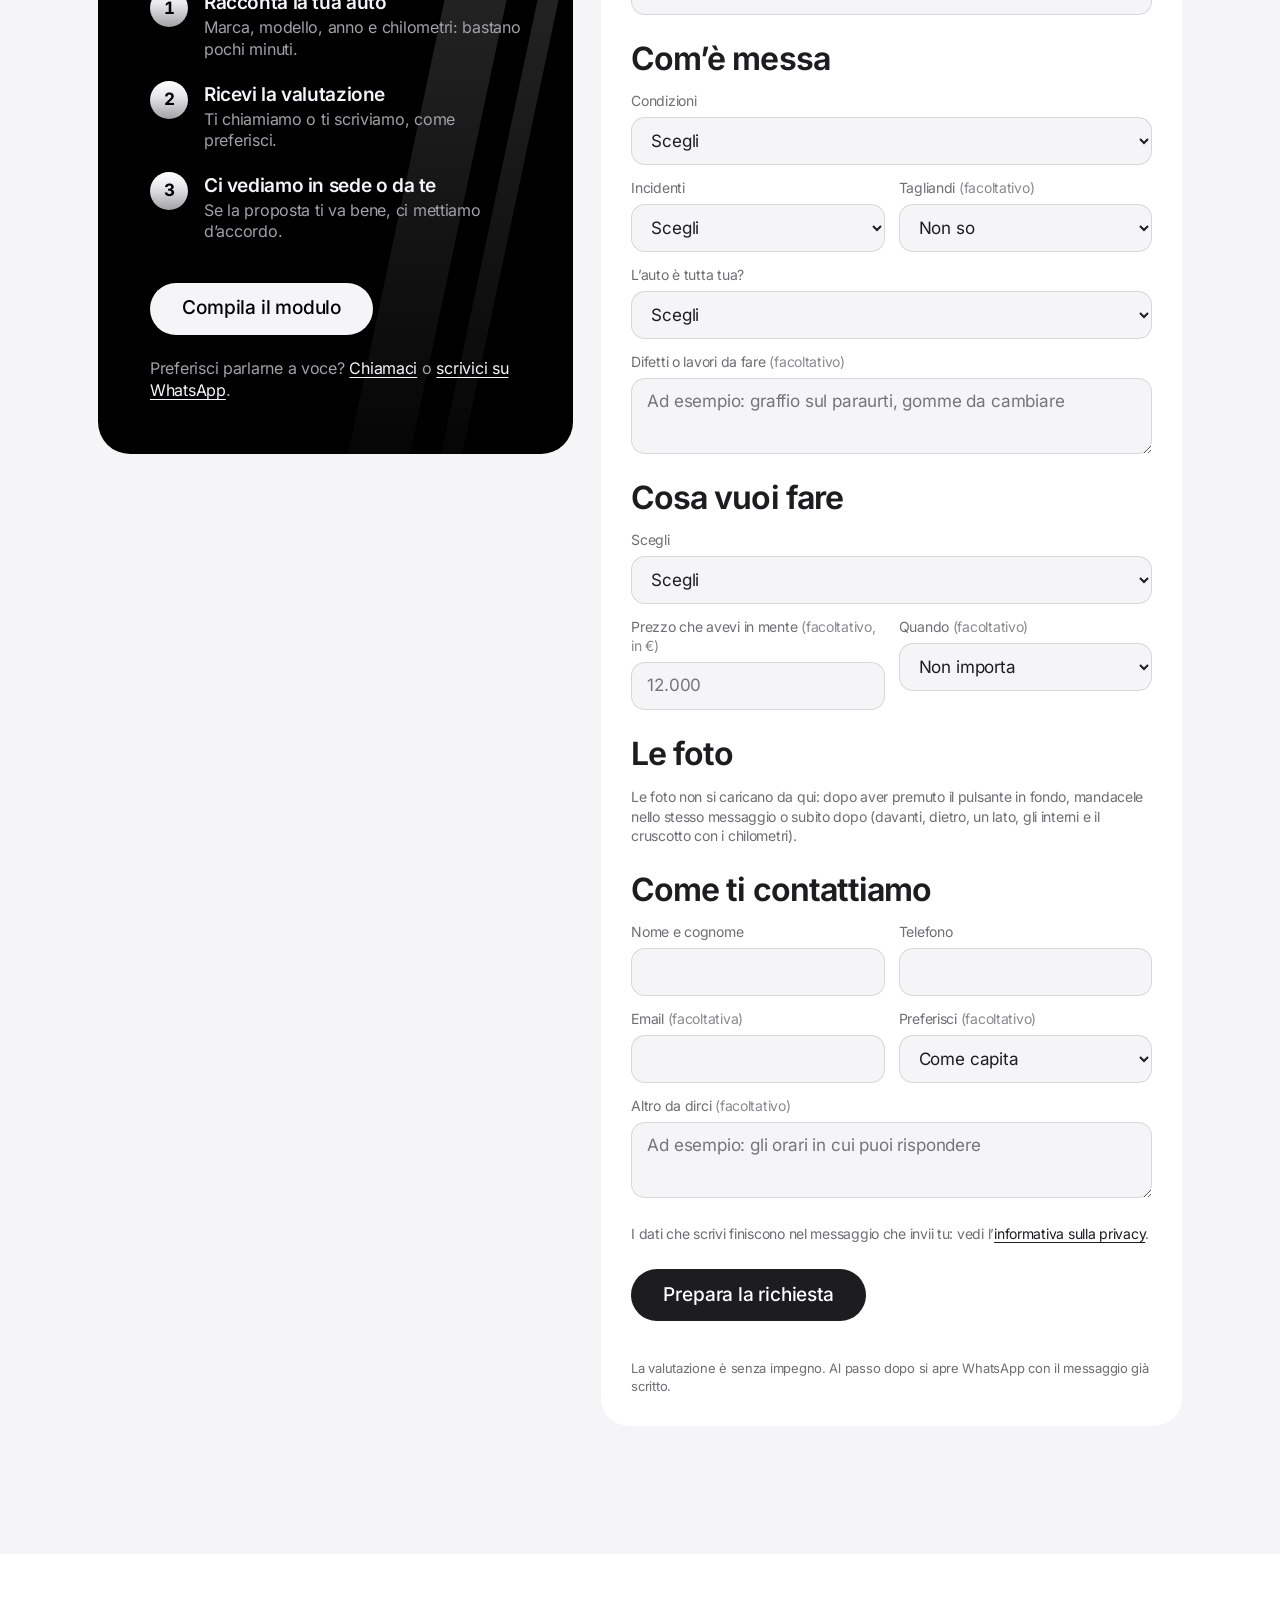
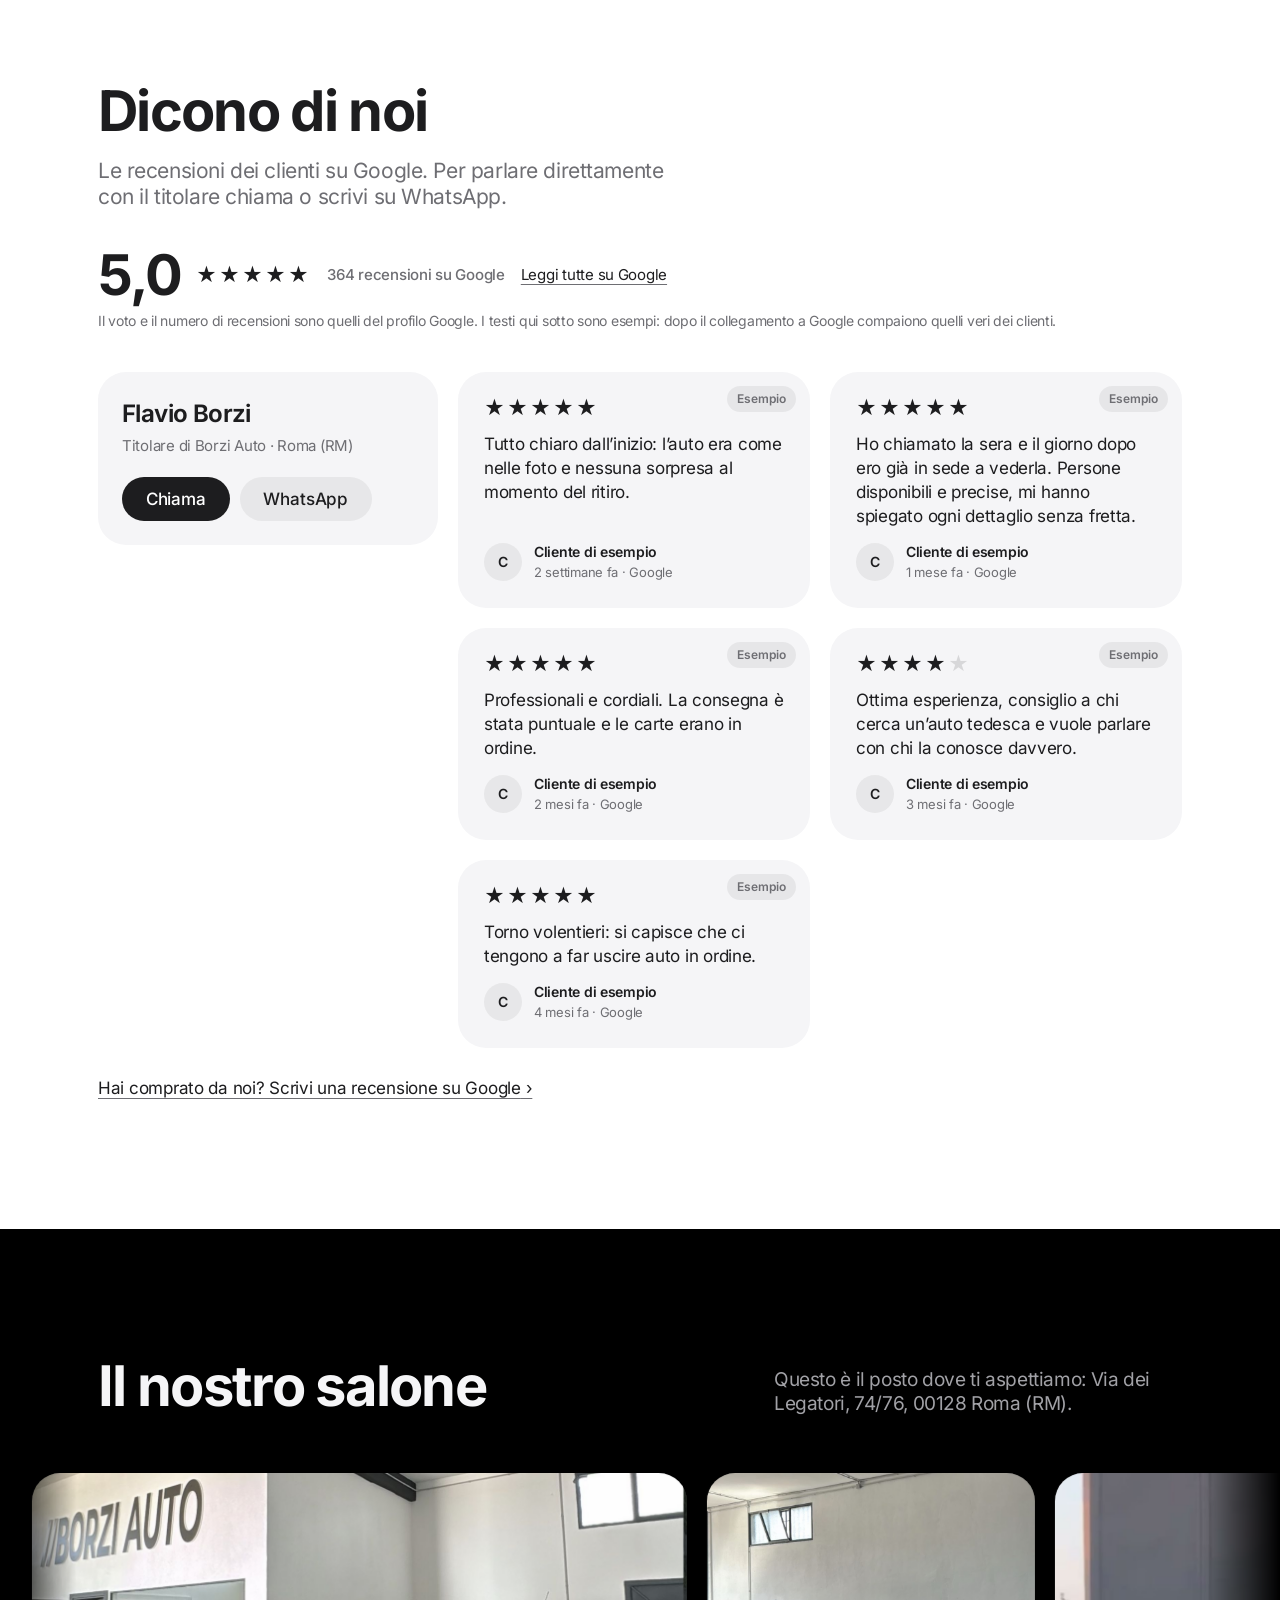
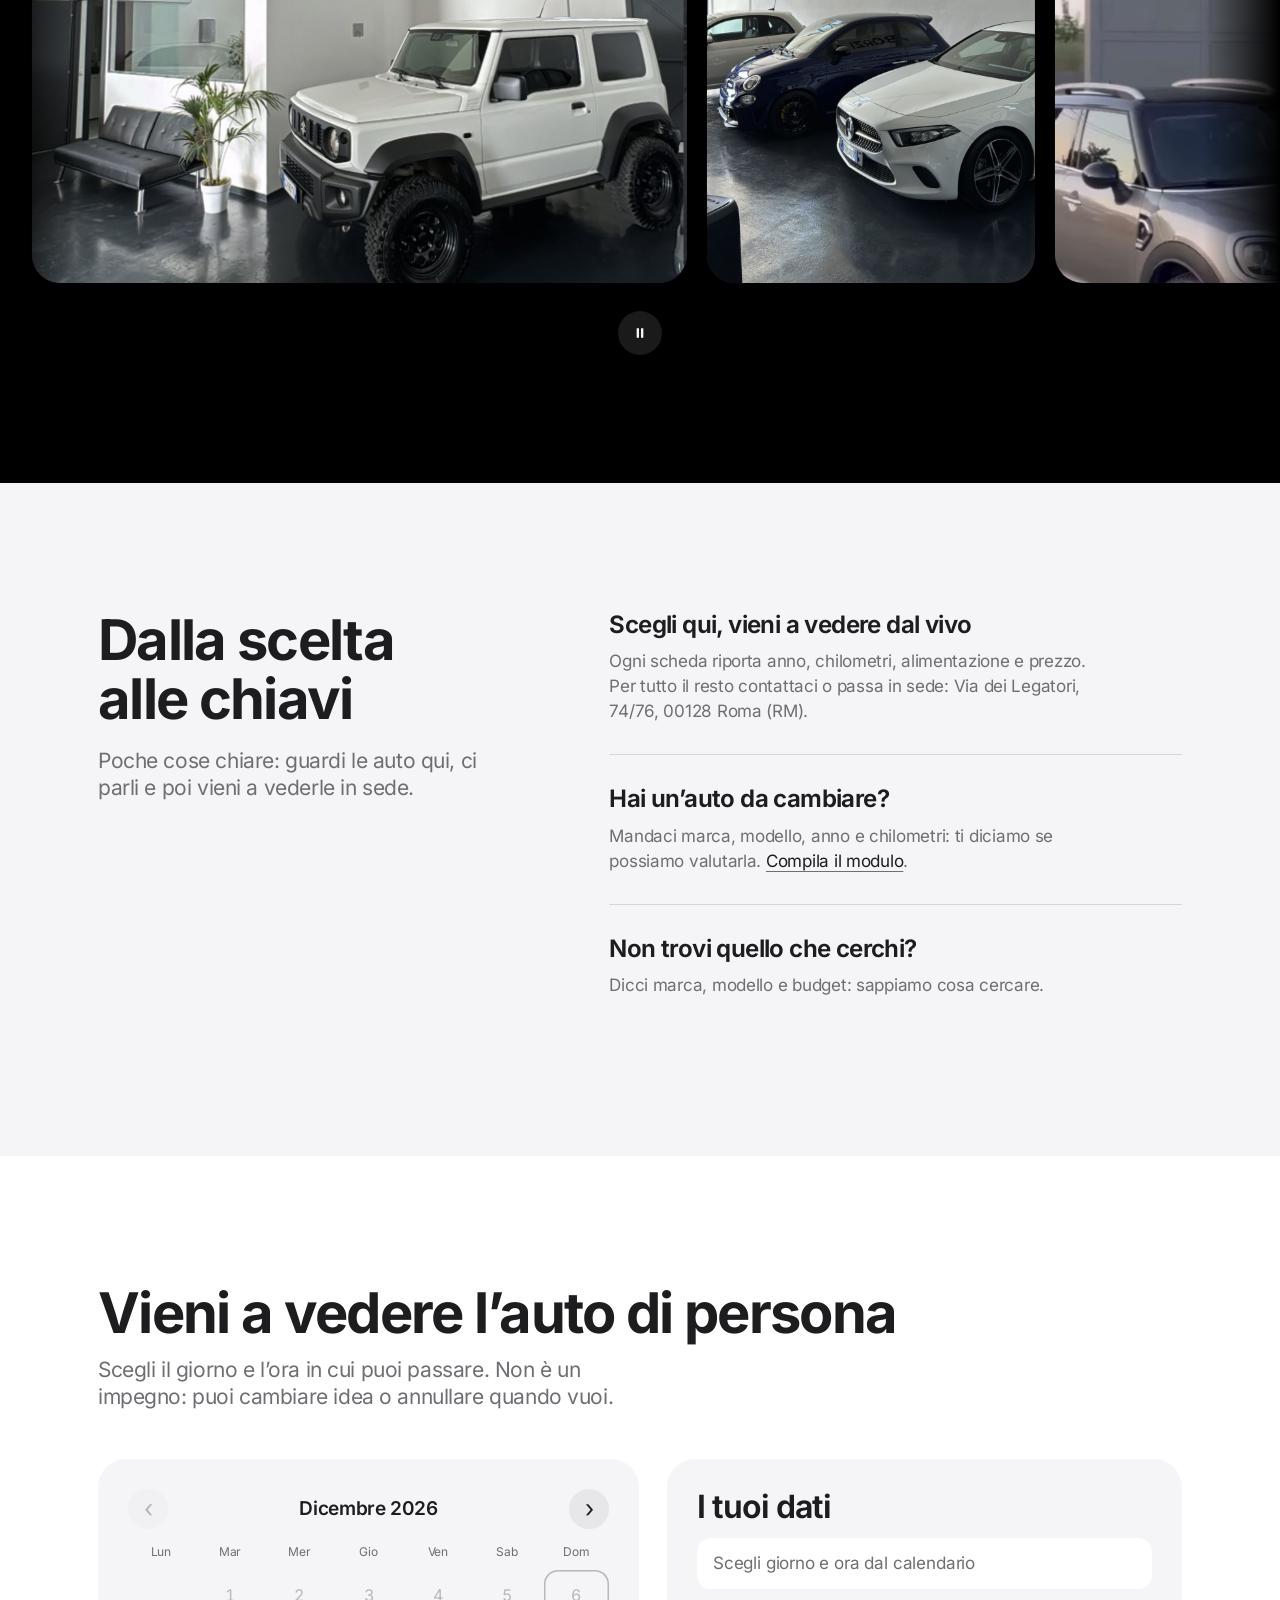
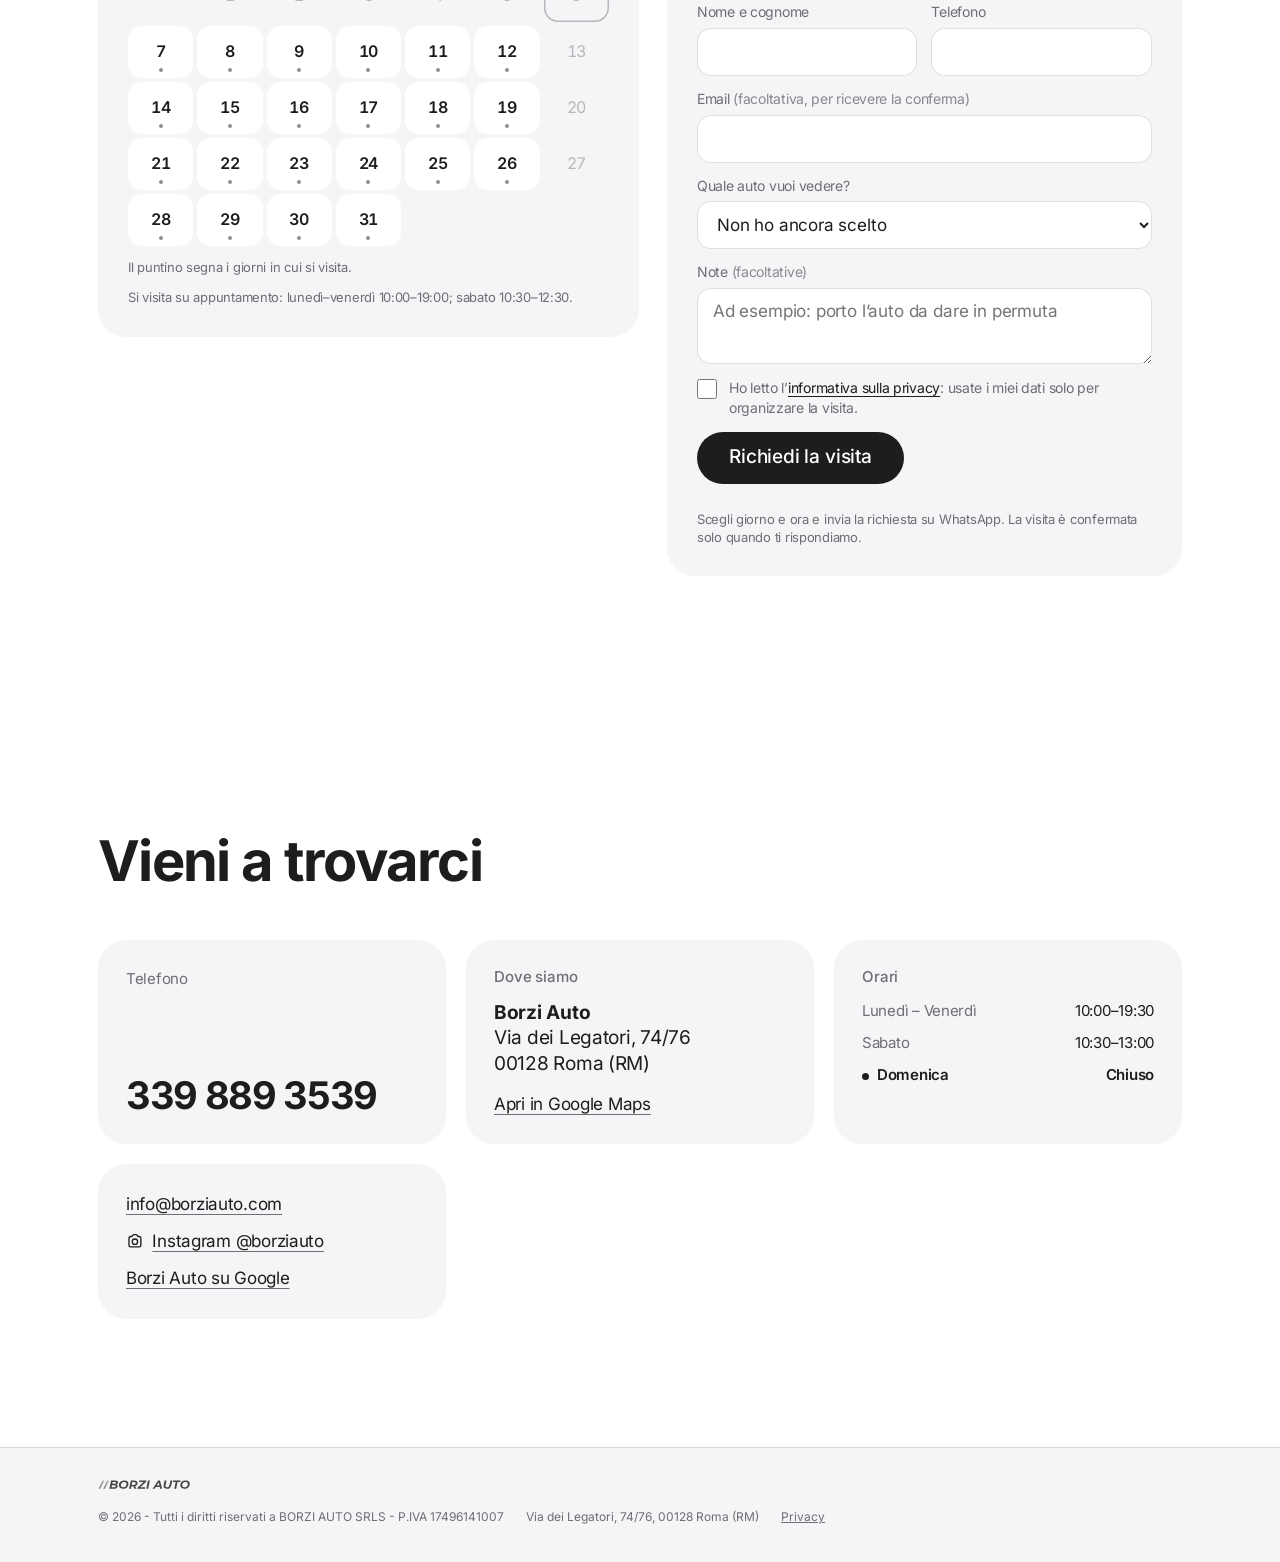
==== commit 8f91251b: "Foto della prima schermata in stile cartone, elenco auto a 2 colonne su telefono, modulo Vendi e rec" ====
--- a/public/index.html
+++ b/public/index.html
@@ -83,13 +83,13 @@
       <figure class="fr fr-a">
         <div class="fr-in"><picture>
           <source type="image/webp" srcset="img/flavio/flavio-1-640.webp 640w, img/flavio/flavio-1-1100.webp 1100w" sizes="(max-width:719px) 74vw, 400px">
-          <img id="ph-a" src="img/flavio/flavio-1-1100.jpg" srcset="img/flavio/flavio-1-640.jpg 640w, img/flavio/flavio-1-1100.jpg 1100w" sizes="(max-width:719px) 74vw, 400px" width="1100" height="1470" alt="Flavio Borzi, titolare di Borzi Auto, appoggiato a un’auto sportiva gialla" fetchpriority="high" decoding="async">
+          <img id="ph-a" src="img/flavio/flavio-1-1100.jpg" srcset="img/flavio/flavio-1-640.jpg 640w, img/flavio/flavio-1-1100.jpg 1100w" sizes="(max-width:719px) 74vw, 400px" width="1100" height="1470" alt="Illustrazione in stile cartone di Flavio Borzi, titolare di Borzi Auto, appoggiato a un’auto sportiva gialla" fetchpriority="high" decoding="async">
         </picture><i class="glint" aria-hidden="true"></i></div>
       </figure>
       <figure class="fr fr-b">
         <div class="fr-in"><picture>
           <source type="image/webp" srcset="img/flavio/flavio-2-640.webp 640w, img/flavio/flavio-2-1100.webp 1100w" sizes="(max-width:719px) 62vw, 340px">
-          <img id="ph-b" src="img/flavio/flavio-2-1100.jpg" srcset="img/flavio/flavio-2-640.jpg 640w, img/flavio/flavio-2-1100.jpg 1100w" sizes="(max-width:719px) 62vw, 340px" width="1100" height="880" alt="Flavio Borzi sorride dal finestrino di un’auto sportiva gialla" decoding="async">
+          <img id="ph-b" src="img/flavio/flavio-2-1100.jpg" srcset="img/flavio/flavio-2-640.jpg 640w, img/flavio/flavio-2-1100.jpg 1100w" sizes="(max-width:719px) 62vw, 340px" width="1100" height="880" alt="Illustrazione in stile cartone di Flavio Borzi che sorride dal finestrino di un’auto sportiva gialla" decoding="async">
         </picture><i class="glint" aria-hidden="true"></i></div>
       </figure>
       <div class="hchip hchip-sold" id="chip-sold" role="img" aria-label="Più di 5.000 auto vendute">
@@ -246,6 +246,7 @@
       <span class="rate-t"><b id="rate-tot"></b><a id="rate-all" href="#" target="_blank" rel="noopener" hidden>Leggi tutte su Google</a></span>
     </div>
     <p class="rate-demo" id="rate-demo" hidden>Il voto e il numero di recensioni sono quelli del profilo Google. I testi qui sotto sono esempi: dopo il collegamento a Google compaiono quelli veri dei clienti.</p>
+    <button type="button" class="btn btn-soft rev-toggle" id="rev-toggle" aria-expanded="false" aria-controls="people-grid">Leggi le recensioni</button>
 
     <div class="people-grid" id="people-grid">
       <figure class="owner" id="owner">
--- a/public/style.css
+++ b/public/style.css
@@ -244,6 +244,23 @@
 .eur{margin-right:.08em;font-weight:500}
 .more{color:var(--link);font-size:15px}
 .more::after{content:" ›"}
+/* telefono: due auto per riga, scheda compatta (foto, nome, anno e km, prezzo). Con ~30 auto sono 15 righe invece di 30. Tutta la scheda resta il tasto «Dettagli». */
+@media (max-width:599px){
+  #griglia{grid-template-columns:repeat(2,minmax(0,1fr));gap:10px}
+  #griglia .car{border-radius:18px}
+  #griglia .car:hover,#griglia .car:focus-within{transform:none}
+  #griglia .stage{aspect-ratio:5/4}
+  #griglia .tag-demo{top:6px;left:6px;padding:2px 8px;font-size:10.5px}
+  #griglia .car-body{gap:6px;padding:10px 12px 12px}
+  #griglia .car h3{font-size:15.5px;line-height:1.2;letter-spacing:-.015em;display:-webkit-box;-webkit-line-clamp:2;-webkit-box-orient:vertical;overflow:hidden}
+  #griglia .trim{margin-top:2px;font-size:12.5px;line-height:1.25;white-space:nowrap;overflow:hidden;text-overflow:ellipsis}
+  #griglia .specs{font-size:12.5px;line-height:1.3}
+  #griglia .specs li:nth-child(n+3){display:none}
+  #griglia .specs li+li::before{margin:0 .4em}
+  #griglia .buy{padding-top:0}
+  #griglia .price{font-size:18px}
+  #griglia .more{display:none}
+}
 
 /* ---------- vendute ---------- */
 .sold{padding-inline:0;overflow:hidden}
@@ -298,6 +315,13 @@
 .rev-by span:last-child{display:flex;flex-direction:column;min-width:0}
 .rev-by a,.rev-by b{font-weight:600;text-decoration:none}
 .rev-by a:hover{text-decoration:underline}
+/* recensioni: sul telefono e sul tablet restano visibili titolo e voto, l'elenco si apre da un pulsante (la classe .coll la mette sito.js solo se ci sono recensioni) */
+.rev-toggle{display:none}
+@media (max-width:899px){
+  .people.coll .rev-toggle{display:inline-flex;margin-top:22px}
+  .people.coll:not(.aperta) .people-grid,.people.coll:not(.aperta) .rev-foot{display:none}
+  .people.coll .people-grid{margin-top:22px}
+}
 .rev-by small{color:var(--fg2);font-size:13px}
 .av{display:grid;place-items:center;flex:none;width:38px;height:38px;overflow:hidden;border-radius:50%;background:var(--fill);font-weight:600}
 .av img{width:100%;height:100%;object-fit:cover}
@@ -494,7 +518,7 @@
 @media (prefers-color-scheme:dark){.vd-panel{background:linear-gradient(155deg,#303034 0%,#0c0c0d 72%);box-shadow:inset 0 0 0 1px rgba(255,255,255,.16)}}
 .vd-panel h2{max-width:11ch;font-size:clamp(38px,5.4vw,68px);line-height:.98;font-weight:800;letter-spacing:-.04em}
 .vd-lead{max-width:30ch;margin-top:18px;font-size:clamp(19px,2.2vw,24px);line-height:1.25;letter-spacing:-.02em;color:#a1a1a6}
-.vd-steps{counter-reset:vd;display:grid;gap:20px;margin:clamp(26px,3.4vw,40px) 0}
+.vd-steps{counter-reset:vd;display:grid;gap:20px;padding:0;list-style:none;margin:clamp(26px,3.4vw,40px) 0}
 .vd-steps li{counter-increment:vd;display:grid;grid-template-columns:38px 1fr;column-gap:16px;align-items:start}
 .vd-steps li::before{content:counter(vd);grid-row:span 2;display:grid;place-items:center;width:38px;height:38px;border-radius:50%;background:var(--silver);color:#000;font-weight:700;font-size:17px;font-variant-numeric:tabular-nums}
 .vd-steps b{font-size:19px;font-weight:600;letter-spacing:-.02em;color:#f5f5f7}
@@ -528,6 +552,11 @@
 .vd-az{display:flex;flex-wrap:wrap;gap:10px;margin-top:20px}
 .vd-ok .pr-nota{margin-top:16px}
 @media (max-width:559px){.vd-panel h2{max-width:none}.vd-go{width:100%}}
+/* modulo espandibile quando le due colonne si impilano (telefono e tablet): chiuso all'inizio, si apre da «Compila il modulo» */
+.vd-form{scroll-margin-top:calc(var(--head) + 16px)}
+.vendi.coll:not(.aperto) .vd-form{display:none}
+@media (prefers-reduced-motion:no-preference){.vendi.coll.aperto .vd-form{animation:vd-apri .38s var(--ease)}}
+@keyframes vd-apri{from{opacity:0;transform:translateY(-8px)}to{opacity:1;transform:none}}
 
 /* barra in alto sui computer stretti: con la voce «Vendi la tua auto» il menu è più largo, quindi il numero lascia il posto a «Chiama» */
 @media (min-width:1101px) and (max-width:1240px){
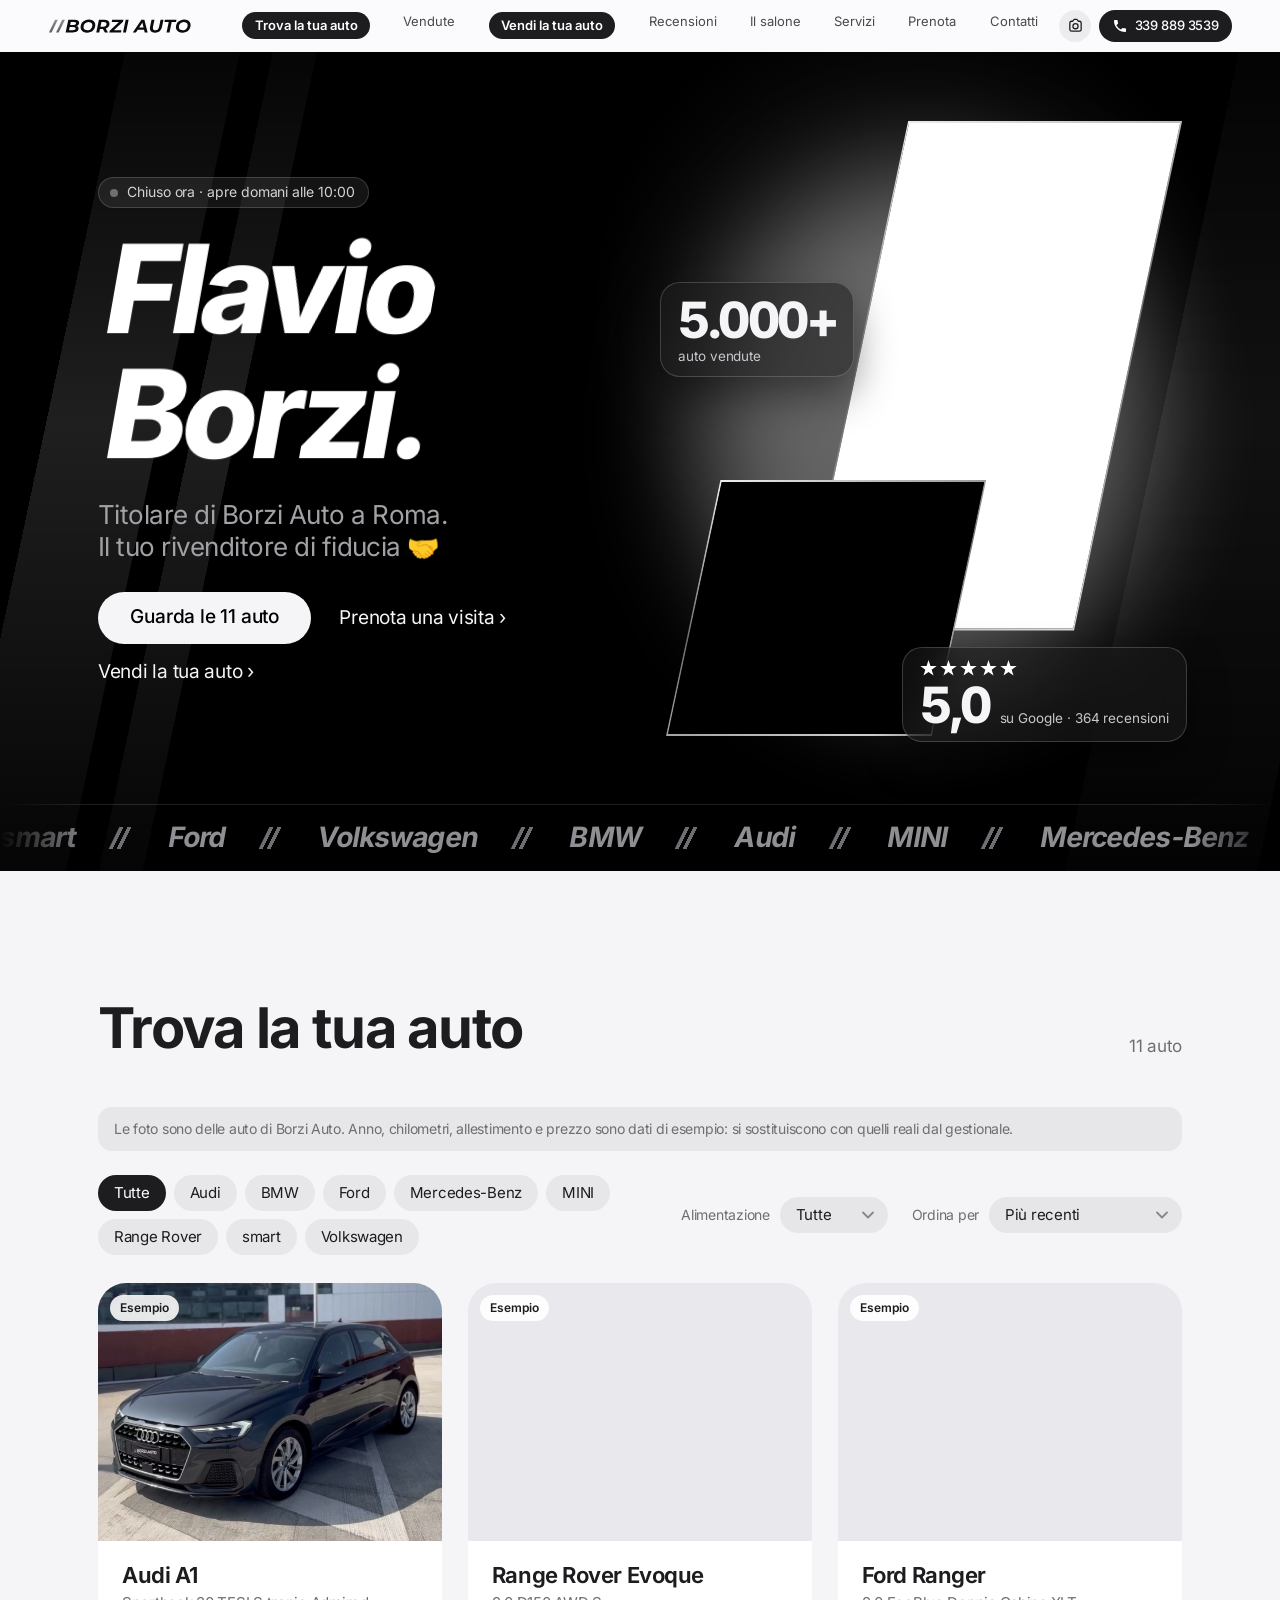
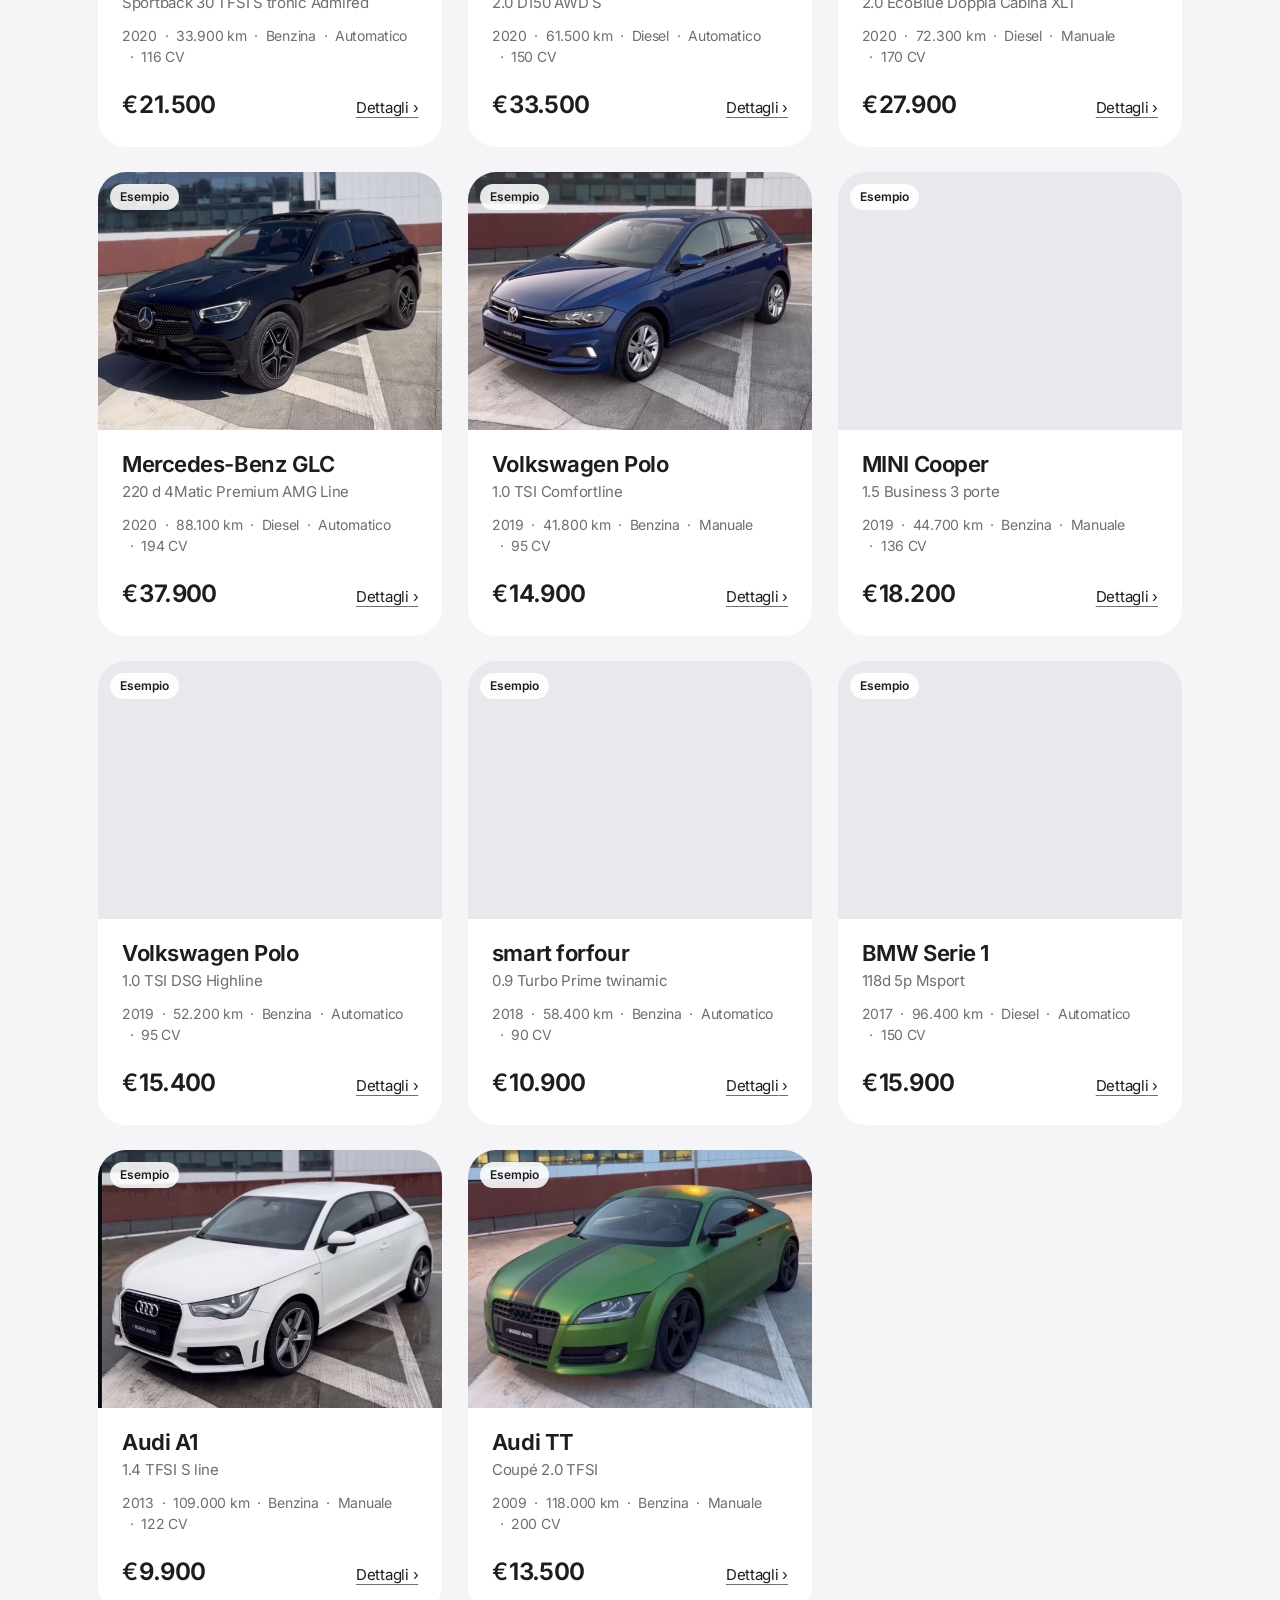
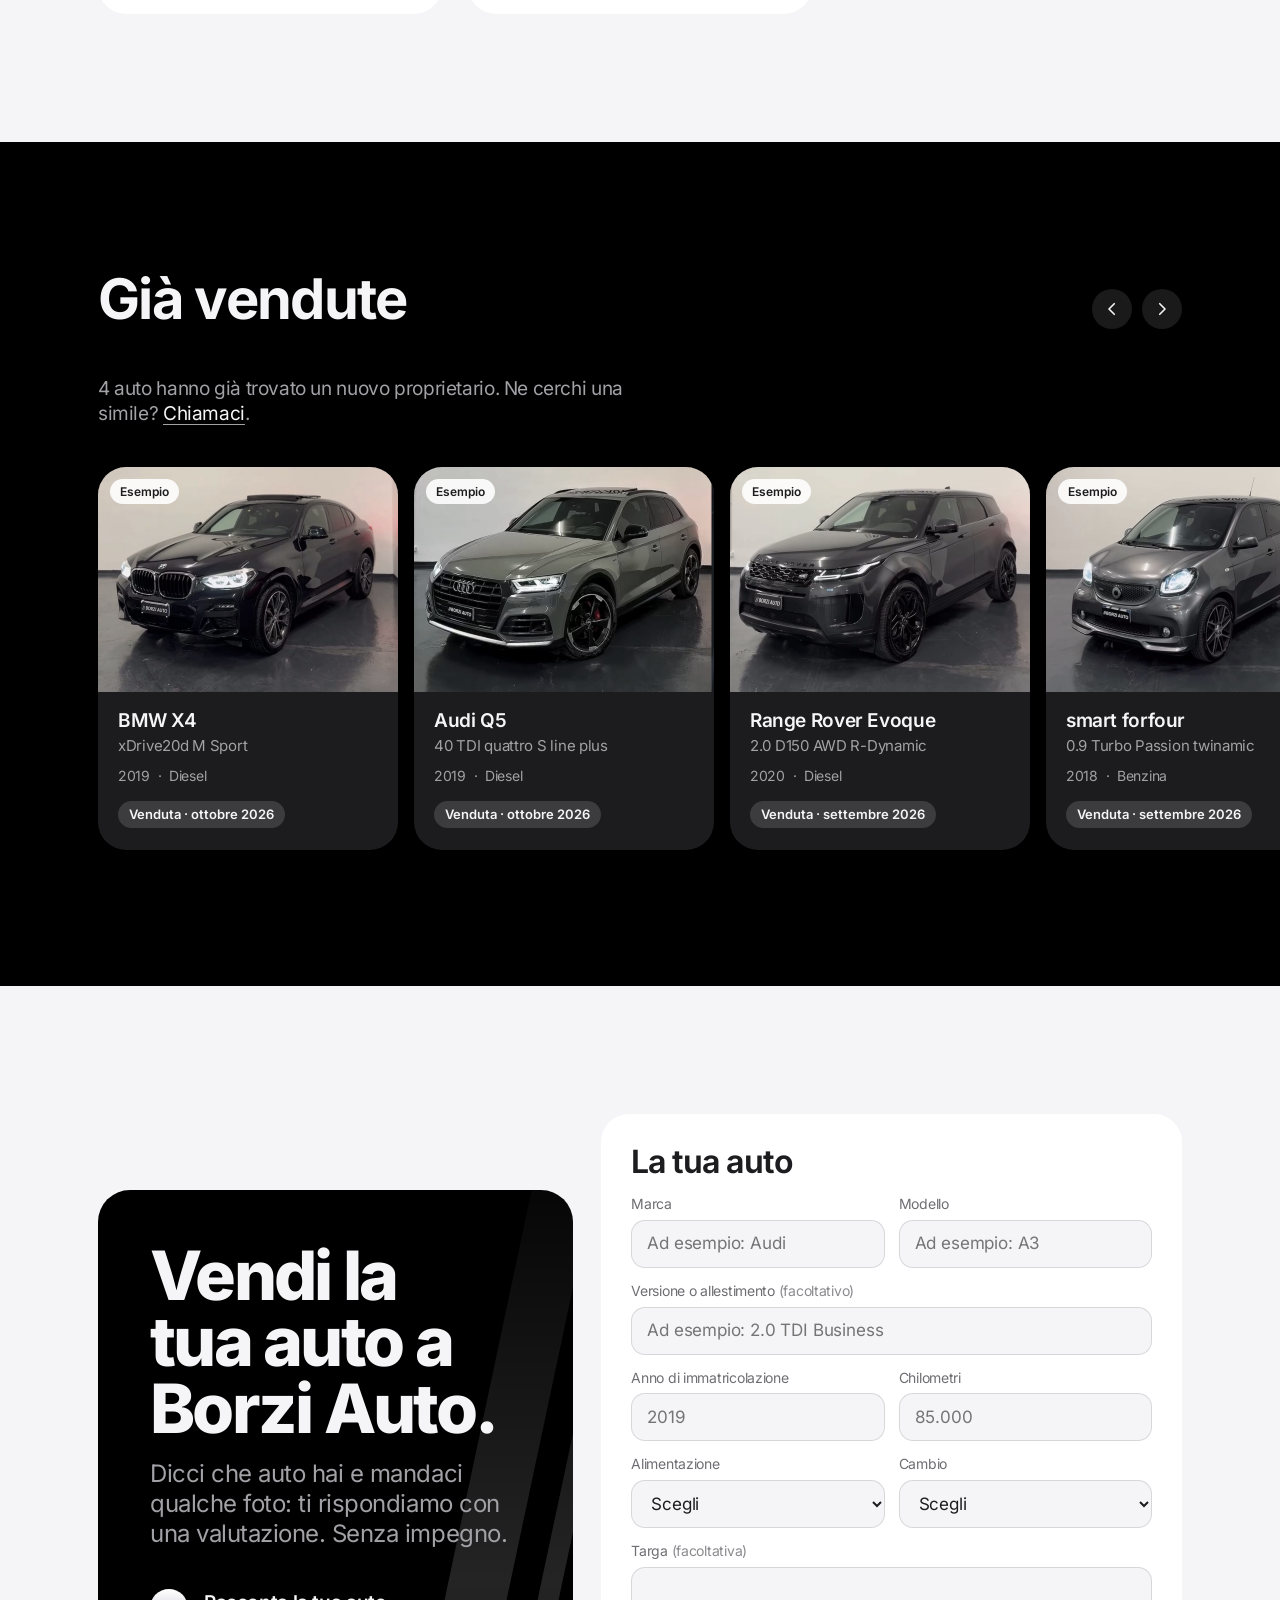
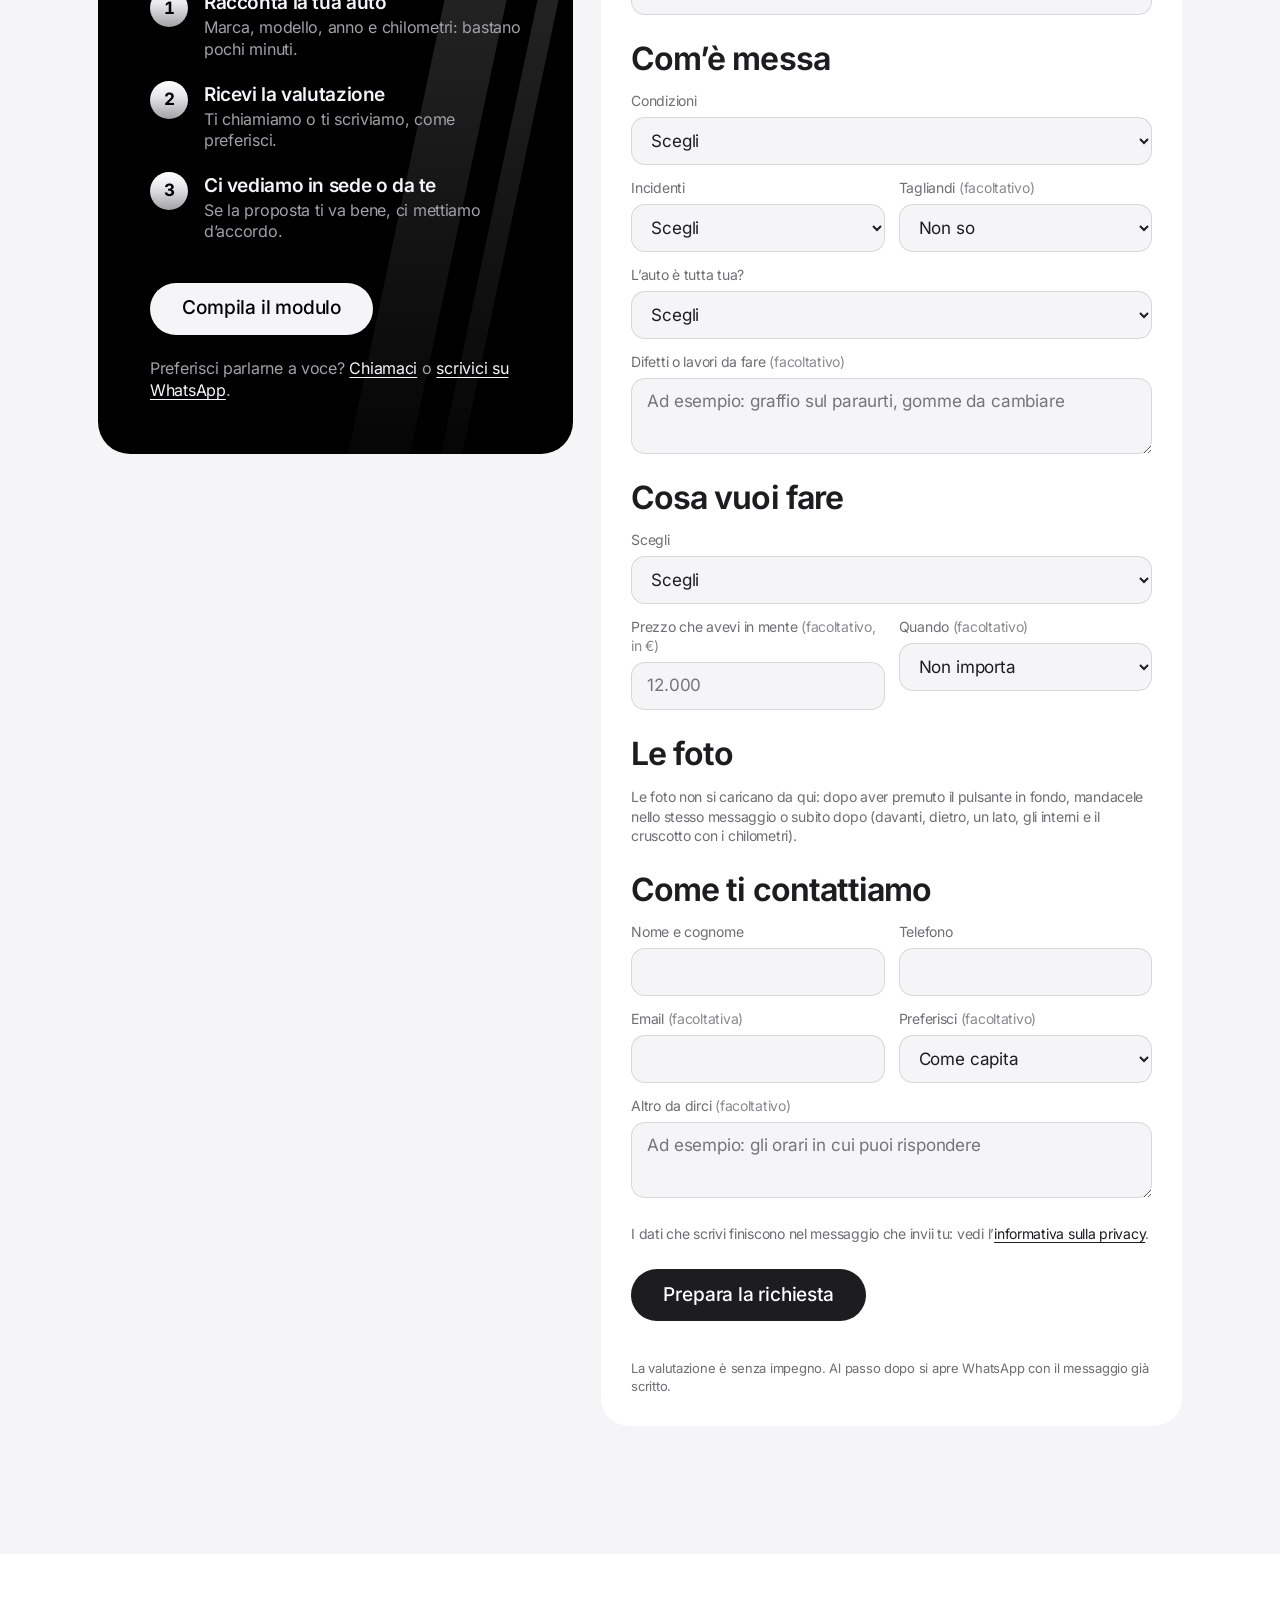
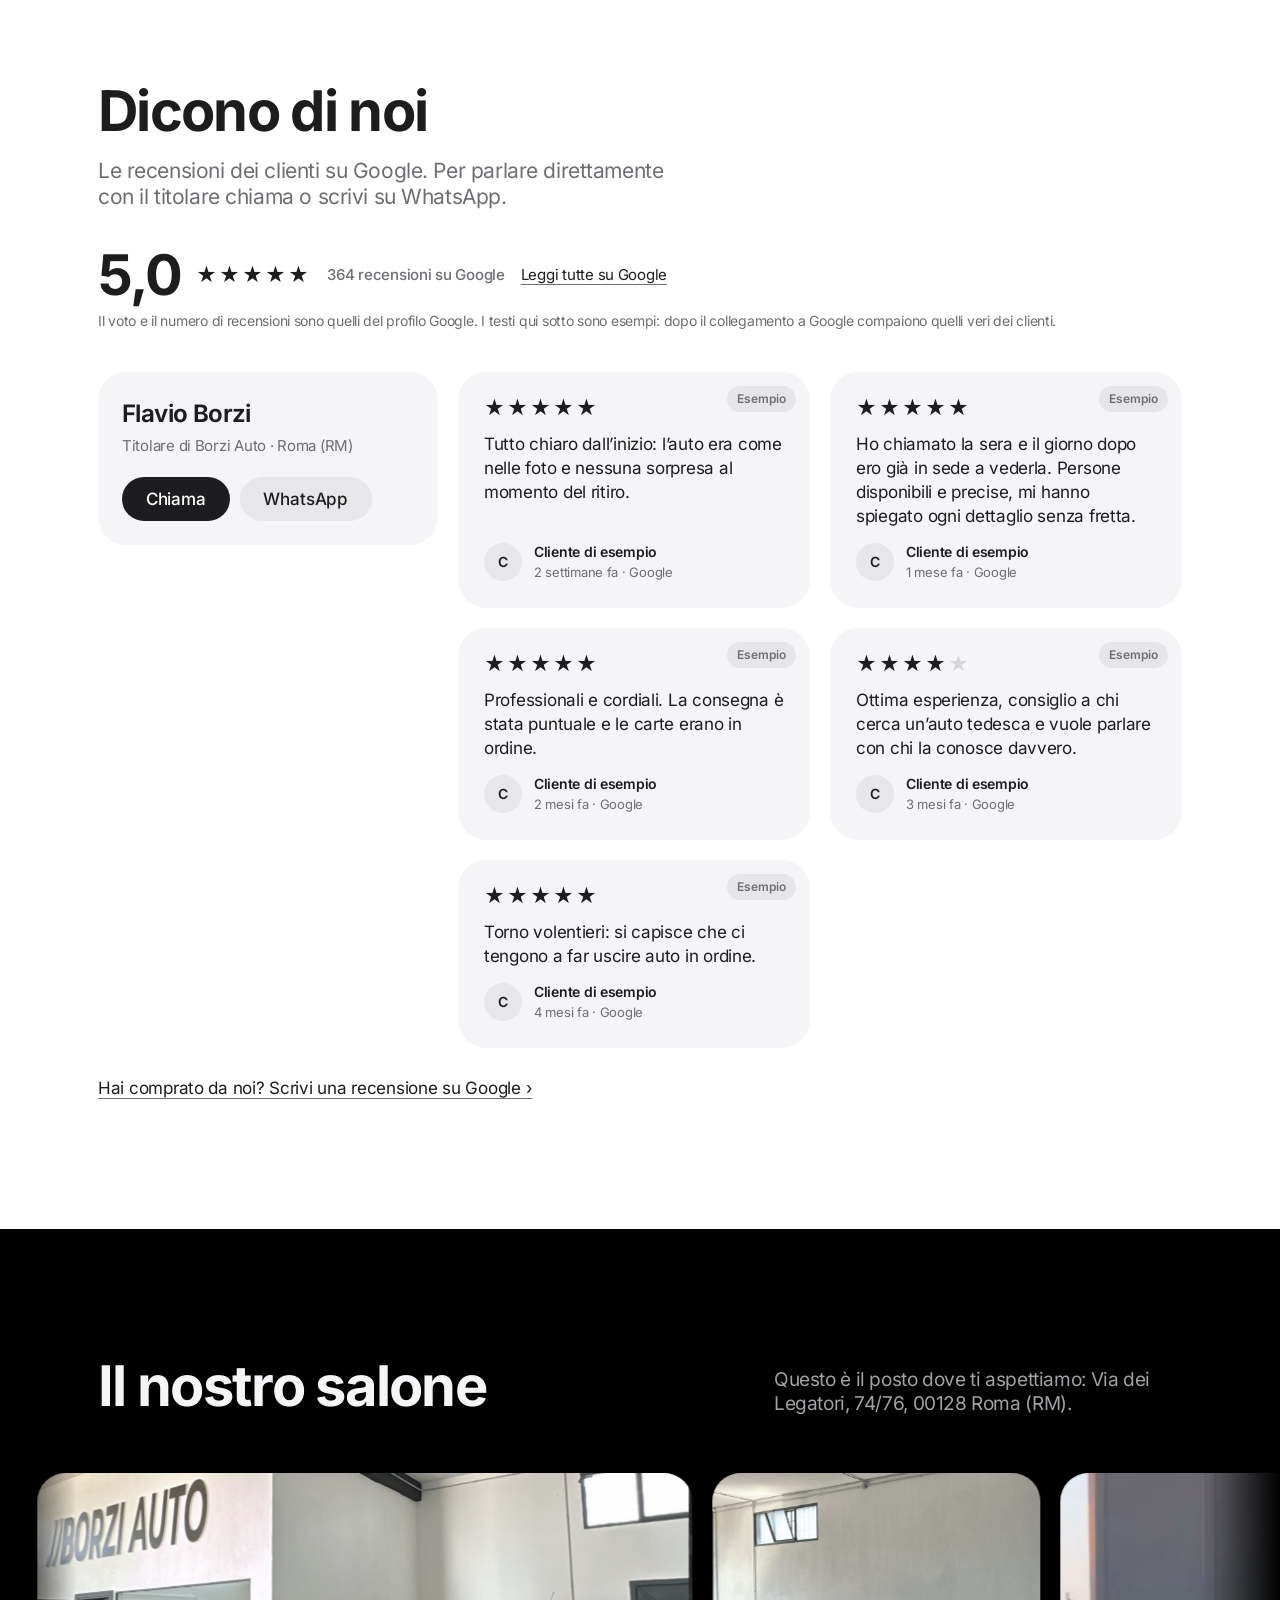
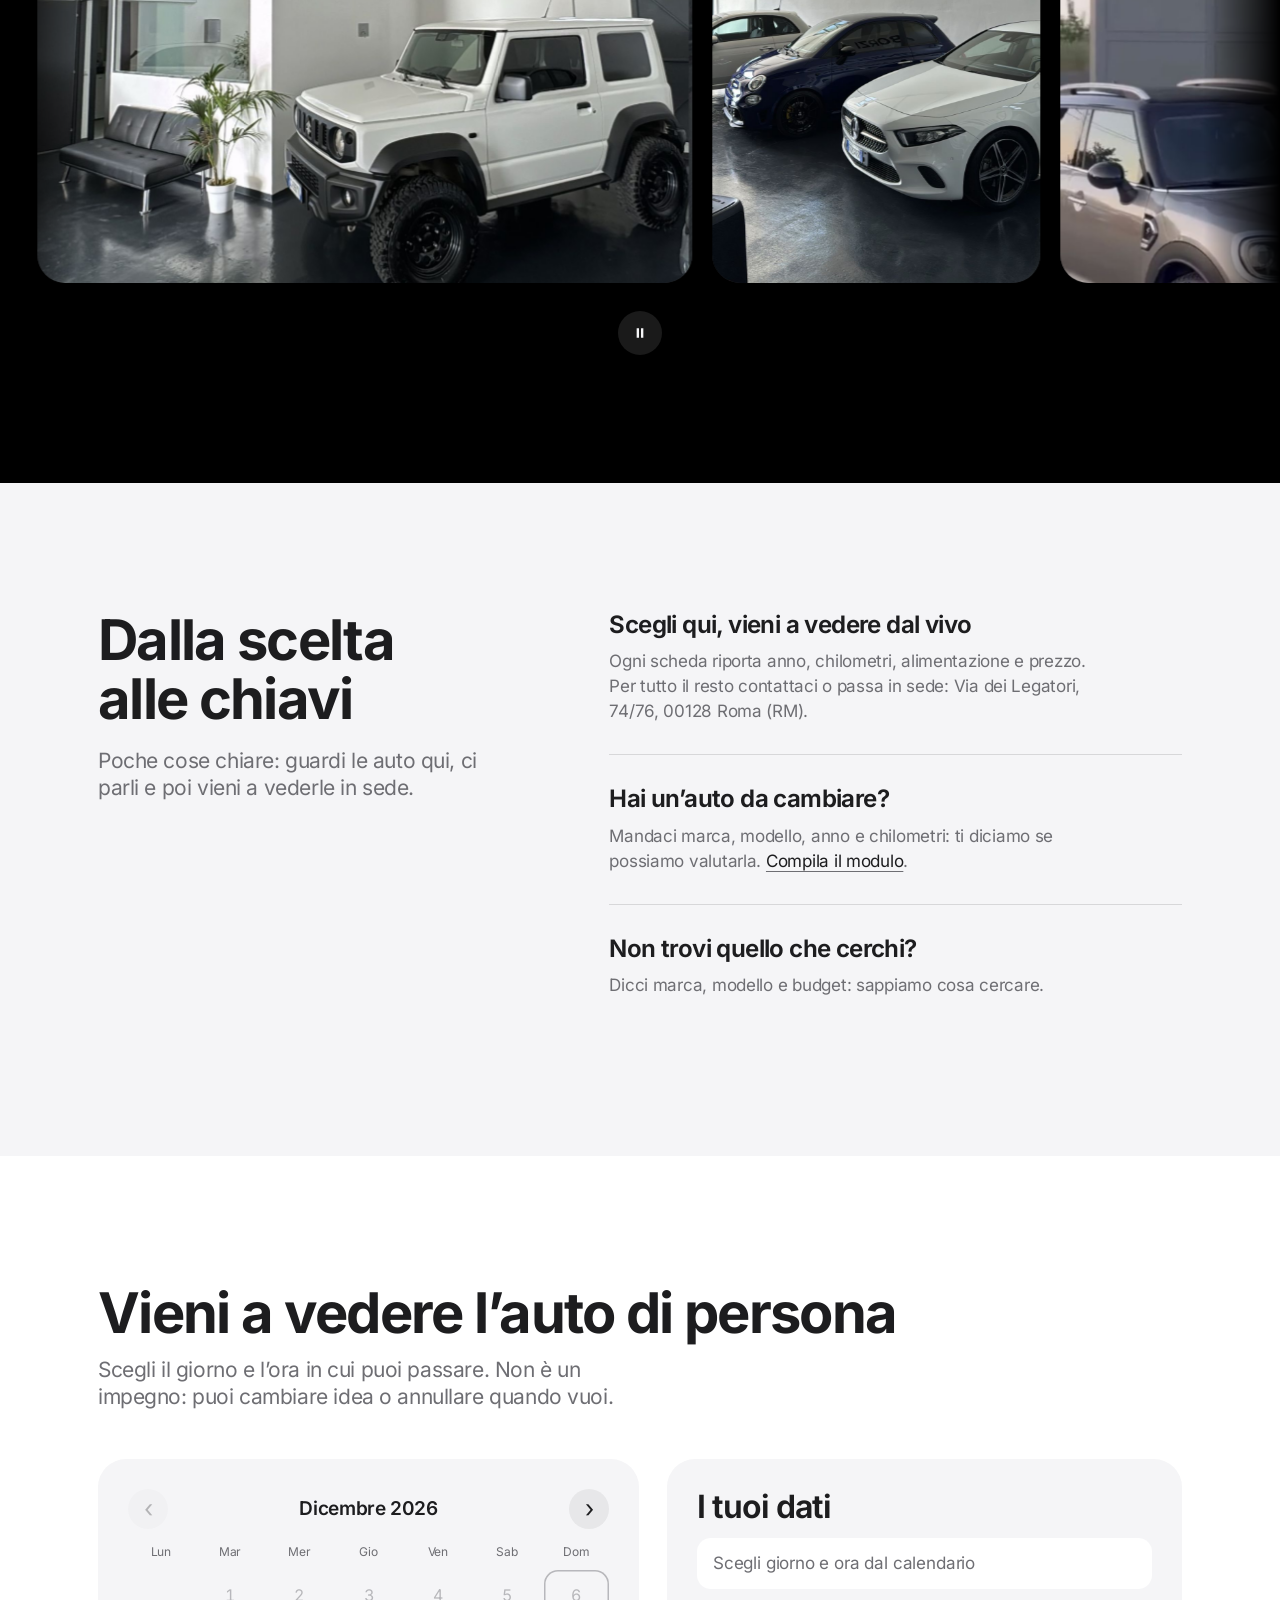
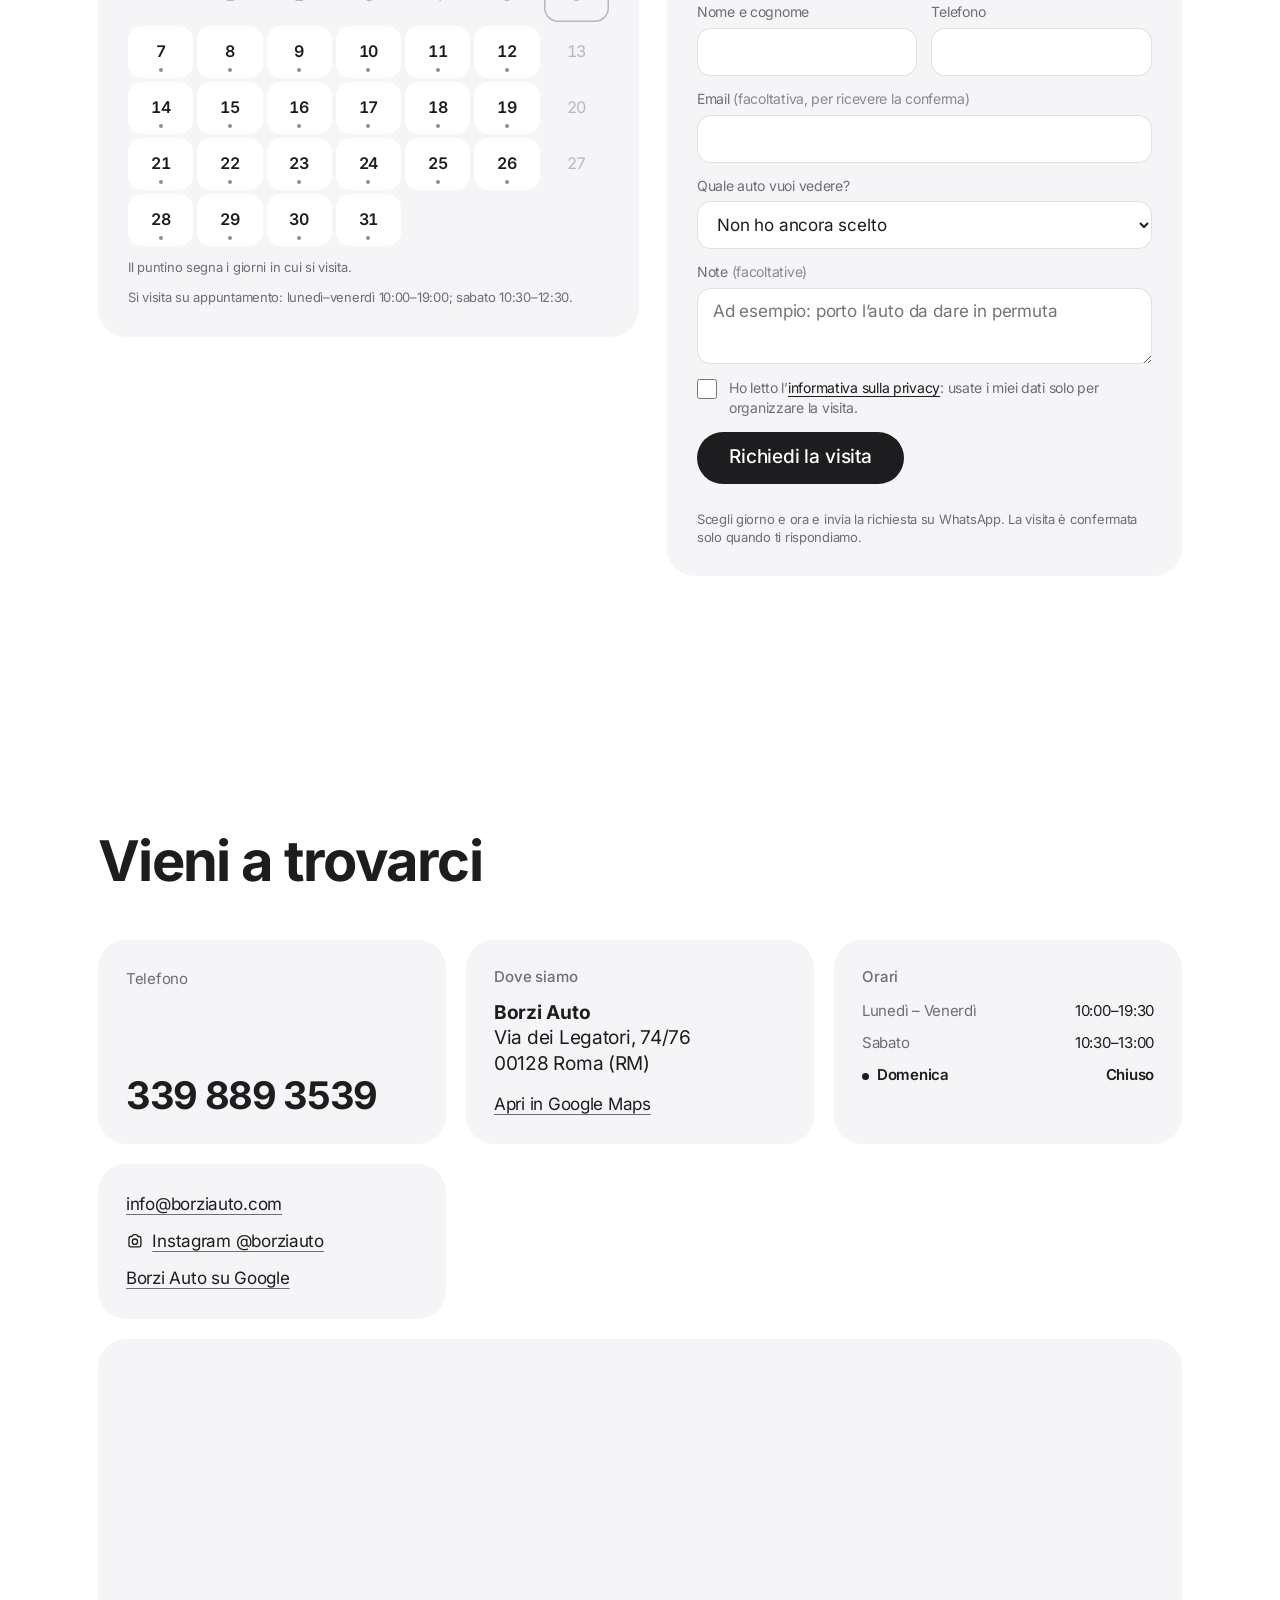
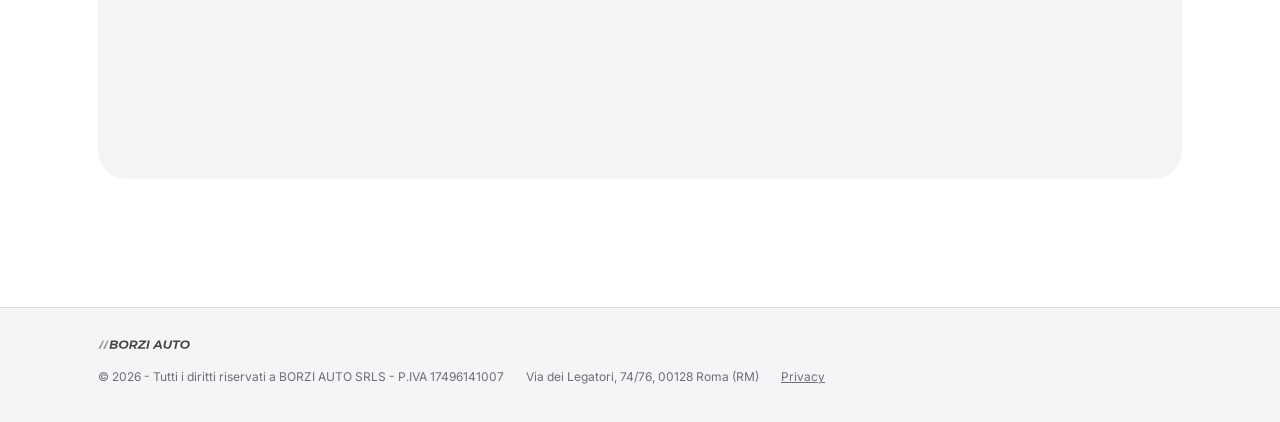
==== commit 721b75ee: "Prima schermata con segnaposto bianco e nero, «I tuoi dati» espandibile, mappa Google in «Vieni a tr" ====
--- a/public/index.html
+++ b/public/index.html
@@ -83,13 +83,13 @@
       <figure class="fr fr-a">
         <div class="fr-in"><picture>
           <source type="image/webp" srcset="img/flavio/flavio-1-640.webp 640w, img/flavio/flavio-1-1100.webp 1100w" sizes="(max-width:719px) 74vw, 400px">
-          <img id="ph-a" src="img/flavio/flavio-1-1100.jpg" srcset="img/flavio/flavio-1-640.jpg 640w, img/flavio/flavio-1-1100.jpg 1100w" sizes="(max-width:719px) 74vw, 400px" width="1100" height="1470" alt="Illustrazione in stile cartone di Flavio Borzi, titolare di Borzi Auto, appoggiato a un’auto sportiva gialla" fetchpriority="high" decoding="async">
+          <img id="ph-a" src="img/flavio/flavio-1-1100.jpg" srcset="img/flavio/flavio-1-640.jpg 640w, img/flavio/flavio-1-1100.jpg 1100w" sizes="(max-width:719px) 74vw, 400px" width="1100" height="1470" alt="Flavio Borzi, titolare di Borzi Auto" fetchpriority="high" decoding="async">
         </picture><i class="glint" aria-hidden="true"></i></div>
       </figure>
       <figure class="fr fr-b">
         <div class="fr-in"><picture>
           <source type="image/webp" srcset="img/flavio/flavio-2-640.webp 640w, img/flavio/flavio-2-1100.webp 1100w" sizes="(max-width:719px) 62vw, 340px">
-          <img id="ph-b" src="img/flavio/flavio-2-1100.jpg" srcset="img/flavio/flavio-2-640.jpg 640w, img/flavio/flavio-2-1100.jpg 1100w" sizes="(max-width:719px) 62vw, 340px" width="1100" height="880" alt="Illustrazione in stile cartone di Flavio Borzi che sorride dal finestrino di un’auto sportiva gialla" decoding="async">
+          <img id="ph-b" src="img/flavio/flavio-2-1100.jpg" srcset="img/flavio/flavio-2-640.jpg 640w, img/flavio/flavio-2-1100.jpg 1100w" sizes="(max-width:719px) 62vw, 340px" width="1100" height="880" alt="Flavio Borzi sorride dal finestrino di un’auto" decoding="async">
         </picture><i class="glint" aria-hidden="true"></i></div>
       </figure>
       <div class="hchip hchip-sold" id="chip-sold" role="img" aria-label="Più di 5.000 auto vendute">
@@ -321,6 +321,7 @@
       </div>
       <form class="pr-form" id="pr-form" novalidate autocomplete="on">
         <h3>I tuoi dati</h3>
+        <div class="pr-corpo" id="pr-corpo">
         <div class="pr-scelta vuota" id="pr-scelta" aria-live="polite">Scegli giorno e ora dal calendario</div>
         <div class="due">
           <label>Nome e cognome<input name="nome" autocomplete="name" required maxlength="80"></label>
@@ -335,6 +336,7 @@
         <p class="pr-err" id="pr-err" role="alert" hidden></p>
         <button type="submit" class="btn btn-primary btn-lg" id="pr-invia">Richiedi la visita</button>
         <p class="pr-nota">Ti confermiamo l’orario al numero o all’email che lasci. Finché non ricevi la conferma, la visita è una richiesta.</p>
+        </div>
       </form>
     </div>
     <div class="pr-ok" id="pr-ok" hidden></div>
@@ -363,6 +365,9 @@
         <li id="li-as24" hidden><a id="as24" href="#" target="_blank" rel="noopener">Le nostre auto su AutoScout24</a></li>
       </ul>
     </div>
+    <div class="mappa" id="mappa" data-se="indirizzoCompleto" hidden>
+      <iframe id="mappa-fr" title="Mappa con la posizione di Borzi Auto" loading="lazy" referrerpolicy="strict-origin-when-cross-origin" allowfullscreen></iframe>
+    </div>
     <p class="muted contact-vuoto" id="contatti-vuoto" hidden>I recapiti saranno disponibili a breve.</p>
   </div>
 </section>
--- a/public/style.css
+++ b/public/style.css
@@ -365,6 +365,8 @@
 .links{display:grid;gap:12px;align-content:start}
 .links:not(:has(li:not([hidden]))){display:none}
 .contact-vuoto{margin-top:24px}
+.mappa{height:clamp(280px,42vw,440px);margin-top:20px;overflow:hidden;border-radius:28px;background:var(--alt)}
+.mappa iframe{display:block;width:100%;height:100%;border:0}
 
 /* ---------- piè di pagina ---------- */
 .foot{padding-block:28px 36px;border-top:1px solid var(--line);background:var(--alt);color:var(--fg2);font-size:12px;line-height:1.5;letter-spacing:0}
@@ -463,6 +465,14 @@
 .ora[aria-pressed="true"]{background:var(--accent);color:var(--on-accent)}
 .ora:disabled{opacity:.4;text-decoration:line-through;cursor:default}
 .pr-form{display:grid;gap:14px}
+.pr-corpo{display:grid;gap:14px}
+/* «I tuoi dati» espandibile dove le colonne si impilano (telefono e tablet): prenota.js mette .coll e trasforma il titolo in un pulsante; si apre da solo quando scegli l'ora */
+.pr-tgl{display:grid;grid-template-columns:minmax(0,1fr) auto;align-items:center;gap:4px 16px;width:100%;padding:0;border:0;background:none;color:inherit;font:inherit;letter-spacing:inherit;text-align:left;cursor:pointer}
+.pr-tgl-s{grid-column:1;font-size:15px;font-weight:400;line-height:1.3;letter-spacing:-.01em;color:var(--fg2)}
+.pr-tgl::after{content:"";grid-column:2;grid-row:1 / span 2;width:11px;height:11px;border:solid currentColor;border-width:0 2px 2px 0;transform:translateY(-3px) rotate(45deg);transition:transform .3s var(--ease)}
+.pr-tgl[aria-expanded="true"]::after{transform:translateY(3px) rotate(-135deg)}
+.pr-form.coll:not(.aperto) .pr-corpo{display:none}
+@media (prefers-reduced-motion:no-preference){.pr-form.coll.aperto .pr-corpo{animation:vd-apri .38s var(--ease)}}
 .pr-form h3,.tg-testa h3{font-size:clamp(24px,3.4vw,32px);line-height:1.1;font-weight:650;letter-spacing:-.03em}
 .pr-scelta{padding:13px 16px;border-radius:14px;background:var(--card);font-weight:600;letter-spacing:-.01em}
 .pr-scelta.vuota{font-weight:400;color:var(--fg2)}
